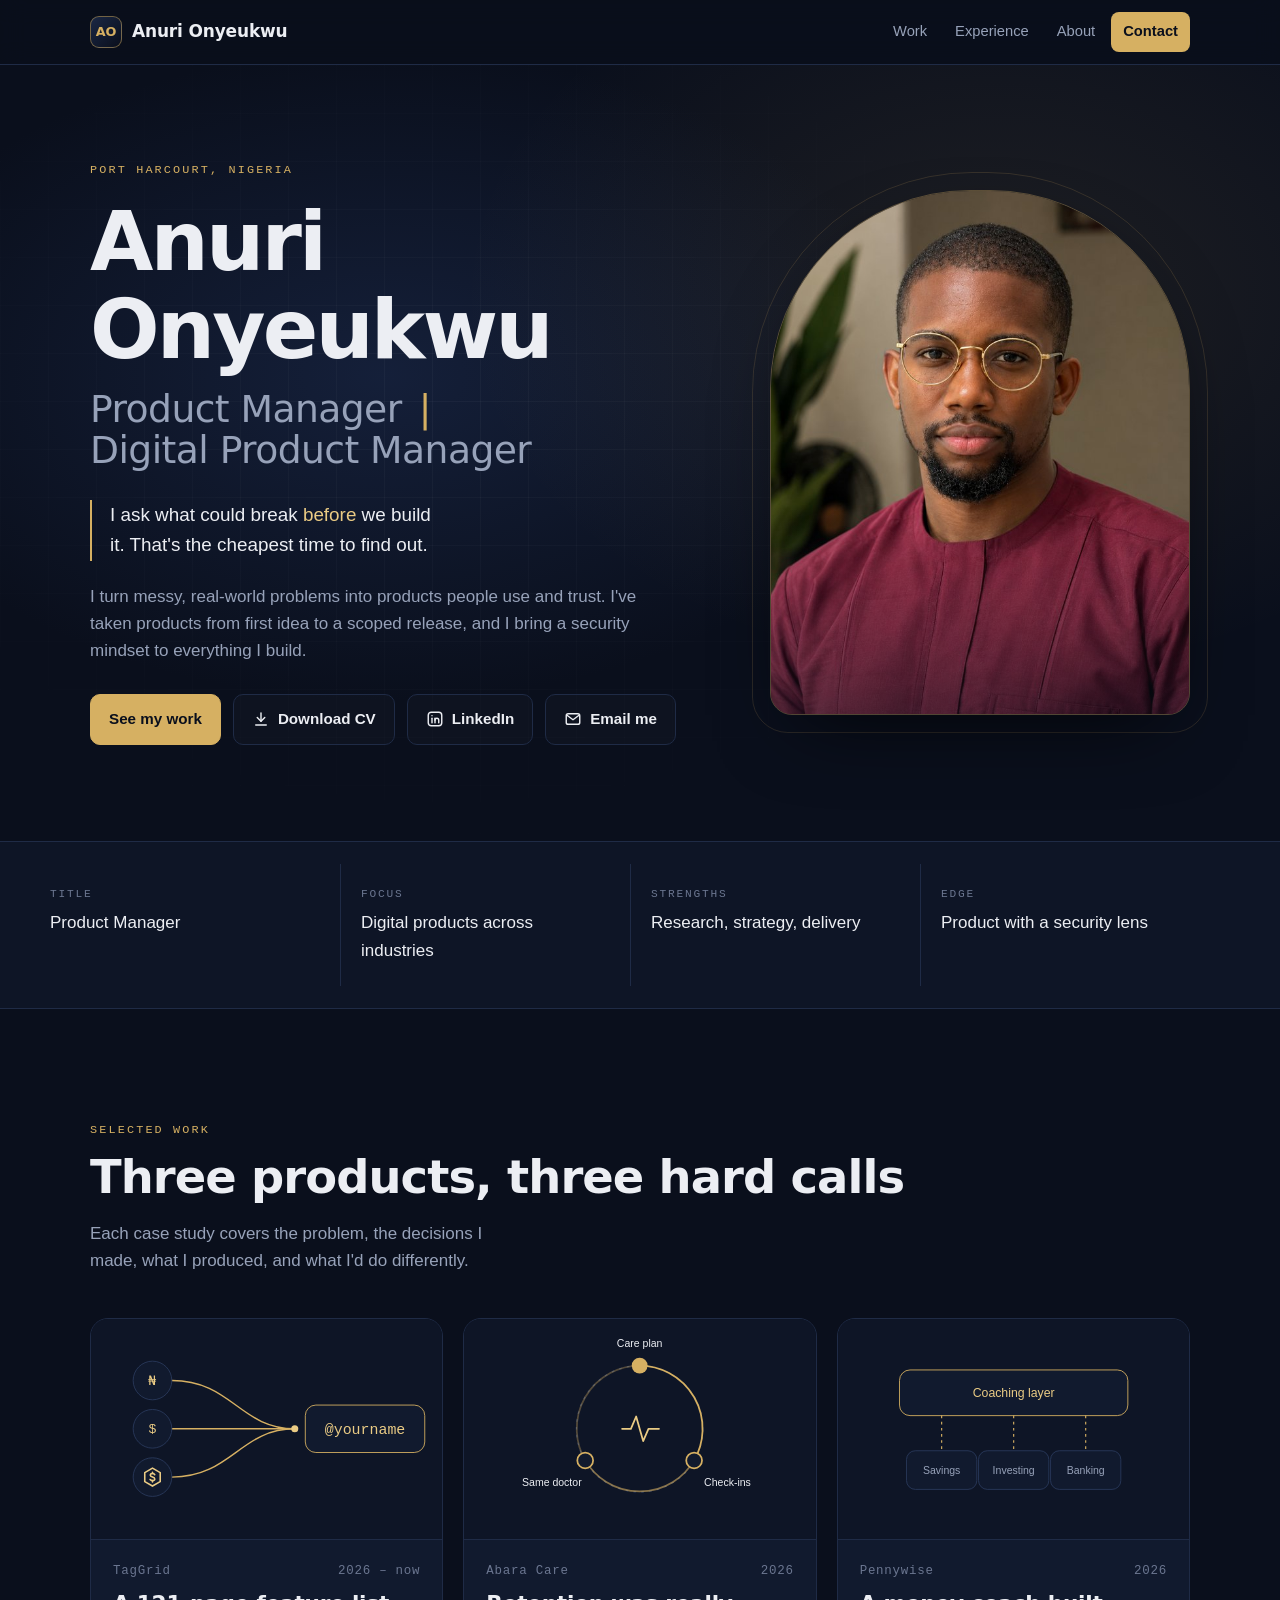
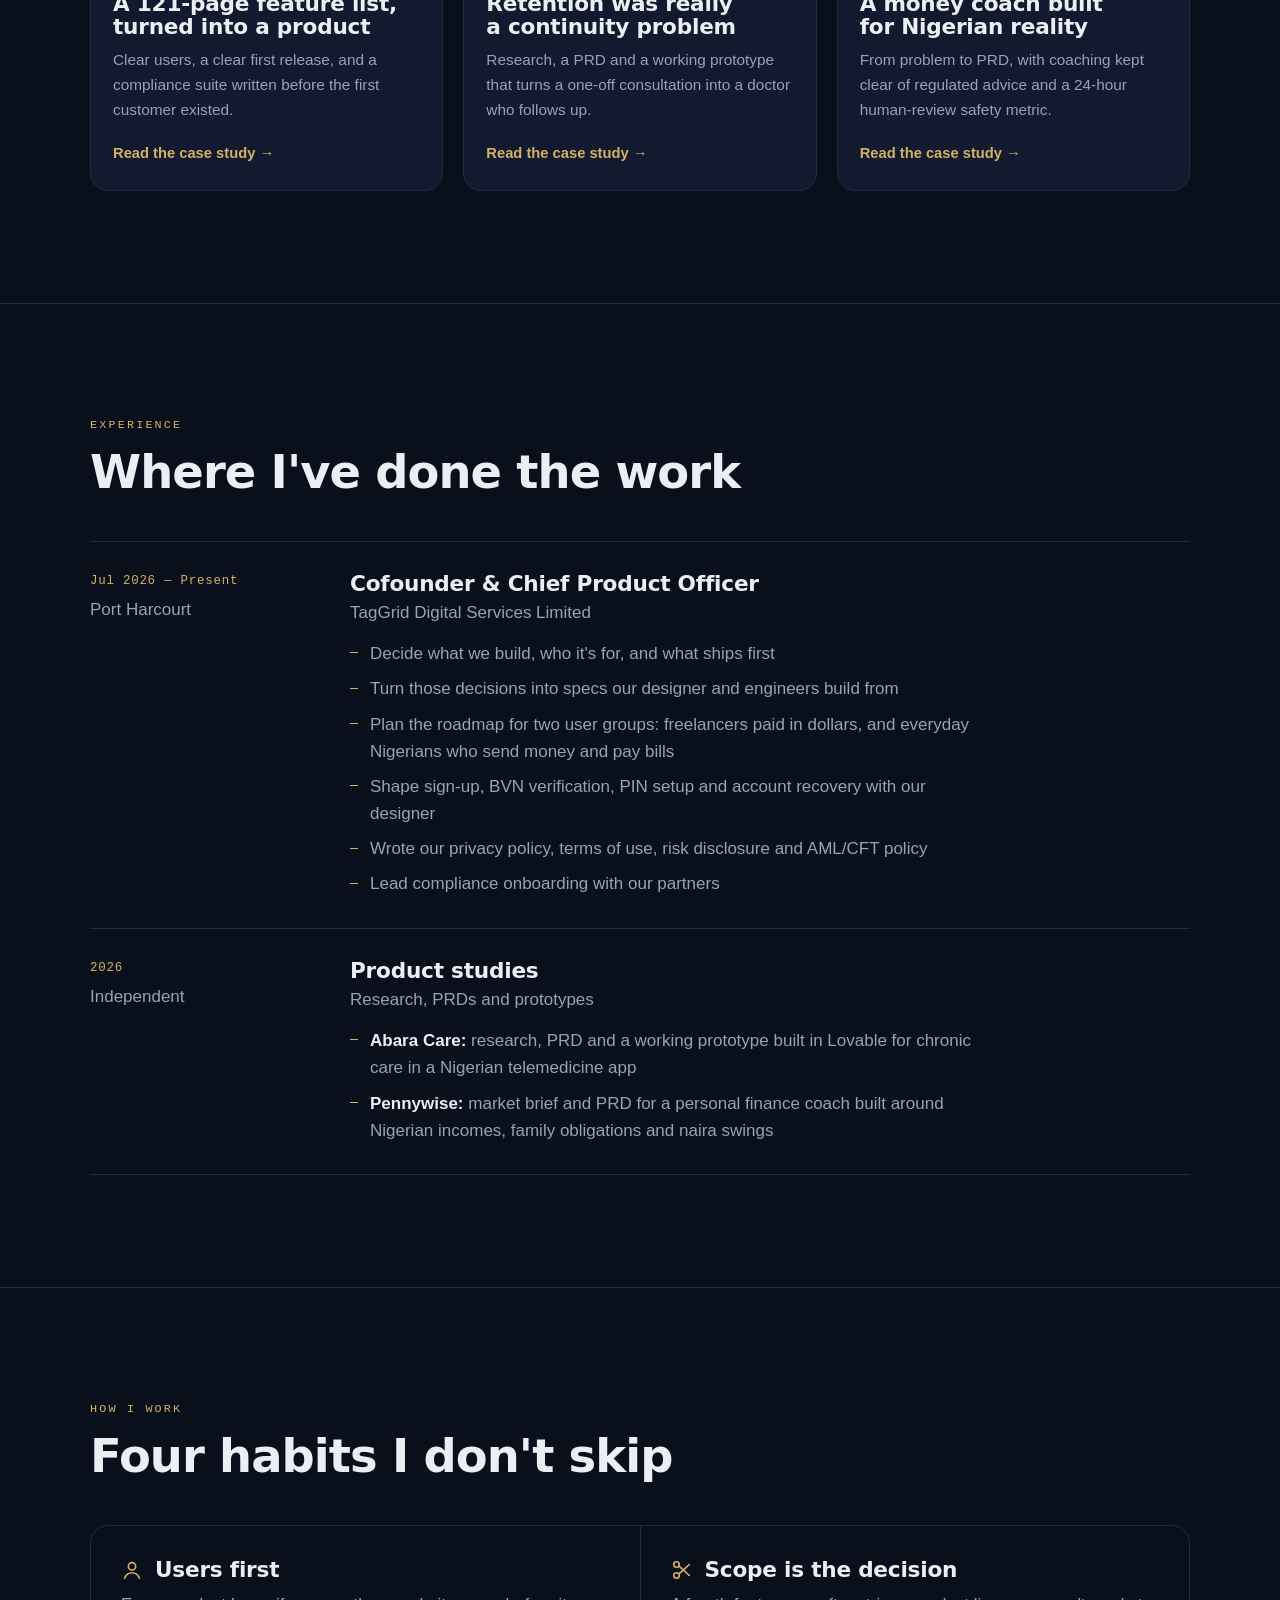
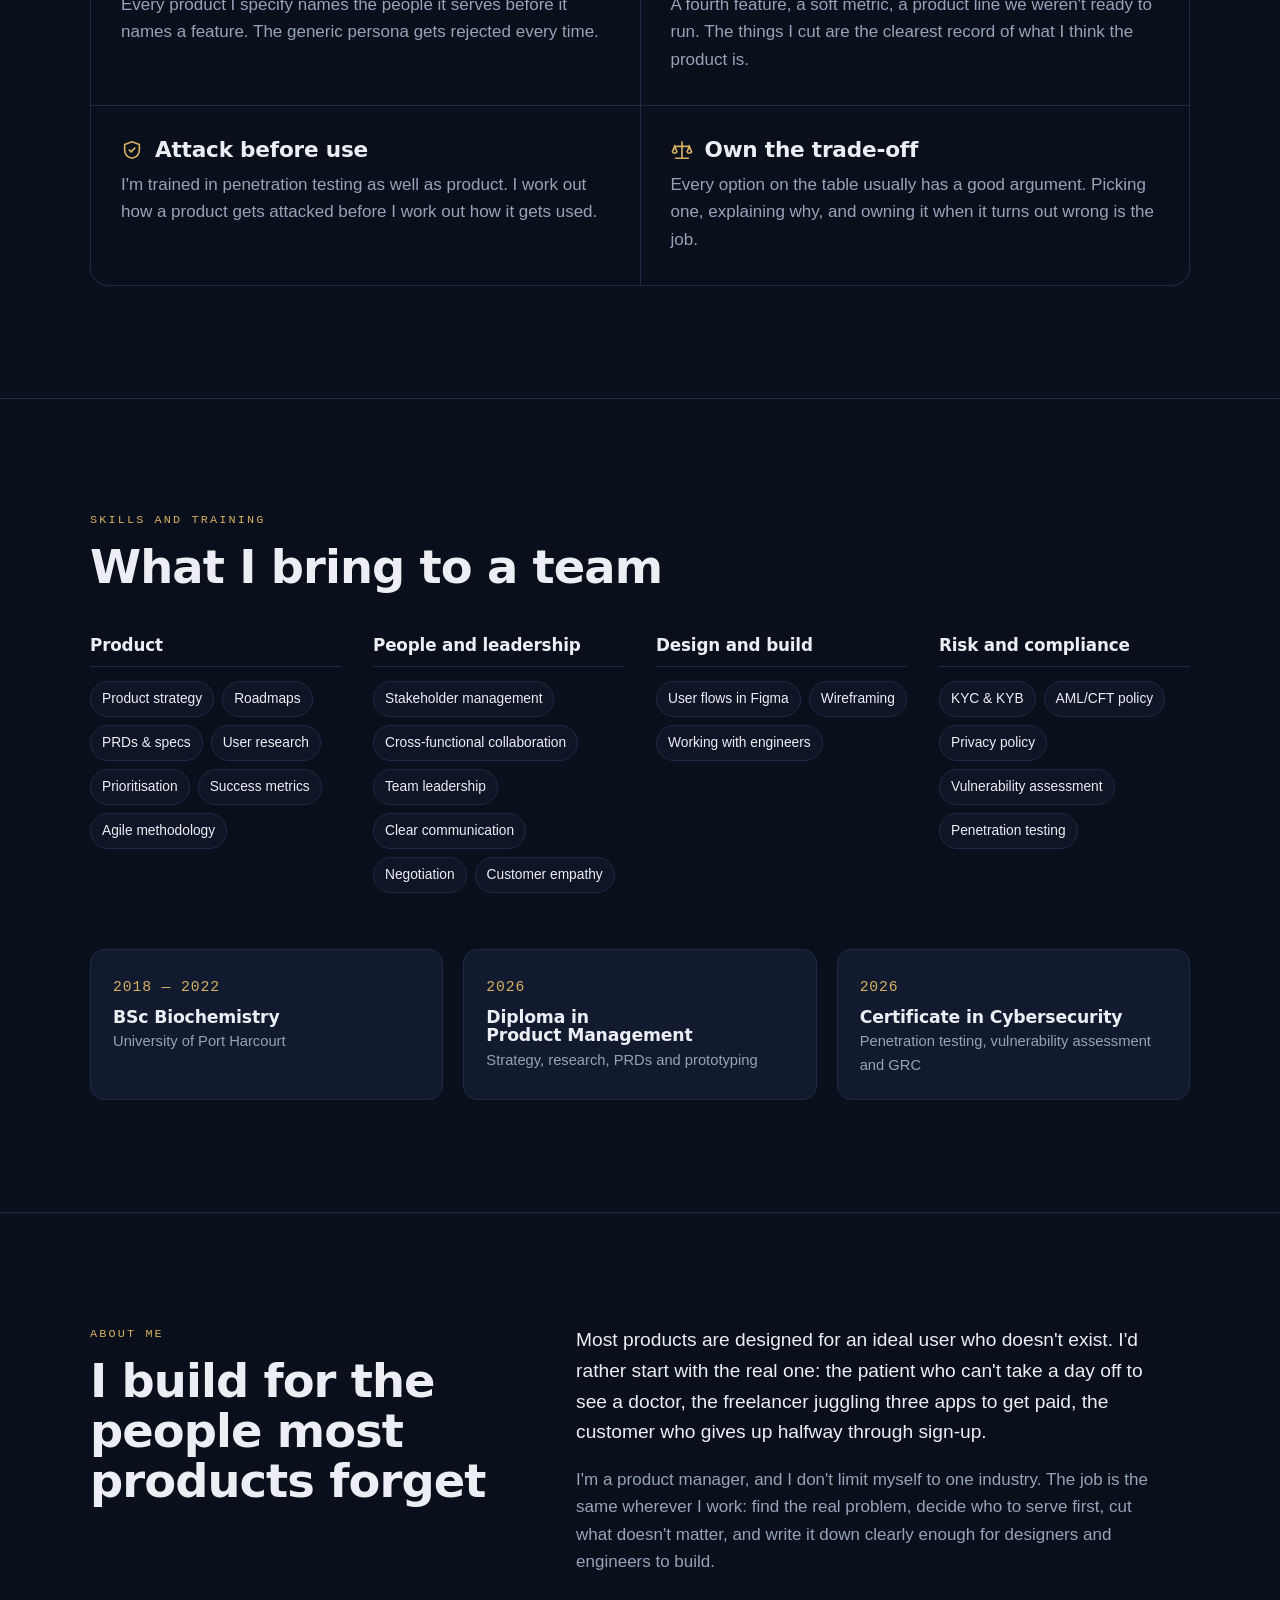
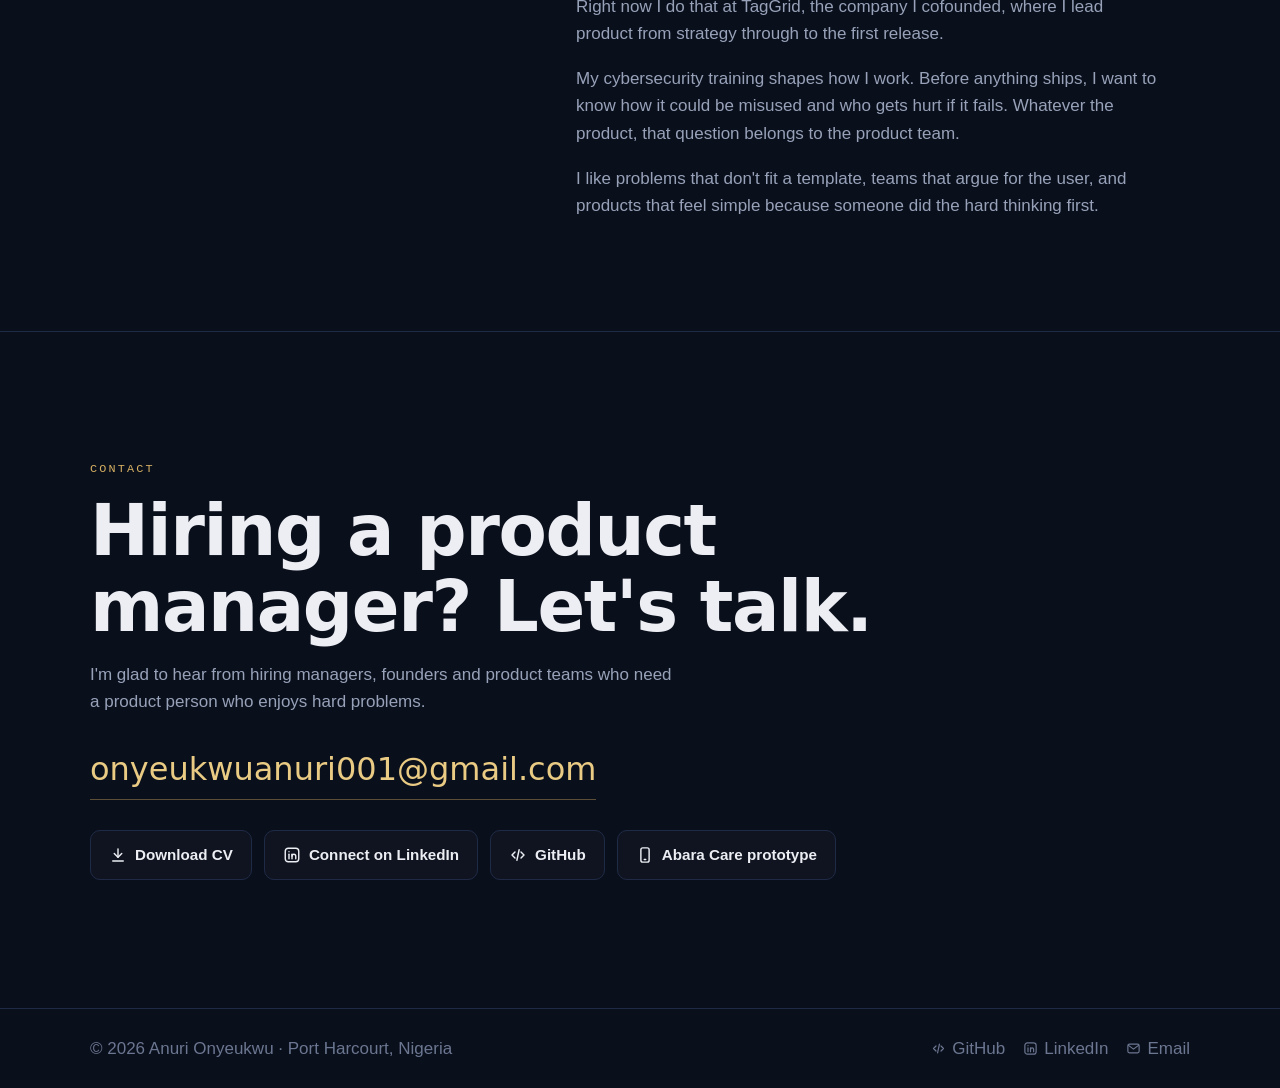
==== index.html @ d225d50c "Add files via upload Add icons, link preview, favicon, sitemap; update case studies" ====
<!doctype html>
<html lang="en">
<head>
  <meta charset="utf-8">
  <meta http-equiv="Content-Security-Policy" content="default-src 'self'; script-src 'self'; style-src 'self' 'unsafe-inline' https://fonts.googleapis.com; font-src https://fonts.gstatic.com; img-src 'self' data:; connect-src https://api.github.com; object-src 'none'; base-uri 'self'; form-action 'none'">
  <meta name="referrer" content="strict-origin-when-cross-origin">
  <meta name="viewport" content="width=device-width, initial-scale=1, viewport-fit=cover">
  <title>Anuri Onyeukwu | Product Manager</title>
  <meta name="description" content="Anuri Onyeukwu is a product manager in Port Harcourt, Nigeria, and cofounder and Chief Product Officer of TagGrid. Case studies, experience and contact details.">
  <meta property="og:title" content="Anuri Onyeukwu | Product Manager">
  <meta property="og:description" content="Product manager and cofounder of TagGrid. Case studies in identity, payments, personal finance and health.">
  <link rel="canonical" href="https://onyeukwu-a.github.io/">
  <meta property="og:type" content="website">
  <meta property="og:url" content="https://onyeukwu-a.github.io/">
  <meta property="og:site_name" content="Anuri Onyeukwu">
  <meta property="og:image" content="https://onyeukwu-a.github.io/og-image.png">
  <meta property="og:image:width" content="1200">
  <meta property="og:image:height" content="630">
  <meta property="og:image:alt" content="Anuri Onyeukwu, Product Manager">
  <meta name="twitter:card" content="summary_large_image">
  <meta name="twitter:title" content="Anuri Onyeukwu | Product Manager">
  <meta name="twitter:description" content="Product manager in Port Harcourt, Nigeria. Case studies, experience and contact details.">
  <meta name="twitter:image" content="https://onyeukwu-a.github.io/og-image.png">
  <meta name="theme-color" content="#0A0F1C">
  <link rel="icon" href="favicon.svg" type="image/svg+xml">
  <link rel="icon" href="favicon-32.png" type="image/png" sizes="32x32">
  <link rel="apple-touch-icon" href="apple-touch-icon.png">
  <script type="application/ld+json">
  {
    "@context": "https://schema.org",
    "@type": "Person",
    "name": "Anuri Onyeukwu",
    "jobTitle": "Product Manager",
    "url": "https://onyeukwu-a.github.io/",
    "image": "https://onyeukwu-a.github.io/assets/profile.jpg",
    "email": "mailto:onyeukwuanuri001@gmail.com",
    "address": {"@type": "PostalAddress", "addressLocality": "Port Harcourt", "addressCountry": "NG"},
    "worksFor": {"@type": "Organization", "name": "TagGrid"},
    "sameAs": ["https://www.linkedin.com/in/anuri-onyeukwu", "https://github.com/Onyeukwu-A"]
  }
  </script>
  <link rel="preconnect" href="https://fonts.googleapis.com">
  <link rel="preconnect" href="https://fonts.gstatic.com" crossorigin>
  <link rel="stylesheet" href="https://fonts.googleapis.com/css2?family=Bricolage+Grotesque:opsz,wght@12..96,500;12..96,600;12..96,700&family=Instrument+Sans:ital,wght@0,400;0,500;0,600;1,400&family=JetBrains+Mono:wght@400;500&display=swap">
  <link rel="stylesheet" href="style.css">
</head>
<body>
<nav class="nav" aria-label="Main">
  <div class="wrap">
    <a class="mark" href="#top"><i>AO</i>Anuri Onyeukwu</a>
    <ul>
      <li class="hide-sm"><a href="#work">Work</a></li>
      <li class="hide-sm"><a href="#experience">Experience</a></li>
      <li class="hide-sm"><a href="#about">About</a></li>
      <li><a class="cta" href="#contact">Contact</a></li>
    </ul>
  </div>
</nav>

<!-- ============ HOME ============ -->
<main data-view="home" id="top">
  <header class="hero">
    <div class="wrap">
      <div>
        <p class="eyebrow rise">Port Harcourt, Nigeria</p>
        <h1 class="rise d2">Anuri Onyeukwu<span class="role"><span class="nw">Product Manager</span> <i>|</i> <span class="nw">Digital Product Manager</span></span></h1>
        <p class="thesis rise d3">I ask what could break <em>before</em> we build it. That's the cheapest time to find out.</p>
        <p class="bio rise d3">I turn messy, real-world problems into products people use and trust. I've taken products from first idea to a scoped release, and I bring a security mindset to everything I build.</p>
        <div class="actions rise d4">
          <a class="btn primary" href="#work">See my work</a>
          <a class="btn ghost" href="assets/Anuri-Onyeukwu-CV.pdf" download="Anuri-Onyeukwu-CV.pdf"><svg class="ico" viewBox="0 0 24 24" aria-hidden="true" fill="none" stroke="currentColor" stroke-width="1.9" stroke-linecap="round" stroke-linejoin="round"><path d="M12 4v11"/><path d="m7 10 5 5 5-5"/><path d="M5 20h14"/></svg>Download CV</a>
          <a class="btn ghost" href="https://www.linkedin.com/in/anuri-onyeukwu" target="_blank" rel="noopener"><svg class="ico" viewBox="0 0 24 24" aria-hidden="true" fill="none" stroke="currentColor" stroke-width="1.9" stroke-linecap="round" stroke-linejoin="round"><rect x="3" y="3" width="18" height="18" rx="4"/><path d="M8 11v6"/><path d="M8 7.5v.01"/><path d="M12 17v-6"/><path d="M12 13.5a2.5 2.5 0 0 1 5 0V17"/></svg>LinkedIn</a>
          <a class="btn ghost" href="mailto:onyeukwuanuri001@gmail.com"><svg class="ico" viewBox="0 0 24 24" aria-hidden="true" fill="none" stroke="currentColor" stroke-width="1.9" stroke-linecap="round" stroke-linejoin="round"><rect x="3" y="5" width="18" height="14" rx="2.5"/><path d="m4 7 8 6 8-6"/></svg>Email me</a>
        </div>
      </div>
      <div class="portrait rise d2">
        <div class="ring"></div>
        <div class="frame"><img src="assets/profile.jpg" alt="Portrait of Anuri Onyeukwu in a burgundy kaftan and gold-rimmed glasses" width="760" height="950"></div>
      </div>
    </div>
  </header>

  <div class="facts">
    <div class="wrap">
      <dl>
        <div><dt>Title</dt><dd>Product Manager</dd></div>
        <div><dt>Focus</dt><dd>Digital products across industries</dd></div>
        <div><dt>Strengths</dt><dd>Research, strategy, delivery</dd></div>
        <div><dt>Edge</dt><dd>Product with a security lens</dd></div>
      </dl>
    </div>
  </div>

  <section class="block" id="work">
    <div class="wrap">
      <div class="head">
        <div><p class="eyebrow">Selected work</p><h2 style="margin-top:12px">Three products, three hard calls</h2></div>
        <p class="lede">Each case study covers the problem, the decisions I made, what I produced, and what I'd do differently.</p>
      </div>
      <div class="work">
        <a class="case" href="#/taggrid">
          <div class="art">
            <svg viewBox="0 0 400 250" role="img" aria-label="Naira, dollar and stablecoin rails joining at one Tag">
              <rect width="400" height="250" fill="#0E1526"/>
              <g fill="none" stroke="#D6B062" stroke-width="1.6" stroke-linecap="round">
                <path d="M92 70 C160 70 170 125 232 125"/><path d="M92 125 H232"/><path d="M92 180 C160 180 170 125 232 125"/>
              </g>
              <g font-family="JetBrains Mono, monospace" font-size="15" text-anchor="middle">
                <circle cx="70" cy="70" r="22" fill="#111a2e" stroke="#2a3a5c"/><text x="70" y="75" fill="#EACB84">₦</text>
                <circle cx="70" cy="125" r="22" fill="#111a2e" stroke="#2a3a5c"/><text x="70" y="130" fill="#EACB84">$</text>
                <circle cx="70" cy="180" r="22" fill="#111a2e" stroke="#2a3a5c"/><g transform="translate(58 168)" fill="none" stroke="#EACB84" stroke-width="1.8" stroke-linecap="round"><path d="M12 1.8 20.8 6.9v10.2L12 22.2 3.2 17.1V6.9Z"/><path d="M14.6 9.3c-.6-.8-1.5-1.3-2.6-1.3-1.4 0-2.5.8-2.5 1.9 0 2.6 5.1 1.5 5.1 4.2 0 1.1-1.1 1.9-2.6 1.9-1.1 0-2.1-.5-2.7-1.3"/><path d="M12 6.4V8M12 16v1.6"/></g>
              </g>
              <circle cx="232" cy="125" r="4" fill="#EACB84"/>
              <rect x="244" y="98" width="136" height="54" rx="12" fill="#111a2e" stroke="#D6B062"/>
              <text x="312" y="131" text-anchor="middle" font-family="JetBrains Mono, monospace" font-size="17" fill="#EACB84">@yourname</text>
            </svg>
          </div>
          <div class="txt">
            <div class="meta mono"><span>TagGrid</span><span>2026 – now</span></div>
            <h3>A 121-page feature list, turned into a product</h3>
            <p>Clear users, a clear first release, and a compliance suite written before the first customer existed.</p>
            <span class="go">Read the case study <span>→</span></span>
          </div>
        </a>
        <a class="case" href="#/abara">
          <div class="art">
            <svg viewBox="0 0 400 250" role="img" aria-label="A care loop: care plan, check-ins, same doctor">
              <rect width="400" height="250" fill="#0E1526"/>
              <circle cx="200" cy="125" r="72" fill="none" stroke="#2a3a5c" stroke-width="1.5" stroke-dasharray="3 6"/>
              <path d="M200 53 A72 72 0 0 1 262 161" fill="none" stroke="#D6B062" stroke-width="2" stroke-linecap="round"/>
              <path d="M262 161 A72 72 0 0 1 138 161" fill="none" stroke="#D6B062" stroke-width="2" stroke-linecap="round" opacity=".6"/>
              <path d="M138 161 A72 72 0 0 1 200 53" fill="none" stroke="#D6B062" stroke-width="2" stroke-linecap="round" opacity=".35"/>
              <g font-family="Instrument Sans, Arial, sans-serif" font-size="12" fill="#ECEEF3" text-anchor="middle">
                <circle cx="200" cy="53" r="9" fill="#D6B062"/><text x="200" y="32">Care plan</text>
                <circle cx="262" cy="161" r="9" fill="#111a2e" stroke="#D6B062" stroke-width="2"/><text x="300" y="190">Check-ins</text>
                <circle cx="138" cy="161" r="9" fill="#111a2e" stroke="#D6B062" stroke-width="2"/><text x="100" y="190">Same doctor</text>
              </g>
              <path d="M180 125 h10 l6-14 l8 28 l6-14 h12" fill="none" stroke="#EACB84" stroke-width="2" stroke-linejoin="round" stroke-linecap="round"/>
            </svg>
          </div>
          <div class="txt">
            <div class="meta mono"><span>Abara Care</span><span>2026</span></div>
            <h3>Retention was really a continuity problem</h3>
            <p>Research, a PRD and a working prototype that turns a one-off consultation into a doctor who follows up.</p>
            <span class="go">Read the case study <span>→</span></span>
          </div>
        </a>
        <a class="case" href="#/pennywise">
          <div class="art">
            <svg viewBox="0 0 400 250" role="img" aria-label="A coaching layer sitting above three savings and banking apps">
              <rect width="400" height="250" fill="#0E1526"/>
              <rect x="70" y="58" width="260" height="52" rx="12" fill="#111a2e" stroke="#D6B062"/>
              <text x="200" y="89" text-anchor="middle" font-family="Instrument Sans, Arial, sans-serif" font-size="14" fill="#EACB84">Coaching layer</text>
              <g stroke="#D6B062" stroke-width="1.3" stroke-dasharray="3 4"><path d="M118 110 V150"/><path d="M200 110 V150"/><path d="M282 110 V150"/></g>
              <g font-family="Instrument Sans, Arial, sans-serif" font-size="12" fill="#97A2B9" text-anchor="middle">
                <rect x="78" y="150" width="80" height="44" rx="10" fill="#111a2e" stroke="#2a3a5c"/><text x="118" y="177">Savings</text>
                <rect x="160" y="150" width="80" height="44" rx="10" fill="#111a2e" stroke="#2a3a5c"/><text x="200" y="177">Investing</text>
                <rect x="242" y="150" width="80" height="44" rx="10" fill="#111a2e" stroke="#2a3a5c"/><text x="282" y="177">Banking</text>
              </g>
            </svg>
          </div>
          <div class="txt">
            <div class="meta mono"><span>Pennywise</span><span>2026</span></div>
            <h3>A money coach built for Nigerian reality</h3>
            <p>From problem to PRD, with coaching kept clear of regulated advice and a 24-hour human-review safety metric.</p>
            <span class="go">Read the case study <span>→</span></span>
          </div>
        </a>
      </div>
    </div>
  </section>

  <section class="block" id="experience">
    <div class="wrap">
      <div class="head">
        <div><p class="eyebrow">Experience</p><h2 style="margin-top:12px">Where I've done the work</h2></div>
      </div>
      <div class="roles">
        <div class="roleitem">
          <div><p class="mono when">Jul 2026 — Present</p><p class="org">Port Harcourt</p></div>
          <div>
            <h3>Cofounder &amp; Chief Product Officer</h3>
            <p class="org">TagGrid Digital Services Limited</p>
            <ul>
              <li>Decide what we build, who it's for, and what ships first</li>
              <li>Turn those decisions into specs our designer and engineers build from</li>
              <li>Plan the roadmap for two user groups: freelancers paid in dollars, and everyday Nigerians who send money and pay bills</li>
              <li>Shape sign-up, BVN verification, PIN setup and account recovery with our designer</li>
              <li>Wrote our privacy policy, terms of use, risk disclosure and AML/CFT policy</li>
              <li>Lead compliance onboarding with our partners</li>
            </ul>
          </div>
        </div>
        <div class="roleitem">
          <div><p class="mono when">2026</p><p class="org">Independent</p></div>
          <div>
            <h3>Product studies</h3>
            <p class="org">Research, PRDs and prototypes</p>
            <ul>
              <li><b>Abara Care:</b> research, PRD and a working prototype built in Lovable for chronic care in a Nigerian telemedicine app</li>
              <li><b>Pennywise:</b> market brief and PRD for a personal finance coach built around Nigerian incomes, family obligations and naira swings</li>
            </ul>
          </div>
        </div>
      </div>
    </div>
  </section>

  <section class="block" id="principles">
    <div class="wrap">
      <div class="head">
        <div><p class="eyebrow">How I work</p><h2 style="margin-top:12px">Four habits I don't skip</h2></div>
      </div>
      <div class="principles">
        <article>
          <h3><svg viewBox="0 0 24 24" fill="none" stroke="currentColor" stroke-width="1.8" stroke-linecap="round"><circle cx="12" cy="8" r="4"/><path d="M4 21c1.5-4 4.5-6 8-6s6.5 2 8 6"/></svg>Users first</h3>
          <p>Every product I specify names the people it serves before it names a feature. The generic persona gets rejected every time.</p>
        </article>
        <article>
          <h3><svg viewBox="0 0 24 24" fill="none" stroke="currentColor" stroke-width="1.8" stroke-linecap="round"><circle cx="6" cy="6" r="3"/><circle cx="6" cy="18" r="3"/><path d="M8.5 7.5 20 18M8.5 16.5 20 6"/></svg>Scope is the decision</h3>
          <p>A fourth feature, a soft metric, a product line we weren't ready to run. The things I cut are the clearest record of what I think the product is.</p>
        </article>
        <article>
          <h3><svg viewBox="0 0 24 24" fill="none" stroke="currentColor" stroke-width="1.8" stroke-linejoin="round"><path d="M12 3 4 6v6c0 5 3.5 8 8 9 4.5-1 8-4 8-9V6z"/><path d="m9 12 2 2 4-4" stroke-linecap="round"/></svg>Attack before use</h3>
          <p>I'm trained in penetration testing as well as product. I work out how a product gets attacked before I work out how it gets used.</p>
        </article>
        <article>
          <h3><svg viewBox="0 0 24 24" fill="none" stroke="currentColor" stroke-width="1.8" stroke-linecap="round"><path d="M12 3v18M5 21h14M4 8h16"/><path d="M4 8l-2.5 6a3 3 0 0 0 5 0zM20 8l-2.5 6a3 3 0 0 0 5 0z"/></svg>Own the trade-off</h3>
          <p>Every option on the table usually has a good argument. Picking one, explaining why, and owning it when it turns out wrong is the job.</p>
        </article>
      </div>
    </div>
  </section>

  <section class="block" id="skills">
    <div class="wrap">
      <div class="head">
        <div><p class="eyebrow">Skills and training</p><h2 style="margin-top:12px">What I bring to a team</h2></div>
      </div>
      <div class="skills">
        <div><h3>Product</h3><div class="chips"><span class="chip">Product strategy</span><span class="chip">Roadmaps</span><span class="chip">PRDs &amp; specs</span><span class="chip">User research</span><span class="chip">Prioritisation</span><span class="chip">Success metrics</span><span class="chip">Agile methodology</span></div></div>
        <div><h3>People and leadership</h3><div class="chips"><span class="chip">Stakeholder management</span><span class="chip">Cross-functional collaboration</span><span class="chip">Team leadership</span><span class="chip">Clear communication</span><span class="chip">Negotiation</span><span class="chip">Customer empathy</span></div></div>
        <div><h3>Design and build</h3><div class="chips"><span class="chip">User flows in Figma</span><span class="chip">Wireframing</span><span class="chip">Working with engineers</span></div></div>
        <div><h3>Risk and compliance</h3><div class="chips"><span class="chip">KYC &amp; KYB</span><span class="chip">AML/CFT policy</span><span class="chip">Privacy policy</span><span class="chip">Vulnerability assessment</span><span class="chip">Penetration testing</span></div></div>
      </div>
      <div class="creds">
        <div class="cred"><p class="mono">2018 — 2022</p><h3>BSc Biochemistry</h3><p>University of Port Harcourt</p></div>
        <div class="cred"><p class="mono">2026</p><h3>Diploma in Product Management</h3><p>Strategy, research, PRDs and prototyping</p></div>
        <div class="cred"><p class="mono">2026</p><h3>Certificate in Cybersecurity</h3><p>Penetration testing, vulnerability assessment and GRC</p></div>
      </div>
    </div>
  </section>

  <section class="block" id="about">
    <div class="wrap about">
      <div><p class="eyebrow">About me</p><h2 style="margin-top:12px">I build for the people most products forget</h2></div>
      <div class="copy">
        <p>Most products are designed for an ideal user who doesn't exist. I'd rather start with the real one: the patient who can't take a day off to see a doctor, the freelancer juggling three apps to get paid, the customer who gives up halfway through sign-up.</p>
        <p>I'm a product manager, and I don't limit myself to one industry. The job is the same wherever I work: find the real problem, decide who to serve first, cut what doesn't matter, and write it down clearly enough for designers and engineers to build.</p>
        <p>Right now I do that at TagGrid, the company I cofounded, where I lead product from strategy through to the first release.</p>
        <p>My cybersecurity training shapes how I work. Before anything ships, I want to know how it could be misused and who gets hurt if it fails. Whatever the product, that question belongs to the product team.</p>
        <p>I like problems that don't fit a template, teams that argue for the user, and products that feel simple because someone did the hard thinking first.</p>
      </div>
    </div>
  </section>

  <!-- GitHub section: hidden for now. Delete the word "hidden" below to show it again. -->
  <section class="block" id="github" hidden>
    <div class="wrap github">
      <div>
        <p class="eyebrow">GitHub</p>
        <h2 style="margin-top:12px">Documents, prototypes and experiments</h2>
        <p class="lede" style="margin-top:14px">Product specs, research and case study documents from my work.</p>
        <div class="actions">
          <a class="btn primary js-github-link" href="https://github.com/Onyeukwu-A" target="_blank" rel="noopener"><svg class="ico" viewBox="0 0 24 24" aria-hidden="true" fill="none" stroke="currentColor" stroke-width="1.9" stroke-linecap="round" stroke-linejoin="round"><path d="m8 8-4 4 4 4"/><path d="m16 8 4 4-4 4"/><path d="m13.5 5-3 14"/></svg>View my GitHub</a>
        </div>
        <p class="mono" style="margin-top:14px;color:var(--faint)">@<span class="js-github-user">Onyeukwu-A</span></p>
      </div>
      <div class="gh-live" id="gh-live" hidden>
        <div class="gh-stats" id="gh-stats"></div>
        <ul class="gh-repos" id="gh-repos"></ul>
      </div>
    </div>
  </section>

  <section class="contact" id="contact">
    <div class="wrap">
      <p class="eyebrow">Contact</p>
      <h2 style="margin-top:14px">Hiring a product manager? Let's talk.</h2>
      <p class="lede" style="margin-top:16px">I'm glad to hear from hiring managers, founders and product teams who need a product person who enjoys hard problems.</p>
      <a class="mail" href="mailto:onyeukwuanuri001@gmail.com">onyeukwuanuri001@gmail.com</a>
      <div class="actions"><a class="btn ghost" href="assets/Anuri-Onyeukwu-CV.pdf" download="Anuri-Onyeukwu-CV.pdf"><svg class="ico" viewBox="0 0 24 24" aria-hidden="true" fill="none" stroke="currentColor" stroke-width="1.9" stroke-linecap="round" stroke-linejoin="round"><path d="M12 4v11"/><path d="m7 10 5 5 5-5"/><path d="M5 20h14"/></svg>Download CV</a><a class="btn ghost" href="https://www.linkedin.com/in/anuri-onyeukwu" target="_blank" rel="noopener"><svg class="ico" viewBox="0 0 24 24" aria-hidden="true" fill="none" stroke="currentColor" stroke-width="1.9" stroke-linecap="round" stroke-linejoin="round"><rect x="3" y="3" width="18" height="18" rx="4"/><path d="M8 11v6"/><path d="M8 7.5v.01"/><path d="M12 17v-6"/><path d="M12 13.5a2.5 2.5 0 0 1 5 0V17"/></svg>Connect on LinkedIn</a><a class="btn ghost js-github-link" href="https://github.com/Onyeukwu-A" target="_blank" rel="noopener"><svg class="ico" viewBox="0 0 24 24" aria-hidden="true" fill="none" stroke="currentColor" stroke-width="1.9" stroke-linecap="round" stroke-linejoin="round"><path d="m8 8-4 4 4 4"/><path d="m16 8 4 4-4 4"/><path d="m13.5 5-3 14"/></svg>GitHub</a><a class="btn ghost" href="https://abara-health-flow.lovable.app" target="_blank" rel="noopener"><svg class="ico" viewBox="0 0 24 24" aria-hidden="true" fill="none" stroke="currentColor" stroke-width="1.9" stroke-linecap="round" stroke-linejoin="round"><rect x="6.5" y="2.5" width="11" height="19" rx="2.5"/><path d="M11 18h2"/></svg>Abara Care prototype</a></div>
    </div>
  </section>
</main>

<!-- ============ TAGGRID ============ -->
<main data-view="taggrid" hidden>
  <header class="cs-hero">
    <div class="wrap">
      <a class="back" href="#work">← All work</a>
      <h1>TagGrid</h1>
      <p class="lede">A digital identity platform for Nigeria. Claim @yourname, and people can find you, verify you and pay you with it, in naira, dollars or crypto.</p>
      <dl class="cs-meta">
        <div><dt>Role</dt><dd>Cofounder &amp; CPO</dd></div>
        <div><dt>Timeframe</dt><dd>2026 – present</dd></div>
        <div><dt>Status</dt><dd>Pre-launch</dd></div>
        <div><dt>I owned</dt><dd>Strategy, scope, compliance, partners</dd></div>
      </dl>
      <div class="cs-art">
        <svg viewBox="0 0 1200 380" role="img" aria-label="Naira, dollars and stablecoins all reach one @Tag">
          <rect width="1200" height="380" fill="#0E1526"/>
          <text x="56" y="56" fill="#D6B062" font-family="JetBrains Mono, monospace" font-size="14" letter-spacing="4">THREE RAILS, ONE ADDRESS</text>
          <g font-family="Instrument Sans, Arial, sans-serif">
            <rect x="56" y="88" width="320" height="66" rx="14" fill="#111a2e" stroke="#1f2b46"/><text x="92" y="128" fill="#EACB84" font-family="JetBrains Mono, monospace" font-size="20">₦</text><text x="124" y="118" fill="#ECEEF3" font-size="19" font-weight="600">Naira</text><text x="124" y="140" fill="#97A2B9" font-size="13">Bank transfer from home</text>
            <rect x="56" y="170" width="320" height="66" rx="14" fill="#111a2e" stroke="#1f2b46"/><text x="92" y="210" fill="#EACB84" font-family="JetBrains Mono, monospace" font-size="20">$</text><text x="124" y="200" fill="#ECEEF3" font-size="19" font-weight="600">Dollars</text><text x="124" y="222" fill="#97A2B9" font-size="13">Payment from a client abroad</text>
            <rect x="56" y="252" width="320" height="66" rx="14" fill="#111a2e" stroke="#1f2b46"/><g transform="translate(85 273)" fill="none" stroke="#EACB84" stroke-width="1.8" stroke-linecap="round"><path d="M12 1.8 20.8 6.9v10.2L12 22.2 3.2 17.1V6.9Z"/><path d="M14.6 9.3c-.6-.8-1.5-1.3-2.6-1.3-1.4 0-2.5.8-2.5 1.9 0 2.6 5.1 1.5 5.1 4.2 0 1.1-1.1 1.9-2.6 1.9-1.1 0-2.1-.5-2.7-1.3"/><path d="M12 6.4V8M12 16v1.6"/></g><text x="124" y="282" fill="#ECEEF3" font-size="19" font-weight="600">Stablecoins</text><text x="124" y="304" fill="#97A2B9" font-size="13">When it clears faster than a wire</text>
          </g>
          <g fill="none" stroke="#D6B062" stroke-width="2.2" stroke-linecap="round"><path d="M378 121 C 510 121, 540 203, 680 203"/><path d="M378 203 H 680"/><path d="M378 285 C 510 285, 540 203, 680 203"/></g>
          <circle cx="680" cy="203" r="5" fill="#EACB84"/>
          <rect x="694" y="124" width="450" height="158" rx="22" fill="#111a2e" stroke="#D6B062" stroke-width="1.6"/>
          <text x="732" y="196" fill="#EACB84" font-family="JetBrains Mono, monospace" font-size="42">@yourname</text>
          <text x="732" y="236" fill="#ECEEF3" font-family="Instrument Sans, Arial, sans-serif" font-size="18">One name. Any rail.</text>
          <text x="732" y="262" fill="#97A2B9" font-family="Instrument Sans, Arial, sans-serif" font-size="14">Find, verify and pay, with one handle.</text>
        </svg>
      </div>
    </div>
  </header>
  <div class="wrap cs-body">
    <aside class="cs-side">
      <div class="decisions">
        <p class="eyebrow">Decisions that mattered</p>
        <ul>
          <li>Identity is the product; payments are the way in.</li>
          <li>Lead with one user, launch for two: freelancers paid in dollars, and everyday Nigerians.</li>
          <li>Ship all three wallets together, or the address claim isn't real.</li>
          <li>Build on licensed partners, and design so any of them can be swapped.</li>
          <li>Write the compliance suite before the first user exists.</li>
        </ul>
      </div>
    </aside>
    <article class="prose">
      <h2>Context</h2>
      <p>TagGrid started as a 121-page document: every feature the product could ever have. Wallets, cards, bills, savings, investments, crypto, a merchant layer, an identity layer. All of it was reasonable. None of it was a product yet.</p>
      <p>I came in as the product cofounder with one job: turn that into something we could build, launch and defend.</p>
      <h2>The problem</h2>
      <p>Nigeria has more wallet apps than anyone can name, and they compete on the same thing: moving naira between banks slightly faster or slightly cheaper than the next one. Entering that fight with less money than the incumbents was not a strategy.</p>
      <p>But underneath the feature list was an idea nobody in the market owned. Nigerian money has no address. You receive money by reading a ten-digit account number aloud on WhatsApp. If you earn from abroad, you juggle a bank app, a dollar account and a crypto exchange, and move money between them by hand.</p>
      <blockquote>Account numbers move money. <b>Addresses build networks.</b></blockquote>
      <h2>What I decided</h2>
      <p><strong>Identity is the product.</strong> I sorted every feature into three layers and deferred anything that didn't make the Tag more useful to know.</p>
      <div class="layers">
        <div class="layer"><b>Intelligence</b><span>Verified income history, insight, merchant identity. What becomes possible once the first two layers have run for a while.</span></div>
        <div class="layer"><b>Value exchange</b><span>Naira, dollar and crypto wallets, conversion, cards, bills, the ledger. The providers underneath are replaceable by design.</span></div>
        <div class="layer core"><b>Identity</b><span>The Tag, KYC and KYB, the directory that maps a name to an account. Never outsourced. This is the company.</span></div>
      </div>
      <p><strong>Lead with one user, launch for two.</strong> The first user we design around is the Nigerian freelancer or remote worker earning in dollars and living in naira. They feel the pain most sharply, and every foreign client who pays them sees the product work. Everyday Nigerians who send money and pay bills come in from launch too.</p>
      <p><strong>Ship the wallets together.</strong> The obvious lean move was one wallet first. I argued the opposite. If a Tag only receives naira, it's just another account number with a nickname. The claim only holds if the same address takes naira, dollars and crypto.</p>
      <p><strong>Build on partners, and design to switch.</strong> Custody, transfers and cards run through licensed financial institutions. I compared providers on their fees rather than their feature lists, and kept the Tag-to-account directory in our own database, so a provider can change without moving a single user.</p>
      <p><strong>Compliance before launch.</strong> I wrote the AML/CFT policy, privacy policy, terms of use and risk disclosure before a single user existed, and built KYC and KYB into onboarding. A payments product is an attack surface, and I'd rather specify fraud controls up front than retrofit them after the first incident.</p>
      <h2>What I produced</h2>
      <ul>
        <li>Product strategy and positioning</li>
        <li>Vision and roadmap with gated milestones and a KPI framework</li>
        <li>First-release scope</li>
        <li>Sign-up, KYC and account recovery flows in Figma</li>
        <li>Legal and compliance suite: AML/CFT, privacy, terms of use, risk disclosure, acceptable use</li>
        <li>Financial and accounting system specification</li>
        <li>Partner evaluation and due diligence framework</li>
      </ul>
      <h2>Where it stands</h2>
      <p>Pre-launch. The company is incorporated and the first release is scoped. The first metric that matters, how many users receive money to a Tag more than once, doesn't exist yet, and I haven't invented targets before we have a baseline.</p>
      <h2>What I'd do differently</h2>
      <p>I spent too long on breadth before forcing the first-user decision. The three-layer model was useful, but it was also a way of keeping every feature alive under a tidier heading. Choosing who to build for first is what moved the product, and I should have made that call sooner.</p>
      <div class="nextcase"><a class="back" href="#work">← All work</a><a href="#/abara"><span class="mono" style="color:var(--faint)">Next case study</span><br><span class="big">Abara Care →</span></a></div>
    </article>
  </div>
</main>

<!-- ============ ABARA ============ -->
<main data-view="abara" hidden>
  <header class="cs-hero">
    <div class="wrap">
      <a class="back" href="#work">← All work</a>
      <h1>Abara Care</h1>
      <p class="lede">The chronic-care feature of a Nigerian telemedicine app: research, a PRD and a working prototype, built to turn a one-off consultation into a doctor who follows up.</p>
      <dl class="cs-meta">
        <div><dt>Type</dt><dd>Product study + prototype</dd></div>
        <div><dt>Year</dt><dd>2026</dd></div>
        <div><dt>Output</dt><dd>Research, PRD, prototype, build log</dd></div>
        <div><dt>Prototype</dt><dd><a href="https://abara-health-flow.lovable.app" target="_blank" rel="noopener">Try it ↗</a></dd></div>
      </dl>
    </div>
  </header>
  <div class="wrap cs-body">
    <aside class="cs-side">
      <div class="decisions">
        <p class="eyebrow">Decisions that mattered</p>
        <ul>
          <li>Re-diagnose it: retention was a continuity problem.</li>
          <li>Build for Mama Chidinma, 52, a market trader in Enugu with high blood pressure.</li>
          <li>Three features as one loop, and cut the fourth.</li>
          <li>Smart features support the relationship; a licensed doctor makes every clinical decision.</li>
          <li>Measure whether people come back, with a guardrail against spammy nudges.</li>
        </ul>
      </div>
    </aside>
    <article class="prose">
      <h2>Context</h2>
      <p>The brief described Abara, a Nigerian telemedicine app whose founder wanted it to feel like "a family doctor, not an emergency room," and whose 30-day retention sat at 14 percent. I researched the problem, wrote the PRD and built a working prototype.</p>
      <h2>The problem</h2>
      <p>Fourteen percent sounds like a broken product. It isn't. Health apps lose around seventy percent of their users within the first weeks, and general health apps keep about six percent at day thirty. Abara was above the benchmark, and people were leaving because the app stopped feeling relevant, not because of bugs.</p>
      <p>The Nigerian layer sharpened it. Out-of-pocket payments make up 70 to 77 percent of health spending, so people pay per crisis and seek care per crisis. And around 30 percent of Nigerian adults have hypertension. Fewer than 40 percent know it, and fewer than 20 percent have it under control.</p>
      <blockquote>Abara's retention problem was <b>a continuity problem.</b></blockquote>
      <h2>What I decided</h2>
      <p><strong>Fix continuity.</strong> Every competitor optimises the single consultation. Nobody owns what happens after. Abara already had verified doctors, a patient-owned record and a family plan, and was using them one visit at a time.</p>
      <p><strong>Build for Mama Chidinma.</strong> The obvious persona was a 35-year-old urban professional. The research pointed elsewhere: a 52-year-old who sells provisions at Ogbete Main Market in Enugu, pays cash, and can't close her stall for half a day to queue at a hospital. She doesn't need another way to reach a doctor in an emergency. She needs a doctor who keeps an eye on her between them.</p>
      <div class="layers">
        <div class="layer core"><b>My care plan</b><span>The reason to return: what to track, how often, the target, the medication.</span></div>
        <div class="layer"><b>Check-ins and nudges</b><span>Paced reminders that escalate to her doctor when readings drift.</span></div>
        <div class="layer"><b>Same doctor</b><span>She never starts from zero. Every conversation opens with her history summarised.</span></div>
      </div>
      <p><strong>Three features, one loop.</strong> A fourth, a health-tips feed, was on the table. I cut it. Content doesn't fix a relevance problem.</p>
      <p><strong>A licensed doctor decides.</strong> The app's smart features only summarise readings, time the nudges, flag values outside the doctor's range and draft a summary. A licensed Nigerian doctor makes every clinical decision, and every screen says so.</p>
      <p><strong>Measure whether people come back.</strong> I replaced daily active users with 30-day retention (14 to 30-plus percent in two quarters), care-plan return rate and repeat-doctor rate, plus a guardrail: nudge mute rate under 10 percent.</p>
      <h2>Building it</h2>
      <p>I built the prototype in Lovable. It only became reliable once I specified the behaviour and data exactly: six seeded readings from 156/96 down to 132/82, the thresholds for each status colour, and one shared data set so logging a reading updates every screen at once. The patient is fictional, and nothing is stored or sent.</p>
      <h2>What I'd do differently</h2>
      <p>I added the privacy constraints after the first build instead of writing them in from the start. On a health product, safety belongs in the first spec. And the weakest point in the loop is manual entry. A cheap cuff that syncs a reading in one tap is the first thing I'd build next.</p>
      <div class="nextcase"><a class="back" href="#/taggrid">← TagGrid</a><a href="#/pennywise"><span class="mono" style="color:var(--faint)">Next case study</span><br><span class="big">Pennywise →</span></a></div>
    </article>
  </div>
</main>

<!-- ============ PENNYWISE ============ -->
<main data-view="pennywise" hidden>
  <header class="cs-hero">
    <div class="wrap">
      <a class="back" href="#work">← All work</a>
      <h1>Pennywise</h1>
      <p class="lede">A personal finance coach for young Nigerian professionals, taken from problem to PRD.</p>
      <dl class="cs-meta">
        <div><dt>Type</dt><dd>Product study</dd></div>
        <div><dt>Year</dt><dd>2026</dd></div>
        <div><dt>Output</dt><dd>Market brief, PRD</dd></div>
        <div><dt>Market</dt><dd>Nigeria</dd></div>
      </dl>
    </div>
  </header>
  <div class="wrap cs-body">
    <aside class="cs-side">
      <div class="decisions">
        <p class="eyebrow">Decisions that mattered</p>
        <ul>
          <li>Rebuild the brief for Nigeria instead of localising a US one.</li>
          <li>Sit above the savings and banking apps rather than compete with them.</li>
          <li>Draw the line between coaching and regulated advice, and write it down.</li>
          <li>Scope the MVP to two things: where the money went, then one insight.</li>
          <li>Drop the soft metric and add a safety metric.</li>
        </ul>
      </div>
    </aside>
    <article class="prose">
      <h2>Context</h2>
      <p>A product study in two parts: a market brief, then a PRD built on top of it. I picked personal finance because it's where a Western template fails a Nigerian user most completely.</p>
      <h2>The problem</h2>
      <p>Nigeria's inflation hit 34.8 percent at the end of 2024, and the naira lost more than half its value in two years. According to EFInA, 84 percent of Nigerian adults ran out of money in the previous twelve months.</p>
      <p>The apps young Nigerians already use, PiggyVest, Cowrywise, Kuda, are good at holding money. None of them coach. None of them ask why you keep hitting zero on the 22nd.</p>
      <blockquote>Nothing had looked at her actual situation and told her <b>what to do, in order.</b></blockquote>
      <h2>What I decided</h2>
      <p><strong>Rebuild the brief for Nigeria.</strong> The first pass leaned on American statistics. Accurate, and useless. I rebuilt it from EFInA survey data, CBN inflation figures, and the apps Nigerians actually have on their phones.</p>
      <div class="layers">
        <div class="layer core"><b>Pennywise</b><span>The coaching layer. Reads across every account and tells you what to do next, in English or Pidgin, on WhatsApp if that's where you live.</span></div>
        <div class="layer"><b>PiggyVest</b><span>Holds savings</span></div>
        <div class="layer"><b>Cowrywise</b><span>Holds investments</span></div>
        <div class="layer"><b>Kuda</b><span>Holds the account</span></div>
      </div>
      <p><strong>Sit above, don't compete.</strong> Pennywise connects to the apps people already use and reads across them. It doesn't need to win a fight it can't win.</p>
      <p><strong>Coaching, not advice.</strong> SEC Nigeria regulates who can advise on securities. A coach that drifts into "buy this" is a licensing problem before it's a product problem, so the brief draws the line explicitly.</p>
      <p><strong>A persona built from real numbers.</strong> Amaka earns ₦195,000 a month at a Lagos agency, sends ₦20,000 to her mother in Enugu, pays ₦55,000 rent and ₦15,000 a month on a loan. Her problem isn't discipline. Every user story had to work for her.</p>
      <p><strong>Scope the MVP to two things.</strong> Show where the money went, with categories that reflect Nigerian life (rent, family transfers, loan repayments), then surface the one change that matters most this month. Irregular-income budgeting moved out of the MVP because it needs ninety days of data.</p>
      <p><strong>Drop the soft metric, add the safety one.</strong> Self-reported financial confidence was on the list. I replaced it with behaviour change tracked in real transactions, then added a safety metric: any conversation flagged for human review gets a response within 24 hours, every time.</p>
      <div class="nextcase"><a class="back" href="#/abara">← Abara Care</a><a href="#/taggrid"><span class="mono" style="color:var(--faint)">Next case study</span><br><span class="big">TagGrid →</span></a></div>
    </article>
  </div>
</main>

<footer>
  <div class="wrap"><span>© <span id="year">2026</span> Anuri Onyeukwu · Port Harcourt, Nigeria</span>
    <span class="footer-links"><a class="js-github-link" href="https://github.com/Onyeukwu-A" target="_blank" rel="noopener"><svg class="ico" viewBox="0 0 24 24" aria-hidden="true" fill="none" stroke="currentColor" stroke-width="1.9" stroke-linecap="round" stroke-linejoin="round"><path d="m8 8-4 4 4 4"/><path d="m16 8 4 4-4 4"/><path d="m13.5 5-3 14"/></svg>GitHub</a><a href="https://www.linkedin.com/in/anuri-onyeukwu" target="_blank" rel="noopener"><svg class="ico" viewBox="0 0 24 24" aria-hidden="true" fill="none" stroke="currentColor" stroke-width="1.9" stroke-linecap="round" stroke-linejoin="round"><rect x="3" y="3" width="18" height="18" rx="4"/><path d="M8 11v6"/><path d="M8 7.5v.01"/><path d="M12 17v-6"/><path d="M12 13.5a2.5 2.5 0 0 1 5 0V17"/></svg>LinkedIn</a><a href="mailto:onyeukwuanuri001@gmail.com"><svg class="ico" viewBox="0 0 24 24" aria-hidden="true" fill="none" stroke="currentColor" stroke-width="1.9" stroke-linecap="round" stroke-linejoin="round"><rect x="3" y="5" width="18" height="14" rx="2.5"/><path d="m4 7 8 6 8-6"/></svg>Email</a></span></div>
</footer>

<script src="script.js"></script>
</body>
</html>
---- style.css ----
/* Anuri Onyeukwu — portfolio styles. Colours are the variables in :root. */
:root{
  --ink:#0A0F1C; --ink-2:#0E1526; --panel:#111a2e; --panel-2:#16213a;
  --line:#1f2b46; --line-soft:rgba(214,176,98,.16);
  --text:#ECEEF3; --muted:#97A2B9; --faint:#6B7690;
  --gold:#D6B062; --gold-hi:#EACB84; --gold-lo:#A9832F; --wine:#8C2446;
  --display:"Bricolage Grotesque", "Avenir Next", "Segoe UI", system-ui, sans-serif;
  --body:"Instrument Sans", "Helvetica Neue", Arial, system-ui, sans-serif;
  --mono:"JetBrains Mono", ui-monospace, "SFMono-Regular", Menlo, Consolas, monospace;
  --wrap:1180px;
  color-scheme:dark;
}
*{box-sizing:border-box}
html{scroll-behavior:smooth}
body{margin:0;background:var(--ink);color:var(--text);font-family:var(--body);font-size:17px;line-height:1.6;-webkit-font-smoothing:antialiased}
img,svg{max-width:100%;display:block}
a{color:inherit}
:focus-visible{outline:2px solid var(--gold);outline-offset:3px;border-radius:4px}
.wrap{max-width:var(--wrap);margin:0 auto;padding-inline:clamp(18px,4vw,40px)}
.mono{font-family:var(--mono);font-size:.78rem;letter-spacing:.06em}
.eyebrow{font-family:var(--mono);font-size:.74rem;letter-spacing:.18em;text-transform:uppercase;color:var(--gold)}
h1,h2,h3{font-family:var(--display);font-weight:600;line-height:1.08;letter-spacing:-.02em;text-wrap:balance;margin:0}
h2{font-size:clamp(2rem,4vw,2.9rem)}
h3{font-size:1.35rem;letter-spacing:-.01em}
p{margin:0}
.lede{color:var(--muted);max-width:62ch}

/* nav */
.nav{position:sticky;top:env(safe-area-inset-top,0px);z-index:20;background:rgba(10,15,28,.82);backdrop-filter:blur(12px);-webkit-backdrop-filter:blur(12px);border-bottom:1px solid var(--line)}
.nav .wrap{display:flex;align-items:center;justify-content:space-between;gap:16px;height:64px}
.mark{display:flex;align-items:center;gap:10px;text-decoration:none;font-family:var(--display);font-weight:600;letter-spacing:-.01em}
.mark i{font-style:normal;display:grid;place-items:center;width:32px;height:32px;border-radius:9px;background:linear-gradient(135deg,#1a2744,#0a0f1c);border:1px solid rgba(214,176,98,.5);color:var(--gold);font-size:.8rem;font-weight:700}
.nav ul{display:flex;gap:4px;list-style:none;margin:0;padding:0}
.nav ul a{display:block;padding:8px 12px;border-radius:8px;text-decoration:none;color:var(--muted);font-size:.92rem}
.nav ul a:hover{color:var(--text);background:var(--panel)}
.nav .cta{color:var(--ink);background:var(--gold);font-weight:600}
.nav .cta:hover{background:var(--gold-hi);color:var(--ink)}
@media (max-width:720px){.nav ul li.hide-sm{display:none}}

/* hero */
.hero{position:relative;overflow:hidden;border-bottom:1px solid var(--line)}
.hero::before{content:"";position:absolute;inset:0;background:
  radial-gradient(ellipse 60% 70% at 78% 30%,rgba(214,176,98,.10),transparent 70%),
  radial-gradient(ellipse 60% 60% at 30% 40%,rgba(40,62,112,.35),transparent 70%);pointer-events:none}
.hero::after{content:"";position:absolute;inset:0;background-image:linear-gradient(rgba(255,255,255,.035) 1px,transparent 1px),linear-gradient(90deg,rgba(255,255,255,.035) 1px,transparent 1px);background-size:48px 48px;-webkit-mask-image:radial-gradient(ellipse 70% 80% at 35% 45%,#000,transparent 75%);mask-image:radial-gradient(ellipse 70% 80% at 35% 45%,#000,transparent 75%);pointer-events:none}
.hero .wrap{position:relative;z-index:1;display:grid;grid-template-columns:1.15fr .85fr;gap:clamp(28px,5vw,72px);align-items:center;padding-block:clamp(48px,8vw,96px)}
.hero h1{font-size:clamp(2.7rem,6.4vw,5.2rem);font-weight:700;letter-spacing:-.035em;margin-top:18px}
.hero h1 .role{display:block;color:var(--muted);font-weight:500;font-size:.46em;letter-spacing:-.015em;margin-top:14px}
.thesis{margin-top:30px;padding-left:18px;border-left:2px solid var(--gold);font-size:1.18rem;max-width:34ch}
.thesis em{font-style:normal;color:var(--gold-hi)}
.hero .bio{margin-top:22px;color:var(--muted);max-width:58ch}
.actions{display:flex;flex-wrap:wrap;gap:12px;margin-top:30px}
.btn{display:inline-flex;align-items:center;gap:8px;padding:12px 18px;border-radius:10px;text-decoration:none;font-weight:600;font-size:.95rem;border:1px solid var(--line);transition:transform .2s ease,background .2s ease,border-color .2s ease}
.btn:hover{transform:translateY(-1px)}
.btn.primary{background:var(--gold);color:var(--ink);border-color:var(--gold)}
.btn.primary:hover{background:var(--gold-hi)}
.btn.ghost{color:var(--text);background:rgba(255,255,255,.02)}
.btn.ghost:hover{border-color:var(--gold-lo)}
.portrait{position:relative;justify-self:end;width:min(100%,420px)}
.portrait .frame{position:relative;border-radius:200px 200px 22px 22px;overflow:hidden;aspect-ratio:4/5;border:1px solid rgba(214,176,98,.35);box-shadow:0 30px 80px -30px rgba(0,0,0,.8)}
.portrait .frame img{width:100%;height:100%;object-fit:cover}
.portrait .frame::after{content:"";position:absolute;inset:0;background:linear-gradient(180deg,transparent 60%,rgba(10,15,28,.55))}
.portrait .ring{position:absolute;inset:-18px;border-radius:220px 220px 36px 36px;border:1px solid var(--line-soft);pointer-events:none}
.tagcard{position:absolute;left:-44px;bottom:38px;display:flex;align-items:center;gap:12px;padding:12px 16px 12px 12px;border-radius:14px;background:rgba(14,21,38,.92);border:1px solid rgba(214,176,98,.45);box-shadow:0 18px 40px -18px rgba(0,0,0,.9);backdrop-filter:blur(6px)}
.tagcard b{display:block;font-family:var(--mono);font-weight:500;color:var(--gold-hi);font-size:1rem;letter-spacing:0}
.tagcard small{display:block;color:var(--muted);font-size:.75rem}
.tagcard .dot{width:34px;height:34px;border-radius:50%;display:grid;place-items:center;background:var(--gold);color:var(--ink)}
@media (max-width:880px){
  .hero .wrap{grid-template-columns:1fr}
  .portrait{justify-self:start;width:min(100%,360px);margin-top:8px}
  .tagcard{left:auto;right:-8px}
}
@media (prefers-reduced-motion:no-preference){
  .rise{animation:rise .8s cubic-bezier(.2,.7,.2,1) both}
  .rise.d2{animation-delay:.08s}.rise.d3{animation-delay:.16s}.rise.d4{animation-delay:.24s}
  @keyframes rise{from{transform:translateY(10px)}to{transform:none}}
  .tagcard{animation:float 6s ease-in-out infinite}
  @keyframes float{50%{transform:translateY(-6px)}}
}

/* facts strip */
.facts{border-bottom:1px solid var(--line);background:var(--ink-2)}
.facts dl{display:grid;grid-template-columns:repeat(4,1fr);margin:0}
.facts div{padding:22px 20px;border-left:1px solid var(--line)}
.facts div:first-child{border-left:0;padding-left:0}
.facts dt{font-family:var(--mono);font-size:.7rem;letter-spacing:.16em;text-transform:uppercase;color:var(--faint)}
.facts dd{margin:6px 0 0;font-weight:500}
@media (max-width:760px){.facts dl{grid-template-columns:1fr 1fr}.facts div{border-left:0;padding-left:0;border-top:1px solid var(--line)}.facts div:nth-child(-n+2){border-top:0}}

/* sections */
section.block,.contact{scroll-margin-top:64px}
section.block{padding-block:clamp(64px,9vw,112px);border-bottom:1px solid var(--line)}
.head{display:flex;flex-wrap:wrap;align-items:end;justify-content:space-between;gap:18px 40px;margin-bottom:44px}
.head .lede{max-width:46ch}

/* work cards */
.work{display:grid;grid-template-columns:repeat(3,1fr);gap:20px}
.case{display:flex;flex-direction:column;text-decoration:none;background:var(--panel);border:1px solid var(--line);border-radius:18px;overflow:hidden;transition:border-color .25s ease,transform .25s ease}
.case:hover{border-color:rgba(214,176,98,.55);transform:translateY(-3px)}
.case .art{aspect-ratio:16/10;background:var(--ink-2);border-bottom:1px solid var(--line)}
.case .art svg{width:100%;height:100%}
.case .txt{display:flex;flex-direction:column;gap:10px;padding:22px 22px 24px;flex:1}
.case .meta{display:flex;justify-content:space-between;gap:10px;color:var(--faint)}
.case p{color:var(--muted);font-size:.96rem}
.case .go{margin-top:auto;padding-top:10px;color:var(--gold);font-weight:600;font-size:.92rem}
.case:hover .go span{transform:translateX(3px)}
.case .go span{display:inline-block;transition:transform .2s ease}
@media (max-width:960px){.work{grid-template-columns:1fr 1fr}}
@media (max-width:640px){.work{grid-template-columns:1fr}}

/* experience */
.roles{display:grid;gap:0;border-top:1px solid var(--line)}
.roleitem{display:grid;grid-template-columns:220px 1fr;gap:12px 40px;padding-block:30px;border-bottom:1px solid var(--line)}
.roleitem .when{color:var(--gold)}
.roleitem .org{color:var(--muted);margin-top:4px}
.roleitem ul{margin:14px 0 0;padding:0;list-style:none;display:grid;gap:8px;color:var(--muted);max-width:68ch}
.roleitem li{position:relative;padding-left:20px}
.roleitem li::before{content:"";position:absolute;left:0;top:.72em;width:8px;height:1px;background:var(--gold)}
.roleitem li b{color:var(--text);font-weight:600}
@media (max-width:700px){.roleitem{grid-template-columns:1fr}}

/* principles */
.principles{display:grid;grid-template-columns:1fr 1fr;gap:1px;background:var(--line);border:1px solid var(--line);border-radius:18px;overflow:hidden}
.principles article{background:var(--ink);padding:32px 30px}
.principles h3{display:flex;align-items:center;gap:12px}
.principles h3 svg{width:22px;height:22px;flex:none;color:var(--gold)}
.principles p{margin-top:10px;color:var(--muted)}
@media (max-width:700px){.principles{grid-template-columns:1fr}}

/* skills */
.skills{display:grid;grid-template-columns:repeat(4,1fr);gap:32px}
.skills h3{font-size:1.05rem;padding-bottom:12px;border-bottom:1px solid var(--line);margin-bottom:14px}
.chips{display:flex;flex-wrap:wrap;gap:8px}
.chip{padding:6px 11px;border-radius:999px;border:1px solid var(--line);background:var(--ink-2);font-size:.86rem;color:var(--text)}
@media (max-width:1040px){.skills{grid-template-columns:repeat(2,1fr);gap:36px}}
@media (max-width:560px){.skills{grid-template-columns:1fr}}
.creds{display:grid;grid-template-columns:repeat(3,1fr);gap:20px;margin-top:56px}
.cred{padding:22px;border-radius:14px;background:var(--panel);border:1px solid var(--line)}
.cred .mono{color:var(--gold)}
.cred h3{font-size:1.08rem;margin-top:8px}
.cred p{color:var(--muted);font-size:.92rem;margin-top:4px}
@media (max-width:820px){.creds{grid-template-columns:1fr}}

/* about */
.about{display:grid;grid-template-columns:.8fr 1.2fr;gap:clamp(28px,6vw,80px);align-items:start}
.about .copy{display:grid;gap:18px;color:var(--muted);max-width:62ch}
.about .copy p:first-child{color:var(--text);font-size:1.2rem}
@media (max-width:820px){.about{grid-template-columns:1fr}}

/* contact */
.contact{padding-block:clamp(72px,10vw,128px);text-align:left}
.contact h2{font-size:clamp(2.4rem,6vw,4.4rem);max-width:16ch}
.contact .mail{display:inline-block;margin-top:28px;font-family:var(--display);font-size:clamp(1.25rem,3.2vw,2rem);color:var(--gold-hi);text-decoration:none;border-bottom:1px solid rgba(214,176,98,.4);padding-bottom:4px;word-break:break-all}
.contact .mail:hover{border-color:var(--gold-hi)}
footer{border-top:1px solid var(--line);padding-block:26px;color:var(--faint)}
footer .wrap{display:flex;flex-wrap:wrap;justify-content:space-between;gap:10px}

/* case study pages */
[data-view][hidden],section[hidden]{display:none!important}
.cs-hero{border-bottom:1px solid var(--line);background:radial-gradient(ellipse 70% 90% at 80% 0%,rgba(214,176,98,.08),transparent 70%),var(--ink)}
.cs-hero .wrap{padding-block:clamp(40px,7vw,80px)}
.back{display:inline-flex;gap:8px;align-items:center;color:var(--muted);text-decoration:none;font-size:.92rem}
.back:hover{color:var(--gold)}
.cs-hero h1{font-size:clamp(2.6rem,6vw,4.6rem);margin-top:22px;font-weight:700;letter-spacing:-.035em}
.cs-hero .lede{margin-top:16px;font-size:1.2rem}
.cs-meta{display:grid;grid-template-columns:repeat(4,1fr);gap:0;margin-top:36px;border-top:1px solid var(--line)}
.cs-meta div{padding:16px 16px 0 0}
.cs-meta dt{font-family:var(--mono);font-size:.68rem;letter-spacing:.16em;text-transform:uppercase;color:var(--faint)}
.cs-meta dd{margin:6px 0 0;font-size:.95rem}
.cs-meta a{color:var(--gold-hi)}
@media (max-width:760px){.cs-meta{grid-template-columns:1fr 1fr}}
.cs-art{margin-top:40px;border:1px solid var(--line);border-radius:18px;overflow:hidden;background:var(--ink-2)}
.cs-art svg{width:100%;height:auto}
.cs-body{display:grid;grid-template-columns:260px 1fr;gap:clamp(28px,6vw,80px);padding-block:clamp(48px,7vw,88px)}
.cs-side{position:sticky;top:calc(84px + env(safe-area-inset-top,0px));align-self:start}
.decisions{padding:22px;border-radius:14px;background:var(--panel);border:1px solid var(--line)}
.decisions ul{list-style:none;margin:14px 0 0;padding:0;display:grid;gap:12px}
.decisions li{position:relative;padding-left:22px;font-size:.92rem;line-height:1.45}
.decisions li::before{content:"";position:absolute;left:0;top:.42em;width:10px;height:10px;border:1.5px solid var(--gold);border-radius:3px;transform:rotate(45deg)}
.prose{max-width:66ch}
.prose h2{font-size:1.7rem;margin:52px 0 14px}
.prose h2:first-child{margin-top:0}
.prose p{color:#C3CADA;margin-bottom:16px}
.prose p strong{color:var(--text)}
.prose ul{color:#C3CADA;padding-left:20px;display:grid;gap:6px}
.prose blockquote{margin:36px 0;padding:6px 0 6px 22px;border-left:2px solid var(--gold);font-family:var(--display);font-size:1.5rem;line-height:1.25;color:var(--text)}
.prose blockquote b{color:var(--gold-hi);font-weight:600}
.layers{display:grid;gap:10px;margin:22px 0 28px}
.layer{display:grid;grid-template-columns:150px 1fr;gap:16px;padding:16px 18px;border-radius:12px;border:1px solid var(--line);background:var(--panel)}
.layer b{font-family:var(--display);font-weight:600}
.layer span{color:var(--muted);font-size:.93rem}
.layer.core{border-color:rgba(214,176,98,.5)}
@media (max-width:600px){.layer{grid-template-columns:1fr;gap:4px}}
.nextcase{display:flex;flex-wrap:wrap;justify-content:space-between;gap:16px;padding-block:28px;border-top:1px solid var(--line)}
.nextcase a{text-decoration:none}
.nextcase .big{font-family:var(--display);font-size:1.5rem;color:var(--gold-hi)}
@media (max-width:860px){.cs-body{grid-template-columns:1fr}.cs-side{position:static}}

/* placeholders you still need to replace */
.placeholder{background:rgba(214,176,98,.12);color:var(--gold-hi);border:1px dashed var(--gold);border-radius:6px;padding:0 6px;font-size:.9em}
/* github */
.github{display:grid;grid-template-columns:1fr 1fr;gap:clamp(28px,6vw,72px);align-items:start}
.gh-stats{display:flex;flex-wrap:wrap;gap:12px;margin-bottom:14px}
.gh-stat{padding:12px 16px;border-radius:12px;background:var(--panel);border:1px solid var(--line);min-width:120px}
.gh-stat b{display:block;font-family:var(--display);font-size:1.5rem;font-variant-numeric:tabular-nums}
.gh-stat span{color:var(--muted);font-size:.8rem}
.gh-repos{list-style:none;margin:0;padding:0;display:grid;gap:10px}
.gh-repos a{display:block;padding:14px 16px;border-radius:12px;background:var(--panel);border:1px solid var(--line);text-decoration:none}
.gh-repos a:hover{border-color:rgba(214,176,98,.55)}
.gh-repos small{display:block;color:var(--muted)}
@media (max-width:820px){.github{grid-template-columns:1fr}}
footer .footer-links{display:flex;gap:18px}
footer .footer-links a{color:var(--faint);text-decoration:none}
footer .footer-links a:hover{color:var(--gold)}

/* hero title line */
.hero h1 .role .nw{white-space:nowrap}
.hero h1 .role i{font-style:normal;color:var(--gold);padding:0 .15em}

/* icons in buttons and footer links */
.ico{width:18px;height:18px;flex:none}
footer .footer-links a{display:inline-flex;align-items:center;gap:6px}
footer .footer-links .ico{width:15px;height:15px}
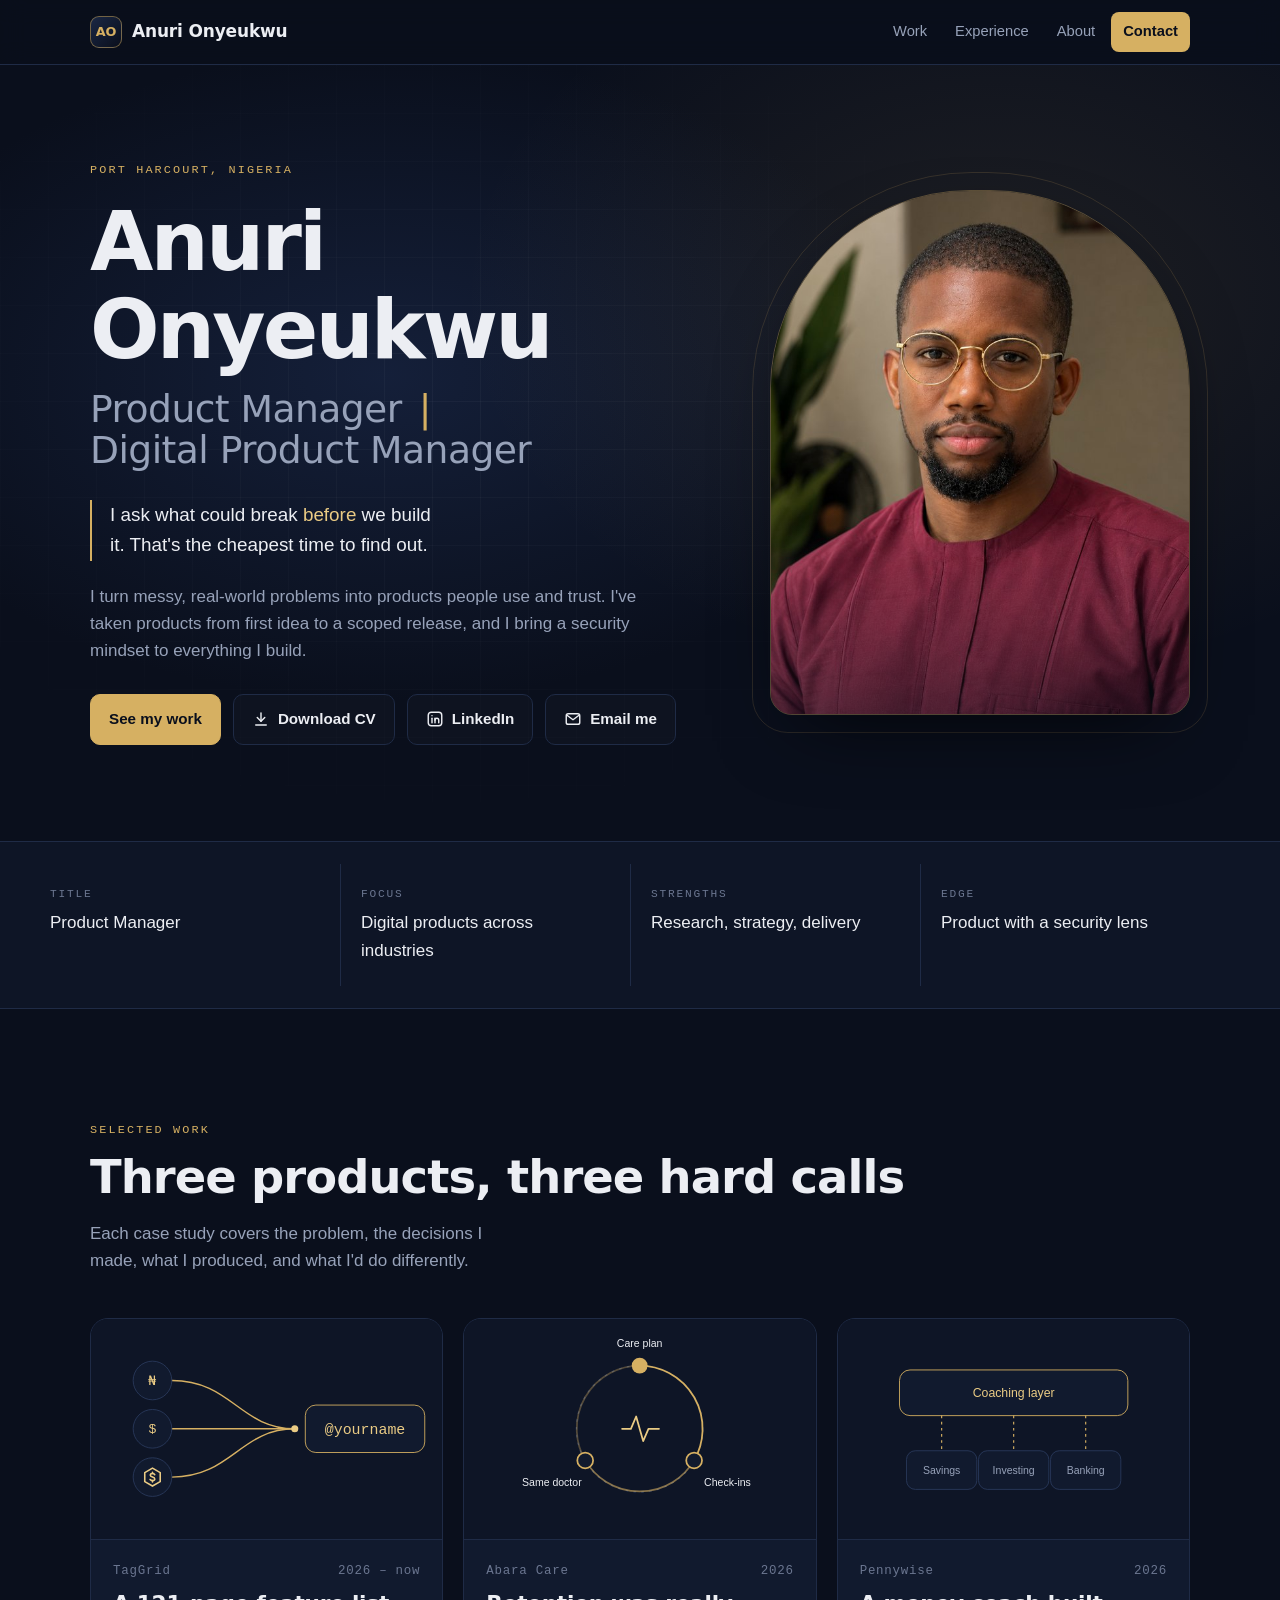
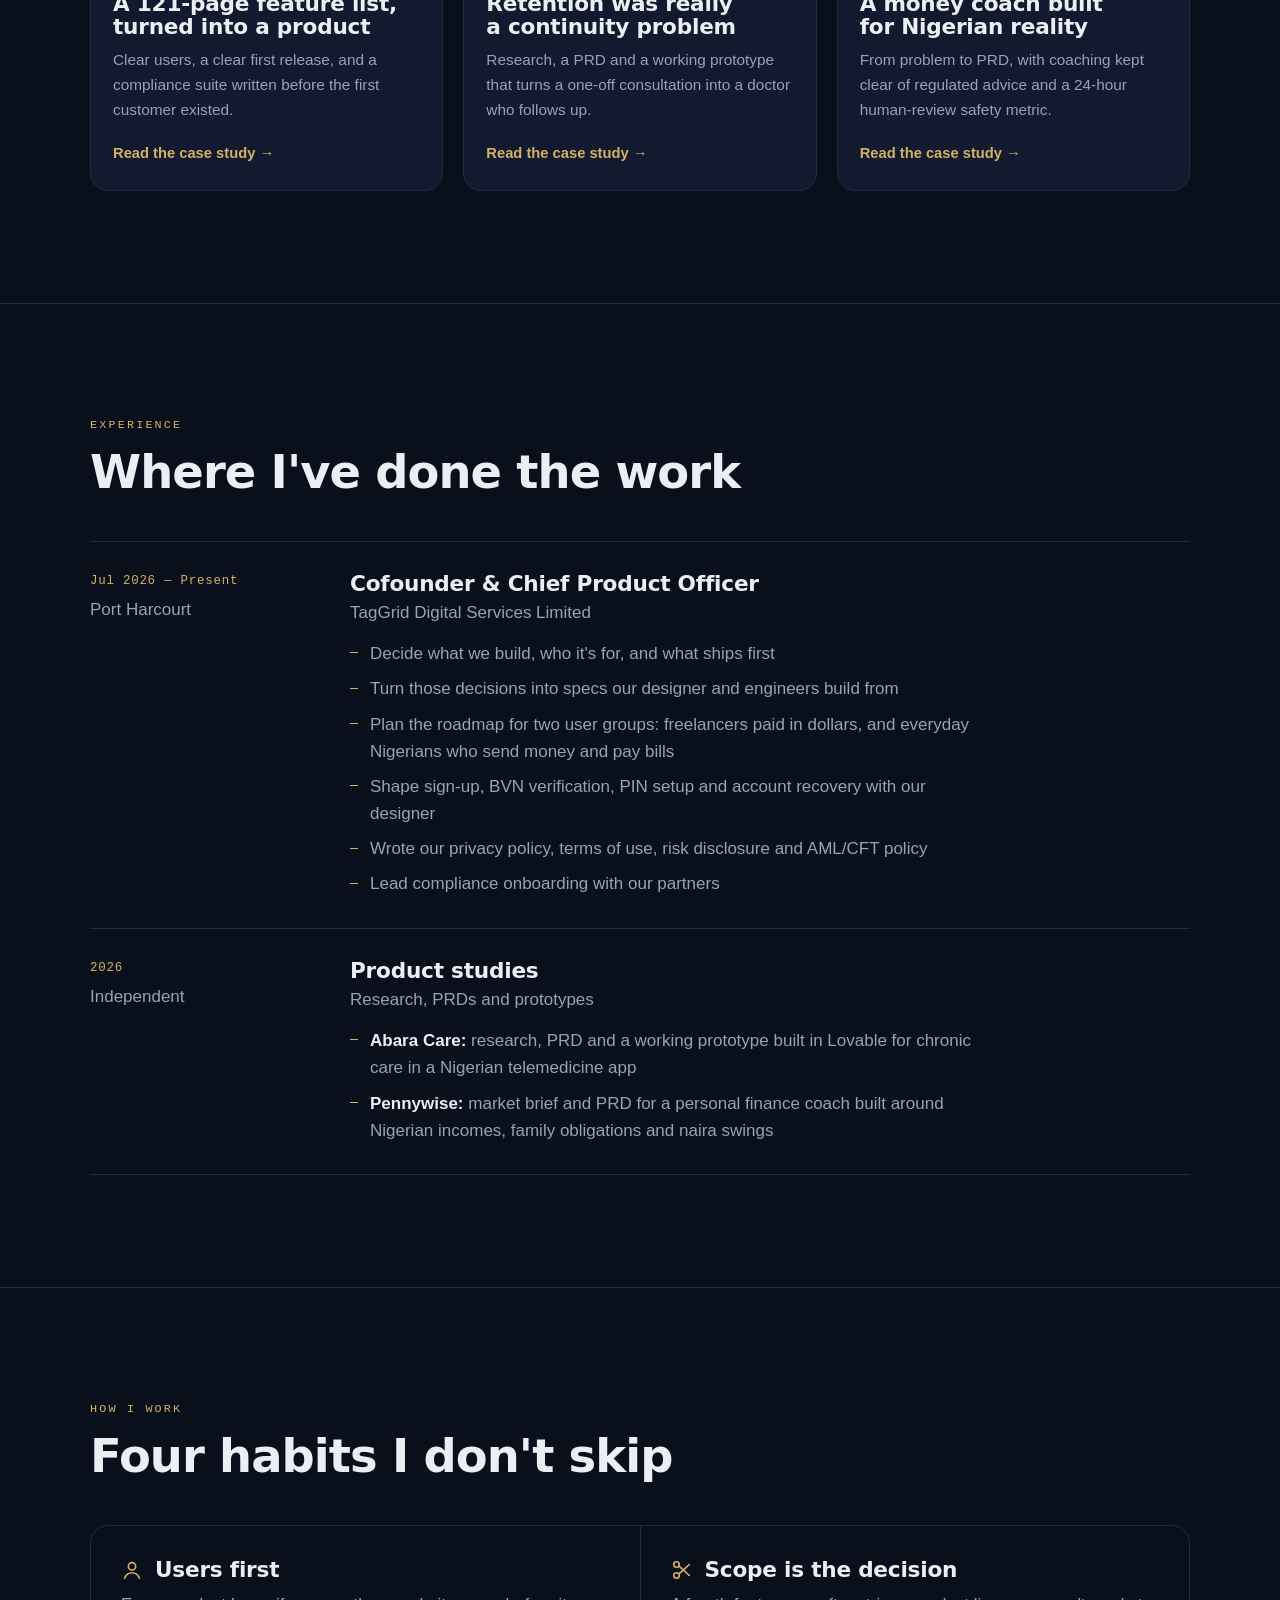
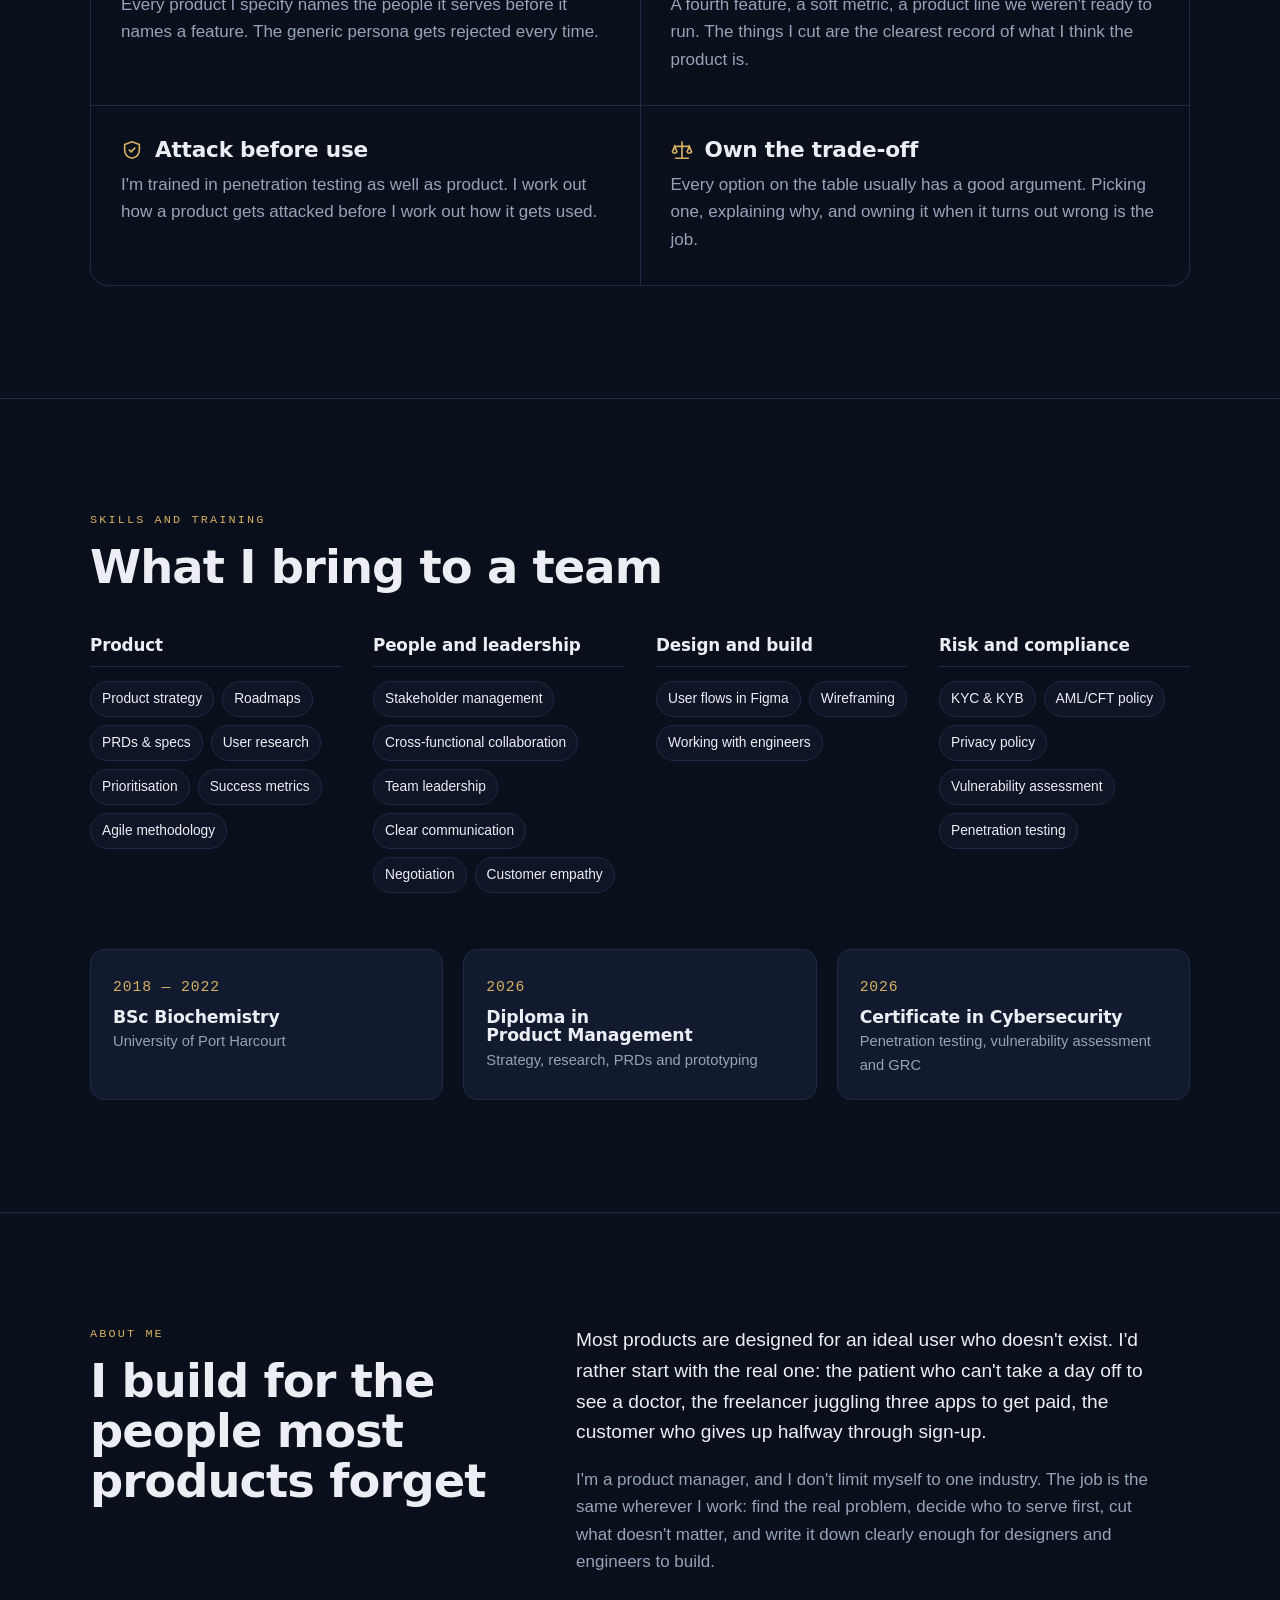
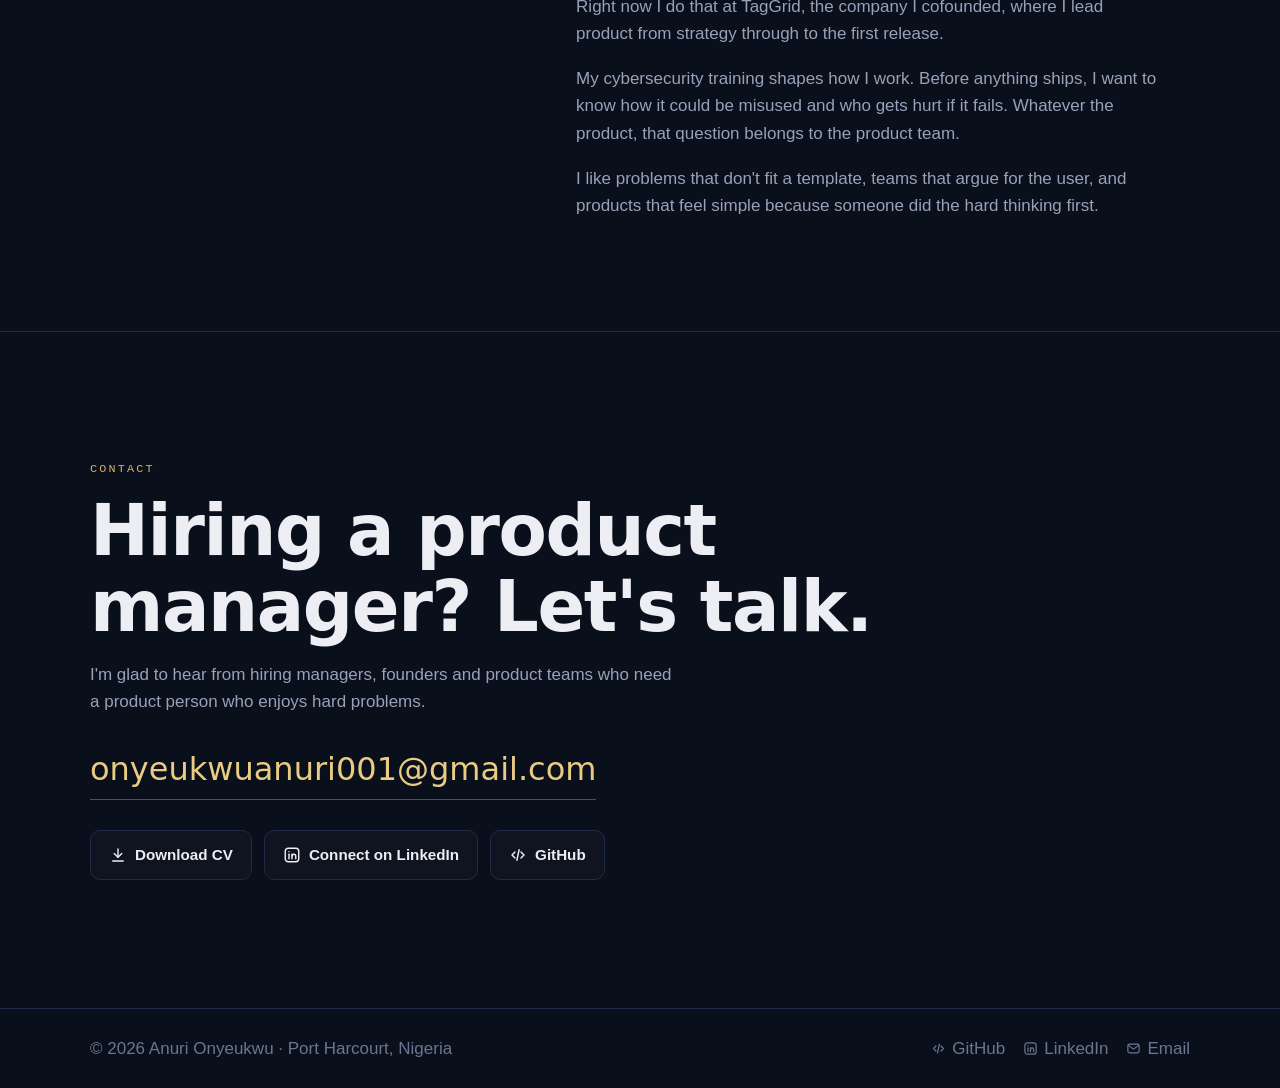
==== commit d3f27678: "Remove Abara button from contact" ====
--- a/index.html
+++ b/index.html
@@ -289,7 +289,7 @@
       <h2 style="margin-top:14px">Hiring a product manager? Let's talk.</h2>
       <p class="lede" style="margin-top:16px">I'm glad to hear from hiring managers, founders and product teams who need a product person who enjoys hard problems.</p>
       <a class="mail" href="mailto:onyeukwuanuri001@gmail.com">onyeukwuanuri001@gmail.com</a>
-      <div class="actions"><a class="btn ghost" href="assets/Anuri-Onyeukwu-CV.pdf" download="Anuri-Onyeukwu-CV.pdf"><svg class="ico" viewBox="0 0 24 24" aria-hidden="true" fill="none" stroke="currentColor" stroke-width="1.9" stroke-linecap="round" stroke-linejoin="round"><path d="M12 4v11"/><path d="m7 10 5 5 5-5"/><path d="M5 20h14"/></svg>Download CV</a><a class="btn ghost" href="https://www.linkedin.com/in/anuri-onyeukwu" target="_blank" rel="noopener"><svg class="ico" viewBox="0 0 24 24" aria-hidden="true" fill="none" stroke="currentColor" stroke-width="1.9" stroke-linecap="round" stroke-linejoin="round"><rect x="3" y="3" width="18" height="18" rx="4"/><path d="M8 11v6"/><path d="M8 7.5v.01"/><path d="M12 17v-6"/><path d="M12 13.5a2.5 2.5 0 0 1 5 0V17"/></svg>Connect on LinkedIn</a><a class="btn ghost js-github-link" href="https://github.com/Onyeukwu-A" target="_blank" rel="noopener"><svg class="ico" viewBox="0 0 24 24" aria-hidden="true" fill="none" stroke="currentColor" stroke-width="1.9" stroke-linecap="round" stroke-linejoin="round"><path d="m8 8-4 4 4 4"/><path d="m16 8 4 4-4 4"/><path d="m13.5 5-3 14"/></svg>GitHub</a><a class="btn ghost" href="https://abara-health-flow.lovable.app" target="_blank" rel="noopener"><svg class="ico" viewBox="0 0 24 24" aria-hidden="true" fill="none" stroke="currentColor" stroke-width="1.9" stroke-linecap="round" stroke-linejoin="round"><rect x="6.5" y="2.5" width="11" height="19" rx="2.5"/><path d="M11 18h2"/></svg>Abara Care prototype</a></div>
+      <div class="actions"><a class="btn ghost" href="assets/Anuri-Onyeukwu-CV.pdf" download="Anuri-Onyeukwu-CV.pdf"><svg class="ico" viewBox="0 0 24 24" aria-hidden="true" fill="none" stroke="currentColor" stroke-width="1.9" stroke-linecap="round" stroke-linejoin="round"><path d="M12 4v11"/><path d="m7 10 5 5 5-5"/><path d="M5 20h14"/></svg>Download CV</a><a class="btn ghost" href="https://www.linkedin.com/in/anuri-onyeukwu" target="_blank" rel="noopener"><svg class="ico" viewBox="0 0 24 24" aria-hidden="true" fill="none" stroke="currentColor" stroke-width="1.9" stroke-linecap="round" stroke-linejoin="round"><rect x="3" y="3" width="18" height="18" rx="4"/><path d="M8 11v6"/><path d="M8 7.5v.01"/><path d="M12 17v-6"/><path d="M12 13.5a2.5 2.5 0 0 1 5 0V17"/></svg>Connect on LinkedIn</a><a class="btn ghost js-github-link" href="https://github.com/Onyeukwu-A" target="_blank" rel="noopener"><svg class="ico" viewBox="0 0 24 24" aria-hidden="true" fill="none" stroke="currentColor" stroke-width="1.9" stroke-linecap="round" stroke-linejoin="round"><path d="m8 8-4 4 4 4"/><path d="m16 8 4 4-4 4"/><path d="m13.5 5-3 14"/></svg>GitHub</a></div>
     </div>
   </section>
 </main>
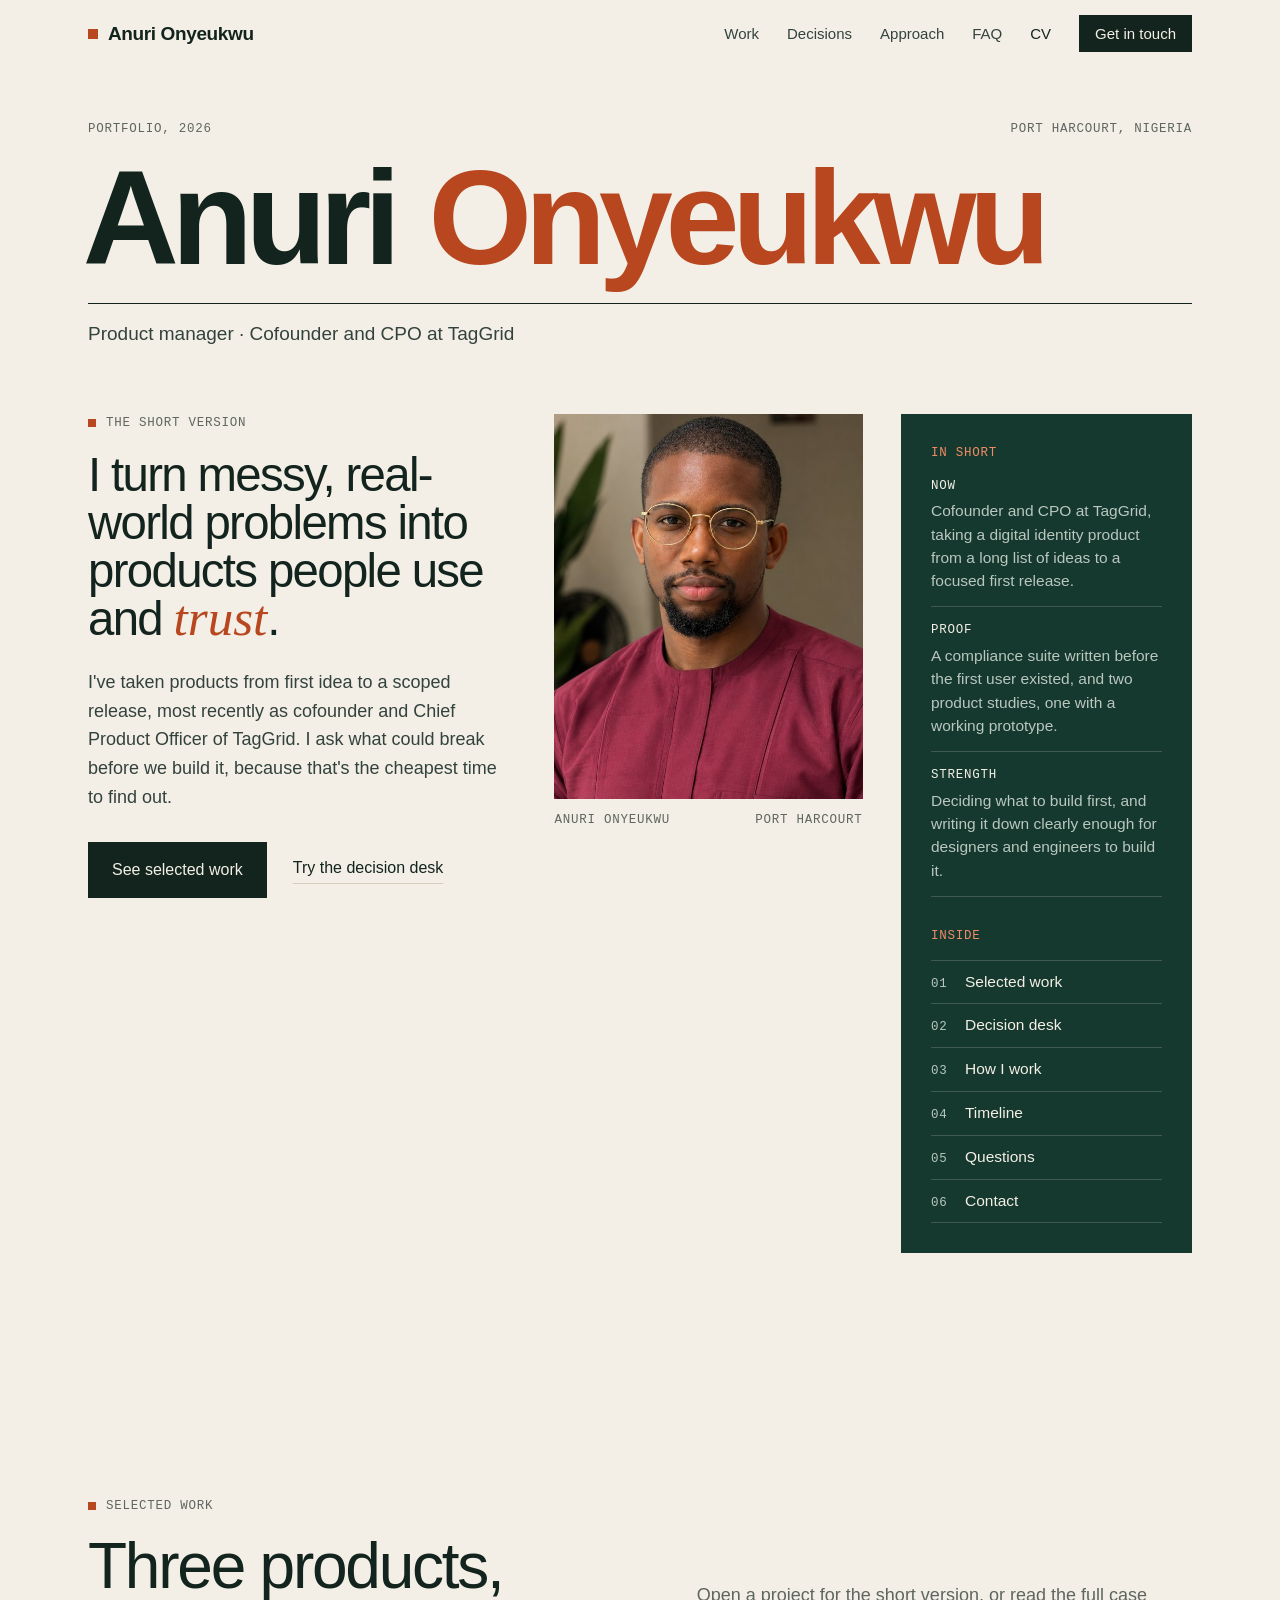
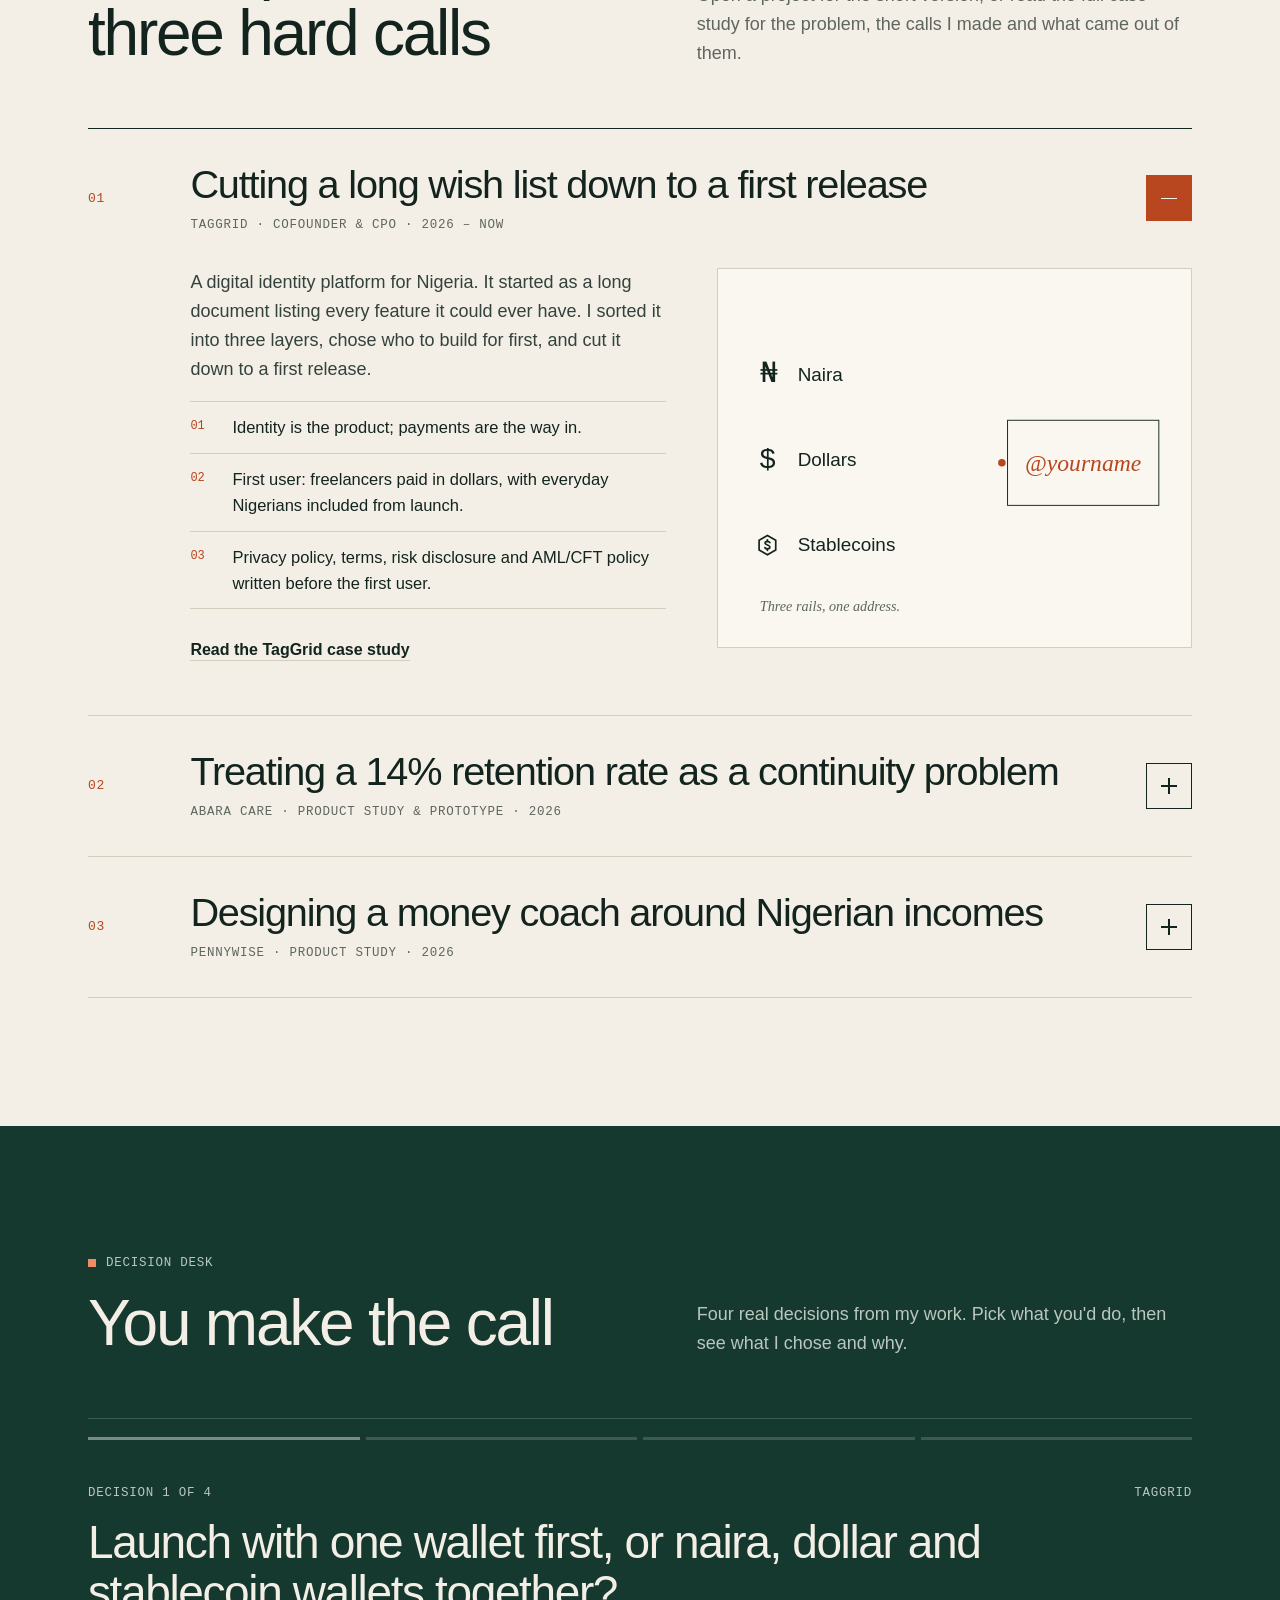
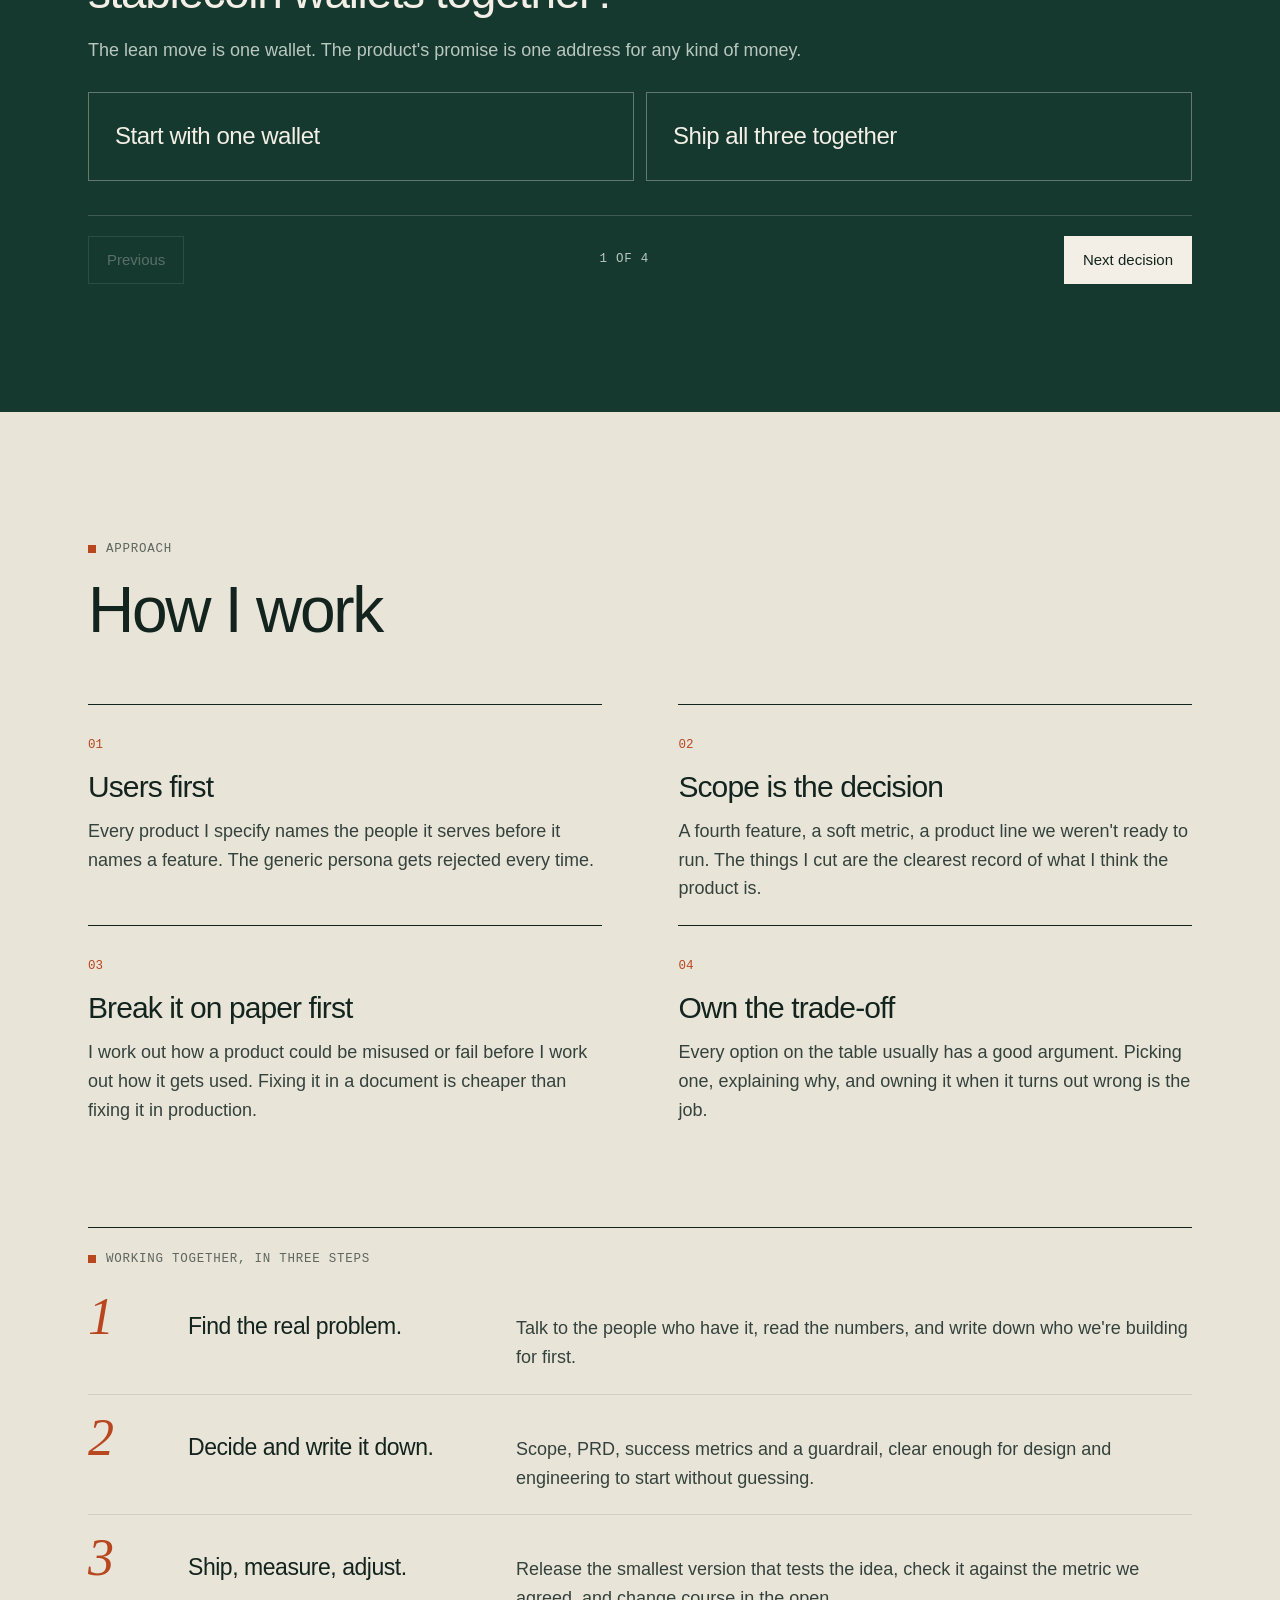
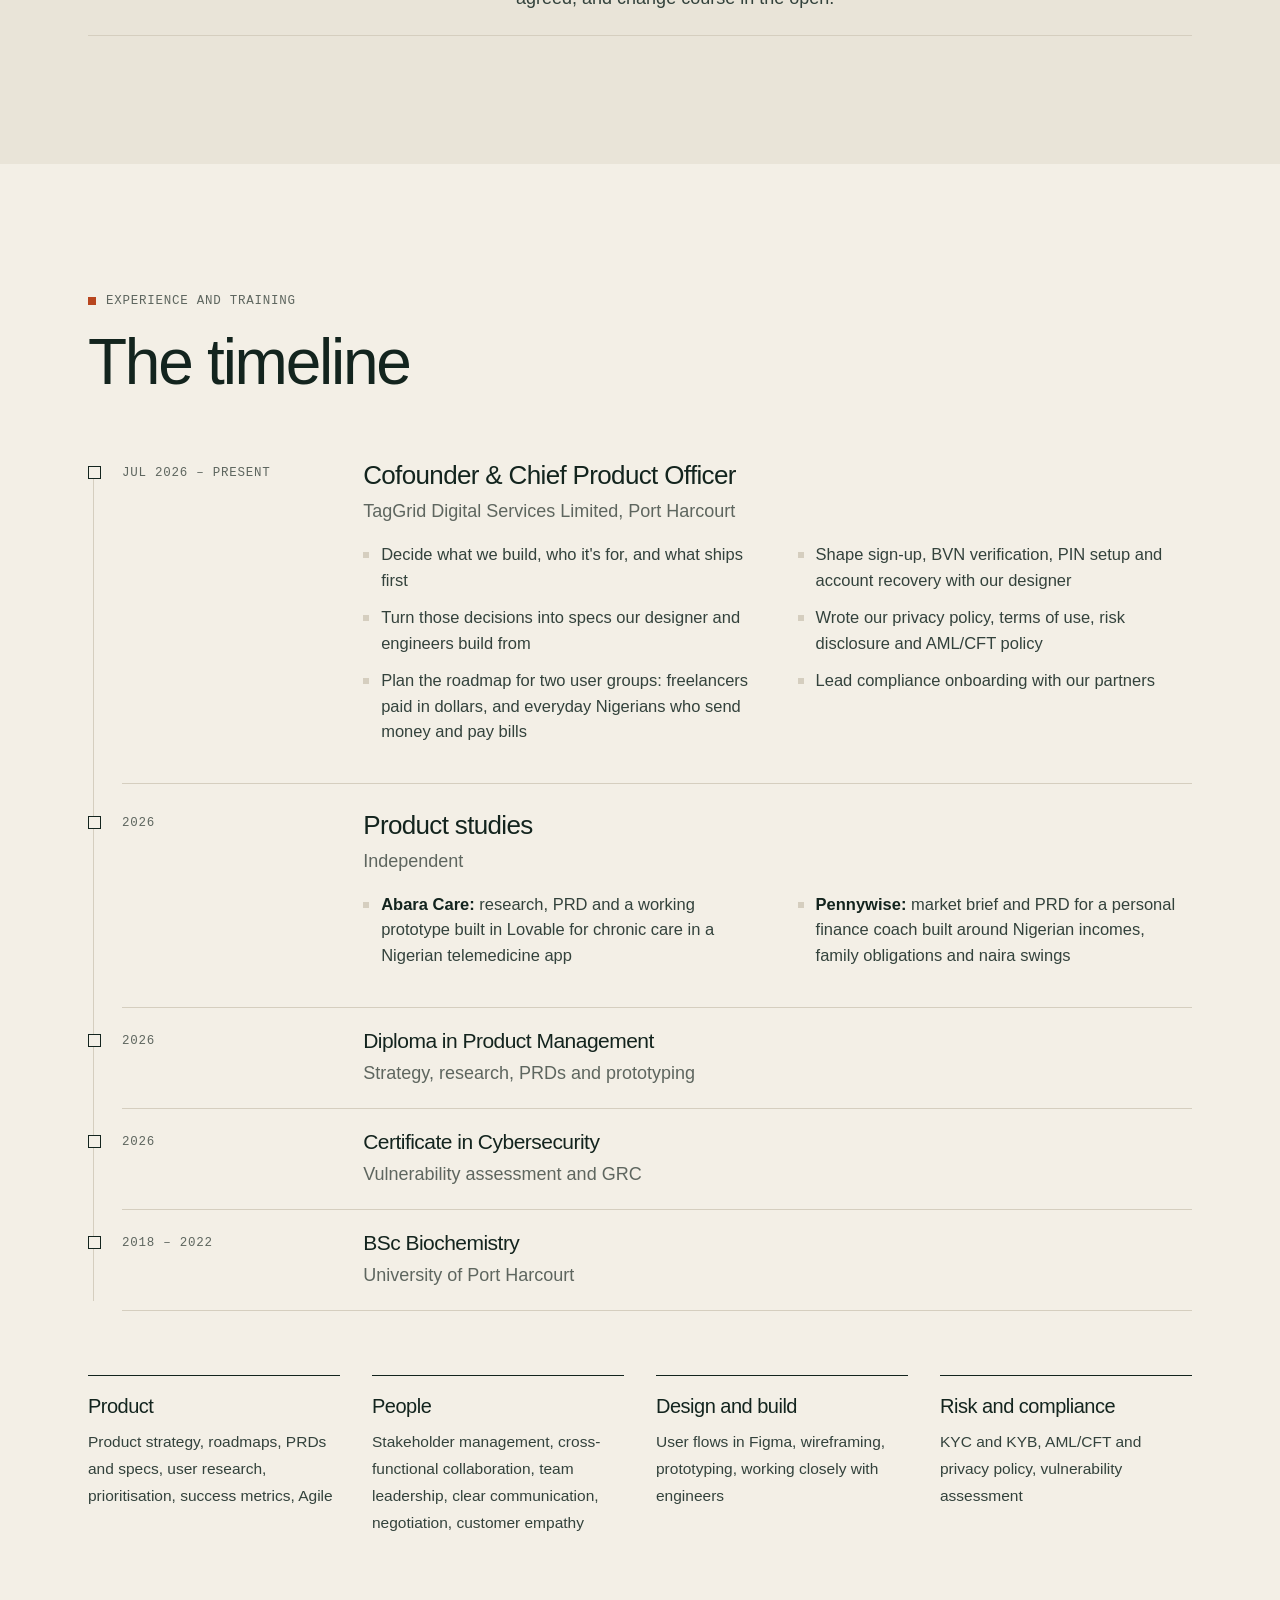
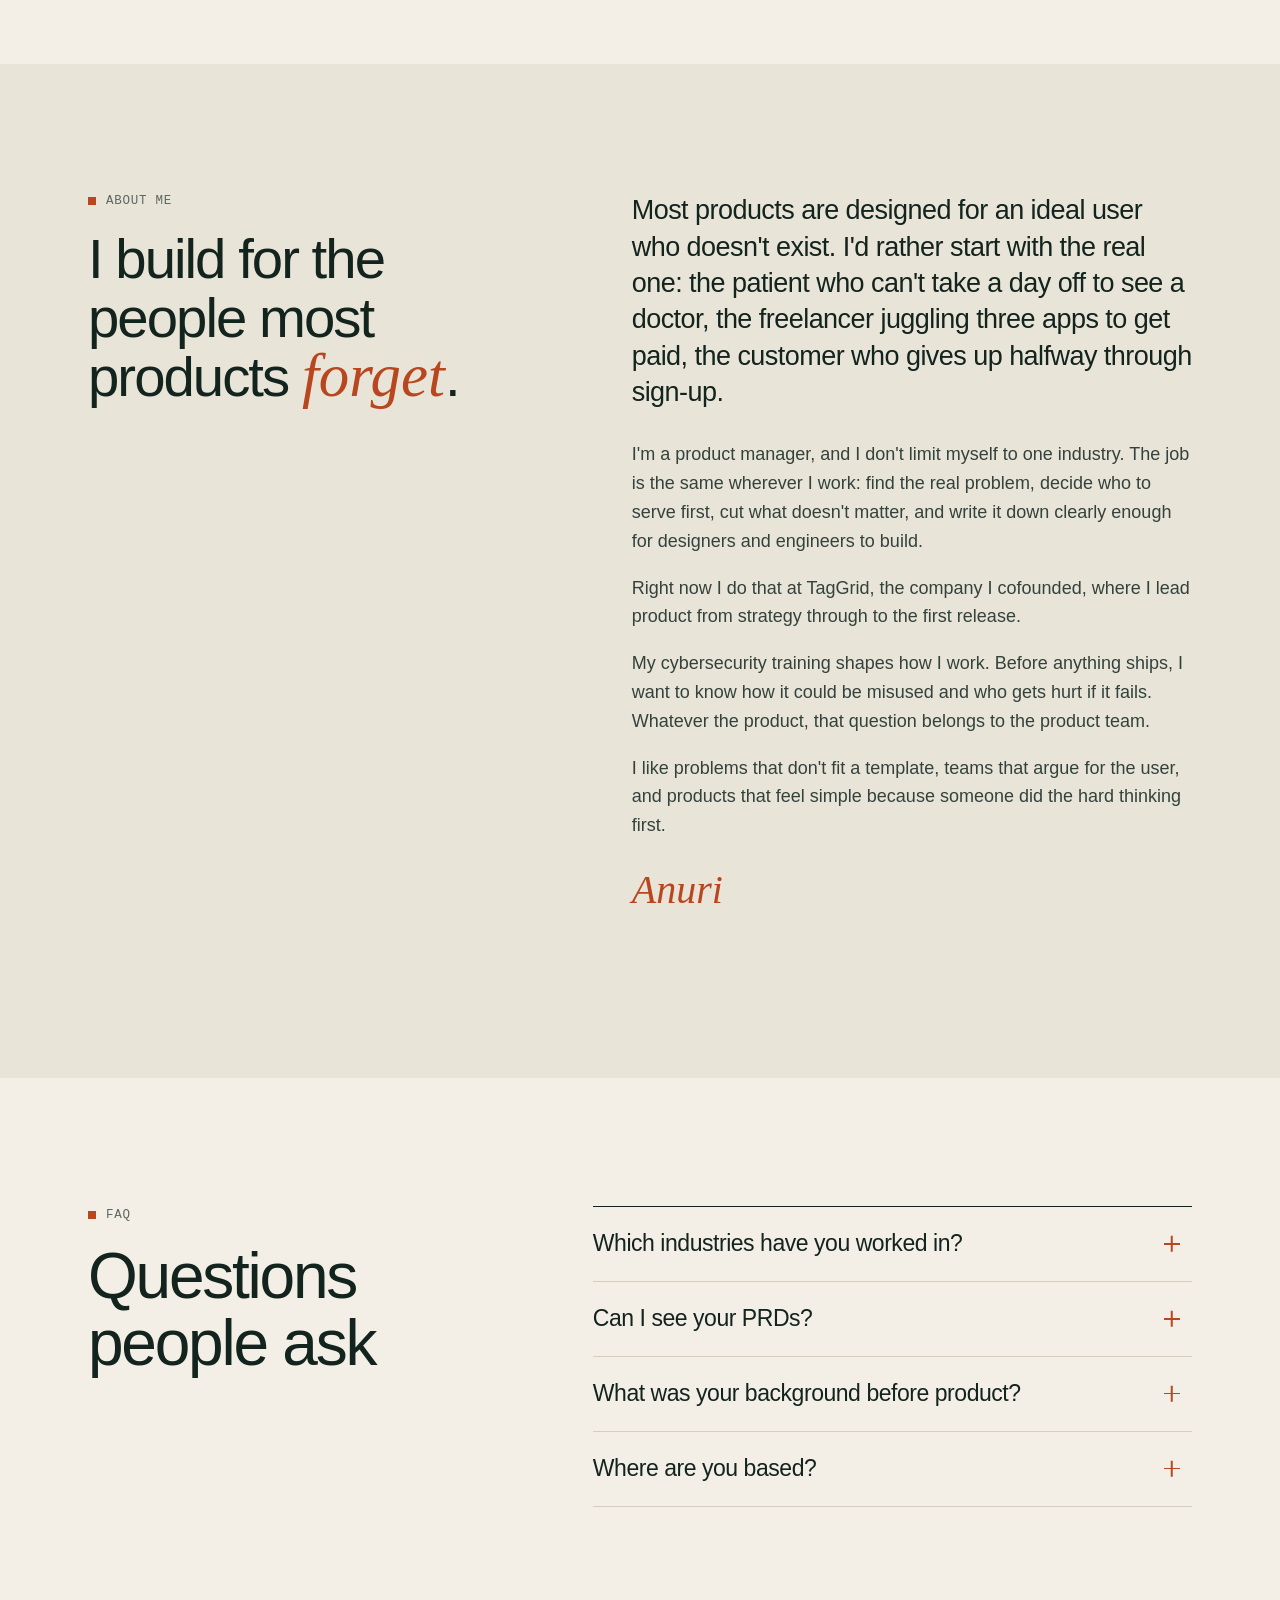
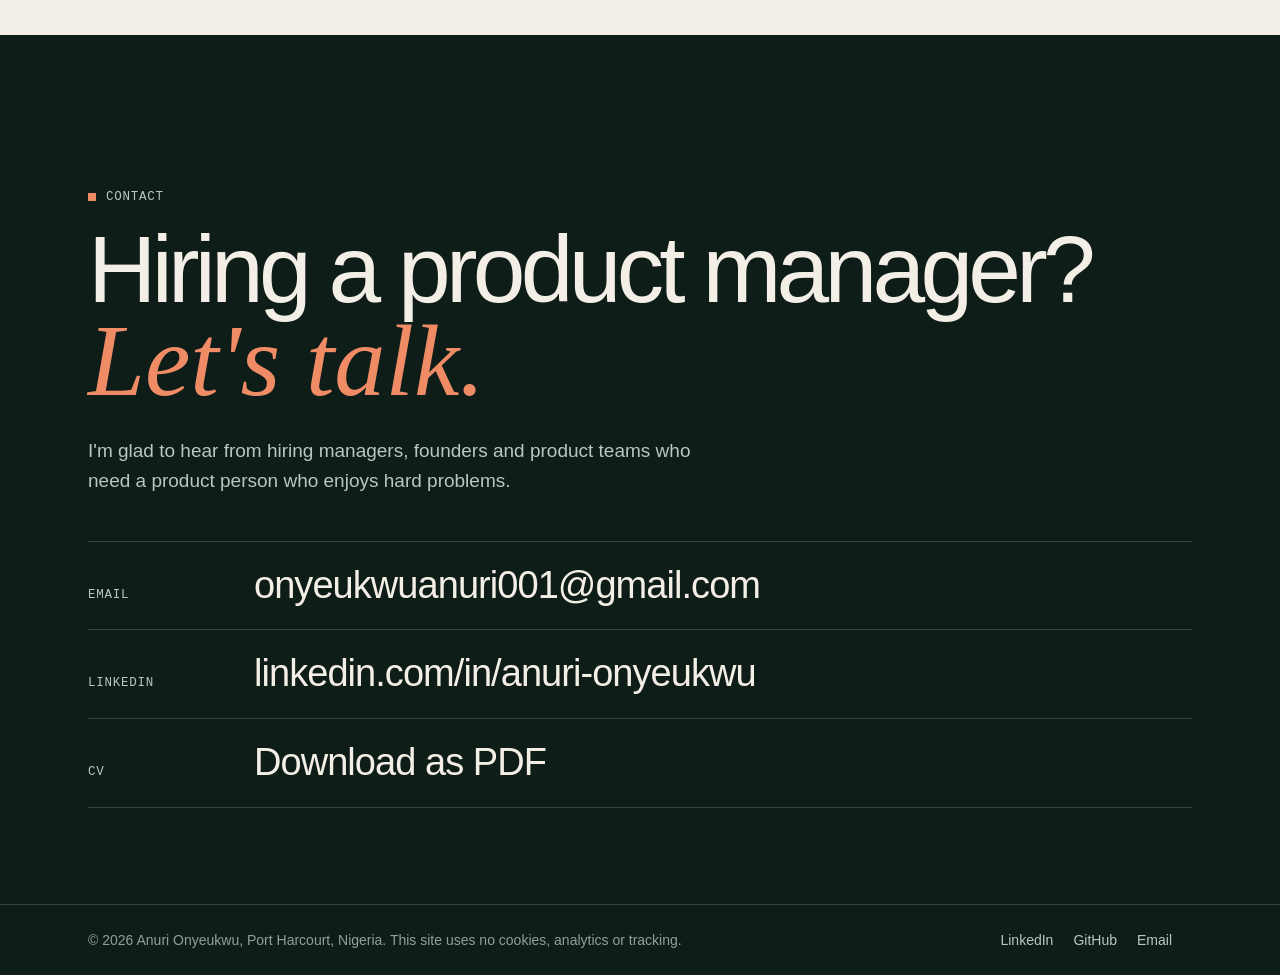
==== commit 584a812e: "New Design" ====
--- a/index.html
+++ b/index.html
@@ -13,15 +13,17 @@
   <meta property="og:type" content="website">
   <meta property="og:url" content="https://onyeukwu-a.github.io/">
   <meta property="og:site_name" content="Anuri Onyeukwu">
-  <meta property="og:image" content="https://onyeukwu-a.github.io/og-image.png">
+  <meta property="og:image" content="https://onyeukwu-a.github.io/og-image-v4.jpg">
+  <meta property="og:image:secure_url" content="https://onyeukwu-a.github.io/og-image-v4.jpg">
+  <meta property="og:image:type" content="image/jpeg">
   <meta property="og:image:width" content="1200">
   <meta property="og:image:height" content="630">
   <meta property="og:image:alt" content="Anuri Onyeukwu, Product Manager">
   <meta name="twitter:card" content="summary_large_image">
   <meta name="twitter:title" content="Anuri Onyeukwu | Product Manager">
   <meta name="twitter:description" content="Product manager in Port Harcourt, Nigeria. Case studies, experience and contact details.">
-  <meta name="twitter:image" content="https://onyeukwu-a.github.io/og-image.png">
-  <meta name="theme-color" content="#0A0F1C">
+  <meta name="twitter:image" content="https://onyeukwu-a.github.io/og-image-v4.jpg">
+  <meta name="theme-color" content="#F3EFE6">
   <link rel="icon" href="favicon.svg" type="image/svg+xml">
   <link rel="icon" href="favicon-32.png" type="image/png" sizes="32x32">
   <link rel="apple-touch-icon" href="apple-touch-icon.png">
@@ -41,146 +43,293 @@
   </script>
   <link rel="preconnect" href="https://fonts.googleapis.com">
   <link rel="preconnect" href="https://fonts.gstatic.com" crossorigin>
-  <link rel="stylesheet" href="https://fonts.googleapis.com/css2?family=Bricolage+Grotesque:opsz,wght@12..96,500;12..96,600;12..96,700&family=Instrument+Sans:ital,wght@0,400;0,500;0,600;1,400&family=JetBrains+Mono:wght@400;500&display=swap">
+  <link rel="stylesheet" href="https://fonts.googleapis.com/css2?family=Bricolage+Grotesque:opsz,wght@12..96,400;12..96,500;12..96,600&family=Instrument+Sans:ital,wght@0,400;0,500;0,600;1,400&family=Instrument+Serif:ital@0;1&family=JetBrains+Mono:wght@400&display=swap">
   <link rel="stylesheet" href="style.css">
 </head>
 <body>
 <nav class="nav" aria-label="Main">
   <div class="wrap">
-    <a class="mark" href="#top"><i>AO</i>Anuri Onyeukwu</a>
+    <a class="name" href="#top">Anuri Onyeukwu</a>
     <ul>
-      <li class="hide-sm"><a href="#work">Work</a></li>
-      <li class="hide-sm"><a href="#experience">Experience</a></li>
-      <li class="hide-sm"><a href="#about">About</a></li>
-      <li><a class="cta" href="#contact">Contact</a></li>
+      <li><a href="#work">Work</a></li>
+      <li class="hide-sm"><a href="#decisions">Decisions</a></li>
+      <li class="hide-sm"><a href="#approach">Approach</a></li>
+      <li class="hide-sm"><a href="#faq">FAQ</a></li>
+      <li class="hide-sm"><a class="cv" href="assets/Anuri-Onyeukwu-CV.pdf" download="Anuri-Onyeukwu-CV.pdf">CV</a></li>
+      <li><a class="nav-cta" href="#contact">Get in touch</a></li>
     </ul>
   </div>
 </nav>
 
 <!-- ============ HOME ============ -->
 <main data-view="home" id="top">
-  <header class="hero">
-    <div class="wrap">
-      <div>
-        <p class="eyebrow rise">Port Harcourt, Nigeria</p>
-        <h1 class="rise d2">Anuri Onyeukwu<span class="role"><span class="nw">Product Manager</span> <i>|</i> <span class="nw">Digital Product Manager</span></span></h1>
-        <p class="thesis rise d3">I ask what could break <em>before</em> we build it. That's the cheapest time to find out.</p>
-        <p class="bio rise d3">I turn messy, real-world problems into products people use and trust. I've taken products from first idea to a scoped release, and I bring a security mindset to everything I build.</p>
-        <div class="actions rise d4">
-          <a class="btn primary" href="#work">See my work</a>
-          <a class="btn ghost" href="assets/Anuri-Onyeukwu-CV.pdf" download="Anuri-Onyeukwu-CV.pdf"><svg class="ico" viewBox="0 0 24 24" aria-hidden="true" fill="none" stroke="currentColor" stroke-width="1.9" stroke-linecap="round" stroke-linejoin="round"><path d="M12 4v11"/><path d="m7 10 5 5 5-5"/><path d="M5 20h14"/></svg>Download CV</a>
-          <a class="btn ghost" href="https://www.linkedin.com/in/anuri-onyeukwu" target="_blank" rel="noopener"><svg class="ico" viewBox="0 0 24 24" aria-hidden="true" fill="none" stroke="currentColor" stroke-width="1.9" stroke-linecap="round" stroke-linejoin="round"><rect x="3" y="3" width="18" height="18" rx="4"/><path d="M8 11v6"/><path d="M8 7.5v.01"/><path d="M12 17v-6"/><path d="M12 13.5a2.5 2.5 0 0 1 5 0V17"/></svg>LinkedIn</a>
-          <a class="btn ghost" href="mailto:onyeukwuanuri001@gmail.com"><svg class="ico" viewBox="0 0 24 24" aria-hidden="true" fill="none" stroke="currentColor" stroke-width="1.9" stroke-linecap="round" stroke-linejoin="round"><rect x="3" y="5" width="18" height="14" rx="2.5"/><path d="m4 7 8 6 8-6"/></svg>Email me</a>
+  <header class="front">
+    <div class="wrap">
+      <div class="masthead">
+        <p class="mh-side">Portfolio, 2026</p>
+        <p class="mh-name"><span class="w"><span>Anuri</span></span> <span class="w"><span>Onyeukwu</span></span></p>
+        <p class="mh-side right">Port Harcourt, Nigeria</p>
+      </div>
+      <p class="mh-sub">Product manager · Cofounder and CPO at TagGrid</p>
+
+      <div class="broadsheet">
+        <div class="col lead">
+          <p class="kicker">The short version</p>
+          <h1>I turn messy, real-world problems into products people use and <em>trust</em>.</h1>
+          <p class="intro">I've taken products from first idea to a scoped release, most recently as cofounder and Chief Product Officer of TagGrid. I ask what could break before we build it, because that's the cheapest time to find out.</p>
+          <div class="actions">
+            <a class="btn" href="#work">See selected work</a>
+            <a class="link" href="#decisions">Try the decision desk</a>
+          </div>
         </div>
-      </div>
-      <div class="portrait rise d2">
-        <div class="ring"></div>
-        <div class="frame"><img src="assets/profile.jpg" alt="Portrait of Anuri Onyeukwu in a burgundy kaftan and gold-rimmed glasses" width="760" height="950"></div>
+
+        <figure class="col portrait">
+          <div class="frame"><img src="assets/profile.jpg" alt="Anuri Onyeukwu in a burgundy kaftan and gold-rimmed glasses" width="640" height="800"></div>
+          <figcaption><span>Anuri Onyeukwu</span><span>Port Harcourt</span></figcaption>
+        </figure>
+
+        <aside class="col side">
+          <h2 class="side-h">In short</h2>
+          <dl class="shortlist">
+            <div><dt>Now</dt><dd>Cofounder and CPO at TagGrid, taking a digital identity product from a long list of ideas to a focused first release.</dd></div>
+            <div><dt>Proof</dt><dd>A compliance suite written before the first user existed, and two product studies, one with a working prototype.</dd></div>
+            <div><dt>Strength</dt><dd>Deciding what to build first, and writing it down clearly enough for designers and engineers to build it.</dd></div>
+          </dl>
+          <h2 class="side-h">Inside</h2>
+          <ol class="toc">
+            <li><a href="#work"><span>Selected work</span><i></i><b>01</b></a></li>
+            <li><a href="#decisions"><span>Decision desk</span><i></i><b>02</b></a></li>
+            <li><a href="#approach"><span>How I work</span><i></i><b>03</b></a></li>
+            <li><a href="#experience"><span>Timeline</span><i></i><b>04</b></a></li>
+            <li><a href="#faq"><span>Questions</span><i></i><b>05</b></a></li>
+            <li><a href="#contact"><span>Contact</span><i></i><b>06</b></a></li>
+          </ol>
+        </aside>
       </div>
     </div>
   </header>
 
-  <div class="facts">
-    <div class="wrap">
-      <dl>
-        <div><dt>Title</dt><dd>Product Manager</dd></div>
-        <div><dt>Focus</dt><dd>Digital products across industries</dd></div>
-        <div><dt>Strengths</dt><dd>Research, strategy, delivery</dd></div>
-        <div><dt>Edge</dt><dd>Product with a security lens</dd></div>
-      </dl>
-    </div>
-  </div>
-
-  <section class="block" id="work">
-    <div class="wrap">
-      <div class="head">
-        <div><p class="eyebrow">Selected work</p><h2 style="margin-top:12px">Three products, three hard calls</h2></div>
-        <p class="lede">Each case study covers the problem, the decisions I made, what I produced, and what I'd do differently.</p>
-      </div>
-      <div class="work">
-        <a class="case" href="#/taggrid">
-          <div class="art">
-            <svg viewBox="0 0 400 250" role="img" aria-label="Naira, dollar and stablecoin rails joining at one Tag">
-              <rect width="400" height="250" fill="#0E1526"/>
-              <g fill="none" stroke="#D6B062" stroke-width="1.6" stroke-linecap="round">
-                <path d="M92 70 C160 70 170 125 232 125"/><path d="M92 125 H232"/><path d="M92 180 C160 180 170 125 232 125"/>
+  <section id="work">
+    <div class="wrap">
+      <div class="sec-head split">
+        <div><span class="count">Selected work</span><h2>Three products, three hard calls</h2></div>
+        <p>Open a project for the short version, or read the full case study for the problem, the calls I made and what came out of them.</p>
+      </div>
+      <div class="index">
+
+        <details class="entry" open>
+          <summary>
+            <span class="num">01</span>
+            <span class="t"><span class="title">Cutting a long wish list down to a first release</span><span class="meta">TagGrid · Cofounder &amp; CPO · 2026 – now</span></span>
+            <span class="pm" aria-hidden="true"></span>
+          </summary>
+          <div class="entry-body">
+            <div>
+              <p>A digital identity platform for Nigeria. It started as a long document listing every feature it could ever have. I sorted it into three layers, chose who to build for first, and cut it down to a first release.</p>
+              <ul class="takeaways">
+                <li>Identity is the product; payments are the way in.</li>
+                <li>First user: freelancers paid in dollars, with everyday Nigerians included from launch.</li>
+                <li>Privacy policy, terms, risk disclosure and AML/CFT policy written before the first user.</li>
+              </ul>
+              <a class="more" href="#/taggrid">Read the TagGrid case study</a>
+            </div>
+            <div class="visual">
+            <svg viewBox="0 0 500 400" role="img" aria-label="Naira, dollars and stablecoins all arriving at one @yourname handle">
+              <g font-family="Bricolage Grotesque, Arial, sans-serif" fill="#13241E">
+                <text x="44" y="120" font-size="30">₦</text><text x="84" y="118" font-size="20">Naira</text>
+                <text x="44" y="210" font-size="30">$</text><text x="84" y="208" font-size="20">Dollars</text>
+                <g transform="translate(40 280)" fill="none" stroke="#13241E" stroke-width="1.8" stroke-linecap="round"><path d="M12 1.8 20.8 6.9v10.2L12 22.2 3.2 17.1V6.9Z"/><path d="M14.6 9.3c-.6-.8-1.5-1.3-2.6-1.3-1.4 0-2.5.8-2.5 1.9 0 2.6 5.1 1.5 5.1 4.2 0 1.1-1.1 1.9-2.6 1.9-1.1 0-2.1-.5-2.7-1.3"/><path d="M12 6.4V8M12 16v1.6"/></g>
+                <text x="84" y="298" font-size="20">Stablecoins</text>
               </g>
-              <g font-family="JetBrains Mono, monospace" font-size="15" text-anchor="middle">
-                <circle cx="70" cy="70" r="22" fill="#111a2e" stroke="#2a3a5c"/><text x="70" y="75" fill="#EACB84">₦</text>
-                <circle cx="70" cy="125" r="22" fill="#111a2e" stroke="#2a3a5c"/><text x="70" y="130" fill="#EACB84">$</text>
-                <circle cx="70" cy="180" r="22" fill="#111a2e" stroke="#2a3a5c"/><g transform="translate(58 168)" fill="none" stroke="#EACB84" stroke-width="1.8" stroke-linecap="round"><path d="M12 1.8 20.8 6.9v10.2L12 22.2 3.2 17.1V6.9Z"/><path d="M14.6 9.3c-.6-.8-1.5-1.3-2.6-1.3-1.4 0-2.5.8-2.5 1.9 0 2.6 5.1 1.5 5.1 4.2 0 1.1-1.1 1.9-2.6 1.9-1.1 0-2.1-.5-2.7-1.3"/><path d="M12 6.4V8M12 16v1.6"/></g>
+              <g class="draw" fill="none" stroke="#13241E" stroke-width="1.2"><path d="M200 112 C 260 112, 260 205, 300 205"/><path d="M200 202 H 300"/><path d="M220 292 C 260 292, 260 205, 300 205"/></g>
+              <circle cx="300" cy="205" r="4" fill="#B8461F"/>
+              <rect x="306" y="160" width="160" height="90" fill="#FAF7F1" stroke="#13241E"/>
+              <text x="386" y="214" text-anchor="middle" font-family="Instrument Serif, Georgia, serif" font-style="italic" font-size="25" fill="#B8461F">@yourname</text>
+              <text x="44" y="362" font-family="Instrument Serif, Georgia, serif" font-style="italic" font-size="15" fill="#5E665F">Three rails, one address.</text>
+            </svg>
+          </div>
+          </div>
+        </details>
+
+        <details class="entry">
+          <summary>
+            <span class="num">02</span>
+            <span class="t"><span class="title">Treating a 14% retention rate as a continuity problem</span><span class="meta">Abara Care · Product study &amp; prototype · 2026</span></span>
+            <span class="pm" aria-hidden="true"></span>
+          </summary>
+          <div class="entry-body">
+            <div>
+              <p>A telemedicine app kept 14% of users after 30 days. I traced it to one-off consultations, wrote the PRD and built a working prototype around a doctor who follows up.</p>
+              <ul class="takeaways">
+                <li>Built for Mama Chidinma, 52, a market trader in Enugu with high blood pressure.</li>
+                <li>Three features as one loop: care plan, check-ins, same doctor. The health-tips feed was cut.</li>
+                <li>Target: 30-day retention from 14% to 30% or more, with a guardrail on muted reminders.</li>
+              </ul>
+              <a class="more" href="#/abara">Read the Abara Care case study</a>
+            </div>
+            <div class="visual peek">
+            <div class="phone" role="img" aria-label="The prototype's home screen for Mama Chidinma, showing her latest blood pressure reading and medication">
+              <div><div class="hi">Good morning,</div><div class="who">Mama Chidinma</div></div>
+              <div class="card">Your latest reading<div class="bp">132/82 <small>mmHg</small></div><span class="tag">A bit high, keep logging</span><div style="margin-top:4px">Target: below 130/80</div></div>
+              <div class="card"><span class="strong">Time to check in</span><br>You haven't logged your BP in 3 days.<span class="cta">Log a reading</span></div>
+              <div class="card"><span class="strong">Amlodipine 5mg</span><br>Take 1 tablet today</div>
+              <div class="nav4"><b>Home</b><span>Care Plan</span><span>Log</span><span>Doctor</span></div>
+            </div>
+          </div>
+          </div>
+        </details>
+
+        <details class="entry">
+          <summary>
+            <span class="num">03</span>
+            <span class="t"><span class="title">Designing a money coach around Nigerian incomes</span><span class="meta">Pennywise · Product study · 2026</span></span>
+            <span class="pm" aria-hidden="true"></span>
+          </summary>
+          <div class="entry-body">
+            <div>
+              <p>A market brief and PRD for young professionals who keep running out of money before month-end, built on Nigerian survey and inflation data.</p>
+              <ul class="takeaways">
+                <li>Sits on top of the savings and banking apps people already use.</li>
+                <li>Keeps coaching clear of regulated investment advice.</li>
+                <li>Safety metric: every flagged conversation answered within 24 hours.</li>
+              </ul>
+              <a class="more" href="#/pennywise">Read the Pennywise case study</a>
+            </div>
+            <div class="visual">
+            <svg viewBox="0 0 500 400" role="img" aria-label="Amaka's month: ₦195,000 income, with rent, family support and a loan repayment taken out first">
+              <g font-family="Bricolage Grotesque, Arial, sans-serif">
+                <text x="44" y="78" font-size="15" font-style="italic" fill="#5E665F">From the PRD: the persona's month</text>
+                <text x="44" y="126" font-size="40" fill="#13241E">₦195,000</text>
+                <text x="44" y="152" font-size="16" fill="#33423C" font-family="Instrument Sans, Arial, sans-serif">Amaka's take-home pay, Lagos</text>
               </g>
-              <circle cx="232" cy="125" r="4" fill="#EACB84"/>
-              <rect x="244" y="98" width="136" height="54" rx="12" fill="#111a2e" stroke="#D6B062"/>
-              <text x="312" y="131" text-anchor="middle" font-family="JetBrains Mono, monospace" font-size="17" fill="#EACB84">@yourname</text>
-            </svg>
-          </div>
-          <div class="txt">
-            <div class="meta mono"><span>TagGrid</span><span>2026 – now</span></div>
-            <h3>A 121-page feature list, turned into a product</h3>
-            <p>Clear users, a clear first release, and a compliance suite written before the first customer existed.</p>
-            <span class="go">Read the case study <span>→</span></span>
-          </div>
-        </a>
-        <a class="case" href="#/abara">
-          <div class="art">
-            <svg viewBox="0 0 400 250" role="img" aria-label="A care loop: care plan, check-ins, same doctor">
-              <rect width="400" height="250" fill="#0E1526"/>
-              <circle cx="200" cy="125" r="72" fill="none" stroke="#2a3a5c" stroke-width="1.5" stroke-dasharray="3 6"/>
-              <path d="M200 53 A72 72 0 0 1 262 161" fill="none" stroke="#D6B062" stroke-width="2" stroke-linecap="round"/>
-              <path d="M262 161 A72 72 0 0 1 138 161" fill="none" stroke="#D6B062" stroke-width="2" stroke-linecap="round" opacity=".6"/>
-              <path d="M138 161 A72 72 0 0 1 200 53" fill="none" stroke="#D6B062" stroke-width="2" stroke-linecap="round" opacity=".35"/>
-              <g font-family="Instrument Sans, Arial, sans-serif" font-size="12" fill="#ECEEF3" text-anchor="middle">
-                <circle cx="200" cy="53" r="9" fill="#D6B062"/><text x="200" y="32">Care plan</text>
-                <circle cx="262" cy="161" r="9" fill="#111a2e" stroke="#D6B062" stroke-width="2"/><text x="300" y="190">Check-ins</text>
-                <circle cx="138" cy="161" r="9" fill="#111a2e" stroke="#D6B062" stroke-width="2"/><text x="100" y="190">Same doctor</text>
+              <g class="grow">
+                <rect x="44" y="190" width="116" height="34" fill="#B8461F"/>
+                <rect x="160" y="190" width="42" height="34" fill="#13241E"/>
+                <rect x="202" y="190" width="32" height="34" fill="#8A918B"/>
+                <rect x="234" y="190" width="222" height="34" fill="none" stroke="#13241E"/>
               </g>
-              <path d="M180 125 h10 l6-14 l8 28 l6-14 h12" fill="none" stroke="#EACB84" stroke-width="2" stroke-linejoin="round" stroke-linecap="round"/>
-            </svg>
-          </div>
-          <div class="txt">
-            <div class="meta mono"><span>Abara Care</span><span>2026</span></div>
-            <h3>Retention was really a continuity problem</h3>
-            <p>Research, a PRD and a working prototype that turns a one-off consultation into a doctor who follows up.</p>
-            <span class="go">Read the case study <span>→</span></span>
-          </div>
-        </a>
-        <a class="case" href="#/pennywise">
-          <div class="art">
-            <svg viewBox="0 0 400 250" role="img" aria-label="A coaching layer sitting above three savings and banking apps">
-              <rect width="400" height="250" fill="#0E1526"/>
-              <rect x="70" y="58" width="260" height="52" rx="12" fill="#111a2e" stroke="#D6B062"/>
-              <text x="200" y="89" text-anchor="middle" font-family="Instrument Sans, Arial, sans-serif" font-size="14" fill="#EACB84">Coaching layer</text>
-              <g stroke="#D6B062" stroke-width="1.3" stroke-dasharray="3 4"><path d="M118 110 V150"/><path d="M200 110 V150"/><path d="M282 110 V150"/></g>
-              <g font-family="Instrument Sans, Arial, sans-serif" font-size="12" fill="#97A2B9" text-anchor="middle">
-                <rect x="78" y="150" width="80" height="44" rx="10" fill="#111a2e" stroke="#2a3a5c"/><text x="118" y="177">Savings</text>
-                <rect x="160" y="150" width="80" height="44" rx="10" fill="#111a2e" stroke="#2a3a5c"/><text x="200" y="177">Investing</text>
-                <rect x="242" y="150" width="80" height="44" rx="10" fill="#111a2e" stroke="#2a3a5c"/><text x="282" y="177">Banking</text>
+              <g font-family="Instrument Sans, Arial, sans-serif" font-size="14" fill="#33423C">
+                <rect x="44" y="258" width="12" height="12" fill="#B8461F"/><text x="64" y="269">Rent</text><text x="456" y="269" text-anchor="end">₦55,000</text>
+                <rect x="44" y="286" width="12" height="12" fill="#13241E"/><text x="64" y="297">Sent to her mother</text><text x="456" y="297" text-anchor="end">₦20,000</text>
+                <rect x="44" y="314" width="12" height="12" fill="#8A918B"/><text x="64" y="325">Loan repayment</text><text x="456" y="325" text-anchor="end">₦15,000</text>
+                <rect x="44" y="342" width="12" height="12" fill="none" stroke="#13241E"/><text x="64" y="353">Everything else</text><text x="456" y="353" text-anchor="end">₦105,000</text>
               </g>
             </svg>
           </div>
-          <div class="txt">
-            <div class="meta mono"><span>Pennywise</span><span>2026</span></div>
-            <h3>A money coach built for Nigerian reality</h3>
-            <p>From problem to PRD, with coaching kept clear of regulated advice and a 24-hour human-review safety metric.</p>
-            <span class="go">Read the case study <span>→</span></span>
-          </div>
-        </a>
+          </div>
+        </details>
+
       </div>
     </div>
   </section>
 
-  <section class="block" id="experience">
-    <div class="wrap">
-      <div class="head">
-        <div><p class="eyebrow">Experience</p><h2 style="margin-top:12px">Where I've done the work</h2></div>
-      </div>
-      <div class="roles">
-        <div class="roleitem">
-          <div><p class="mono when">Jul 2026 — Present</p><p class="org">Port Harcourt</p></div>
+  <section id="decisions" class="desk">
+    <div class="wrap">
+      <div class="sec-head split">
+        <div><span class="count">Decision desk</span><h2>You make the call</h2></div>
+        <p>Four real decisions from my work. Pick what you'd do, then see what I chose and why.</p>
+      </div>
+
+      <div class="desk-board" data-desk>
+        <article class="dq">
+          <p class="dq-meta"><span>Decision 1 of 4</span><span>TagGrid</span></p>
+          <h3>Launch with one wallet first, or naira, dollar and stablecoin wallets together?</h3>
+          <p class="dq-ctx">The lean move is one wallet. The product's promise is one address for any kind of money.</p>
+          <div class="opts">
+            <button type="button" data-pick="a">Start with one wallet</button>
+            <button type="button" data-pick="b">Ship all three together</button>
+          </div>
+          <div class="reveal" data-answer="b">
+            <p class="verdict"><span class="match"></span>My call: ship all three together.</p>
+            <p>If a Tag only receives naira, it's just another account number with a nickname. The address claim only holds if the same Tag takes naira, dollars and stablecoins.</p>
+          </div>
+        </article>
+
+        <article class="dq">
+          <p class="dq-meta"><span>Decision 2 of 4</span><span>TagGrid</span></p>
+          <h3>Build the payments infrastructure ourselves, or run it on licensed partners?</h3>
+          <p class="dq-ctx">A young company, a regulated industry, and a small team.</p>
+          <div class="opts">
+            <button type="button" data-pick="a">Build our own</button>
+            <button type="button" data-pick="b">Use licensed partners</button>
+          </div>
+          <div class="reveal" data-answer="b">
+            <p class="verdict"><span class="match"></span>My call: licensed partners, with one condition.</p>
+            <p>Custody, transfers and cards run through licensed institutions. The directory that maps each Tag to an account stays in our own database, so a provider can change without moving a single user.</p>
+          </div>
+        </article>
+
+        <article class="dq">
+          <p class="dq-meta"><span>Decision 3 of 4</span><span>Abara Care</span></p>
+          <h3>Retention is at 14%. Add a health-tips feed to bring people back?</h3>
+          <p class="dq-ctx">A tips feed was on the table, and it's cheap to build.</p>
+          <div class="opts">
+            <button type="button" data-pick="a">Add the feed</button>
+            <button type="button" data-pick="b">Cut it</button>
+          </div>
+          <div class="reveal" data-answer="b">
+            <p class="verdict"><span class="match"></span>My call: cut it.</p>
+            <p>People were leaving because the app stopped feeling relevant to them, and content doesn't fix that. A care plan, regular check-ins and the same doctor every time give them a reason to come back.</p>
+          </div>
+        </article>
+
+        <article class="dq">
+          <p class="dq-meta"><span>Decision 4 of 4</span><span>Pennywise</span></p>
+          <h3>Measure success by how confident users say they feel about money?</h3>
+          <p class="dq-ctx">Self-reported financial confidence was already on the metrics list.</p>
+          <div class="opts">
+            <button type="button" data-pick="a">Keep the survey metric</button>
+            <button type="button" data-pick="b">Track real behaviour</button>
+          </div>
+          <div class="reveal" data-answer="b">
+            <p class="verdict"><span class="match"></span>My call: track real behaviour, and add a safety metric.</p>
+            <p>I replaced the survey with behaviour change measured in real transactions. Then I added a promise: any conversation flagged for human review gets a response within 24 hours, every time.</p>
+          </div>
+        </article>
+
+        <div class="desk-nav">
+          <button type="button" data-step="-1">Previous</button>
+          <span class="desk-count" aria-live="polite"></span>
+          <button type="button" data-step="1">Next decision</button>
+        </div>
+      </div>
+    </div>
+  </section>
+
+  <section class="alt" id="approach">
+    <div class="wrap">
+      <div class="sec-head">
+        <span class="count">Approach</span><h2>How I work</h2>
+      </div>
+      <div class="principles">
+        <article><h3>Users first</h3><p>Every product I specify names the people it serves before it names a feature. The generic persona gets rejected every time.</p></article>
+        <article><h3>Scope is the decision</h3><p>A fourth feature, a soft metric, a product line we weren't ready to run. The things I cut are the clearest record of what I think the product is.</p></article>
+        <article><h3>Break it on paper first</h3><p>I work out how a product could be misused or fail before I work out how it gets used. Fixing it in a document is cheaper than fixing it in production.</p></article>
+        <article><h3>Own the trade-off</h3><p>Every option on the table usually has a good argument. Picking one, explaining why, and owning it when it turns out wrong is the job.</p></article>
+      </div>
+
+      <div class="together">
+        <h3 class="kicker">Working together, in three steps</h3>
+        <ol>
+          <li><b>Find the real problem.</b><span>Talk to the people who have it, read the numbers, and write down who we're building for first.</span></li>
+          <li><b>Decide and write it down.</b><span>Scope, PRD, success metrics and a guardrail, clear enough for design and engineering to start without guessing.</span></li>
+          <li><b>Ship, measure, adjust.</b><span>Release the smallest version that tests the idea, check it against the metric we agreed, and change course in the open.</span></li>
+        </ol>
+      </div>
+    </div>
+  </section>
+
+  <section id="experience">
+    <div class="wrap">
+      <div class="sec-head">
+        <span class="count">Experience and training</span><h2>The timeline</h2>
+      </div>
+      <ol class="timeline">
+        <li>
+          <p class="when">Jul 2026 – present</p>
           <div>
             <h3>Cofounder &amp; Chief Product Officer</h3>
-            <p class="org">TagGrid Digital Services Limited</p>
+            <p class="org">TagGrid Digital Services Limited, Port Harcourt</p>
             <ul>
               <li>Decide what we build, who it's for, and what ships first</li>
               <li>Turn those decisions into specs our designer and engineers build from</li>
@@ -190,106 +339,89 @@
               <li>Lead compliance onboarding with our partners</li>
             </ul>
           </div>
-        </div>
-        <div class="roleitem">
-          <div><p class="mono when">2026</p><p class="org">Independent</p></div>
+        </li>
+        <li>
+          <p class="when">2026</p>
           <div>
             <h3>Product studies</h3>
-            <p class="org">Research, PRDs and prototypes</p>
+            <p class="org">Independent</p>
             <ul>
               <li><b>Abara Care:</b> research, PRD and a working prototype built in Lovable for chronic care in a Nigerian telemedicine app</li>
               <li><b>Pennywise:</b> market brief and PRD for a personal finance coach built around Nigerian incomes, family obligations and naira swings</li>
             </ul>
           </div>
-        </div>
+        </li>
+        <li class="edu-item">
+          <p class="when">2026</p>
+          <div><h3>Diploma in Product Management</h3><p class="org">Strategy, research, PRDs and prototyping</p></div>
+        </li>
+        <li class="edu-item">
+          <p class="when">2026</p>
+          <div><h3>Certificate in Cybersecurity</h3><p class="org">Vulnerability assessment and GRC</p></div>
+        </li>
+        <li class="edu-item">
+          <p class="when">2018 – 2022</p>
+          <div><h3>BSc Biochemistry</h3><p class="org">University of Port Harcourt</p></div>
+        </li>
+      </ol>
+
+      <div class="skills">
+        <div><h3>Product</h3><p>Product strategy, roadmaps, PRDs and specs, user research, prioritisation, success metrics, Agile</p></div>
+        <div><h3>People</h3><p>Stakeholder management, cross-functional collaboration, team leadership, clear communication, negotiation, customer empathy</p></div>
+        <div><h3>Design and build</h3><p>User flows in Figma, wireframing, prototyping, working closely with engineers</p></div>
+        <div><h3>Risk and compliance</h3><p>KYC and KYB, AML/CFT and privacy policy, vulnerability assessment</p></div>
       </div>
     </div>
   </section>
 
-  <section class="block" id="principles">
-    <div class="wrap">
-      <div class="head">
-        <div><p class="eyebrow">How I work</p><h2 style="margin-top:12px">Four habits I don't skip</h2></div>
-      </div>
-      <div class="principles">
-        <article>
-          <h3><svg viewBox="0 0 24 24" fill="none" stroke="currentColor" stroke-width="1.8" stroke-linecap="round"><circle cx="12" cy="8" r="4"/><path d="M4 21c1.5-4 4.5-6 8-6s6.5 2 8 6"/></svg>Users first</h3>
-          <p>Every product I specify names the people it serves before it names a feature. The generic persona gets rejected every time.</p>
-        </article>
-        <article>
-          <h3><svg viewBox="0 0 24 24" fill="none" stroke="currentColor" stroke-width="1.8" stroke-linecap="round"><circle cx="6" cy="6" r="3"/><circle cx="6" cy="18" r="3"/><path d="M8.5 7.5 20 18M8.5 16.5 20 6"/></svg>Scope is the decision</h3>
-          <p>A fourth feature, a soft metric, a product line we weren't ready to run. The things I cut are the clearest record of what I think the product is.</p>
-        </article>
-        <article>
-          <h3><svg viewBox="0 0 24 24" fill="none" stroke="currentColor" stroke-width="1.8" stroke-linejoin="round"><path d="M12 3 4 6v6c0 5 3.5 8 8 9 4.5-1 8-4 8-9V6z"/><path d="m9 12 2 2 4-4" stroke-linecap="round"/></svg>Attack before use</h3>
-          <p>I'm trained in penetration testing as well as product. I work out how a product gets attacked before I work out how it gets used.</p>
-        </article>
-        <article>
-          <h3><svg viewBox="0 0 24 24" fill="none" stroke="currentColor" stroke-width="1.8" stroke-linecap="round"><path d="M12 3v18M5 21h14M4 8h16"/><path d="M4 8l-2.5 6a3 3 0 0 0 5 0zM20 8l-2.5 6a3 3 0 0 0 5 0z"/></svg>Own the trade-off</h3>
-          <p>Every option on the table usually has a good argument. Picking one, explaining why, and owning it when it turns out wrong is the job.</p>
-        </article>
-      </div>
-    </div>
-  </section>
-
-  <section class="block" id="skills">
-    <div class="wrap">
-      <div class="head">
-        <div><p class="eyebrow">Skills and training</p><h2 style="margin-top:12px">What I bring to a team</h2></div>
-      </div>
-      <div class="skills">
-        <div><h3>Product</h3><div class="chips"><span class="chip">Product strategy</span><span class="chip">Roadmaps</span><span class="chip">PRDs &amp; specs</span><span class="chip">User research</span><span class="chip">Prioritisation</span><span class="chip">Success metrics</span><span class="chip">Agile methodology</span></div></div>
-        <div><h3>People and leadership</h3><div class="chips"><span class="chip">Stakeholder management</span><span class="chip">Cross-functional collaboration</span><span class="chip">Team leadership</span><span class="chip">Clear communication</span><span class="chip">Negotiation</span><span class="chip">Customer empathy</span></div></div>
-        <div><h3>Design and build</h3><div class="chips"><span class="chip">User flows in Figma</span><span class="chip">Wireframing</span><span class="chip">Working with engineers</span></div></div>
-        <div><h3>Risk and compliance</h3><div class="chips"><span class="chip">KYC &amp; KYB</span><span class="chip">AML/CFT policy</span><span class="chip">Privacy policy</span><span class="chip">Vulnerability assessment</span><span class="chip">Penetration testing</span></div></div>
-      </div>
-      <div class="creds">
-        <div class="cred"><p class="mono">2018 — 2022</p><h3>BSc Biochemistry</h3><p>University of Port Harcourt</p></div>
-        <div class="cred"><p class="mono">2026</p><h3>Diploma in Product Management</h3><p>Strategy, research, PRDs and prototyping</p></div>
-        <div class="cred"><p class="mono">2026</p><h3>Certificate in Cybersecurity</h3><p>Penetration testing, vulnerability assessment and GRC</p></div>
-      </div>
-    </div>
-  </section>
-
-  <section class="block" id="about">
+  <section class="alt" id="about">
     <div class="wrap about">
-      <div><p class="eyebrow">About me</p><h2 style="margin-top:12px">I build for the people most products forget</h2></div>
+      <div><span class="count">About me</span><h2>I build for the people most products <em>forget</em>.</h2></div>
       <div class="copy">
         <p>Most products are designed for an ideal user who doesn't exist. I'd rather start with the real one: the patient who can't take a day off to see a doctor, the freelancer juggling three apps to get paid, the customer who gives up halfway through sign-up.</p>
         <p>I'm a product manager, and I don't limit myself to one industry. The job is the same wherever I work: find the real problem, decide who to serve first, cut what doesn't matter, and write it down clearly enough for designers and engineers to build.</p>
         <p>Right now I do that at TagGrid, the company I cofounded, where I lead product from strategy through to the first release.</p>
         <p>My cybersecurity training shapes how I work. Before anything ships, I want to know how it could be misused and who gets hurt if it fails. Whatever the product, that question belongs to the product team.</p>
         <p>I like problems that don't fit a template, teams that argue for the user, and products that feel simple because someone did the hard thinking first.</p>
+        <p class="sign">Anuri</p>
       </div>
     </div>
   </section>
 
-  <!-- GitHub section: hidden for now. Delete the word "hidden" below to show it again. -->
-  <section class="block" id="github" hidden>
-    <div class="wrap github">
-      <div>
-        <p class="eyebrow">GitHub</p>
-        <h2 style="margin-top:12px">Documents, prototypes and experiments</h2>
-        <p class="lede" style="margin-top:14px">Product specs, research and case study documents from my work.</p>
-        <div class="actions">
-          <a class="btn primary js-github-link" href="https://github.com/Onyeukwu-A" target="_blank" rel="noopener"><svg class="ico" viewBox="0 0 24 24" aria-hidden="true" fill="none" stroke="currentColor" stroke-width="1.9" stroke-linecap="round" stroke-linejoin="round"><path d="m8 8-4 4 4 4"/><path d="m16 8 4 4-4 4"/><path d="m13.5 5-3 14"/></svg>View my GitHub</a>
-        </div>
-        <p class="mono" style="margin-top:14px;color:var(--faint)">@<span class="js-github-user">Onyeukwu-A</span></p>
-      </div>
-      <div class="gh-live" id="gh-live" hidden>
-        <div class="gh-stats" id="gh-stats"></div>
-        <ul class="gh-repos" id="gh-repos"></ul>
+  <section id="faq">
+    <div class="wrap faq-wrap">
+      <div><span class="count">FAQ</span><h2>Questions people ask</h2></div>
+      <div class="faq">
+        <details>
+          <summary>Which industries have you worked in?</summary>
+          <p>Digital identity and payments at TagGrid, plus product studies in health tech (Abara Care) and personal finance (Pennywise). I don't tie myself to one industry; the work of finding the real problem and deciding what ships first is the same everywhere.</p>
+        </details>
+        <details>
+          <summary>Can I see your PRDs?</summary>
+          <p>Yes. Ask by email and I'll walk you through the Abara Care and Pennywise documents.</p>
+        </details>
+        <details>
+          <summary>What was your background before product?</summary>
+          <p>I studied biochemistry at the University of Port Harcourt, and I hold a certificate in cybersecurity alongside my product management diploma.</p>
+        </details>
+        <details>
+          <summary>Where are you based?</summary>
+          <p>Port Harcourt, Nigeria, on West Africa Time (GMT+1).</p>
+        </details>
       </div>
     </div>
   </section>
 
   <section class="contact" id="contact">
     <div class="wrap">
-      <p class="eyebrow">Contact</p>
-      <h2 style="margin-top:14px">Hiring a product manager? Let's talk.</h2>
-      <p class="lede" style="margin-top:16px">I'm glad to hear from hiring managers, founders and product teams who need a product person who enjoys hard problems.</p>
-      <a class="mail" href="mailto:onyeukwuanuri001@gmail.com">onyeukwuanuri001@gmail.com</a>
-      <div class="actions"><a class="btn ghost" href="assets/Anuri-Onyeukwu-CV.pdf" download="Anuri-Onyeukwu-CV.pdf"><svg class="ico" viewBox="0 0 24 24" aria-hidden="true" fill="none" stroke="currentColor" stroke-width="1.9" stroke-linecap="round" stroke-linejoin="round"><path d="M12 4v11"/><path d="m7 10 5 5 5-5"/><path d="M5 20h14"/></svg>Download CV</a><a class="btn ghost" href="https://www.linkedin.com/in/anuri-onyeukwu" target="_blank" rel="noopener"><svg class="ico" viewBox="0 0 24 24" aria-hidden="true" fill="none" stroke="currentColor" stroke-width="1.9" stroke-linecap="round" stroke-linejoin="round"><rect x="3" y="3" width="18" height="18" rx="4"/><path d="M8 11v6"/><path d="M8 7.5v.01"/><path d="M12 17v-6"/><path d="M12 13.5a2.5 2.5 0 0 1 5 0V17"/></svg>Connect on LinkedIn</a><a class="btn ghost js-github-link" href="https://github.com/Onyeukwu-A" target="_blank" rel="noopener"><svg class="ico" viewBox="0 0 24 24" aria-hidden="true" fill="none" stroke="currentColor" stroke-width="1.9" stroke-linecap="round" stroke-linejoin="round"><path d="m8 8-4 4 4 4"/><path d="m16 8 4 4-4 4"/><path d="m13.5 5-3 14"/></svg>GitHub</a></div>
+      <p class="kicker">Contact</p>
+      <h2>Hiring a product manager? <em>Let's talk.</em></h2>
+      <p>I'm glad to hear from hiring managers, founders and product teams who need a product person who enjoys hard problems.</p>
+      <div class="ways">
+        <a href="mailto:onyeukwuanuri001@gmail.com"><span>Email</span><b>onyeukwuanuri001@gmail.com</b></a>
+        <a href="https://www.linkedin.com/in/anuri-onyeukwu" target="_blank" rel="noopener"><span>LinkedIn</span><b>linkedin.com/in/anuri-onyeukwu</b></a>
+        <a href="assets/Anuri-Onyeukwu-CV.pdf" download="Anuri-Onyeukwu-CV.pdf"><span>CV</span><b>Download as PDF</b></a>
+      </div>
     </div>
   </section>
 </main>
@@ -298,50 +430,52 @@
 <main data-view="taggrid" hidden>
   <header class="cs-hero">
     <div class="wrap">
-      <a class="back" href="#work">← All work</a>
+      <a class="back" href="#work">Back to all work</a>
       <h1>TagGrid</h1>
-      <p class="lede">A digital identity platform for Nigeria. Claim @yourname, and people can find you, verify you and pay you with it, in naira, dollars or crypto.</p>
+      <p class="lede">A digital identity platform for Nigeria. Claim @yourname, and people can find you, verify you and pay you with it, in naira, dollars or stablecoins.</p>
       <dl class="cs-meta">
         <div><dt>Role</dt><dd>Cofounder &amp; CPO</dd></div>
         <div><dt>Timeframe</dt><dd>2026 – present</dd></div>
-        <div><dt>Status</dt><dd>Pre-launch</dd></div>
+        <div><dt>Market</dt><dd>Nigeria</dd></div>
         <div><dt>I owned</dt><dd>Strategy, scope, compliance, partners</dd></div>
       </dl>
-      <div class="cs-art">
-        <svg viewBox="0 0 1200 380" role="img" aria-label="Naira, dollars and stablecoins all reach one @Tag">
-          <rect width="1200" height="380" fill="#0E1526"/>
-          <text x="56" y="56" fill="#D6B062" font-family="JetBrains Mono, monospace" font-size="14" letter-spacing="4">THREE RAILS, ONE ADDRESS</text>
-          <g font-family="Instrument Sans, Arial, sans-serif">
-            <rect x="56" y="88" width="320" height="66" rx="14" fill="#111a2e" stroke="#1f2b46"/><text x="92" y="128" fill="#EACB84" font-family="JetBrains Mono, monospace" font-size="20">₦</text><text x="124" y="118" fill="#ECEEF3" font-size="19" font-weight="600">Naira</text><text x="124" y="140" fill="#97A2B9" font-size="13">Bank transfer from home</text>
-            <rect x="56" y="170" width="320" height="66" rx="14" fill="#111a2e" stroke="#1f2b46"/><text x="92" y="210" fill="#EACB84" font-family="JetBrains Mono, monospace" font-size="20">$</text><text x="124" y="200" fill="#ECEEF3" font-size="19" font-weight="600">Dollars</text><text x="124" y="222" fill="#97A2B9" font-size="13">Payment from a client abroad</text>
-            <rect x="56" y="252" width="320" height="66" rx="14" fill="#111a2e" stroke="#1f2b46"/><g transform="translate(85 273)" fill="none" stroke="#EACB84" stroke-width="1.8" stroke-linecap="round"><path d="M12 1.8 20.8 6.9v10.2L12 22.2 3.2 17.1V6.9Z"/><path d="M14.6 9.3c-.6-.8-1.5-1.3-2.6-1.3-1.4 0-2.5.8-2.5 1.9 0 2.6 5.1 1.5 5.1 4.2 0 1.1-1.1 1.9-2.6 1.9-1.1 0-2.1-.5-2.7-1.3"/><path d="M12 6.4V8M12 16v1.6"/></g><text x="124" y="282" fill="#ECEEF3" font-size="19" font-weight="600">Stablecoins</text><text x="124" y="304" fill="#97A2B9" font-size="13">When it clears faster than a wire</text>
+      <figure class="cs-art">
+        <svg viewBox="0 0 1200 380" role="img" aria-label="Naira, dollars and stablecoins all reach one @yourname handle">
+          <text x="60" y="64" font-family="Instrument Serif, Georgia, serif" font-style="italic" font-size="20" fill="#5E665F">Three rails, one address</text>
+          <g font-family="Bricolage Grotesque, Arial, sans-serif" fill="#13241E">
+            <text x="60" y="140" font-size="34">₦</text><text x="110" y="126" font-size="26">Naira</text><text x="110" y="150" font-size="15" font-family="Instrument Sans, Arial, sans-serif" fill="#5E665F">Bank transfer from home</text>
+            <text x="60" y="228" font-size="34">$</text><text x="110" y="214" font-size="26">Dollars</text><text x="110" y="238" font-size="15" font-family="Instrument Sans, Arial, sans-serif" fill="#5E665F">Payment from a client abroad</text>
+            <g transform="translate(58 290)" fill="none" stroke="#13241E" stroke-width="1.8" stroke-linecap="round"><path d="M12 1.8 20.8 6.9v10.2L12 22.2 3.2 17.1V6.9Z"/><path d="M14.6 9.3c-.6-.8-1.5-1.3-2.6-1.3-1.4 0-2.5.8-2.5 1.9 0 2.6 5.1 1.5 5.1 4.2 0 1.1-1.1 1.9-2.6 1.9-1.1 0-2.1-.5-2.7-1.3"/><path d="M12 6.4V8M12 16v1.6"/></g>
+            <text x="110" y="302" font-size="26">Stablecoins</text><text x="110" y="326" font-size="15" font-family="Instrument Sans, Arial, sans-serif" fill="#5E665F">When it clears faster than a wire</text>
           </g>
-          <g fill="none" stroke="#D6B062" stroke-width="2.2" stroke-linecap="round"><path d="M378 121 C 510 121, 540 203, 680 203"/><path d="M378 203 H 680"/><path d="M378 285 C 510 285, 540 203, 680 203"/></g>
-          <circle cx="680" cy="203" r="5" fill="#EACB84"/>
-          <rect x="694" y="124" width="450" height="158" rx="22" fill="#111a2e" stroke="#D6B062" stroke-width="1.6"/>
-          <text x="732" y="196" fill="#EACB84" font-family="JetBrains Mono, monospace" font-size="42">@yourname</text>
-          <text x="732" y="236" fill="#ECEEF3" font-family="Instrument Sans, Arial, sans-serif" font-size="18">One name. Any rail.</text>
-          <text x="732" y="262" fill="#97A2B9" font-family="Instrument Sans, Arial, sans-serif" font-size="14">Find, verify and pay, with one handle.</text>
+          <g class="draw" fill="none" stroke="#13241E" stroke-width="1.3"><path d="M390 132 C 520 132, 540 220, 680 220"/><path d="M390 220 H 680"/><path d="M390 308 C 520 308, 540 220, 680 220"/></g>
+          <circle cx="680" cy="220" r="5" fill="#B8461F"/>
+          <rect x="700" y="130" width="440" height="180" fill="#F3EFE6" stroke="#13241E"/>
+          <text x="740" y="220" font-family="Instrument Serif, Georgia, serif" font-style="italic" font-size="50" fill="#B8461F">@yourname</text>
+          <text x="740" y="262" font-family="Bricolage Grotesque, Arial, sans-serif" font-size="21" fill="#13241E">One name. Any rail.</text>
+          <text x="740" y="288" font-family="Instrument Sans, Arial, sans-serif" font-size="15" fill="#5E665F">Find, verify and pay, with one handle.</text>
         </svg>
-      </div>
+      </figure>
     </div>
   </header>
   <div class="wrap cs-body">
     <aside class="cs-side">
       <div class="decisions">
-        <p class="eyebrow">Decisions that mattered</p>
-        <ul>
+        <h2>Decisions that mattered</h2>
+        <ol>
           <li>Identity is the product; payments are the way in.</li>
           <li>Lead with one user, launch for two: freelancers paid in dollars, and everyday Nigerians.</li>
           <li>Ship all three wallets together, or the address claim isn't real.</li>
           <li>Build on licensed partners, and design so any of them can be swapped.</li>
           <li>Write the compliance suite before the first user exists.</li>
-        </ul>
+        </ol>
       </div>
     </aside>
     <article class="prose">
+      <aside class="brief" aria-label="In brief"><p class="kicker">In brief</p><dl><div><dt>Problem</dt><dd>A long list of feature ideas, and a wallet market already crowded with better-funded apps.</dd></div><div><dt>My role</dt><dd>Cofounder and CPO: strategy, scope, compliance and partners.</dd></div><div><dt>What I did</dt><dd>Made identity the product, chose the first user, scoped the first release and wrote the compliance suite.</dd></div></dl></aside>
+      <p class="opener">It started with a document that listed every feature TagGrid could ever have.</p>
       <h2>Context</h2>
-      <p>TagGrid started as a 121-page document: every feature the product could ever have. Wallets, cards, bills, savings, investments, crypto, a merchant layer, an identity layer. All of it was reasonable. None of it was a product yet.</p>
+      <p>TagGrid started as a long document listing every feature the product could ever have: wallets, cards, bills, savings, investments, crypto, a merchant layer, an identity layer. All of it was reasonable, and together it was far more than one team could build.</p>
       <p>I came in as the product cofounder with one job: turn that into something we could build, launch and defend.</p>
       <h2>The problem</h2>
       <p>Nigeria has more wallet apps than anyone can name, and they compete on the same thing: moving naira between banks slightly faster or slightly cheaper than the next one. Entering that fight with less money than the incumbents was not a strategy.</p>
@@ -351,11 +485,22 @@
       <p><strong>Identity is the product.</strong> I sorted every feature into three layers and deferred anything that didn't make the Tag more useful to know.</p>
       <div class="layers">
         <div class="layer"><b>Intelligence</b><span>Verified income history, insight, merchant identity. What becomes possible once the first two layers have run for a while.</span></div>
-        <div class="layer"><b>Value exchange</b><span>Naira, dollar and crypto wallets, conversion, cards, bills, the ledger. The providers underneath are replaceable by design.</span></div>
+        <div class="layer"><b>Value exchange</b><span>Naira, dollar and stablecoin wallets, conversion, cards, bills, the ledger. The providers underneath are replaceable by design.</span></div>
         <div class="layer core"><b>Identity</b><span>The Tag, KYC and KYB, the directory that maps a name to an account. Never outsourced. This is the company.</span></div>
       </div>
+      <figure class="scope" data-scope>
+        <figcaption>
+          <span class="kicker">From the working docs: the wish list, sorted</span>
+          <button type="button" class="scope-btn" data-scope-toggle aria-pressed="false">Show only the first release</button>
+        </figcaption>
+        <div class="scope-grid">
+          <div><h3>Identity</h3><p class="note">Never outsourced</p><ul><li>@Tag handle</li><li>KYC and KYB</li><li>Name-to-account directory</li></ul></div>
+          <div><h3>Value exchange</h3><p class="note">Built on licensed partners</p><ul><li>Naira wallet</li><li>Dollar wallet</li><li>Stablecoin wallet</li><li>Conversion</li><li>Cards</li><li>Bills</li></ul></div>
+          <div><h3>Later</h3><p class="note">Waits until the first two layers have run</p><ul><li class="later">Verified income history</li><li class="later">Insights</li><li class="later">Merchant identity</li><li class="later">Savings</li><li class="later">Investments</li></ul></div>
+        </div>
+      </figure>
       <p><strong>Lead with one user, launch for two.</strong> The first user we design around is the Nigerian freelancer or remote worker earning in dollars and living in naira. They feel the pain most sharply, and every foreign client who pays them sees the product work. Everyday Nigerians who send money and pay bills come in from launch too.</p>
-      <p><strong>Ship the wallets together.</strong> The obvious lean move was one wallet first. I argued the opposite. If a Tag only receives naira, it's just another account number with a nickname. The claim only holds if the same address takes naira, dollars and crypto.</p>
+      <p><strong>Ship the wallets together.</strong> The obvious lean move was one wallet first. I argued the opposite. If a Tag only receives naira, it's just another account number with a nickname. The claim only holds if the same address takes naira, dollars and stablecoins.</p>
       <p><strong>Build on partners, and design to switch.</strong> Custody, transfers and cards run through licensed financial institutions. I compared providers on their fees rather than their feature lists, and kept the Tag-to-account directory in our own database, so a provider can change without moving a single user.</p>
       <p><strong>Compliance before launch.</strong> I wrote the AML/CFT policy, privacy policy, terms of use and risk disclosure before a single user existed, and built KYC and KYB into onboarding. A payments product is an attack surface, and I'd rather specify fraud controls up front than retrofit them after the first incident.</p>
       <h2>What I produced</h2>
@@ -368,11 +513,9 @@
         <li>Financial and accounting system specification</li>
         <li>Partner evaluation and due diligence framework</li>
       </ul>
-      <h2>Where it stands</h2>
-      <p>Pre-launch. The company is incorporated and the first release is scoped. The first metric that matters, how many users receive money to a Tag more than once, doesn't exist yet, and I haven't invented targets before we have a baseline.</p>
       <h2>What I'd do differently</h2>
       <p>I spent too long on breadth before forcing the first-user decision. The three-layer model was useful, but it was also a way of keeping every feature alive under a tidier heading. Choosing who to build for first is what moved the product, and I should have made that call sooner.</p>
-      <div class="nextcase"><a class="back" href="#work">← All work</a><a href="#/abara"><span class="mono" style="color:var(--faint)">Next case study</span><br><span class="big">Abara Care →</span></a></div>
+      <div class="nextcase"><a class="back" href="#work">Back to all work</a><a href="#/abara"><small>Next case study</small><span class="big">Abara Care</span></a></div>
     </article>
   </div>
 </main>
@@ -381,35 +524,37 @@
 <main data-view="abara" hidden>
   <header class="cs-hero">
     <div class="wrap">
-      <a class="back" href="#work">← All work</a>
+      <a class="back" href="#work">Back to all work</a>
       <h1>Abara Care</h1>
       <p class="lede">The chronic-care feature of a Nigerian telemedicine app: research, a PRD and a working prototype, built to turn a one-off consultation into a doctor who follows up.</p>
       <dl class="cs-meta">
         <div><dt>Type</dt><dd>Product study + prototype</dd></div>
         <div><dt>Year</dt><dd>2026</dd></div>
         <div><dt>Output</dt><dd>Research, PRD, prototype, build log</dd></div>
-        <div><dt>Prototype</dt><dd><a href="https://abara-health-flow.lovable.app" target="_blank" rel="noopener">Try it ↗</a></dd></div>
+        <div><dt>Prototype</dt><dd><a class="link" href="https://abara-health-flow.lovable.app" target="_blank" rel="noopener">Try it</a></dd></div>
       </dl>
     </div>
   </header>
   <div class="wrap cs-body">
     <aside class="cs-side">
       <div class="decisions">
-        <p class="eyebrow">Decisions that mattered</p>
-        <ul>
+        <h2>Decisions that mattered</h2>
+        <ol>
           <li>Re-diagnose it: retention was a continuity problem.</li>
           <li>Build for Mama Chidinma, 52, a market trader in Enugu with high blood pressure.</li>
           <li>Three features as one loop, and cut the fourth.</li>
           <li>Smart features support the relationship; a licensed doctor makes every clinical decision.</li>
           <li>Measure whether people come back, with a guardrail against spammy nudges.</li>
-        </ul>
+        </ol>
       </div>
     </aside>
     <article class="prose">
+      <aside class="brief" aria-label="In brief"><p class="kicker">In brief</p><dl><div><dt>Problem</dt><dd>30-day retention stuck at 14% in a Nigerian telemedicine app.</dd></div><div><dt>My role</dt><dd>Product study: research, PRD and a working prototype.</dd></div><div><dt>What I did</dt><dd>Reframed it as a continuity problem and designed a three-part care loop around one doctor.</dd></div><div><dt>Target</dt><dd>30-day retention from 14% to 30% or more within two quarters.</dd></div></dl></aside>
+      <p class="opener">It started with one number: 14% of users were still around after 30 days.</p>
       <h2>Context</h2>
       <p>The brief described Abara, a Nigerian telemedicine app whose founder wanted it to feel like "a family doctor, not an emergency room," and whose 30-day retention sat at 14 percent. I researched the problem, wrote the PRD and built a working prototype.</p>
       <h2>The problem</h2>
-      <p>Fourteen percent sounds like a broken product. It isn't. Health apps lose around seventy percent of their users within the first weeks, and general health apps keep about six percent at day thirty. Abara was above the benchmark, and people were leaving because the app stopped feeling relevant, not because of bugs.</p>
+      <p>Fourteen percent looks alarming until you compare it. Health apps lose around seventy percent of their users within the first weeks, and general health apps keep about six percent at day thirty. Abara was above the benchmark, and people were leaving because the app stopped feeling relevant to them.</p>
       <p>The Nigerian layer sharpened it. Out-of-pocket payments make up 70 to 77 percent of health spending, so people pay per crisis and seek care per crisis. And around 30 percent of Nigerian adults have hypertension. Fewer than 40 percent know it, and fewer than 20 percent have it under control.</p>
       <blockquote>Abara's retention problem was <b>a continuity problem.</b></blockquote>
       <h2>What I decided</h2>
@@ -423,11 +568,38 @@
       <p><strong>Three features, one loop.</strong> A fourth, a health-tips feed, was on the table. I cut it. Content doesn't fix a relevance problem.</p>
       <p><strong>A licensed doctor decides.</strong> The app's smart features only summarise readings, time the nudges, flag values outside the doctor's range and draft a summary. A licensed Nigerian doctor makes every clinical decision, and every screen says so.</p>
       <p><strong>Measure whether people come back.</strong> I replaced daily active users with 30-day retention (14 to 30-plus percent in two quarters), care-plan return rate and repeat-doctor rate, plus a guardrail: nudge mute rate under 10 percent.</p>
+      <figure class="artifact">
+        <p class="kicker">From the PRD: how success is measured</p>
+        <svg viewBox="0 0 700 300" role="img" aria-label="Metric tree: 30-day retention from 14% to 30% or more, supported by care-plan return rate and repeat-doctor rate, with a guardrail of nudge mute rate under 10%">
+          <g font-family="Instrument Sans, Arial, sans-serif" fill="#13241E">
+            <rect x="170" y="16" width="340" height="74" fill="#FAF7F1" stroke="#13241E"/>
+            <text x="340" y="46" text-anchor="middle" font-family="Bricolage Grotesque, Arial, sans-serif" font-size="21">30-day retention</text>
+            <text x="340" y="72" text-anchor="middle" font-size="16" fill="#B8461F">14% → 30%+ in two quarters</text>
+            <path class="draw" d="M340 90 V120 M150 120 H530 M150 120 V150 M530 120 V150" fill="none" stroke="#13241E"/>
+            <rect x="40" y="150" width="220" height="60" fill="#FAF7F1" stroke="#13241E"/>
+            <text x="150" y="186" text-anchor="middle" font-size="17">Care-plan return rate</text>
+            <rect x="420" y="150" width="220" height="60" fill="#FAF7F1" stroke="#13241E"/>
+            <text x="530" y="186" text-anchor="middle" font-size="17">Repeat-doctor rate</text>
+            <line x1="40" y1="240" x2="640" y2="240" stroke="#D5CEBF"/>
+            <text x="40" y="274" font-size="15" font-style="italic" fill="#5E665F">Guardrail</text>
+            <text x="120" y="274" font-size="16.5">Nudge mute rate stays under 10%, so reminders don't become spam.</text>
+          </g>
+        </svg>
+      </figure>
       <h2>Building it</h2>
       <p>I built the prototype in Lovable. It only became reliable once I specified the behaviour and data exactly: six seeded readings from 156/96 down to 132/82, the thresholds for each status colour, and one shared data set so logging a reading updates every screen at once. The patient is fictional, and nothing is stored or sent.</p>
+      <figure class="cs-art" style="display:grid;place-items:center;padding:40px 0;background:var(--paper-2)">
+        <div class="phone" style="height:370px" role="img" aria-label="The prototype's home screen for Mama Chidinma">
+          <div><div class="hi">Good morning,</div><div class="who">Mama Chidinma</div></div>
+          <div class="card">Your latest reading<div class="bp">132/82 <small>mmHg</small></div><span class="tag">A bit high, keep logging</span><div style="margin-top:4px">Target: below 130/80</div></div>
+          <div class="card"><span class="strong">Time to check in</span><br>You haven't logged your BP in 3 days.<span class="cta">Log a reading</span></div>
+          <div class="card"><span class="strong">Amlodipine 5mg</span><br>Take 1 tablet today</div>
+          <div class="nav4"><b>Home</b><span>Care Plan</span><span>Log</span><span>Doctor</span></div>
+        </div>
+      </figure>
       <h2>What I'd do differently</h2>
       <p>I added the privacy constraints after the first build instead of writing them in from the start. On a health product, safety belongs in the first spec. And the weakest point in the loop is manual entry. A cheap cuff that syncs a reading in one tap is the first thing I'd build next.</p>
-      <div class="nextcase"><a class="back" href="#/taggrid">← TagGrid</a><a href="#/pennywise"><span class="mono" style="color:var(--faint)">Next case study</span><br><span class="big">Pennywise →</span></a></div>
+      <div class="nextcase"><a class="back" href="#/taggrid">Previous: TagGrid</a><a href="#/pennywise"><small>Next case study</small><span class="big">Pennywise</span></a></div>
     </article>
   </div>
 </main>
@@ -436,7 +608,7 @@
 <main data-view="pennywise" hidden>
   <header class="cs-hero">
     <div class="wrap">
-      <a class="back" href="#work">← All work</a>
+      <a class="back" href="#work">Back to all work</a>
       <h1>Pennywise</h1>
       <p class="lede">A personal finance coach for young Nigerian professionals, taken from problem to PRD.</p>
       <dl class="cs-meta">
@@ -450,17 +622,19 @@
   <div class="wrap cs-body">
     <aside class="cs-side">
       <div class="decisions">
-        <p class="eyebrow">Decisions that mattered</p>
-        <ul>
-          <li>Rebuild the brief for Nigeria instead of localising a US one.</li>
-          <li>Sit above the savings and banking apps rather than compete with them.</li>
+        <h2>Decisions that mattered</h2>
+        <ol>
+          <li>Rebuild the brief from Nigerian data.</li>
+          <li>Sit on top of the savings and banking apps people already use.</li>
           <li>Draw the line between coaching and regulated advice, and write it down.</li>
           <li>Scope the MVP to two things: where the money went, then one insight.</li>
           <li>Drop the soft metric and add a safety metric.</li>
-        </ul>
+        </ol>
       </div>
     </aside>
     <article class="prose">
+      <aside class="brief" aria-label="In brief"><p class="kicker">In brief</p><dl><div><dt>Problem</dt><dd>84% of Nigerian adults ran out of money in the past year (EFInA), and no app they use coaches them.</dd></div><div><dt>My role</dt><dd>Product study: market brief and PRD.</dd></div><div><dt>What I did</dt><dd>Rebuilt the brief on Nigerian data, drew the line between coaching and advice, and scoped a two-part MVP.</dd></div><div><dt>Safety metric</dt><dd>Every conversation flagged for human review answered within 24 hours.</dd></div></dl></aside>
+      <p class="opener">It started with a question no money app in Nigeria was asking: why do you keep hitting zero on the 22nd?</p>
       <h2>Context</h2>
       <p>A product study in two parts: a market brief, then a PRD built on top of it. I picked personal finance because it's where a Western template fails a Nigerian user most completely.</p>
       <h2>The problem</h2>
@@ -475,19 +649,31 @@
         <div class="layer"><b>Cowrywise</b><span>Holds investments</span></div>
         <div class="layer"><b>Kuda</b><span>Holds the account</span></div>
       </div>
-      <p><strong>Sit above, don't compete.</strong> Pennywise connects to the apps people already use and reads across them. It doesn't need to win a fight it can't win.</p>
-      <p><strong>Coaching, not advice.</strong> SEC Nigeria regulates who can advise on securities. A coach that drifts into "buy this" is a licensing problem before it's a product problem, so the brief draws the line explicitly.</p>
-      <p><strong>A persona built from real numbers.</strong> Amaka earns ₦195,000 a month at a Lagos agency, sends ₦20,000 to her mother in Enugu, pays ₦55,000 rent and ₦15,000 a month on a loan. Her problem isn't discipline. Every user story had to work for her.</p>
+      <p><strong>Sit on top of what people already use.</strong> Pennywise connects to the apps people already use and reads across them. It doesn't need to win a fight it can't win.</p>
+      <p><strong>Keep coaching clear of advice.</strong> SEC Nigeria regulates who can advise on securities. A coach that drifts into "buy this" is a licensing problem before it's a product problem, so the brief draws the line explicitly.</p>
+      <p><strong>A persona built from real numbers.</strong> Amaka earns ₦195,000 a month at a Lagos agency, sends ₦20,000 to her mother in Enugu, pays ₦55,000 rent and ₦15,000 a month on a loan. Once those are paid, the month is already tight. Every user story had to work for her.</p>
       <p><strong>Scope the MVP to two things.</strong> Show where the money went, with categories that reflect Nigerian life (rent, family transfers, loan repayments), then surface the one change that matters most this month. Irregular-income budgeting moved out of the MVP because it needs ninety days of data.</p>
+      <figure class="artifact">
+        <p class="kicker">From the PRD: MVP scope</p>
+        <table class="inout">
+          <thead><tr><th scope="col">In the MVP</th><th scope="col">Moved out</th></tr></thead>
+          <tbody>
+            <tr><td>Where the money went, in Nigerian categories: rent, family transfers, loan repayments</td><td>Irregular-income budgeting, because it needs ninety days of data first</td></tr>
+            <tr><td>The one change that matters most this month</td><td>Self-reported financial confidence as a success metric</td></tr>
+          </tbody>
+        </table>
+      </figure>
       <p><strong>Drop the soft metric, add the safety one.</strong> Self-reported financial confidence was on the list. I replaced it with behaviour change tracked in real transactions, then added a safety metric: any conversation flagged for human review gets a response within 24 hours, every time.</p>
-      <div class="nextcase"><a class="back" href="#/abara">← Abara Care</a><a href="#/taggrid"><span class="mono" style="color:var(--faint)">Next case study</span><br><span class="big">TagGrid →</span></a></div>
+      <div class="nextcase"><a class="back" href="#/abara">Previous: Abara Care</a><a href="#/taggrid"><small>Next case study</small><span class="big">TagGrid</span></a></div>
     </article>
   </div>
 </main>
 
 <footer>
-  <div class="wrap"><span>© <span id="year">2026</span> Anuri Onyeukwu · Port Harcourt, Nigeria</span>
-    <span class="footer-links"><a class="js-github-link" href="https://github.com/Onyeukwu-A" target="_blank" rel="noopener"><svg class="ico" viewBox="0 0 24 24" aria-hidden="true" fill="none" stroke="currentColor" stroke-width="1.9" stroke-linecap="round" stroke-linejoin="round"><path d="m8 8-4 4 4 4"/><path d="m16 8 4 4-4 4"/><path d="m13.5 5-3 14"/></svg>GitHub</a><a href="https://www.linkedin.com/in/anuri-onyeukwu" target="_blank" rel="noopener"><svg class="ico" viewBox="0 0 24 24" aria-hidden="true" fill="none" stroke="currentColor" stroke-width="1.9" stroke-linecap="round" stroke-linejoin="round"><rect x="3" y="3" width="18" height="18" rx="4"/><path d="M8 11v6"/><path d="M8 7.5v.01"/><path d="M12 17v-6"/><path d="M12 13.5a2.5 2.5 0 0 1 5 0V17"/></svg>LinkedIn</a><a href="mailto:onyeukwuanuri001@gmail.com"><svg class="ico" viewBox="0 0 24 24" aria-hidden="true" fill="none" stroke="currentColor" stroke-width="1.9" stroke-linecap="round" stroke-linejoin="round"><rect x="3" y="5" width="18" height="14" rx="2.5"/><path d="m4 7 8 6 8-6"/></svg>Email</a></span></div>
+  <div class="wrap">
+    <span>© <span id="year">2026</span> Anuri Onyeukwu, Port Harcourt, Nigeria. This site uses no cookies, analytics or tracking.</span>
+    <nav aria-label="Elsewhere"><a href="https://www.linkedin.com/in/anuri-onyeukwu" target="_blank" rel="noopener">LinkedIn</a><a class="js-github-link" href="https://github.com/Onyeukwu-A" target="_blank" rel="noopener">GitHub</a><a href="mailto:onyeukwuanuri001@gmail.com">Email</a></nav>
+  </div>
 </footer>
 
 <script src="script.js"></script>
--- a/style.css
+++ b/style.css
@@ -1,223 +1,458 @@
-/* Anuri Onyeukwu — portfolio styles. Colours are the variables in :root. */
+/* =========================================================
+   Anuri Onyeukwu, portfolio
+   Studio style: warm bone paper, deep forest ink, one clay accent.
+   Type: Bricolage Grotesque (display), Instrument Sans (text),
+   Instrument Serif italic (emphasis), JetBrains Mono (labels).
+   Change the colours in :root below.
+   ========================================================= */
 :root{
-  --ink:#0A0F1C; --ink-2:#0E1526; --panel:#111a2e; --panel-2:#16213a;
-  --line:#1f2b46; --line-soft:rgba(214,176,98,.16);
-  --text:#ECEEF3; --muted:#97A2B9; --faint:#6B7690;
-  --gold:#D6B062; --gold-hi:#EACB84; --gold-lo:#A9832F; --wine:#8C2446;
-  --display:"Bricolage Grotesque", "Avenir Next", "Segoe UI", system-ui, sans-serif;
-  --body:"Instrument Sans", "Helvetica Neue", Arial, system-ui, sans-serif;
-  --mono:"JetBrains Mono", ui-monospace, "SFMono-Regular", Menlo, Consolas, monospace;
-  --wrap:1180px;
-  color-scheme:dark;
+  --paper:#F3EFE6;
+  --paper-2:#E9E4D8;
+  --card:#FAF7F1;
+  --ink:#13241E;        /* deep forest ink */
+  --ink-2:#33423C;
+  --muted:#5E665F;
+  --rule:#D5CEBF;
+  --accent:#B8461F;     /* clay */
+  --accent-lt:#EF8C66;  /* clay on dark */
+  --deep:#16392F;       /* forest band */
+  --night:#0F1D18;      /* contact + footer */
+  --on-dark:#F3EFE6;
+  --on-dark-2:#B9C7BF;
+  --line-dark:rgba(243,239,230,.18);
+  --display:"Bricolage Grotesque", "Helvetica Neue", Arial, sans-serif;
+  --sans:"Instrument Sans", "Helvetica Neue", Arial, sans-serif;
+  --serif:"Instrument Serif", Georgia, "Times New Roman", serif;
+  --mono:"JetBrains Mono", ui-monospace, Menlo, Consolas, monospace;
+  --ease:cubic-bezier(.2,.7,.1,1);
+  --wrap:1200px;
 }
 *{box-sizing:border-box}
-html{scroll-behavior:smooth}
-body{margin:0;background:var(--ink);color:var(--text);font-family:var(--body);font-size:17px;line-height:1.6;-webkit-font-smoothing:antialiased}
-img,svg{max-width:100%;display:block}
+html{scroll-behavior:smooth;-webkit-text-size-adjust:100%;scroll-padding-top:80px}
+body{margin:0;background:var(--paper);color:var(--ink);font-family:var(--sans);font-size:18px;line-height:1.6;-webkit-font-smoothing:antialiased;text-rendering:optimizeLegibility;overflow-x:hidden}
+img{max-width:100%;display:block}
 a{color:inherit}
-:focus-visible{outline:2px solid var(--gold);outline-offset:3px;border-radius:4px}
-.wrap{max-width:var(--wrap);margin:0 auto;padding-inline:clamp(18px,4vw,40px)}
-.mono{font-family:var(--mono);font-size:.78rem;letter-spacing:.06em}
-.eyebrow{font-family:var(--mono);font-size:.74rem;letter-spacing:.18em;text-transform:uppercase;color:var(--gold)}
-h1,h2,h3{font-family:var(--display);font-weight:600;line-height:1.08;letter-spacing:-.02em;text-wrap:balance;margin:0}
-h2{font-size:clamp(2rem,4vw,2.9rem)}
-h3{font-size:1.35rem;letter-spacing:-.01em}
-p{margin:0}
-.lede{color:var(--muted);max-width:62ch}
-
-/* nav */
-.nav{position:sticky;top:env(safe-area-inset-top,0px);z-index:20;background:rgba(10,15,28,.82);backdrop-filter:blur(12px);-webkit-backdrop-filter:blur(12px);border-bottom:1px solid var(--line)}
-.nav .wrap{display:flex;align-items:center;justify-content:space-between;gap:16px;height:64px}
-.mark{display:flex;align-items:center;gap:10px;text-decoration:none;font-family:var(--display);font-weight:600;letter-spacing:-.01em}
-.mark i{font-style:normal;display:grid;place-items:center;width:32px;height:32px;border-radius:9px;background:linear-gradient(135deg,#1a2744,#0a0f1c);border:1px solid rgba(214,176,98,.5);color:var(--gold);font-size:.8rem;font-weight:700}
-.nav ul{display:flex;gap:4px;list-style:none;margin:0;padding:0}
-.nav ul a{display:block;padding:8px 12px;border-radius:8px;text-decoration:none;color:var(--muted);font-size:.92rem}
-.nav ul a:hover{color:var(--text);background:var(--panel)}
-.nav .cta{color:var(--ink);background:var(--gold);font-weight:600}
-.nav .cta:hover{background:var(--gold-hi);color:var(--ink)}
-@media (max-width:720px){.nav ul li.hide-sm{display:none}}
-
-/* hero */
-.hero{position:relative;overflow:hidden;border-bottom:1px solid var(--line)}
-.hero::before{content:"";position:absolute;inset:0;background:
-  radial-gradient(ellipse 60% 70% at 78% 30%,rgba(214,176,98,.10),transparent 70%),
-  radial-gradient(ellipse 60% 60% at 30% 40%,rgba(40,62,112,.35),transparent 70%);pointer-events:none}
-.hero::after{content:"";position:absolute;inset:0;background-image:linear-gradient(rgba(255,255,255,.035) 1px,transparent 1px),linear-gradient(90deg,rgba(255,255,255,.035) 1px,transparent 1px);background-size:48px 48px;-webkit-mask-image:radial-gradient(ellipse 70% 80% at 35% 45%,#000,transparent 75%);mask-image:radial-gradient(ellipse 70% 80% at 35% 45%,#000,transparent 75%);pointer-events:none}
-.hero .wrap{position:relative;z-index:1;display:grid;grid-template-columns:1.15fr .85fr;gap:clamp(28px,5vw,72px);align-items:center;padding-block:clamp(48px,8vw,96px)}
-.hero h1{font-size:clamp(2.7rem,6.4vw,5.2rem);font-weight:700;letter-spacing:-.035em;margin-top:18px}
-.hero h1 .role{display:block;color:var(--muted);font-weight:500;font-size:.46em;letter-spacing:-.015em;margin-top:14px}
-.thesis{margin-top:30px;padding-left:18px;border-left:2px solid var(--gold);font-size:1.18rem;max-width:34ch}
-.thesis em{font-style:normal;color:var(--gold-hi)}
-.hero .bio{margin-top:22px;color:var(--muted);max-width:58ch}
-.actions{display:flex;flex-wrap:wrap;gap:12px;margin-top:30px}
-.btn{display:inline-flex;align-items:center;gap:8px;padding:12px 18px;border-radius:10px;text-decoration:none;font-weight:600;font-size:.95rem;border:1px solid var(--line);transition:transform .2s ease,background .2s ease,border-color .2s ease}
-.btn:hover{transform:translateY(-1px)}
-.btn.primary{background:var(--gold);color:var(--ink);border-color:var(--gold)}
-.btn.primary:hover{background:var(--gold-hi)}
-.btn.ghost{color:var(--text);background:rgba(255,255,255,.02)}
-.btn.ghost:hover{border-color:var(--gold-lo)}
-.portrait{position:relative;justify-self:end;width:min(100%,420px)}
-.portrait .frame{position:relative;border-radius:200px 200px 22px 22px;overflow:hidden;aspect-ratio:4/5;border:1px solid rgba(214,176,98,.35);box-shadow:0 30px 80px -30px rgba(0,0,0,.8)}
-.portrait .frame img{width:100%;height:100%;object-fit:cover}
-.portrait .frame::after{content:"";position:absolute;inset:0;background:linear-gradient(180deg,transparent 60%,rgba(10,15,28,.55))}
-.portrait .ring{position:absolute;inset:-18px;border-radius:220px 220px 36px 36px;border:1px solid var(--line-soft);pointer-events:none}
-.tagcard{position:absolute;left:-44px;bottom:38px;display:flex;align-items:center;gap:12px;padding:12px 16px 12px 12px;border-radius:14px;background:rgba(14,21,38,.92);border:1px solid rgba(214,176,98,.45);box-shadow:0 18px 40px -18px rgba(0,0,0,.9);backdrop-filter:blur(6px)}
-.tagcard b{display:block;font-family:var(--mono);font-weight:500;color:var(--gold-hi);font-size:1rem;letter-spacing:0}
-.tagcard small{display:block;color:var(--muted);font-size:.75rem}
-.tagcard .dot{width:34px;height:34px;border-radius:50%;display:grid;place-items:center;background:var(--gold);color:var(--ink)}
-@media (max-width:880px){
-  .hero .wrap{grid-template-columns:1fr}
-  .portrait{justify-self:start;width:min(100%,360px);margin-top:8px}
-  .tagcard{left:auto;right:-8px}
-}
+figure{margin:0}
+::selection{background:var(--accent);color:var(--paper)}
+:focus-visible{outline:2px solid var(--accent);outline-offset:3px}
+.wrap{max-width:var(--wrap);margin:0 auto;padding-inline:clamp(20px,5vw,48px)}
+h1,h2,h3{font-family:var(--display);font-weight:500;letter-spacing:-.025em;line-height:1.05;margin:0}
+h2{font-size:clamp(36px,5vw,64px);letter-spacing:-.035em}
+h3{font-size:clamp(21px,2.1vw,26px);line-height:1.2}
+h1 em,h2 em,h3 em{font-family:var(--serif);font-style:italic;font-weight:400;letter-spacing:0;color:var(--accent);font-size:1.08em;line-height:.9}
+p{margin:0 0 1em}
+
+/* small labels */
+.kicker,.count,.side-h,.mh-side,.dq-meta,.desk-count,.when,.meta,.num,
+.cs-meta dt,.brief dt,.back,.nextcase small,.ways span,.inout th,
+.portrait figcaption,.shortlist dt,.toc b,.edu .yr{font-family:var(--mono);font-style:normal;font-weight:400;text-transform:uppercase;letter-spacing:.06em;font-size:12.5px;line-height:1.5}
+.kicker,.count{display:flex;align-items:center;gap:10px;color:var(--muted);margin:0 0 18px}
+.kicker::before,.count::before{content:"";width:8px;height:8px;background:var(--accent);flex:none}
+
+/* links and buttons: colour and a drawn underline, nothing jumps */
+.link,.more,.nav ul a:not(.nav-cta),footer nav a,.back{
+  text-decoration:none;
+  background-image:linear-gradient(var(--accent),var(--accent)),linear-gradient(var(--rule),var(--rule));
+  background-size:0 1px,100% 1px;background-position:0 100%,0 100%;background-repeat:no-repeat;
+  padding-bottom:3px;transition:background-size .45s var(--ease),color .25s}
+.link:hover,.more:hover,.nav ul a:not(.nav-cta):hover,footer nav a:hover,.back:hover{background-size:100% 1px,100% 1px;color:var(--accent)}
+.nav ul a:not(.nav-cta){background-size:0 1px,0 1px}
+.link{color:var(--ink);font-weight:500}
+.btn{display:inline-block;background:var(--ink);color:var(--paper);text-decoration:none;font-weight:500;font-size:16px;padding:15px 24px;border:0;transition:background-color .3s}
+.btn:hover{background:var(--accent)}
+
+/* ---------- nav ---------- */
+.nav{position:sticky;top:0;z-index:20;background:var(--paper);border-bottom:1px solid transparent;transition:transform .45s var(--ease),border-color .3s}
+.nav.scrolled{border-bottom-color:var(--rule)}
+.nav.tuck{transform:translateY(-101%)}
+.nav .wrap{display:flex;align-items:center;justify-content:space-between;height:68px;gap:16px}
+.name{font-family:var(--display);font-weight:600;font-size:19px;letter-spacing:-.02em;text-decoration:none;white-space:nowrap;display:flex;align-items:center;gap:10px}
+.name::before{content:"";width:10px;height:10px;background:var(--accent);flex:none}
+.nav ul{list-style:none;margin:0;padding:0;display:flex;gap:28px;align-items:center;font-size:15px}
+.nav ul a{color:var(--ink-2)}
+.nav .cv{color:var(--ink)}
+.nav-cta{background:var(--ink);color:var(--paper)!important;padding:10px 16px;text-decoration:none;white-space:nowrap;font-weight:500;transition:background-color .3s}
+.nav-cta:hover{background:var(--accent)}
+.progress{position:absolute;left:0;bottom:-1px;height:2px;width:100%;background:var(--accent);transform-origin:0 50%;transform:scaleX(0);pointer-events:none}
+@media (max-width:720px){.nav .hide-sm{display:none}.nav ul{gap:18px}}
+@media (max-width:420px){.name{font-size:17px;gap:8px}.nav-cta{padding:8px 11px;font-size:14px}.nav ul{gap:14px}}
+
+/* ---------- front page ---------- */
+.front{padding:clamp(28px,4vw,56px) 0 clamp(64px,9vw,120px)}
+.masthead{display:grid;grid-template-columns:1fr 1fr;align-items:end;gap:0 20px}
+.mh-side{grid-row:1;color:var(--muted);margin:0 0 clamp(10px,2vw,22px)}
+.mh-side.right{text-align:right}
+@media (max-width:520px){.mh-side{font-size:11px;letter-spacing:.04em}}
+.mh-name{grid-column:1 / -1;grid-row:2;font-family:var(--display);font-weight:600;font-size:clamp(54px,10.4vw,140px);line-height:.86;letter-spacing:-.055em;margin:0 0 0 -.04em;white-space:nowrap}
+.mh-name .w{display:inline-block;overflow:hidden;vertical-align:top;padding:0 .04em .14em 0;margin-bottom:-.14em}
+.mh-name .w>span{display:inline-block}
+.mh-name .w+.w>span{color:var(--accent)}
+.mh-sub{position:relative;font-size:clamp(16px,1.5vw,19px);color:var(--ink-2);margin:clamp(18px,2.4vw,28px) 0 0;padding-top:16px}
+.mh-sub::before{content:"";position:absolute;left:0;right:0;top:0;height:1px;background:var(--ink);transform-origin:0 50%}
+.broadsheet{display:grid;grid-template-columns:5fr 3.6fr 3.4fr;gap:clamp(24px,3vw,44px);margin-top:clamp(36px,5vw,64px);align-items:start}
+.lead h1{font-size:clamp(34px,3.7vw,52px);line-height:1.02;letter-spacing:-.035em;margin:0 0 24px}
+.lead .intro{color:var(--ink-2);font-size:18px;max-width:30em}
+.lead .actions{display:flex;flex-wrap:wrap;align-items:center;gap:16px 26px;margin-top:30px;font-size:16px}
+.front .portrait .frame{overflow:hidden}
+.front .portrait .frame{width:100%;aspect-ratio:4/5}
+.front .portrait img{width:100%;height:100%;object-fit:cover;object-position:50% 30%}
+.front .portrait img{scale:1.08}
+.portrait figcaption{display:flex;justify-content:space-between;gap:12px;color:var(--muted);padding-top:12px}
+.side{background:var(--deep);color:var(--on-dark);padding:clamp(22px,2.4vw,30px)}
+.side-h{color:var(--accent-lt);margin:0 0 14px}
+.shortlist{margin:0 0 30px}
+.shortlist div{padding:0 0 14px;margin-bottom:14px;border-bottom:1px solid var(--line-dark)}
+.shortlist div:last-child{margin-bottom:0}
+.shortlist dt{color:var(--on-dark);margin-bottom:4px}
+.shortlist dd{margin:0;color:var(--on-dark-2);font-size:15.5px;line-height:1.5}
+.toc{list-style:none;margin:0;padding:0;border-top:1px solid var(--line-dark)}
+.toc a{display:flex;align-items:baseline;gap:12px;text-decoration:none;padding:9px 0;font-size:15.5px;border-bottom:1px solid var(--line-dark);transition:color .25s}
+.toc span{white-space:nowrap}
+.toc i{flex:1}
+.toc b{color:var(--on-dark-2);order:-1;min-width:22px}
+.toc a:hover{color:var(--accent-lt)}
+@media (max-width:1040px){
+  .broadsheet{grid-template-columns:1.2fr 1fr}
+  .broadsheet .side{grid-column:1 / -1;display:grid;grid-template-columns:1fr 1fr;gap:0 40px}
+  .broadsheet .side .side-h:nth-of-type(2){grid-column:2;grid-row:1}
+  .broadsheet .side .toc{grid-column:2;grid-row:2;align-self:start}
+}
+@media (max-width:720px){
+  .mh-name{white-space:normal;font-size:clamp(58px,19vw,120px);line-height:.9}
+  .mh-name .w{display:block;width:max-content}
+  .broadsheet{grid-template-columns:1fr}
+  .broadsheet .portrait{max-width:440px}
+  .broadsheet .side{display:block}
+}
+
+/* ---------- section scaffold ---------- */
+section{padding:clamp(72px,10vw,128px) 0}
+.alt{background:var(--paper-2)}
+.sec-head{margin-bottom:clamp(36px,5vw,60px)}
+.sec-head h2{max-width:16em}
+.sec-head.split{display:grid;grid-template-columns:1.1fr 1fr;gap:clamp(20px,5vw,64px);align-items:end}
+.sec-head p{color:var(--muted);max-width:30em;margin:0}
+@media (max-width:760px){.sec-head.split{grid-template-columns:1fr}}
+
+/* ---------- work index ---------- */
+.index{border-top:1px solid var(--ink)}
+.entry{border-bottom:1px solid var(--rule)}
+.entry summary{list-style:none;display:grid;grid-template-columns:64px 1fr 46px;gap:clamp(12px,3vw,40px);align-items:center;padding:clamp(24px,3vw,34px) 0;cursor:pointer}
+.entry summary::-webkit-details-marker{display:none}
+.entry .num{color:var(--accent);font-size:13px}
+.entry .t{display:flex;flex-direction:column;gap:10px}
+.entry .title{font-family:var(--display);font-weight:500;font-size:clamp(24px,3.1vw,40px);line-height:1.08;letter-spacing:-.03em;transition:color .3s}
+.entry .meta{color:var(--muted)}
+.entry summary:hover .title{color:var(--accent)}
+.pm{width:46px;height:46px;border:1px solid var(--ink);position:relative;justify-self:end;transition:background-color .35s,border-color .35s}
+.pm::before,.pm::after{content:"";position:absolute;left:50%;top:50%;background:var(--ink);transition:transform .45s var(--ease),background-color .35s}
+.pm::before{width:16px;height:1.5px;margin:-.75px 0 0 -8px}
+.pm::after{width:1.5px;height:16px;margin:-8px 0 0 -.75px}
+.entry summary:hover .pm{border-color:var(--accent)}
+.entry[open] .pm{background:var(--accent);border-color:var(--accent)}
+.entry[open] .pm::before{background:var(--paper)}
+.entry[open] .pm::after{background:var(--paper);transform:rotate(90deg) scaleY(0)}
+.entry-body{display:grid;grid-template-columns:1fr 1fr;gap:clamp(24px,4vw,56px);padding:0 0 clamp(36px,4vw,52px) calc(64px + clamp(12px,3vw,40px))}
+.entry-body p{color:var(--ink-2);max-width:32em}
+.takeaways{list-style:none;margin:0 0 26px;padding:0;border-top:1px solid var(--rule);counter-reset:tk}
+.takeaways li{counter-increment:tk;padding:12px 0 12px 42px;border-bottom:1px solid var(--rule);position:relative;font-size:16.5px;color:var(--ink)}
+.takeaways li::before{content:counter(tk, decimal-leading-zero);position:absolute;left:0;top:15px;font-family:var(--mono);font-size:12px;color:var(--accent)}
+.more{font-weight:600;font-size:16px}
+.visual{background:var(--card);border:1px solid var(--rule);aspect-ratio:5/4;display:grid;place-items:center;overflow:hidden}
+.visual svg{width:100%;height:100%;display:block}
+@media (max-width:900px){
+  .entry summary{grid-template-columns:34px 1fr 38px}
+  .pm{width:38px;height:38px}
+  .entry-body{grid-template-columns:1fr;padding-left:0}
+  .entry-body .visual{order:-1}
+}
+
+/* phone mockup (Abara) */
+.visual.peek{place-items:end center;aspect-ratio:auto;padding-top:36px;background:var(--paper-2)}
+.visual .phone{width:min(58%,250px);aspect-ratio:auto;border-bottom:0;border-radius:26px 26px 0 0;padding-bottom:16px}
+.visual .phone .nav4{display:none}
+@media (min-width:901px){.visual.peek{aspect-ratio:5/4;padding-top:0}.visual .phone{width:min(56%,260px)}}
+.phone{aspect-ratio:9/18.5;overflow:hidden;background:#fff;border:7px solid var(--ink);border-radius:26px;padding:16px 12px 10px;font-family:system-ui,-apple-system,"Segoe UI",Roboto,sans-serif;display:flex;flex-direction:column;gap:7px}
+.phone .hi{font-size:10px;color:#6b6b6b;line-height:1.2}
+.phone .who{font-size:15px;font-weight:600;line-height:1.1;margin-bottom:2px;color:#1c1a17}
+.phone .card{border:1px solid #e6e1d8;border-radius:6px;padding:8px 9px;font-size:9px;line-height:1.35;color:#555}
+.phone .bp{font-family:var(--display);font-weight:500;font-size:24px;color:#1c1a17;line-height:1.05;letter-spacing:-.02em}
+.phone .bp small{font-family:inherit;font-size:9px;color:#777}
+.phone .tag{display:block;color:#8a5a00;font-size:9px;margin-top:3px}
+.phone .strong{color:#1c1a17;font-weight:600;font-size:10px}
+.phone .cta{display:block;background:#0f6e5c;color:#fff;border-radius:4px;text-align:center;padding:5px;margin-top:6px;font-size:9px;font-weight:600}
+.phone .nav4{margin-top:auto;display:flex;justify-content:space-between;border-top:1px solid #eee;padding-top:6px;font-size:8px;color:#999}
+.phone .nav4 b{color:#0f6e5c;font-weight:600}
+
+/* ---------- decision desk ---------- */
+.desk{background:var(--deep);color:var(--on-dark)}
+.desk .count{color:var(--on-dark-2)}
+.desk .count::before{background:var(--accent-lt)}
+.desk h2 em{color:var(--accent-lt)}
+.desk .sec-head p{color:var(--on-dark-2)}
+.desk-board{border-top:1px solid var(--line-dark)}
+.desk-steps{display:grid;grid-template-columns:repeat(4,1fr);gap:6px;margin:0 0 4px;padding-top:18px}
+.desk-steps i{height:3px;background:var(--line-dark);position:relative;overflow:hidden}
+.desk-steps i::after{content:"";position:absolute;inset:0;background:var(--accent-lt);transform:scaleX(0);transform-origin:0 50%;transition:transform .6s var(--ease)}
+.desk-steps i.done::after{transform:scaleX(1)}
+.desk-steps i.here{background:rgba(243,239,230,.45)}
+.dq{padding:clamp(24px,4vw,40px) 0 8px}
+.dq-meta{display:flex;justify-content:space-between;color:var(--on-dark-2);margin:0 0 16px}
+.dq h3{font-size:clamp(28px,3.6vw,46px);line-height:1.08;letter-spacing:-.03em;max-width:22em}
+.dq-ctx{color:var(--on-dark-2);margin:18px 0 28px;max-width:40em}
+.opts{display:grid;grid-template-columns:1fr 1fr;gap:12px}
+.opts button{font:inherit;font-family:var(--display);font-weight:500;font-size:clamp(19px,2vw,24px);letter-spacing:-.02em;text-align:left;padding:24px 26px;background:transparent;color:var(--on-dark);border:1px solid rgba(243,239,230,.35);cursor:pointer;transition:background-color .3s,color .3s,border-color .3s}
+.opts button:hover{border-color:var(--on-dark);background:rgba(243,239,230,.06)}
+.opts button[aria-pressed="true"]{background:var(--on-dark);color:var(--ink);border-color:var(--on-dark)}
+.opts button.correct::after{content:"My call";display:block;margin-top:8px;font-family:var(--mono);font-size:11.5px;letter-spacing:.08em;text-transform:uppercase;color:var(--accent-lt)}
+.opts button[aria-pressed="true"].correct::after{color:var(--accent)}
+.reveal{margin-top:26px;padding:22px 0 8px;border-top:1px solid var(--line-dark);max-width:46em}
+.reveal p{color:#DCE3DF}
+.verdict{font-family:var(--display);font-weight:500;letter-spacing:-.02em;font-size:clamp(22px,2.4vw,28px);line-height:1.2;color:var(--on-dark)!important;margin-bottom:12px}
+.match{display:block;font-family:var(--mono);font-size:12px;letter-spacing:.06em;text-transform:uppercase;color:var(--accent-lt);margin-bottom:10px}
+.match:empty{display:none}
+.desk-nav{display:none}
+.js-desk .dq{display:none}
+.js-desk .dq.on{display:block}
+.js-desk .reveal{display:none}
+.js-desk .dq.answered .reveal{display:block}
+.js-desk .desk-nav{display:flex;justify-content:space-between;align-items:center;gap:12px;border-top:1px solid var(--line-dark);margin-top:26px;padding-top:20px}
+.desk-nav button{font:inherit;font-size:15px;font-weight:500;background:transparent;color:var(--on-dark);border:1px solid rgba(243,239,230,.35);padding:11px 18px;cursor:pointer;transition:background-color .3s,color .3s,border-color .3s}
+.desk-nav button[data-step="1"]{background:var(--on-dark);color:var(--ink);border-color:var(--on-dark)}
+.desk-nav button:hover{border-color:var(--accent-lt);background:var(--accent-lt);color:var(--ink)}
+.desk-nav button:disabled{opacity:.3;cursor:default;background:transparent;color:var(--on-dark);border-color:rgba(243,239,230,.35)}
+.desk-count{color:var(--on-dark-2)}
+@media (max-width:560px){.opts{grid-template-columns:1fr}}
+
+/* ---------- principles + working together ---------- */
+.principles{display:grid;grid-template-columns:1fr 1fr;gap:0 clamp(32px,6vw,80px);counter-reset:p}
+.principles article{padding:30px 0 22px;border-top:1px solid var(--ink);counter-increment:p}
+.principles article::before{content:counter(p, decimal-leading-zero);display:block;font-family:var(--mono);font-size:12.5px;color:var(--accent);margin-bottom:14px}
+.principles h3{font-size:clamp(24px,2.4vw,30px);letter-spacing:-.03em}
+.principles p{color:var(--ink-2);margin:12px 0 0}
+@media (max-width:760px){.principles{grid-template-columns:1fr}}
+.together{margin-top:clamp(48px,7vw,80px);border-top:1px solid var(--ink);padding-top:22px}
+.together h3.kicker{font-size:12.5px;font-weight:400;letter-spacing:.06em;margin-bottom:6px}
+.together ol{list-style:none;margin:0;padding:0;counter-reset:s}
+.together li{counter-increment:s;display:grid;grid-template-columns:72px minmax(200px,300px) 1fr;gap:16px 28px;padding:22px 0;border-bottom:1px solid var(--rule);align-items:baseline}
+.together li::before{content:counter(s);font-family:var(--serif);font-style:italic;font-size:52px;line-height:.8;color:var(--accent)}
+.together b{font-family:var(--display);font-weight:500;font-size:23px;letter-spacing:-.02em;line-height:1.2}
+.together span{color:var(--ink-2)}
+@media (max-width:760px){.together li{grid-template-columns:48px 1fr;gap:6px 14px}.together li::before{font-size:42px;grid-row:span 2}.together span{grid-column:2}}
+
+/* ---------- timeline ---------- */
+.timeline{list-style:none;margin:0 0 64px;padding:0 0 0 34px;position:relative;--p:0}
+.timeline::before,.timeline::after{content:"";position:absolute;left:5px;top:10px;bottom:10px;width:1px;background:var(--rule)}
+.timeline::after{background:var(--accent);width:2px;left:4.5px;transform-origin:50% 0;transform:scaleY(var(--p))}
+.timeline>li{display:grid;grid-template-columns:190px 1fr;gap:clamp(16px,4vw,56px);padding:26px 0;border-bottom:1px solid var(--rule);position:relative}
+.timeline>li:first-child{padding-top:4px}
+.timeline>li::before{content:"";position:absolute;left:-34px;top:32px;width:11px;height:11px;background:var(--paper);border:1px solid var(--ink);transition:background-color .4s,border-color .4s}
+.timeline>li:first-child::before{top:10px}
+.timeline>li.lit::before{background:var(--accent);border-color:var(--accent)}
+.timeline .when{color:var(--muted);margin:4px 0 0}
+.timeline h3{margin-bottom:6px;letter-spacing:-.025em}
+.timeline .org{color:var(--muted);margin:0 0 16px}
+.timeline .edu-item{padding:20px 0}
+.timeline .edu-item::before{top:26px}
+.timeline .edu-item h3{font-size:21px}
+.timeline .edu-item .org{margin:0}
+.timeline ul{margin:0;padding:0;list-style:none;columns:2;column-gap:40px}
+.timeline ul li{break-inside:avoid;padding:0 0 12px 18px;position:relative;color:var(--ink-2);font-size:16.5px;line-height:1.55}
+.timeline ul li::before{content:"";position:absolute;left:0;top:.62em;width:6px;height:6px;background:var(--rule)}
+.timeline ul li b{color:var(--ink);font-weight:600}
+@media (max-width:860px){.timeline>li{grid-template-columns:1fr;gap:4px}.timeline ul{columns:1}}
+@media (max-width:480px){.timeline{padding-left:26px}.timeline>li::before{left:-26px}}
+
+/* ---------- skills ---------- */
+.skills{display:grid;grid-template-columns:repeat(4,1fr);gap:32px}
+.skills>div{border-top:1px solid var(--ink);padding-top:18px}
+.skills h3{font-size:20px;margin-bottom:10px}
+.skills p{color:var(--ink-2);font-size:15.5px;line-height:1.75;margin:0}
+@media (max-width:900px){.skills{grid-template-columns:1fr 1fr}}
+@media (max-width:560px){.skills{grid-template-columns:1fr;gap:24px}}
+
+/* ---------- about ---------- */
+.about{display:grid;grid-template-columns:1fr 1.2fr;gap:clamp(32px,6vw,96px);align-items:start}
+.about>div:first-child{position:sticky;top:100px}
+.about h2{font-size:clamp(36px,4.4vw,58px)}
+.about .copy p{color:var(--ink-2)}
+.about .copy p:first-child{font-family:var(--display);font-size:clamp(22px,2.2vw,27px);line-height:1.35;letter-spacing:-.02em;color:var(--ink);margin-bottom:1.1em}
+.sign{font-family:var(--serif);font-style:italic;font-size:40px;line-height:1;color:var(--accent)!important;margin-top:30px}
+@media (max-width:860px){.about{grid-template-columns:1fr}.about>div:first-child{position:static}}
+
+/* ---------- faq ---------- */
+.faq-wrap{display:grid;grid-template-columns:1fr 1.4fr;gap:clamp(24px,6vw,96px);align-items:start}
+.faq{border-top:1px solid var(--ink)}
+.faq details{border-bottom:1px solid var(--rule)}
+.faq summary{list-style:none;cursor:pointer;padding:22px 56px 22px 0;font-family:var(--display);font-weight:500;letter-spacing:-.02em;font-size:clamp(19px,2vw,23px);line-height:1.3;position:relative;transition:color .3s}
+.faq summary::-webkit-details-marker{display:none}
+.faq summary::before,.faq summary::after{content:"";position:absolute;right:12px;top:50%;width:16px;height:1.5px;margin-top:-.75px;background:var(--accent);transition:transform .45s var(--ease)}
+.faq summary::after{transform:rotate(90deg)}
+.faq details[open] summary::after{transform:rotate(0)}
+.faq details[open] summary::before{transform:rotate(180deg)}
+.faq summary:hover{color:var(--accent)}
+.faq details p{color:var(--ink-2);margin:0 0 24px;max-width:36em}
+@media (max-width:860px){.faq-wrap{grid-template-columns:1fr}}
+
+/* ---------- contact + footer ---------- */
+.contact{background:var(--night);color:var(--on-dark);padding:clamp(88px,12vw,160px) 0 clamp(64px,8vw,96px)}
+.contact .kicker{color:var(--on-dark-2)}
+.contact .kicker::before{background:var(--accent-lt)}
+.contact h2{font-size:clamp(44px,7.4vw,104px);line-height:.95;letter-spacing:-.05em;margin:0 0 28px;max-width:11em}
+.contact h2 em{color:var(--accent-lt);display:inline-block}
+.contact p:not(.kicker){color:var(--on-dark-2);max-width:33em;font-size:19px}
+.ways{margin-top:44px;border-top:1px solid var(--line-dark)}
+.ways a{display:grid;grid-template-columns:150px 1fr;gap:16px;padding:22px 0;border-bottom:1px solid var(--line-dark);text-decoration:none;color:var(--on-dark);align-items:baseline;transition:color .3s}
+.ways span{color:var(--on-dark-2)}
+.ways b{font-family:var(--display);font-weight:500;letter-spacing:-.025em;font-size:clamp(20px,3vw,38px);line-height:1.15;overflow-wrap:anywhere}
+.ways a:hover{color:var(--accent-lt)}
+@media (max-width:560px){.ways a{grid-template-columns:1fr;gap:4px}}
+footer{background:var(--night);color:#8FA197;border-top:1px solid var(--line-dark);font-size:14px}
+footer .wrap{display:flex;flex-wrap:wrap;justify-content:space-between;gap:10px;padding-block:24px}
+footer nav a{color:#B9C7BF;margin-right:20px;background-image:linear-gradient(var(--accent-lt),var(--accent-lt)),none}
+footer nav a:hover{color:var(--on-dark)}
+
+/* ---------- case study pages ---------- */
+[data-view][hidden],section[hidden]{display:none!important}
+.cs-hero{padding:clamp(36px,6vw,72px) 0 0}
+.back{color:var(--muted)}
+.cs-hero h1{font-size:clamp(64px,11vw,156px);font-weight:600;line-height:.88;letter-spacing:-.06em;margin:28px 0 22px}
+.cs-hero .lede{font-size:clamp(20px,2.1vw,25px);line-height:1.4;letter-spacing:-.01em;color:var(--ink-2);max-width:32em}
+.cs-meta{display:grid;grid-template-columns:repeat(4,1fr);gap:0 20px;border-top:1px solid var(--ink);margin:44px 0 0}
+.cs-meta div{padding:16px 0}
+.cs-meta dt{color:var(--muted)}
+.cs-meta dd{margin:4px 0 0;font-family:var(--display);font-weight:500;letter-spacing:-.015em;font-size:17px}
+@media (max-width:720px){.cs-meta{grid-template-columns:1fr 1fr}}
+.cs-art{margin:36px 0 0;background:var(--card);border:1px solid var(--rule)}
+.cs-art svg{width:100%;height:auto;display:block}
+.cs-body{display:grid;grid-template-columns:260px 1fr;gap:clamp(32px,6vw,96px);padding-block:clamp(56px,8vw,104px)}
+.cs-side .decisions{position:sticky;top:96px;background:var(--deep);color:var(--on-dark);padding:22px 22px 10px}
+.cs-side h2{font-size:22px;letter-spacing:-.02em;margin-bottom:16px}
+.cs-side ol{margin:0;padding:0;list-style:none;counter-reset:d;font-size:15px;line-height:1.5;color:var(--on-dark-2)}
+.cs-side li{counter-increment:d;margin-bottom:14px;padding-left:32px;position:relative}
+.cs-side li::before{content:counter(d, decimal-leading-zero);position:absolute;left:0;top:2px;font-family:var(--mono);font-size:11.5px;color:var(--accent-lt)}
+@media (max-width:900px){.cs-body{grid-template-columns:1fr}.cs-side .decisions{position:static}}
+.prose{max-width:700px}
+.prose h2{font-size:clamp(28px,3.2vw,40px);margin:56px 0 18px}
+.prose h2:first-child{margin-top:0}
+.prose p,.prose li{color:var(--ink-2)}
+.prose strong{color:var(--ink);font-weight:600}
+.prose ul{padding-left:20px}
+.prose li{margin-bottom:8px}
+.prose li::marker{color:var(--accent)}
+.prose blockquote{margin:44px 0;padding:26px 0;border-top:1px solid var(--ink);border-bottom:1px solid var(--ink);font-family:var(--display);font-weight:500;letter-spacing:-.025em;font-size:clamp(24px,2.8vw,34px);line-height:1.2;color:var(--ink)}
+.prose blockquote b{font-family:var(--serif);font-style:italic;font-weight:400;letter-spacing:0;color:var(--accent)}
+.layers{margin:30px 0;border-top:1px solid var(--ink)}
+.layer{display:grid;grid-template-columns:180px 1fr;gap:20px;padding:16px 0;border-bottom:1px solid var(--rule);font-size:16px}
+.layer b{font-family:var(--display);font-weight:500;letter-spacing:-.02em;font-size:19px;line-height:1.3}
+.layer span{color:var(--ink-2)}
+.layer.core b{color:var(--accent)}
+@media (max-width:560px){.layer{grid-template-columns:1fr;gap:2px}}
+.nextcase{display:flex;justify-content:space-between;align-items:end;gap:20px;margin-top:72px;padding-top:24px;border-top:1px solid var(--ink)}
+.nextcase a{text-decoration:none}
+.nextcase a:not(.back){text-align:right}
+.nextcase .big{font-family:var(--display);font-weight:600;letter-spacing:-.04em;font-size:clamp(30px,4vw,52px);line-height:1;display:block;margin-top:6px;transition:color .3s}
+.nextcase a:hover .big{color:var(--accent)}
+.nextcase small{display:block;color:var(--muted)}
+
+/* in brief + opener */
+.brief{background:var(--card);border:1px solid var(--rule);padding:18px 22px 8px;margin:0 0 48px}
+.brief dl{margin:10px 0 0}
+.brief dl div{display:grid;grid-template-columns:140px 1fr;gap:16px;padding:10px 0;border-top:1px solid var(--rule)}
+.brief dt{color:var(--muted);padding-top:3px}
+.brief dd{margin:0;color:var(--ink)}
+@media (max-width:560px){.brief dl div{grid-template-columns:1fr;gap:2px}}
+.opener{font-family:var(--serif);font-style:italic;font-size:clamp(24px,2.6vw,32px);line-height:1.3;color:var(--ink);margin:0 0 30px}
+
+/* artifacts */
+.artifact{margin:40px 0;padding:22px 24px;background:var(--card);border:1px solid var(--rule)}
+.artifact svg{width:100%;height:auto;display:block;margin-top:12px}
+.inout{width:100%;border-collapse:collapse;margin-top:12px;font-size:16px}
+.inout th{text-align:left;color:var(--muted);padding:0 12px 10px 0;border-bottom:1px solid var(--ink)}
+.inout td{vertical-align:top;padding:14px 12px 14px 0;border-bottom:1px solid var(--rule);color:var(--ink);width:50%}
+.inout td:last-child{color:var(--muted)}
+
+/* TagGrid scope board */
+.scope{margin:40px 0;padding:22px 24px;background:var(--card);border:1px solid var(--rule)}
+.scope figcaption{display:flex;flex-wrap:wrap;justify-content:space-between;align-items:center;gap:12px;margin-bottom:20px}
+.scope figcaption .kicker{margin:0}
+.scope-btn{font:inherit;font-size:15px;font-weight:500;background:transparent;color:var(--ink);border:1px solid var(--ink);padding:9px 15px;cursor:pointer;transition:background-color .3s,color .3s}
+.scope-btn:hover{background:var(--ink);color:var(--paper)}
+.scope-btn[aria-pressed="true"]{background:var(--accent);border-color:var(--accent);color:var(--paper)}
+.scope-grid{display:grid;grid-template-columns:repeat(3,1fr);gap:20px}
+.scope-grid>div{border-top:1px solid var(--ink);padding-top:14px}
+.scope-grid h3{font-size:20px}
+.scope-grid .note{font-size:14px;color:var(--muted);margin:4px 0 10px}
+.scope-grid ul{list-style:none;margin:0;padding:0}
+.scope-grid li{position:relative;padding:7px 0;border-bottom:1px solid var(--rule);font-size:15.5px;color:var(--ink);transition:opacity .5s,color .5s}
+.scope-grid li.later{color:var(--muted)}
+.scope-grid li.later::after{content:"";position:absolute;left:0;right:0;top:calc(50% - 1px);height:2px;background:var(--accent);transform:scaleX(0);transform-origin:0 50%;transition:transform .5s var(--ease)}
+.scope.first-release li.later{opacity:.5}
+.scope.first-release li.later::after{transform:scaleX(1)}
+.scope.first-release li.later:nth-child(2)::after{transition-delay:.06s}
+.scope.first-release li.later:nth-child(3)::after{transition-delay:.12s}
+.scope.first-release li.later:nth-child(4)::after{transition-delay:.18s}
+.scope.first-release li.later:nth-child(5)::after{transition-delay:.24s}
+@media (max-width:640px){.scope-grid{grid-template-columns:1fr}}
+
+/* =========================================================
+   Motion. Everything below switches off for people who
+   ask their device for reduced motion.
+   ========================================================= */
+@keyframes rise{from{transform:translateY(105%)}to{transform:none}}
+@keyframes fadeUp{from{opacity:0;transform:translateY(22px)}to{opacity:1;transform:none}}
+@keyframes fadeIn{from{opacity:0}to{opacity:1}}
+@keyframes drawX{from{transform:scaleX(0)}to{transform:scaleX(1)}}
+@keyframes unveil{from{clip-path:inset(100% 0 0 0)}to{clip-path:inset(0 0 0 0)}}
+@keyframes settle{from{scale:1.25}to{scale:1.08}}
+@keyframes slideIn{from{opacity:0;transform:translateX(28px)}to{opacity:1;transform:none}}
+
 @media (prefers-reduced-motion:no-preference){
-  .rise{animation:rise .8s cubic-bezier(.2,.7,.2,1) both}
-  .rise.d2{animation-delay:.08s}.rise.d3{animation-delay:.16s}.rise.d4{animation-delay:.24s}
-  @keyframes rise{from{transform:translateY(10px)}to{transform:none}}
-  .tagcard{animation:float 6s ease-in-out infinite}
-  @keyframes float{50%{transform:translateY(-6px)}}
-}
-
-/* facts strip */
-.facts{border-bottom:1px solid var(--line);background:var(--ink-2)}
-.facts dl{display:grid;grid-template-columns:repeat(4,1fr);margin:0}
-.facts div{padding:22px 20px;border-left:1px solid var(--line)}
-.facts div:first-child{border-left:0;padding-left:0}
-.facts dt{font-family:var(--mono);font-size:.7rem;letter-spacing:.16em;text-transform:uppercase;color:var(--faint)}
-.facts dd{margin:6px 0 0;font-weight:500}
-@media (max-width:760px){.facts dl{grid-template-columns:1fr 1fr}.facts div{border-left:0;padding-left:0;border-top:1px solid var(--line)}.facts div:nth-child(-n+2){border-top:0}}
-
-/* sections */
-section.block,.contact{scroll-margin-top:64px}
-section.block{padding-block:clamp(64px,9vw,112px);border-bottom:1px solid var(--line)}
-.head{display:flex;flex-wrap:wrap;align-items:end;justify-content:space-between;gap:18px 40px;margin-bottom:44px}
-.head .lede{max-width:46ch}
-
-/* work cards */
-.work{display:grid;grid-template-columns:repeat(3,1fr);gap:20px}
-.case{display:flex;flex-direction:column;text-decoration:none;background:var(--panel);border:1px solid var(--line);border-radius:18px;overflow:hidden;transition:border-color .25s ease,transform .25s ease}
-.case:hover{border-color:rgba(214,176,98,.55);transform:translateY(-3px)}
-.case .art{aspect-ratio:16/10;background:var(--ink-2);border-bottom:1px solid var(--line)}
-.case .art svg{width:100%;height:100%}
-.case .txt{display:flex;flex-direction:column;gap:10px;padding:22px 22px 24px;flex:1}
-.case .meta{display:flex;justify-content:space-between;gap:10px;color:var(--faint)}
-.case p{color:var(--muted);font-size:.96rem}
-.case .go{margin-top:auto;padding-top:10px;color:var(--gold);font-weight:600;font-size:.92rem}
-.case:hover .go span{transform:translateX(3px)}
-.case .go span{display:inline-block;transition:transform .2s ease}
-@media (max-width:960px){.work{grid-template-columns:1fr 1fr}}
-@media (max-width:640px){.work{grid-template-columns:1fr}}
-
-/* experience */
-.roles{display:grid;gap:0;border-top:1px solid var(--line)}
-.roleitem{display:grid;grid-template-columns:220px 1fr;gap:12px 40px;padding-block:30px;border-bottom:1px solid var(--line)}
-.roleitem .when{color:var(--gold)}
-.roleitem .org{color:var(--muted);margin-top:4px}
-.roleitem ul{margin:14px 0 0;padding:0;list-style:none;display:grid;gap:8px;color:var(--muted);max-width:68ch}
-.roleitem li{position:relative;padding-left:20px}
-.roleitem li::before{content:"";position:absolute;left:0;top:.72em;width:8px;height:1px;background:var(--gold)}
-.roleitem li b{color:var(--text);font-weight:600}
-@media (max-width:700px){.roleitem{grid-template-columns:1fr}}
-
-/* principles */
-.principles{display:grid;grid-template-columns:1fr 1fr;gap:1px;background:var(--line);border:1px solid var(--line);border-radius:18px;overflow:hidden}
-.principles article{background:var(--ink);padding:32px 30px}
-.principles h3{display:flex;align-items:center;gap:12px}
-.principles h3 svg{width:22px;height:22px;flex:none;color:var(--gold)}
-.principles p{margin-top:10px;color:var(--muted)}
-@media (max-width:700px){.principles{grid-template-columns:1fr}}
-
-/* skills */
-.skills{display:grid;grid-template-columns:repeat(4,1fr);gap:32px}
-.skills h3{font-size:1.05rem;padding-bottom:12px;border-bottom:1px solid var(--line);margin-bottom:14px}
-.chips{display:flex;flex-wrap:wrap;gap:8px}
-.chip{padding:6px 11px;border-radius:999px;border:1px solid var(--line);background:var(--ink-2);font-size:.86rem;color:var(--text)}
-@media (max-width:1040px){.skills{grid-template-columns:repeat(2,1fr);gap:36px}}
-@media (max-width:560px){.skills{grid-template-columns:1fr}}
-.creds{display:grid;grid-template-columns:repeat(3,1fr);gap:20px;margin-top:56px}
-.cred{padding:22px;border-radius:14px;background:var(--panel);border:1px solid var(--line)}
-.cred .mono{color:var(--gold)}
-.cred h3{font-size:1.08rem;margin-top:8px}
-.cred p{color:var(--muted);font-size:.92rem;margin-top:4px}
-@media (max-width:820px){.creds{grid-template-columns:1fr}}
-
-/* about */
-.about{display:grid;grid-template-columns:.8fr 1.2fr;gap:clamp(28px,6vw,80px);align-items:start}
-.about .copy{display:grid;gap:18px;color:var(--muted);max-width:62ch}
-.about .copy p:first-child{color:var(--text);font-size:1.2rem}
-@media (max-width:820px){.about{grid-template-columns:1fr}}
-
-/* contact */
-.contact{padding-block:clamp(72px,10vw,128px);text-align:left}
-.contact h2{font-size:clamp(2.4rem,6vw,4.4rem);max-width:16ch}
-.contact .mail{display:inline-block;margin-top:28px;font-family:var(--display);font-size:clamp(1.25rem,3.2vw,2rem);color:var(--gold-hi);text-decoration:none;border-bottom:1px solid rgba(214,176,98,.4);padding-bottom:4px;word-break:break-all}
-.contact .mail:hover{border-color:var(--gold-hi)}
-footer{border-top:1px solid var(--line);padding-block:26px;color:var(--faint)}
-footer .wrap{display:flex;flex-wrap:wrap;justify-content:space-between;gap:10px}
-
-/* case study pages */
-[data-view][hidden],section[hidden]{display:none!important}
-.cs-hero{border-bottom:1px solid var(--line);background:radial-gradient(ellipse 70% 90% at 80% 0%,rgba(214,176,98,.08),transparent 70%),var(--ink)}
-.cs-hero .wrap{padding-block:clamp(40px,7vw,80px)}
-.back{display:inline-flex;gap:8px;align-items:center;color:var(--muted);text-decoration:none;font-size:.92rem}
-.back:hover{color:var(--gold)}
-.cs-hero h1{font-size:clamp(2.6rem,6vw,4.6rem);margin-top:22px;font-weight:700;letter-spacing:-.035em}
-.cs-hero .lede{margin-top:16px;font-size:1.2rem}
-.cs-meta{display:grid;grid-template-columns:repeat(4,1fr);gap:0;margin-top:36px;border-top:1px solid var(--line)}
-.cs-meta div{padding:16px 16px 0 0}
-.cs-meta dt{font-family:var(--mono);font-size:.68rem;letter-spacing:.16em;text-transform:uppercase;color:var(--faint)}
-.cs-meta dd{margin:6px 0 0;font-size:.95rem}
-.cs-meta a{color:var(--gold-hi)}
-@media (max-width:760px){.cs-meta{grid-template-columns:1fr 1fr}}
-.cs-art{margin-top:40px;border:1px solid var(--line);border-radius:18px;overflow:hidden;background:var(--ink-2)}
-.cs-art svg{width:100%;height:auto}
-.cs-body{display:grid;grid-template-columns:260px 1fr;gap:clamp(28px,6vw,80px);padding-block:clamp(48px,7vw,88px)}
-.cs-side{position:sticky;top:calc(84px + env(safe-area-inset-top,0px));align-self:start}
-.decisions{padding:22px;border-radius:14px;background:var(--panel);border:1px solid var(--line)}
-.decisions ul{list-style:none;margin:14px 0 0;padding:0;display:grid;gap:12px}
-.decisions li{position:relative;padding-left:22px;font-size:.92rem;line-height:1.45}
-.decisions li::before{content:"";position:absolute;left:0;top:.42em;width:10px;height:10px;border:1.5px solid var(--gold);border-radius:3px;transform:rotate(45deg)}
-.prose{max-width:66ch}
-.prose h2{font-size:1.7rem;margin:52px 0 14px}
-.prose h2:first-child{margin-top:0}
-.prose p{color:#C3CADA;margin-bottom:16px}
-.prose p strong{color:var(--text)}
-.prose ul{color:#C3CADA;padding-left:20px;display:grid;gap:6px}
-.prose blockquote{margin:36px 0;padding:6px 0 6px 22px;border-left:2px solid var(--gold);font-family:var(--display);font-size:1.5rem;line-height:1.25;color:var(--text)}
-.prose blockquote b{color:var(--gold-hi);font-weight:600}
-.layers{display:grid;gap:10px;margin:22px 0 28px}
-.layer{display:grid;grid-template-columns:150px 1fr;gap:16px;padding:16px 18px;border-radius:12px;border:1px solid var(--line);background:var(--panel)}
-.layer b{font-family:var(--display);font-weight:600}
-.layer span{color:var(--muted);font-size:.93rem}
-.layer.core{border-color:rgba(214,176,98,.5)}
-@media (max-width:600px){.layer{grid-template-columns:1fr;gap:4px}}
-.nextcase{display:flex;flex-wrap:wrap;justify-content:space-between;gap:16px;padding-block:28px;border-top:1px solid var(--line)}
-.nextcase a{text-decoration:none}
-.nextcase .big{font-family:var(--display);font-size:1.5rem;color:var(--gold-hi)}
-@media (max-width:860px){.cs-body{grid-template-columns:1fr}.cs-side{position:static}}
-
-/* placeholders you still need to replace */
-.placeholder{background:rgba(214,176,98,.12);color:var(--gold-hi);border:1px dashed var(--gold);border-radius:6px;padding:0 6px;font-size:.9em}
-/* github */
-.github{display:grid;grid-template-columns:1fr 1fr;gap:clamp(28px,6vw,72px);align-items:start}
-.gh-stats{display:flex;flex-wrap:wrap;gap:12px;margin-bottom:14px}
-.gh-stat{padding:12px 16px;border-radius:12px;background:var(--panel);border:1px solid var(--line);min-width:120px}
-.gh-stat b{display:block;font-family:var(--display);font-size:1.5rem;font-variant-numeric:tabular-nums}
-.gh-stat span{color:var(--muted);font-size:.8rem}
-.gh-repos{list-style:none;margin:0;padding:0;display:grid;gap:10px}
-.gh-repos a{display:block;padding:14px 16px;border-radius:12px;background:var(--panel);border:1px solid var(--line);text-decoration:none}
-.gh-repos a:hover{border-color:rgba(214,176,98,.55)}
-.gh-repos small{display:block;color:var(--muted)}
-@media (max-width:820px){.github{grid-template-columns:1fr}}
-footer .footer-links{display:flex;gap:18px}
-footer .footer-links a{color:var(--faint);text-decoration:none}
-footer .footer-links a:hover{color:var(--gold)}
-
-/* hero title line */
-.hero h1 .role .nw{white-space:nowrap}
-.hero h1 .role i{font-style:normal;color:var(--gold);padding:0 .15em}
-
-/* icons in buttons and footer links */
-.ico{width:18px;height:18px;flex:none}
-footer .footer-links a{display:inline-flex;align-items:center;gap:6px}
-footer .footer-links .ico{width:15px;height:15px}
+  /* front page entrance */
+  .mh-name .w>span{animation:rise 1.1s var(--ease) both}
+  .mh-name .w+.w>span{animation-delay:.09s}
+  .mh-side{animation:fadeIn .8s .3s both}
+  .mh-sub::before{animation:drawX 1.2s .2s var(--ease) both}
+  .mh-sub{animation:fadeUp .8s .25s var(--ease) both}
+  .lead>*{animation:fadeUp .9s var(--ease) both}
+  .lead>:nth-child(1){animation-delay:.3s}
+  .lead>:nth-child(2){animation-delay:.38s}
+  .lead>:nth-child(3){animation-delay:.46s}
+  .lead>:nth-child(4){animation-delay:.54s}
+  .front .portrait .frame{animation:unveil 1.3s .2s var(--ease) both}
+  .front .portrait img{animation:settle 1.8s .2s var(--ease) both}
+  .front .portrait figcaption{animation:fadeIn .8s .9s both}
+  .front .side{animation:fadeUp 1s .5s var(--ease) both}
+
+  /* case study entrance */
+  main[data-view]:not([data-view="home"]) .cs-hero .wrap>*{animation:fadeUp .9s var(--ease) both}
+  .cs-hero .wrap>:nth-child(2){animation-delay:.06s}
+  .cs-hero .wrap>:nth-child(3){animation-delay:.14s}
+  .cs-hero .wrap>:nth-child(4){animation-delay:.22s}
+  .cs-hero .wrap>:nth-child(5){animation-delay:.3s}
+
+  /* opening things */
+  .entry[open] .entry-body>*{animation:fadeUp .6s var(--ease) both}
+  .entry[open] .entry-body>:nth-child(2){animation-delay:.08s}
+  .faq details[open] p{animation:fadeUp .5s var(--ease) both}
+  .js-desk .dq.on{animation:slideIn .55s var(--ease) both}
+  .js-desk .dq.answered .reveal{animation:fadeUp .6s var(--ease) both}
+
+  /* scroll reveals (the class is added by script.js) */
+  .rv{opacity:0;transform:translateY(32px);transition:opacity .9s var(--ease),transform .9s var(--ease);transition-delay:var(--d,0ms)}
+  .rv.in{opacity:1;transform:none}
+
+  /* drawn lines and growing bars in the diagrams */
+  .draw.armed path,path.draw.armed{stroke-dasharray:1 1;stroke-dashoffset:1;transition:stroke-dashoffset 1.6s var(--ease)}
+  .draw.drawn path,path.draw.drawn{stroke-dashoffset:0}
+  .grow.armed rect{transform:scaleX(0);transform-box:fill-box;transform-origin:0 50%;transition:transform 1s var(--ease)}
+  .grow.armed rect:nth-child(2){transition-delay:.15s}
+  .grow.armed rect:nth-child(3){transition-delay:.3s}
+  .grow.armed rect:nth-child(4){transition-delay:.45s}
+  .grow.drawn rect{transform:none}
+}
+@media (prefers-reduced-motion:reduce){
+  html{scroll-behavior:auto}
+  *,*::before,*::after{transition-duration:.01ms!important;animation-duration:.01ms!important}
+  .front .portrait img{scale:1}
+}
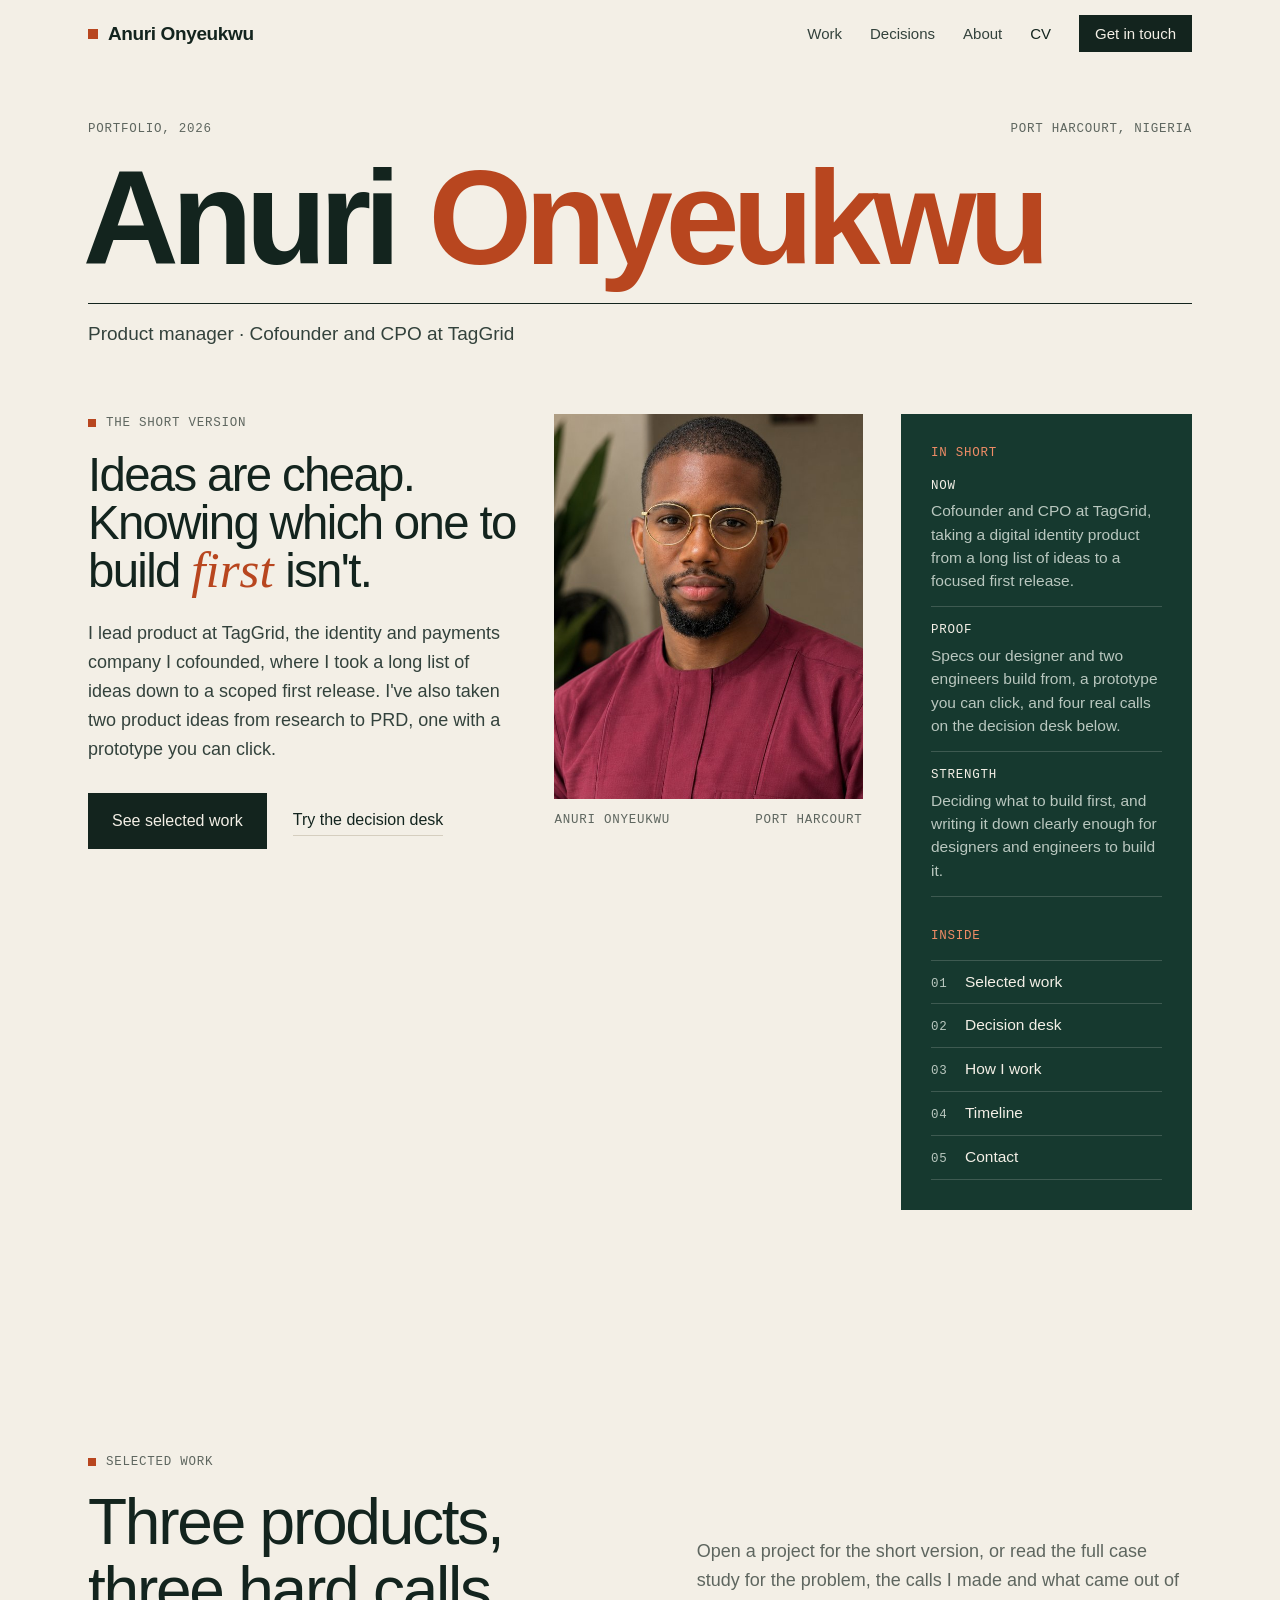
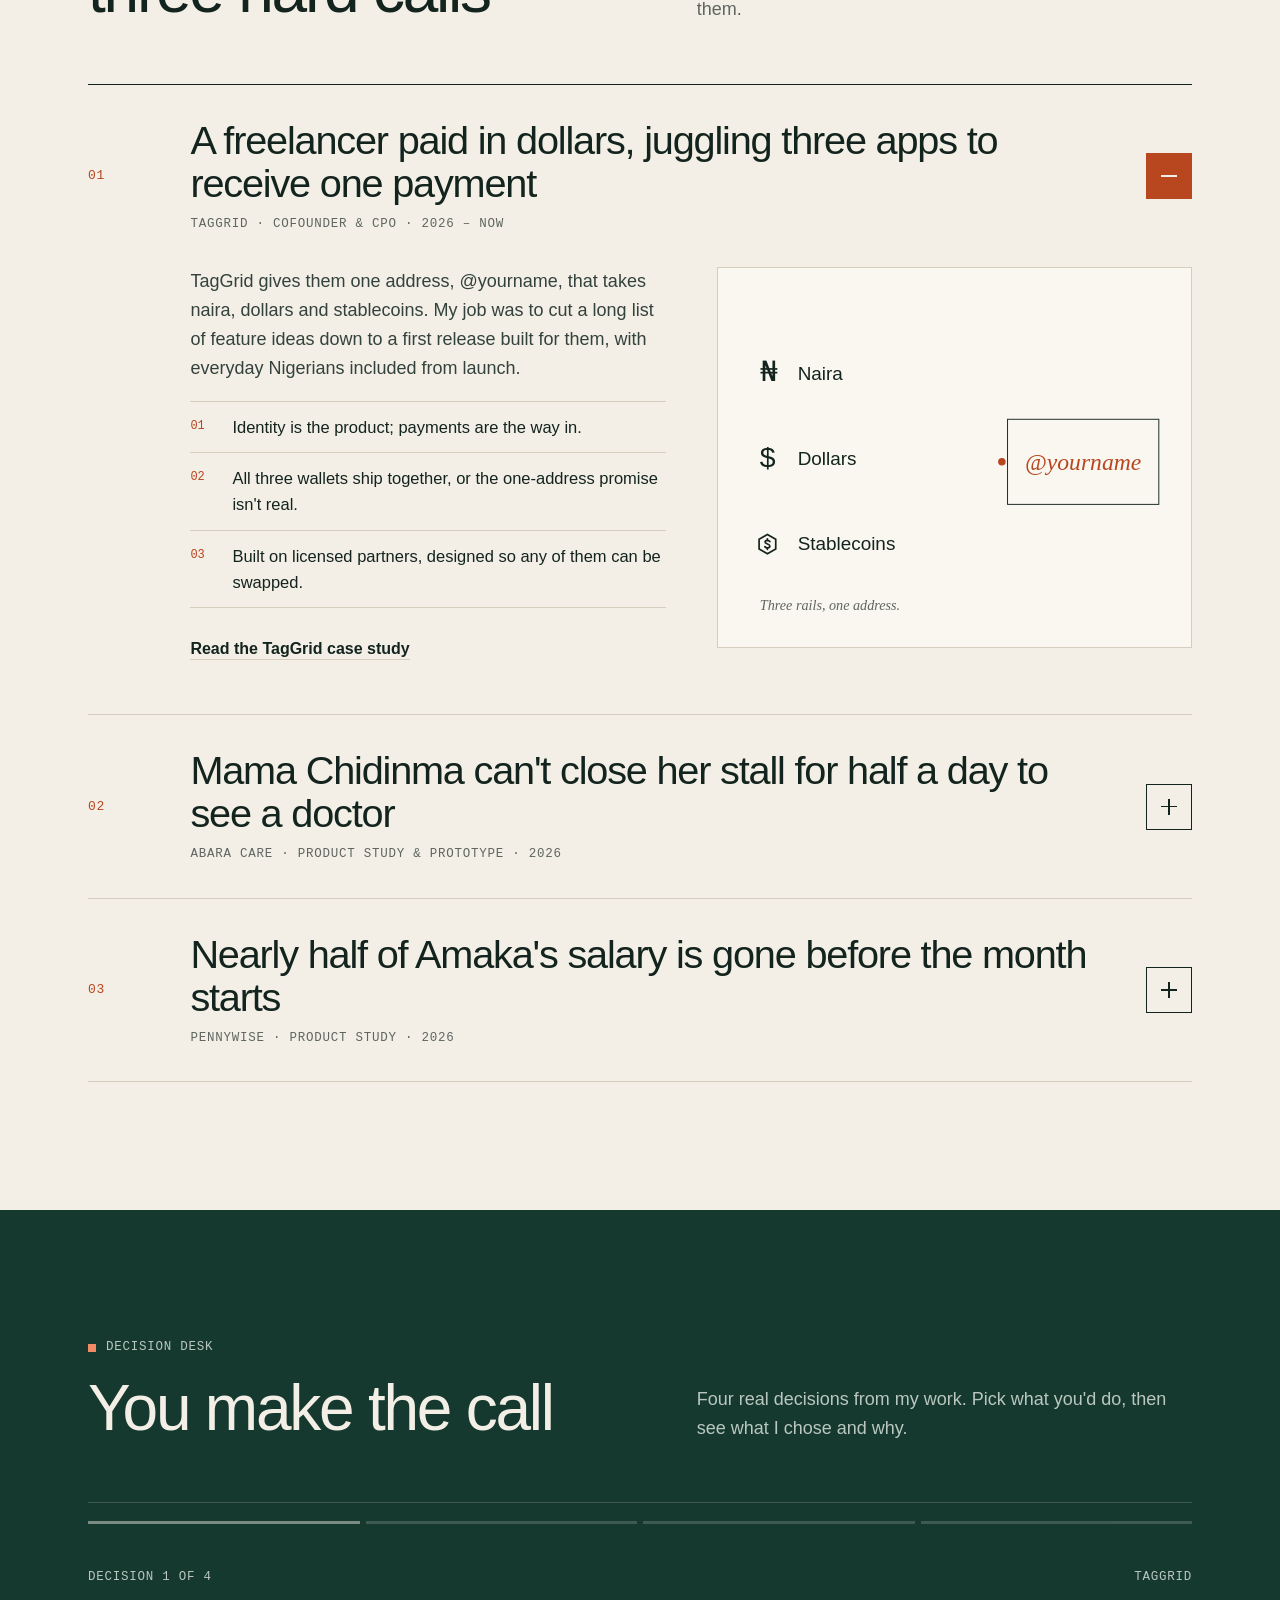
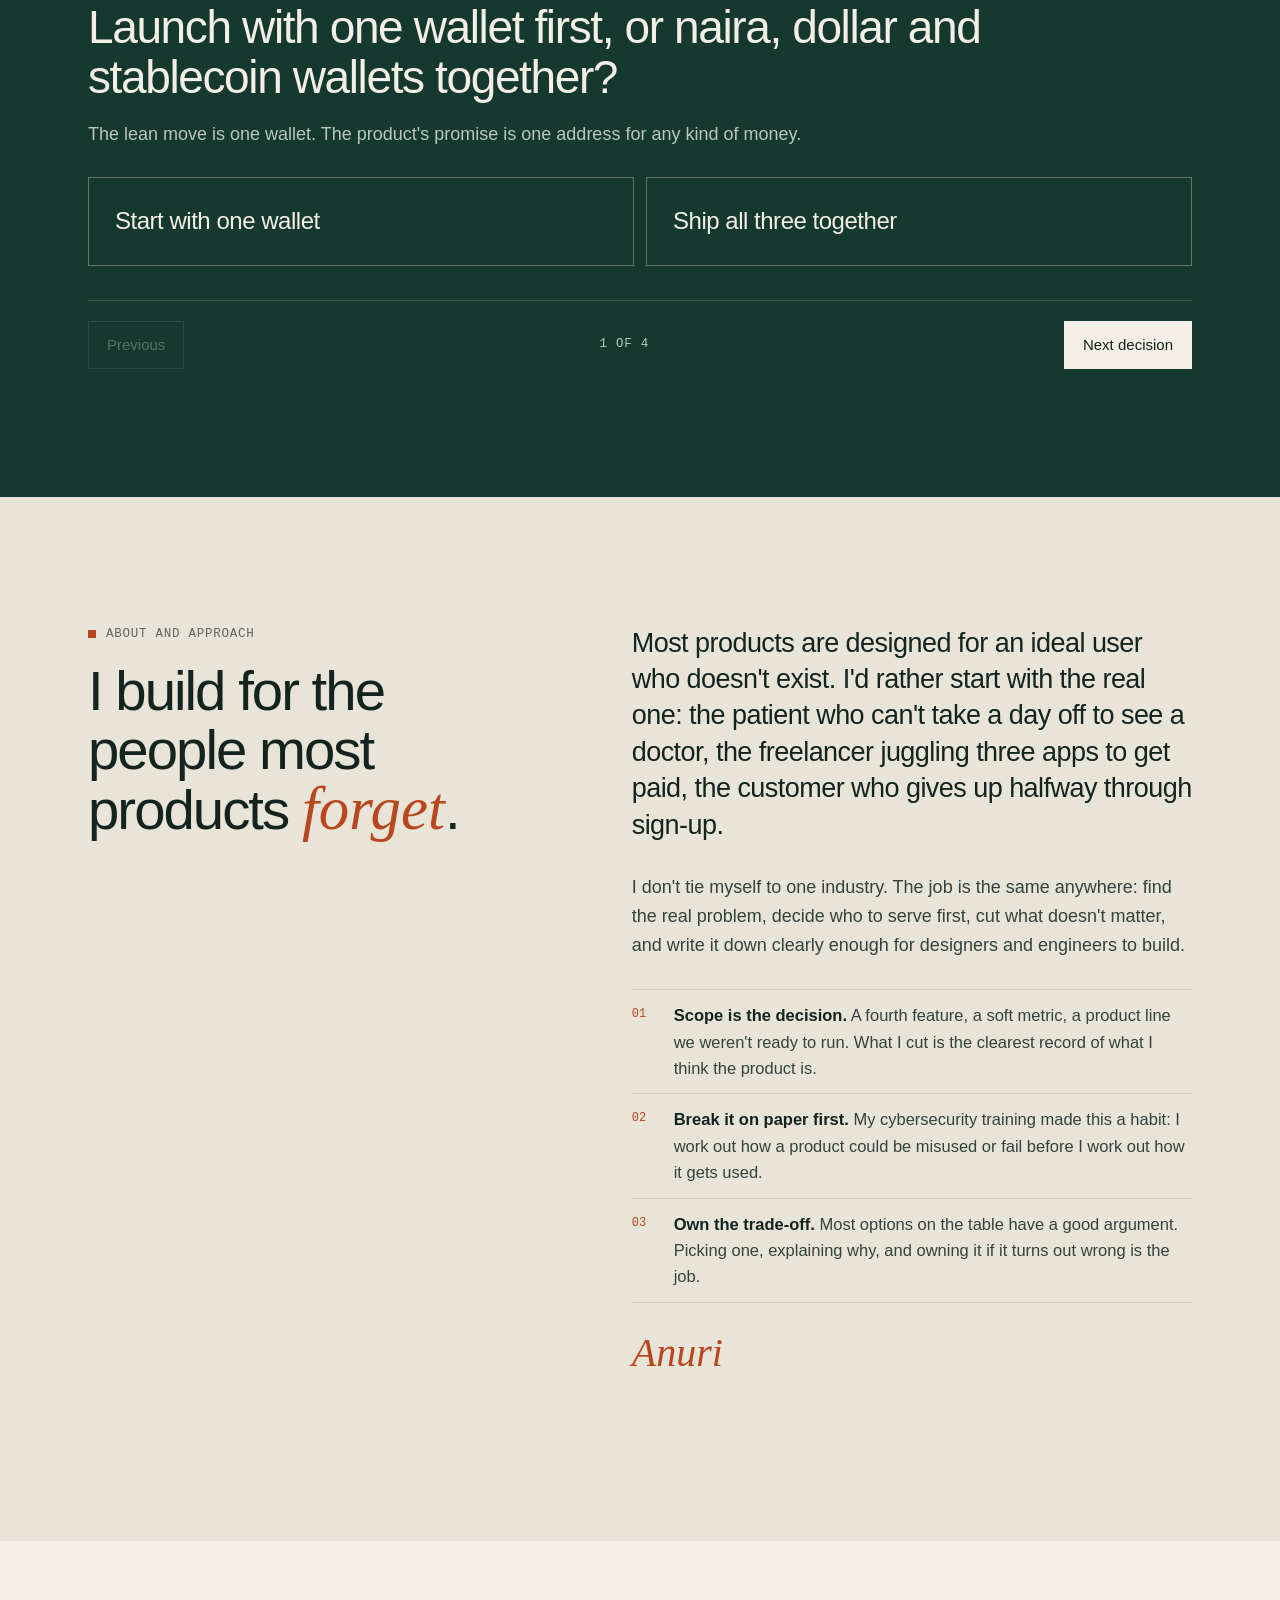
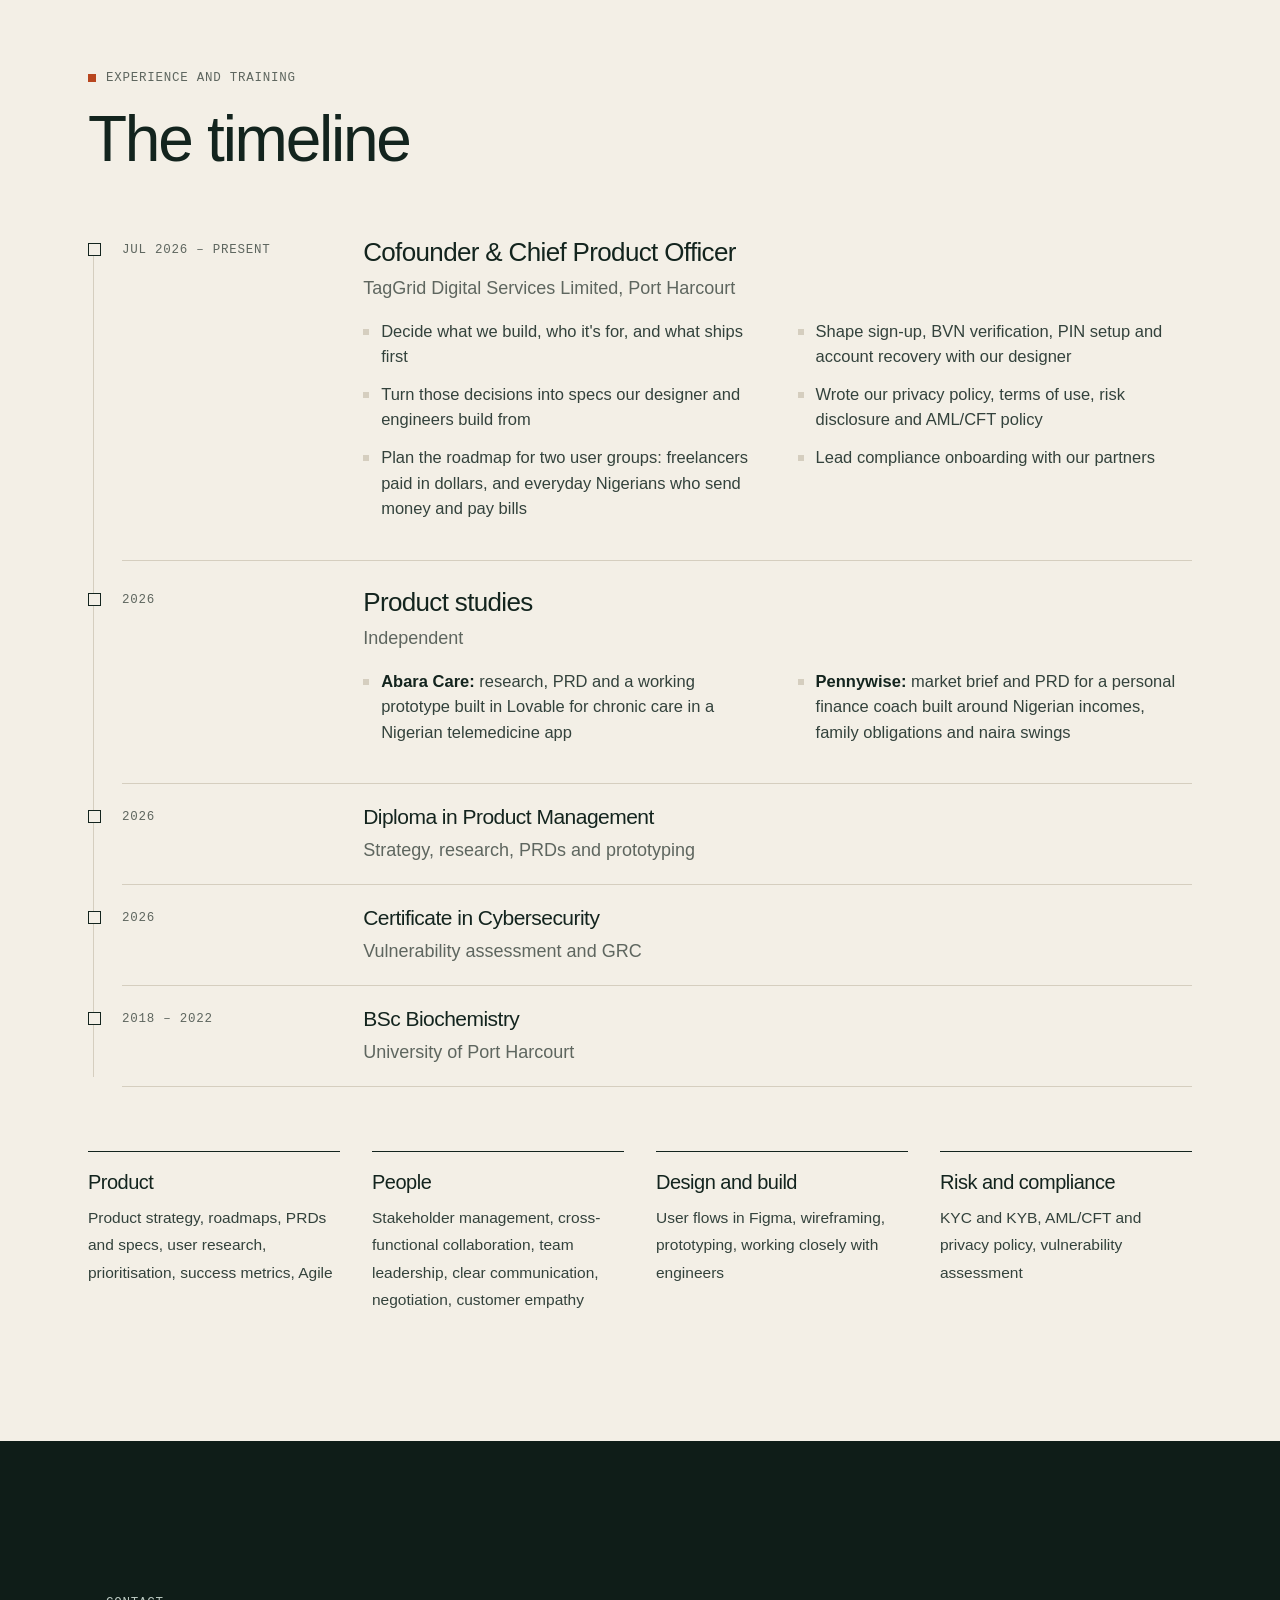
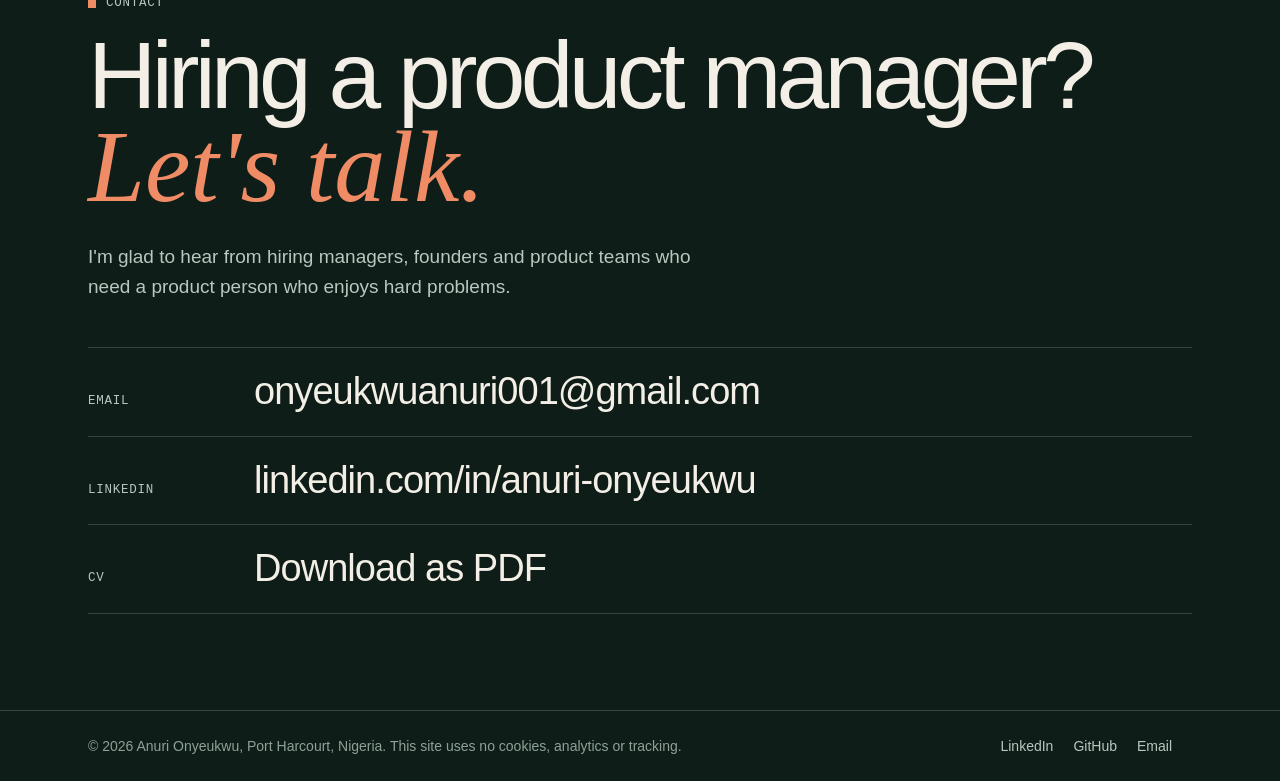
==== commit f9c26693: "People-first home page, merged About and Approach, case study copy fixes Co-Authored-By: Claude Opus" ====
--- a/index.html
+++ b/index.html
@@ -53,8 +53,7 @@
     <ul>
       <li><a href="#work">Work</a></li>
       <li class="hide-sm"><a href="#decisions">Decisions</a></li>
-      <li class="hide-sm"><a href="#approach">Approach</a></li>
-      <li class="hide-sm"><a href="#faq">FAQ</a></li>
+      <li class="hide-sm"><a href="#about">About</a></li>
       <li class="hide-sm"><a class="cv" href="assets/Anuri-Onyeukwu-CV.pdf" download="Anuri-Onyeukwu-CV.pdf">CV</a></li>
       <li><a class="nav-cta" href="#contact">Get in touch</a></li>
     </ul>
@@ -75,8 +74,8 @@
       <div class="broadsheet">
         <div class="col lead">
           <p class="kicker">The short version</p>
-          <h1>I turn messy, real-world problems into products people use and <em>trust</em>.</h1>
-          <p class="intro">I've taken products from first idea to a scoped release, most recently as cofounder and Chief Product Officer of TagGrid. I ask what could break before we build it, because that's the cheapest time to find out.</p>
+          <h1>Ideas are cheap. Knowing which one to build <em>first</em> isn't.</h1>
+          <p class="intro">I lead product at TagGrid, the identity and payments company I cofounded, where I took a long list of ideas down to a scoped first release. I've also taken two product ideas from research to PRD, one with a prototype you can click.</p>
           <div class="actions">
             <a class="btn" href="#work">See selected work</a>
             <a class="link" href="#decisions">Try the decision desk</a>
@@ -92,17 +91,16 @@
           <h2 class="side-h">In short</h2>
           <dl class="shortlist">
             <div><dt>Now</dt><dd>Cofounder and CPO at TagGrid, taking a digital identity product from a long list of ideas to a focused first release.</dd></div>
-            <div><dt>Proof</dt><dd>A compliance suite written before the first user existed, and two product studies, one with a working prototype.</dd></div>
+            <div><dt>Proof</dt><dd>Specs our designer and two engineers build from, a prototype you can click, and four real calls on the decision desk below.</dd></div>
             <div><dt>Strength</dt><dd>Deciding what to build first, and writing it down clearly enough for designers and engineers to build it.</dd></div>
           </dl>
           <h2 class="side-h">Inside</h2>
           <ol class="toc">
             <li><a href="#work"><span>Selected work</span><i></i><b>01</b></a></li>
             <li><a href="#decisions"><span>Decision desk</span><i></i><b>02</b></a></li>
-            <li><a href="#approach"><span>How I work</span><i></i><b>03</b></a></li>
+            <li><a href="#about"><span>How I work</span><i></i><b>03</b></a></li>
             <li><a href="#experience"><span>Timeline</span><i></i><b>04</b></a></li>
-            <li><a href="#faq"><span>Questions</span><i></i><b>05</b></a></li>
-            <li><a href="#contact"><span>Contact</span><i></i><b>06</b></a></li>
+            <li><a href="#contact"><span>Contact</span><i></i><b>05</b></a></li>
           </ol>
         </aside>
       </div>
@@ -120,16 +118,16 @@
         <details class="entry" open>
           <summary>
             <span class="num">01</span>
-            <span class="t"><span class="title">Cutting a long wish list down to a first release</span><span class="meta">TagGrid · Cofounder &amp; CPO · 2026 – now</span></span>
+            <span class="t"><span class="title">A freelancer paid in dollars, juggling three apps to receive one payment</span><span class="meta">TagGrid · Cofounder &amp; CPO · 2026 – now</span></span>
             <span class="pm" aria-hidden="true"></span>
           </summary>
           <div class="entry-body">
             <div>
-              <p>A digital identity platform for Nigeria. It started as a long document listing every feature it could ever have. I sorted it into three layers, chose who to build for first, and cut it down to a first release.</p>
+              <p>TagGrid gives them one address, @yourname, that takes naira, dollars and stablecoins. My job was to cut a long list of feature ideas down to a first release built for them, with everyday Nigerians included from launch.</p>
               <ul class="takeaways">
                 <li>Identity is the product; payments are the way in.</li>
-                <li>First user: freelancers paid in dollars, with everyday Nigerians included from launch.</li>
-                <li>Privacy policy, terms, risk disclosure and AML/CFT policy written before the first user.</li>
+                <li>All three wallets ship together, or the one-address promise isn't real.</li>
+                <li>Built on licensed partners, designed so any of them can be swapped.</li>
               </ul>
               <a class="more" href="#/taggrid">Read the TagGrid case study</a>
             </div>
@@ -154,18 +152,18 @@
         <details class="entry">
           <summary>
             <span class="num">02</span>
-            <span class="t"><span class="title">Treating a 14% retention rate as a continuity problem</span><span class="meta">Abara Care · Product study &amp; prototype · 2026</span></span>
+            <span class="t"><span class="title">Mama Chidinma can't close her stall for half a day to see a doctor</span><span class="meta">Abara Care · Product study &amp; prototype · 2026</span></span>
             <span class="pm" aria-hidden="true"></span>
           </summary>
           <div class="entry-body">
             <div>
-              <p>A telemedicine app kept 14% of users after 30 days. I traced it to one-off consultations, wrote the PRD and built a working prototype around a doctor who follows up.</p>
+              <p>She's 52, sells provisions in Enugu and has high blood pressure. In the brief I worked from, a telemedicine app kept only 14% of users after 30 days, because it offered one-off consultations. I wrote the PRD and built a working prototype around a doctor who follows up.</p>
               <ul class="takeaways">
-                <li>Built for Mama Chidinma, 52, a market trader in Enugu with high blood pressure.</li>
                 <li>Three features as one loop: care plan, check-ins, same doctor. The health-tips feed was cut.</li>
+                <li>A licensed doctor makes every clinical decision; the app only summarises and nudges.</li>
                 <li>Target: 30-day retention from 14% to 30% or more, with a guardrail on muted reminders.</li>
               </ul>
-              <a class="more" href="#/abara">Read the Abara Care case study</a>
+              <p class="entry-links"><a class="more" href="https://abara-health-flow.lovable.app" target="_blank" rel="noopener">Try the prototype</a><a class="more" href="#/abara">Read the Abara Care case study</a></p>
             </div>
             <div class="visual peek">
             <div class="phone" role="img" aria-label="The prototype's home screen for Mama Chidinma, showing her latest blood pressure reading and medication">
@@ -182,12 +180,12 @@
         <details class="entry">
           <summary>
             <span class="num">03</span>
-            <span class="t"><span class="title">Designing a money coach around Nigerian incomes</span><span class="meta">Pennywise · Product study · 2026</span></span>
+            <span class="t"><span class="title">Nearly half of Amaka's salary is gone before the month starts</span><span class="meta">Pennywise · Product study · 2026</span></span>
             <span class="pm" aria-hidden="true"></span>
           </summary>
           <div class="entry-body">
             <div>
-              <p>A market brief and PRD for young professionals who keep running out of money before month-end, built on Nigerian survey and inflation data.</p>
+              <p>She takes home ₦195,000 in Lagos, and rent, money for her mother and a loan repayment come out first. I wrote the market brief and PRD for a money coach built around incomes like hers, using Nigerian survey and inflation data.</p>
               <ul class="takeaways">
                 <li>Sits on top of the savings and banking apps people already use.</li>
                 <li>Keeps coaching clear of regulated investment advice.</li>
@@ -296,25 +294,18 @@
     </div>
   </section>
 
-  <section class="alt" id="approach">
-    <div class="wrap">
-      <div class="sec-head">
-        <span class="count">Approach</span><h2>How I work</h2>
-      </div>
-      <div class="principles">
-        <article><h3>Users first</h3><p>Every product I specify names the people it serves before it names a feature. The generic persona gets rejected every time.</p></article>
-        <article><h3>Scope is the decision</h3><p>A fourth feature, a soft metric, a product line we weren't ready to run. The things I cut are the clearest record of what I think the product is.</p></article>
-        <article><h3>Break it on paper first</h3><p>I work out how a product could be misused or fail before I work out how it gets used. Fixing it in a document is cheaper than fixing it in production.</p></article>
-        <article><h3>Own the trade-off</h3><p>Every option on the table usually has a good argument. Picking one, explaining why, and owning it when it turns out wrong is the job.</p></article>
-      </div>
-
-      <div class="together">
-        <h3 class="kicker">Working together, in three steps</h3>
-        <ol>
-          <li><b>Find the real problem.</b><span>Talk to the people who have it, read the numbers, and write down who we're building for first.</span></li>
-          <li><b>Decide and write it down.</b><span>Scope, PRD, success metrics and a guardrail, clear enough for design and engineering to start without guessing.</span></li>
-          <li><b>Ship, measure, adjust.</b><span>Release the smallest version that tests the idea, check it against the metric we agreed, and change course in the open.</span></li>
-        </ol>
+  <section class="alt" id="about">
+    <div class="wrap about">
+      <div><span class="count">About and approach</span><h2>I build for the people most products <em>forget</em>.</h2></div>
+      <div class="copy">
+        <p>Most products are designed for an ideal user who doesn't exist. I'd rather start with the real one: the patient who can't take a day off to see a doctor, the freelancer juggling three apps to get paid, the customer who gives up halfway through sign-up.</p>
+        <p>I don't tie myself to one industry. The job is the same anywhere: find the real problem, decide who to serve first, cut what doesn't matter, and write it down clearly enough for designers and engineers to build.</p>
+        <ul class="takeaways">
+          <li><b>Scope is the decision.</b> A fourth feature, a soft metric, a product line we weren't ready to run. What I cut is the clearest record of what I think the product is.</li>
+          <li><b>Break it on paper first.</b> My cybersecurity training made this a habit: I work out how a product could be misused or fail before I work out how it gets used.</li>
+          <li><b>Own the trade-off.</b> Most options on the table have a good argument. Picking one, explaining why, and owning it if it turns out wrong is the job.</li>
+        </ul>
+        <p class="sign">Anuri</p>
       </div>
     </div>
   </section>
@@ -370,44 +361,6 @@
         <div><h3>People</h3><p>Stakeholder management, cross-functional collaboration, team leadership, clear communication, negotiation, customer empathy</p></div>
         <div><h3>Design and build</h3><p>User flows in Figma, wireframing, prototyping, working closely with engineers</p></div>
         <div><h3>Risk and compliance</h3><p>KYC and KYB, AML/CFT and privacy policy, vulnerability assessment</p></div>
-      </div>
-    </div>
-  </section>
-
-  <section class="alt" id="about">
-    <div class="wrap about">
-      <div><span class="count">About me</span><h2>I build for the people most products <em>forget</em>.</h2></div>
-      <div class="copy">
-        <p>Most products are designed for an ideal user who doesn't exist. I'd rather start with the real one: the patient who can't take a day off to see a doctor, the freelancer juggling three apps to get paid, the customer who gives up halfway through sign-up.</p>
-        <p>I'm a product manager, and I don't limit myself to one industry. The job is the same wherever I work: find the real problem, decide who to serve first, cut what doesn't matter, and write it down clearly enough for designers and engineers to build.</p>
-        <p>Right now I do that at TagGrid, the company I cofounded, where I lead product from strategy through to the first release.</p>
-        <p>My cybersecurity training shapes how I work. Before anything ships, I want to know how it could be misused and who gets hurt if it fails. Whatever the product, that question belongs to the product team.</p>
-        <p>I like problems that don't fit a template, teams that argue for the user, and products that feel simple because someone did the hard thinking first.</p>
-        <p class="sign">Anuri</p>
-      </div>
-    </div>
-  </section>
-
-  <section id="faq">
-    <div class="wrap faq-wrap">
-      <div><span class="count">FAQ</span><h2>Questions people ask</h2></div>
-      <div class="faq">
-        <details>
-          <summary>Which industries have you worked in?</summary>
-          <p>Digital identity and payments at TagGrid, plus product studies in health tech (Abara Care) and personal finance (Pennywise). I don't tie myself to one industry; the work of finding the real problem and deciding what ships first is the same everywhere.</p>
-        </details>
-        <details>
-          <summary>Can I see your PRDs?</summary>
-          <p>Yes. Ask by email and I'll walk you through the Abara Care and Pennywise documents.</p>
-        </details>
-        <details>
-          <summary>What was your background before product?</summary>
-          <p>I studied biochemistry at the University of Port Harcourt, and I hold a certificate in cybersecurity alongside my product management diploma.</p>
-        </details>
-        <details>
-          <summary>Where are you based?</summary>
-          <p>Port Harcourt, Nigeria, on West Africa Time (GMT+1).</p>
-        </details>
       </div>
     </div>
   </section>
@@ -467,19 +420,19 @@
           <li>Lead with one user, launch for two: freelancers paid in dollars, and everyday Nigerians.</li>
           <li>Ship all three wallets together, or the address claim isn't real.</li>
           <li>Build on licensed partners, and design so any of them can be swapped.</li>
-          <li>Write the compliance suite before the first user exists.</li>
+          <li>Build compliance into the product from the start.</li>
         </ol>
       </div>
     </aside>
     <article class="prose">
       <aside class="brief" aria-label="In brief"><p class="kicker">In brief</p><dl><div><dt>Problem</dt><dd>A long list of feature ideas, and a wallet market already crowded with better-funded apps.</dd></div><div><dt>My role</dt><dd>Cofounder and CPO: strategy, scope, compliance and partners.</dd></div><div><dt>What I did</dt><dd>Made identity the product, chose the first user, scoped the first release and wrote the compliance suite.</dd></div></dl></aside>
-      <p class="opener">It started with a document that listed every feature TagGrid could ever have.</p>
+      <p class="opener">If you earn from abroad in Nigeria, getting paid means a bank app, a dollar account and a crypto exchange, and moving money between them by hand.</p>
       <h2>Context</h2>
       <p>TagGrid started as a long document listing every feature the product could ever have: wallets, cards, bills, savings, investments, crypto, a merchant layer, an identity layer. All of it was reasonable, and together it was far more than one team could build.</p>
       <p>I came in as the product cofounder with one job: turn that into something we could build, launch and defend.</p>
       <h2>The problem</h2>
       <p>Nigeria has more wallet apps than anyone can name, and they compete on the same thing: moving naira between banks slightly faster or slightly cheaper than the next one. Entering that fight with less money than the incumbents was not a strategy.</p>
-      <p>But underneath the feature list was an idea nobody in the market owned. Nigerian money has no address. You receive money by reading a ten-digit account number aloud on WhatsApp. If you earn from abroad, you juggle a bank app, a dollar account and a crypto exchange, and move money between them by hand.</p>
+      <p>But underneath the feature list was an idea nobody in the market owned. Nigerian money has no address. You receive money by reading a ten-digit account number aloud on WhatsApp. Earn in dollars, and you do that across three different apps.</p>
       <blockquote>Account numbers move money. <b>Addresses build networks.</b></blockquote>
       <h2>What I decided</h2>
       <p><strong>Identity is the product.</strong> I sorted every feature into three layers and deferred anything that didn't make the Tag more useful to know.</p>
@@ -502,7 +455,7 @@
       <p><strong>Lead with one user, launch for two.</strong> The first user we design around is the Nigerian freelancer or remote worker earning in dollars and living in naira. They feel the pain most sharply, and every foreign client who pays them sees the product work. Everyday Nigerians who send money and pay bills come in from launch too.</p>
       <p><strong>Ship the wallets together.</strong> The obvious lean move was one wallet first. I argued the opposite. If a Tag only receives naira, it's just another account number with a nickname. The claim only holds if the same address takes naira, dollars and stablecoins.</p>
       <p><strong>Build on partners, and design to switch.</strong> Custody, transfers and cards run through licensed financial institutions. I compared providers on their fees rather than their feature lists, and kept the Tag-to-account directory in our own database, so a provider can change without moving a single user.</p>
-      <p><strong>Compliance before launch.</strong> I wrote the AML/CFT policy, privacy policy, terms of use and risk disclosure before a single user existed, and built KYC and KYB into onboarding. A payments product is an attack surface, and I'd rather specify fraud controls up front than retrofit them after the first incident.</p>
+      <p><strong>Compliance from the start.</strong> I wrote the AML/CFT policy, privacy policy, terms of use and risk disclosure early, and built KYC and KYB into onboarding. A payments product is an attack surface, and I'd rather specify fraud controls up front than retrofit them after the first incident.</p>
       <h2>What I produced</h2>
       <ul>
         <li>Product strategy and positioning</li>
@@ -550,7 +503,7 @@
     </aside>
     <article class="prose">
       <aside class="brief" aria-label="In brief"><p class="kicker">In brief</p><dl><div><dt>Problem</dt><dd>30-day retention stuck at 14% in a Nigerian telemedicine app.</dd></div><div><dt>My role</dt><dd>Product study: research, PRD and a working prototype.</dd></div><div><dt>What I did</dt><dd>Reframed it as a continuity problem and designed a three-part care loop around one doctor.</dd></div><div><dt>Target</dt><dd>30-day retention from 14% to 30% or more within two quarters.</dd></div></dl></aside>
-      <p class="opener">It started with one number: 14% of users were still around after 30 days.</p>
+      <p class="opener">Mama Chidinma can't close her stall for half a day to queue at a hospital, so she waits until it's a crisis.</p>
       <h2>Context</h2>
       <p>The brief described Abara, a Nigerian telemedicine app whose founder wanted it to feel like "a family doctor, not an emergency room," and whose 30-day retention sat at 14 percent. I researched the problem, wrote the PRD and built a working prototype.</p>
       <h2>The problem</h2>
@@ -559,7 +512,7 @@
       <blockquote>Abara's retention problem was <b>a continuity problem.</b></blockquote>
       <h2>What I decided</h2>
       <p><strong>Fix continuity.</strong> Every competitor optimises the single consultation. Nobody owns what happens after. Abara already had verified doctors, a patient-owned record and a family plan, and was using them one visit at a time.</p>
-      <p><strong>Build for Mama Chidinma.</strong> The obvious persona was a 35-year-old urban professional. The research pointed elsewhere: a 52-year-old who sells provisions at Ogbete Main Market in Enugu, pays cash, and can't close her stall for half a day to queue at a hospital. She doesn't need another way to reach a doctor in an emergency. She needs a doctor who keeps an eye on her between them.</p>
+      <p><strong>Build for Mama Chidinma.</strong> The obvious persona was a 35-year-old urban professional. The research pointed elsewhere: a 52-year-old who sells provisions at Ogbete Main Market in Enugu and pays for her care in cash. She doesn't need another way to reach a doctor in an emergency. She needs a doctor who keeps an eye on her between them.</p>
       <div class="layers">
         <div class="layer core"><b>My care plan</b><span>The reason to return: what to track, how often, the target, the medication.</span></div>
         <div class="layer"><b>Check-ins and nudges</b><span>Paced reminders that escalate to her doctor when readings drift.</span></div>
@@ -639,7 +592,7 @@
       <p>A product study in two parts: a market brief, then a PRD built on top of it. I picked personal finance because it's where a Western template fails a Nigerian user most completely.</p>
       <h2>The problem</h2>
       <p>Nigeria's inflation hit 34.8 percent at the end of 2024, and the naira lost more than half its value in two years. According to EFInA, 84 percent of Nigerian adults ran out of money in the previous twelve months.</p>
-      <p>The apps young Nigerians already use, PiggyVest, Cowrywise, Kuda, are good at holding money. None of them coach. None of them ask why you keep hitting zero on the 22nd.</p>
+      <p>The apps young Nigerians already use, PiggyVest, Cowrywise, Kuda, are good at holding money. None of them coach.</p>
       <blockquote>Nothing had looked at her actual situation and told her <b>what to do, in order.</b></blockquote>
       <h2>What I decided</h2>
       <p><strong>Rebuild the brief for Nigeria.</strong> The first pass leaned on American statistics. Accurate, and useless. I rebuilt it from EFInA survey data, CBN inflation figures, and the apps Nigerians actually have on their phones.</p>
@@ -677,5 +630,6 @@
 </footer>
 
 <script src="script.js"></script>
+
 </body>
 </html>
--- a/style.css
+++ b/style.css
@@ -456,3 +456,9 @@
   *,*::before,*::after{transition-duration:.01ms!important;animation-duration:.01ms!important}
   .front .portrait img{scale:1}
 }
+
+/* Oct 2026: two links under an entry, and the approach list inside About */
+.entry-links{display:flex;flex-wrap:wrap;gap:12px 28px;margin:0}
+.about .copy .takeaways{margin:30px 0 28px}
+.about .copy .takeaways li{color:var(--ink-2)}
+.about .copy .takeaways b{color:var(--ink);font-weight:600}
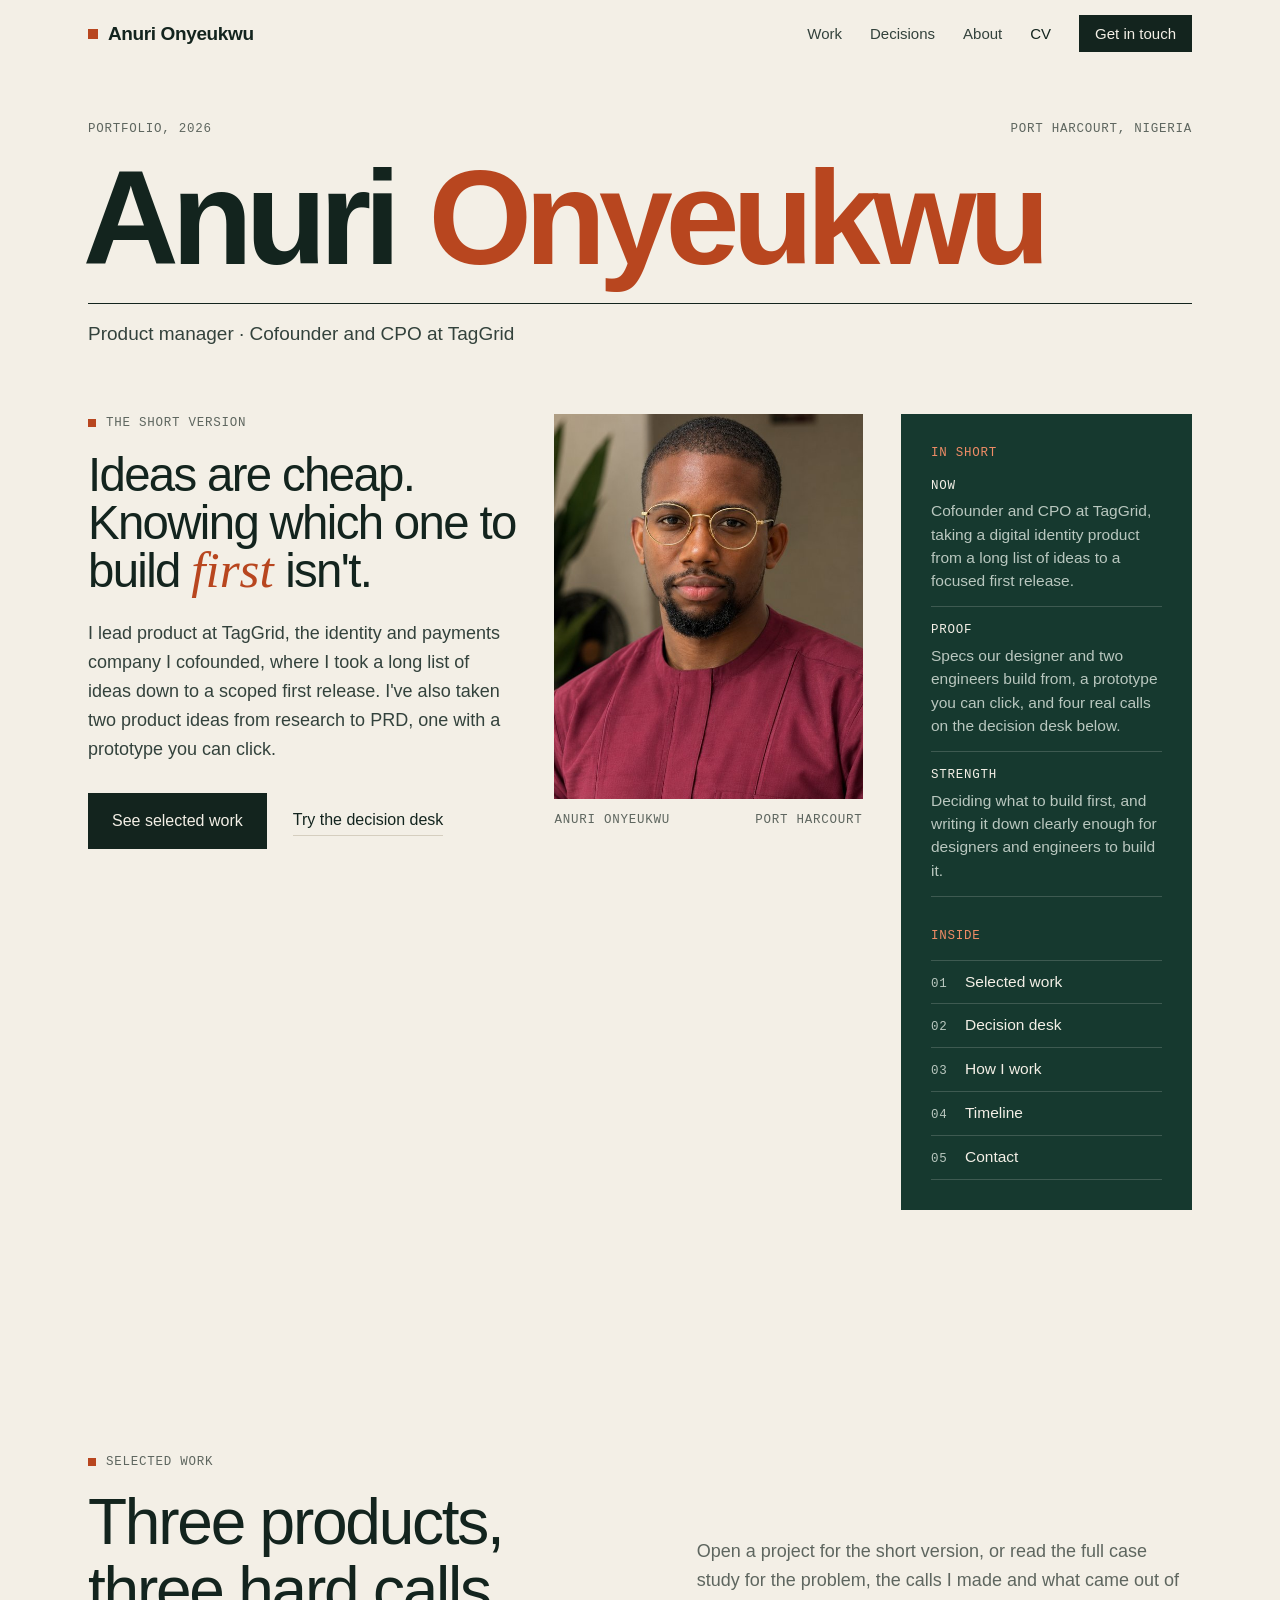
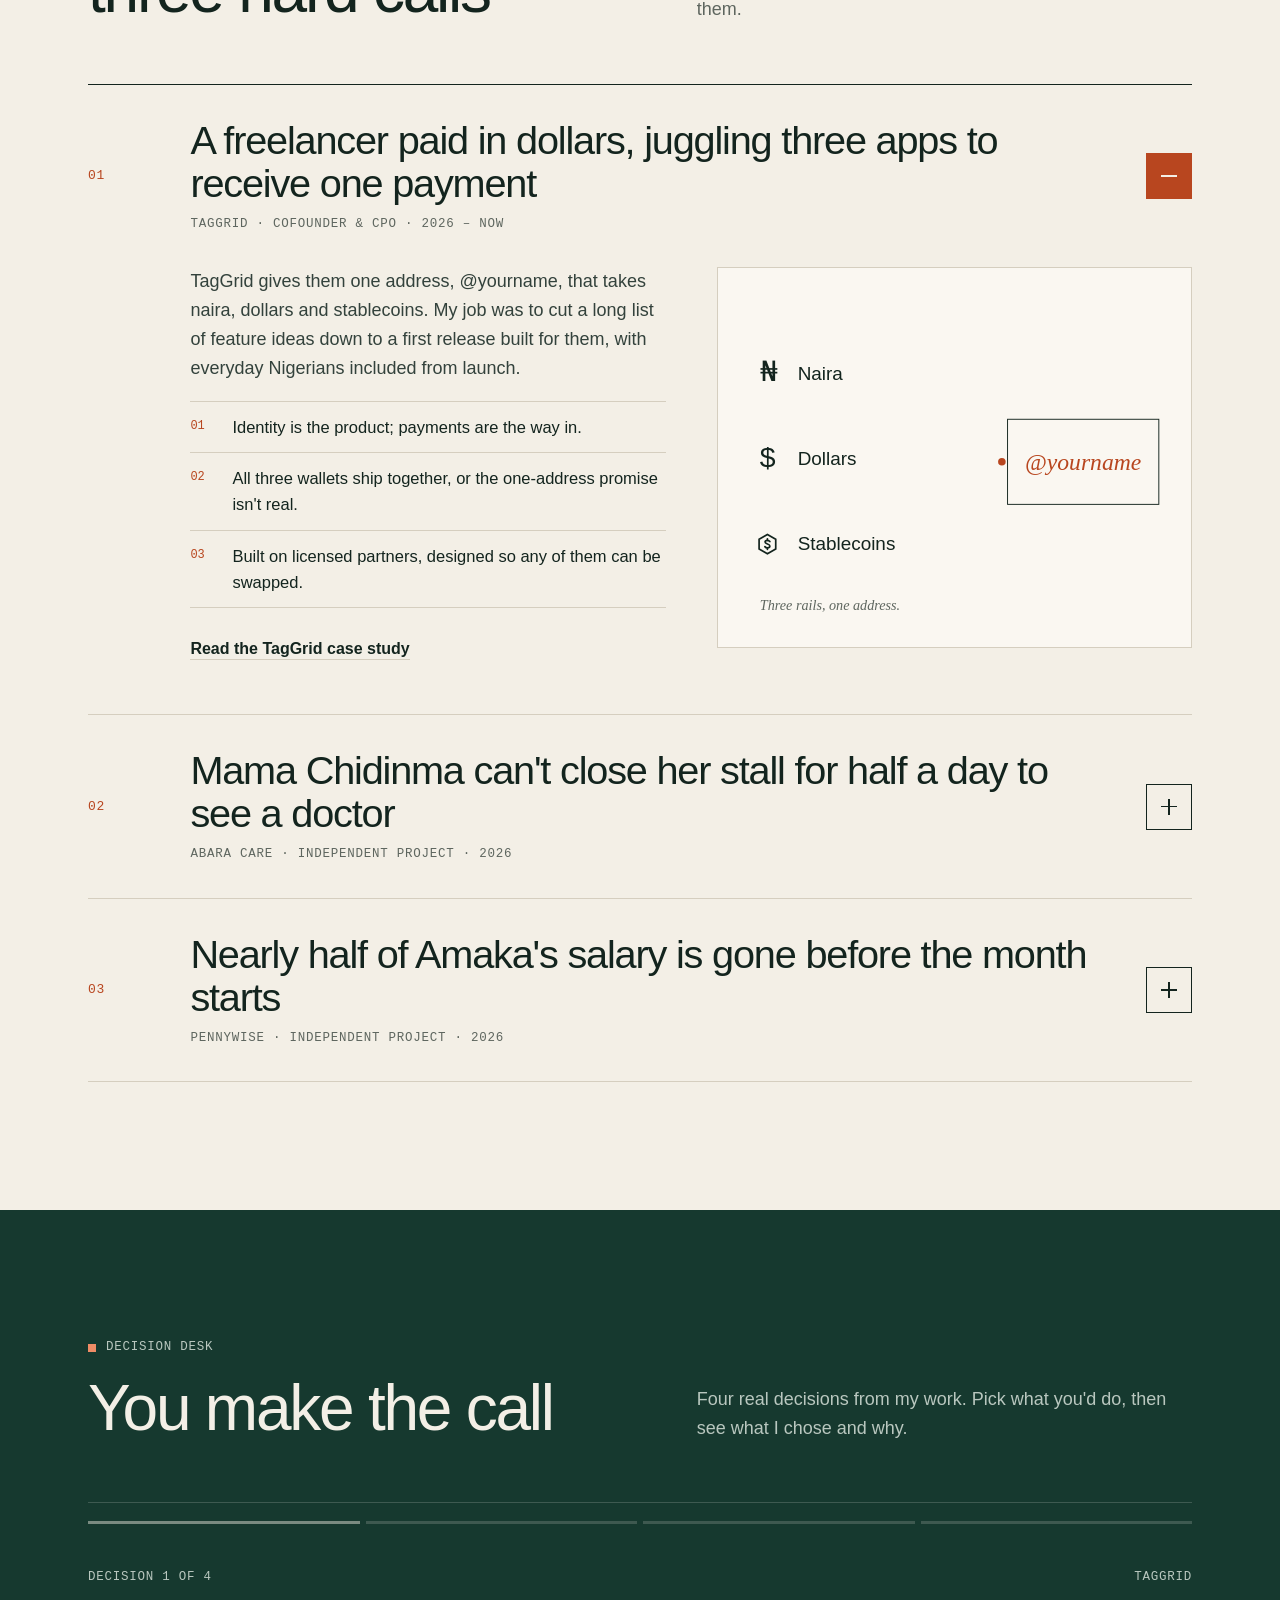
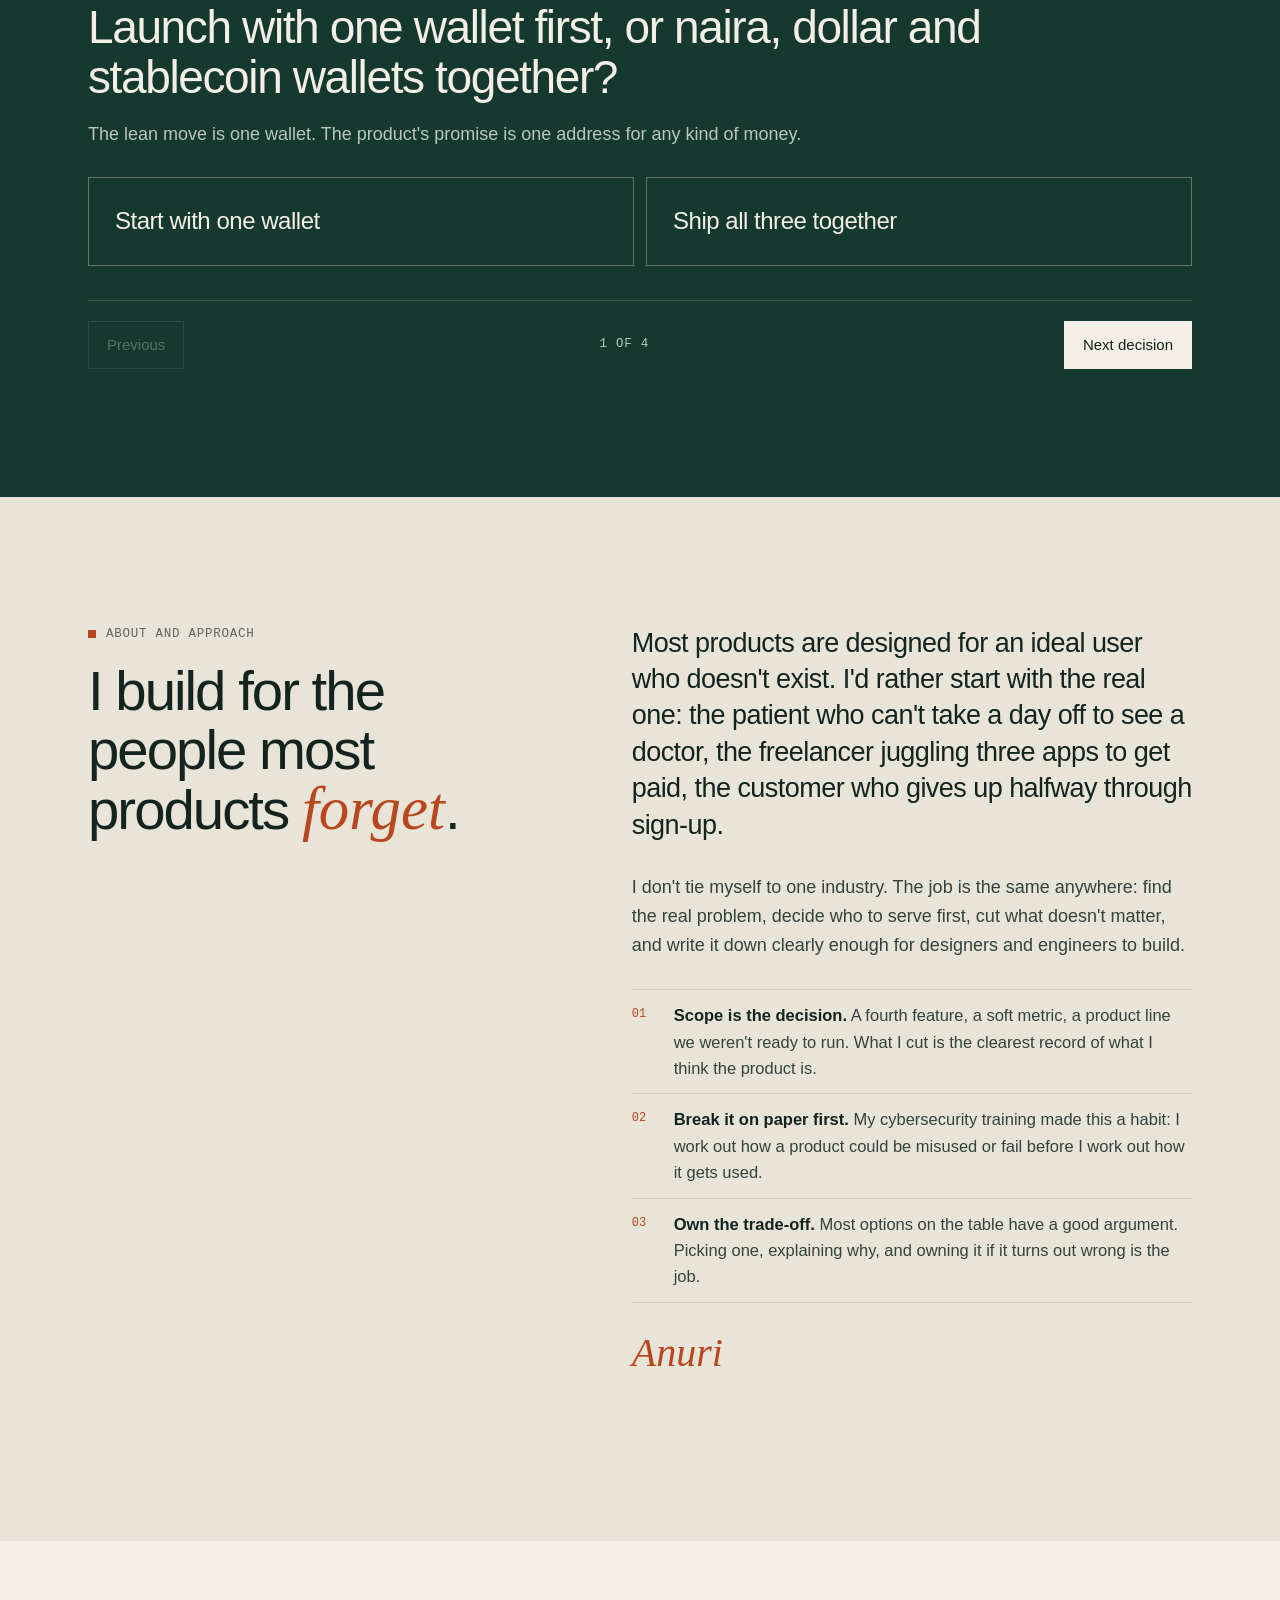
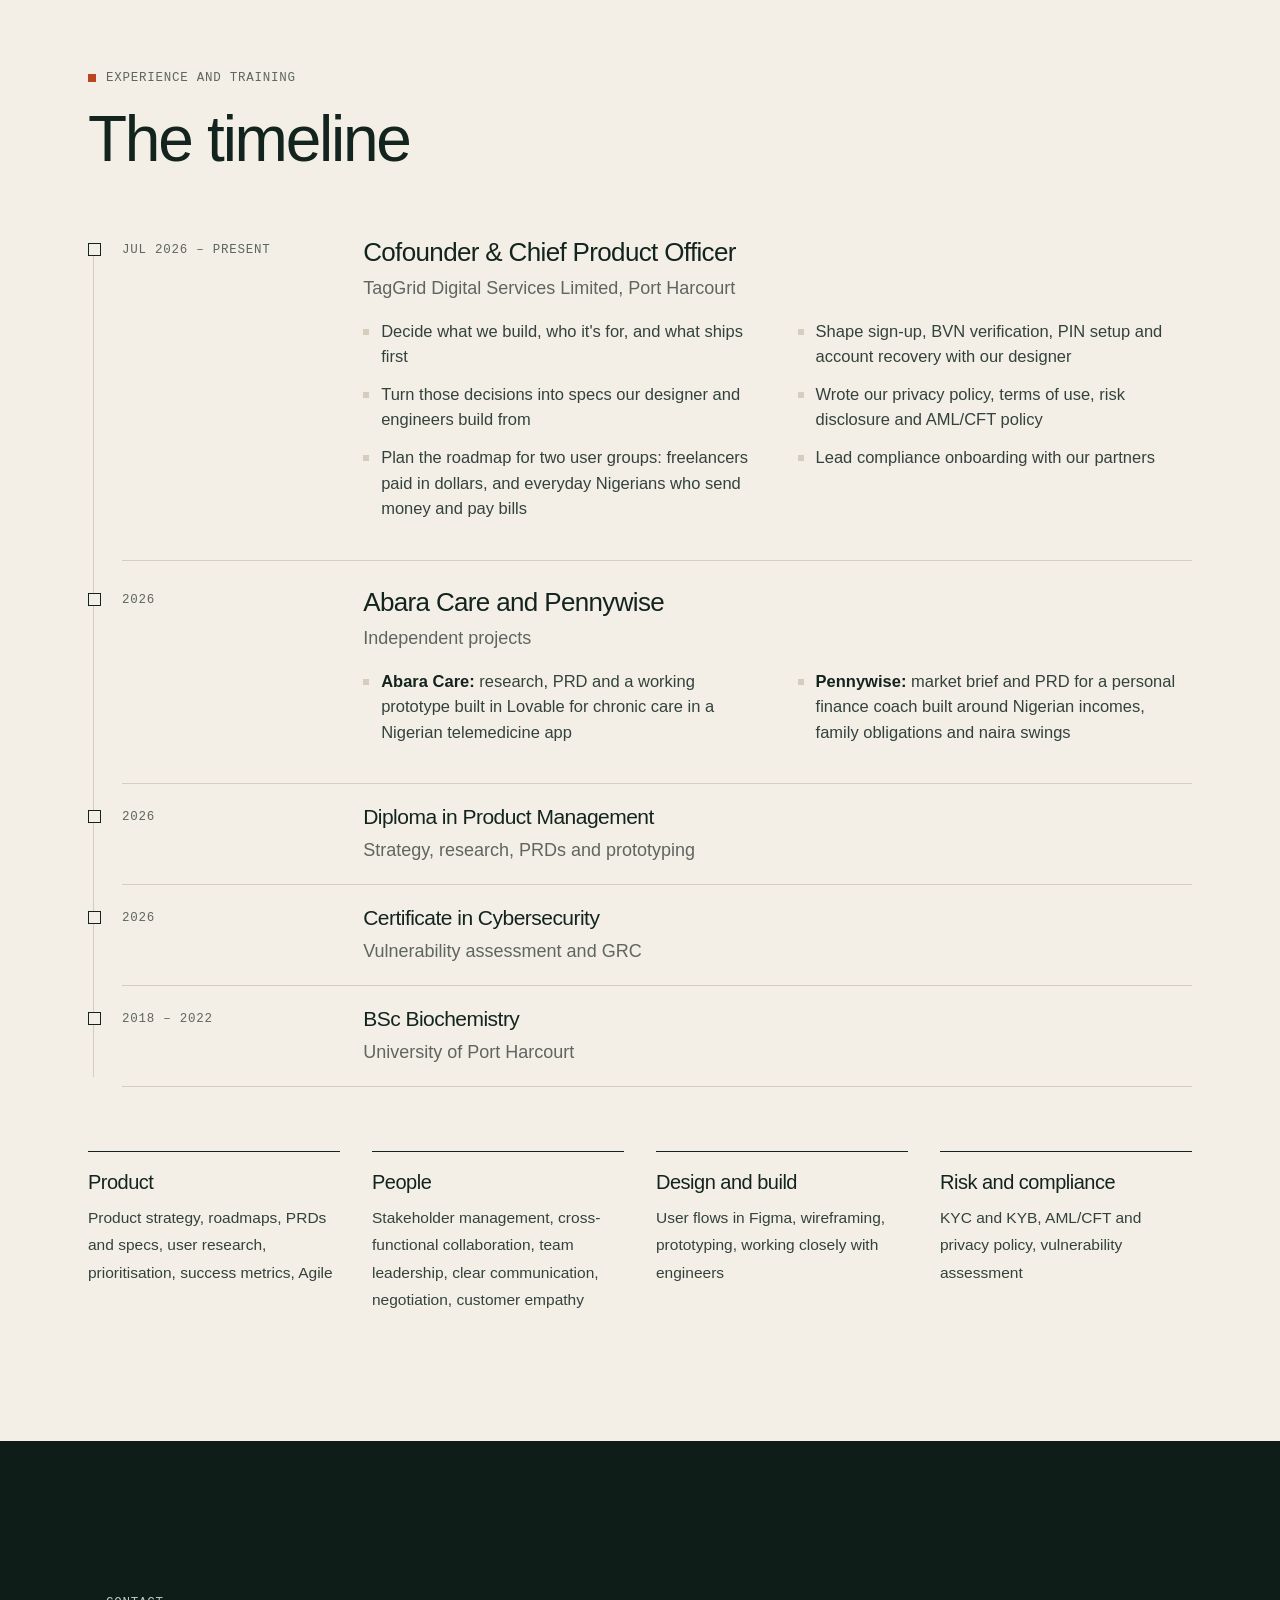
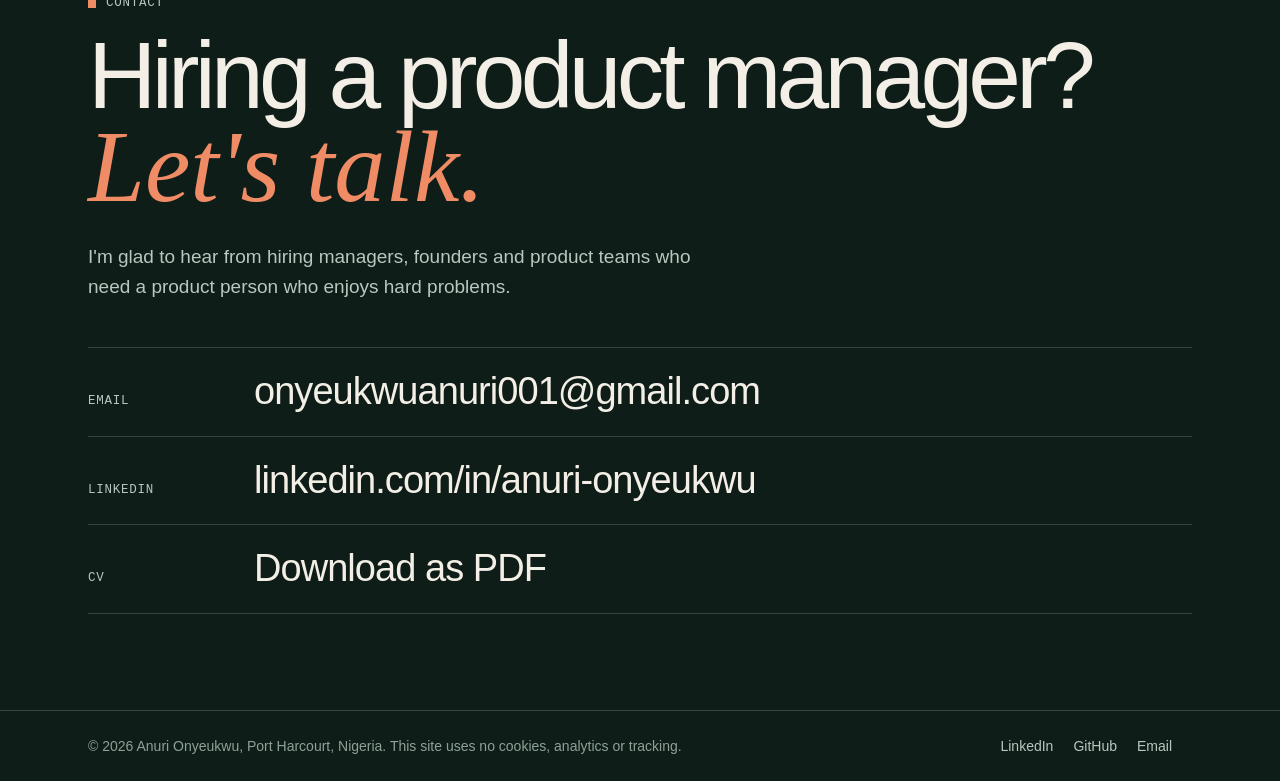
==== commit 19c10b1c: "Rename product studies to independent projects Co-Authored-By: Claude Opus 5.5 <noreply@anthropic.co" ====
--- a/index.html
+++ b/index.html
@@ -152,7 +152,7 @@
         <details class="entry">
           <summary>
             <span class="num">02</span>
-            <span class="t"><span class="title">Mama Chidinma can't close her stall for half a day to see a doctor</span><span class="meta">Abara Care · Product study &amp; prototype · 2026</span></span>
+            <span class="t"><span class="title">Mama Chidinma can't close her stall for half a day to see a doctor</span><span class="meta">Abara Care · Independent project · 2026</span></span>
             <span class="pm" aria-hidden="true"></span>
           </summary>
           <div class="entry-body">
@@ -180,7 +180,7 @@
         <details class="entry">
           <summary>
             <span class="num">03</span>
-            <span class="t"><span class="title">Nearly half of Amaka's salary is gone before the month starts</span><span class="meta">Pennywise · Product study · 2026</span></span>
+            <span class="t"><span class="title">Nearly half of Amaka's salary is gone before the month starts</span><span class="meta">Pennywise · Independent project · 2026</span></span>
             <span class="pm" aria-hidden="true"></span>
           </summary>
           <div class="entry-body">
@@ -334,8 +334,8 @@
         <li>
           <p class="when">2026</p>
           <div>
-            <h3>Product studies</h3>
-            <p class="org">Independent</p>
+            <h3>Abara Care and Pennywise</h3>
+            <p class="org">Independent projects</p>
             <ul>
               <li><b>Abara Care:</b> research, PRD and a working prototype built in Lovable for chronic care in a Nigerian telemedicine app</li>
               <li><b>Pennywise:</b> market brief and PRD for a personal finance coach built around Nigerian incomes, family obligations and naira swings</li>
@@ -481,7 +481,7 @@
       <h1>Abara Care</h1>
       <p class="lede">The chronic-care feature of a Nigerian telemedicine app: research, a PRD and a working prototype, built to turn a one-off consultation into a doctor who follows up.</p>
       <dl class="cs-meta">
-        <div><dt>Type</dt><dd>Product study + prototype</dd></div>
+        <div><dt>Type</dt><dd>Independent project</dd></div>
         <div><dt>Year</dt><dd>2026</dd></div>
         <div><dt>Output</dt><dd>Research, PRD, prototype, build log</dd></div>
         <div><dt>Prototype</dt><dd><a class="link" href="https://abara-health-flow.lovable.app" target="_blank" rel="noopener">Try it</a></dd></div>
@@ -502,7 +502,7 @@
       </div>
     </aside>
     <article class="prose">
-      <aside class="brief" aria-label="In brief"><p class="kicker">In brief</p><dl><div><dt>Problem</dt><dd>30-day retention stuck at 14% in a Nigerian telemedicine app.</dd></div><div><dt>My role</dt><dd>Product study: research, PRD and a working prototype.</dd></div><div><dt>What I did</dt><dd>Reframed it as a continuity problem and designed a three-part care loop around one doctor.</dd></div><div><dt>Target</dt><dd>30-day retention from 14% to 30% or more within two quarters.</dd></div></dl></aside>
+      <aside class="brief" aria-label="In brief"><p class="kicker">In brief</p><dl><div><dt>Problem</dt><dd>30-day retention stuck at 14% in a Nigerian telemedicine app.</dd></div><div><dt>My role</dt><dd>Ran it end to end: research, PRD and a working prototype.</dd></div><div><dt>What I did</dt><dd>Reframed it as a continuity problem and designed a three-part care loop around one doctor.</dd></div><div><dt>Target</dt><dd>30-day retention from 14% to 30% or more within two quarters.</dd></div></dl></aside>
       <p class="opener">Mama Chidinma can't close her stall for half a day to queue at a hospital, so she waits until it's a crisis.</p>
       <h2>Context</h2>
       <p>The brief described Abara, a Nigerian telemedicine app whose founder wanted it to feel like "a family doctor, not an emergency room," and whose 30-day retention sat at 14 percent. I researched the problem, wrote the PRD and built a working prototype.</p>
@@ -565,7 +565,7 @@
       <h1>Pennywise</h1>
       <p class="lede">A personal finance coach for young Nigerian professionals, taken from problem to PRD.</p>
       <dl class="cs-meta">
-        <div><dt>Type</dt><dd>Product study</dd></div>
+        <div><dt>Type</dt><dd>Independent project</dd></div>
         <div><dt>Year</dt><dd>2026</dd></div>
         <div><dt>Output</dt><dd>Market brief, PRD</dd></div>
         <div><dt>Market</dt><dd>Nigeria</dd></div>
@@ -586,10 +586,10 @@
       </div>
     </aside>
     <article class="prose">
-      <aside class="brief" aria-label="In brief"><p class="kicker">In brief</p><dl><div><dt>Problem</dt><dd>84% of Nigerian adults ran out of money in the past year (EFInA), and no app they use coaches them.</dd></div><div><dt>My role</dt><dd>Product study: market brief and PRD.</dd></div><div><dt>What I did</dt><dd>Rebuilt the brief on Nigerian data, drew the line between coaching and advice, and scoped a two-part MVP.</dd></div><div><dt>Safety metric</dt><dd>Every conversation flagged for human review answered within 24 hours.</dd></div></dl></aside>
+      <aside class="brief" aria-label="In brief"><p class="kicker">In brief</p><dl><div><dt>Problem</dt><dd>84% of Nigerian adults ran out of money in the past year (EFInA), and no app they use coaches them.</dd></div><div><dt>My role</dt><dd>Ran it end to end: market brief and PRD.</dd></div><div><dt>What I did</dt><dd>Rebuilt the brief on Nigerian data, drew the line between coaching and advice, and scoped a two-part MVP.</dd></div><div><dt>Safety metric</dt><dd>Every conversation flagged for human review answered within 24 hours.</dd></div></dl></aside>
       <p class="opener">It started with a question no money app in Nigeria was asking: why do you keep hitting zero on the 22nd?</p>
       <h2>Context</h2>
-      <p>A product study in two parts: a market brief, then a PRD built on top of it. I picked personal finance because it's where a Western template fails a Nigerian user most completely.</p>
+      <p>An independent project in two parts: a market brief, then a PRD built on top of it. I picked personal finance because it's where a Western template fails a Nigerian user most completely.</p>
       <h2>The problem</h2>
       <p>Nigeria's inflation hit 34.8 percent at the end of 2024, and the naira lost more than half its value in two years. According to EFInA, 84 percent of Nigerian adults ran out of money in the previous twelve months.</p>
       <p>The apps young Nigerians already use, PiggyVest, Cowrywise, Kuda, are good at holding money. None of them coach.</p>
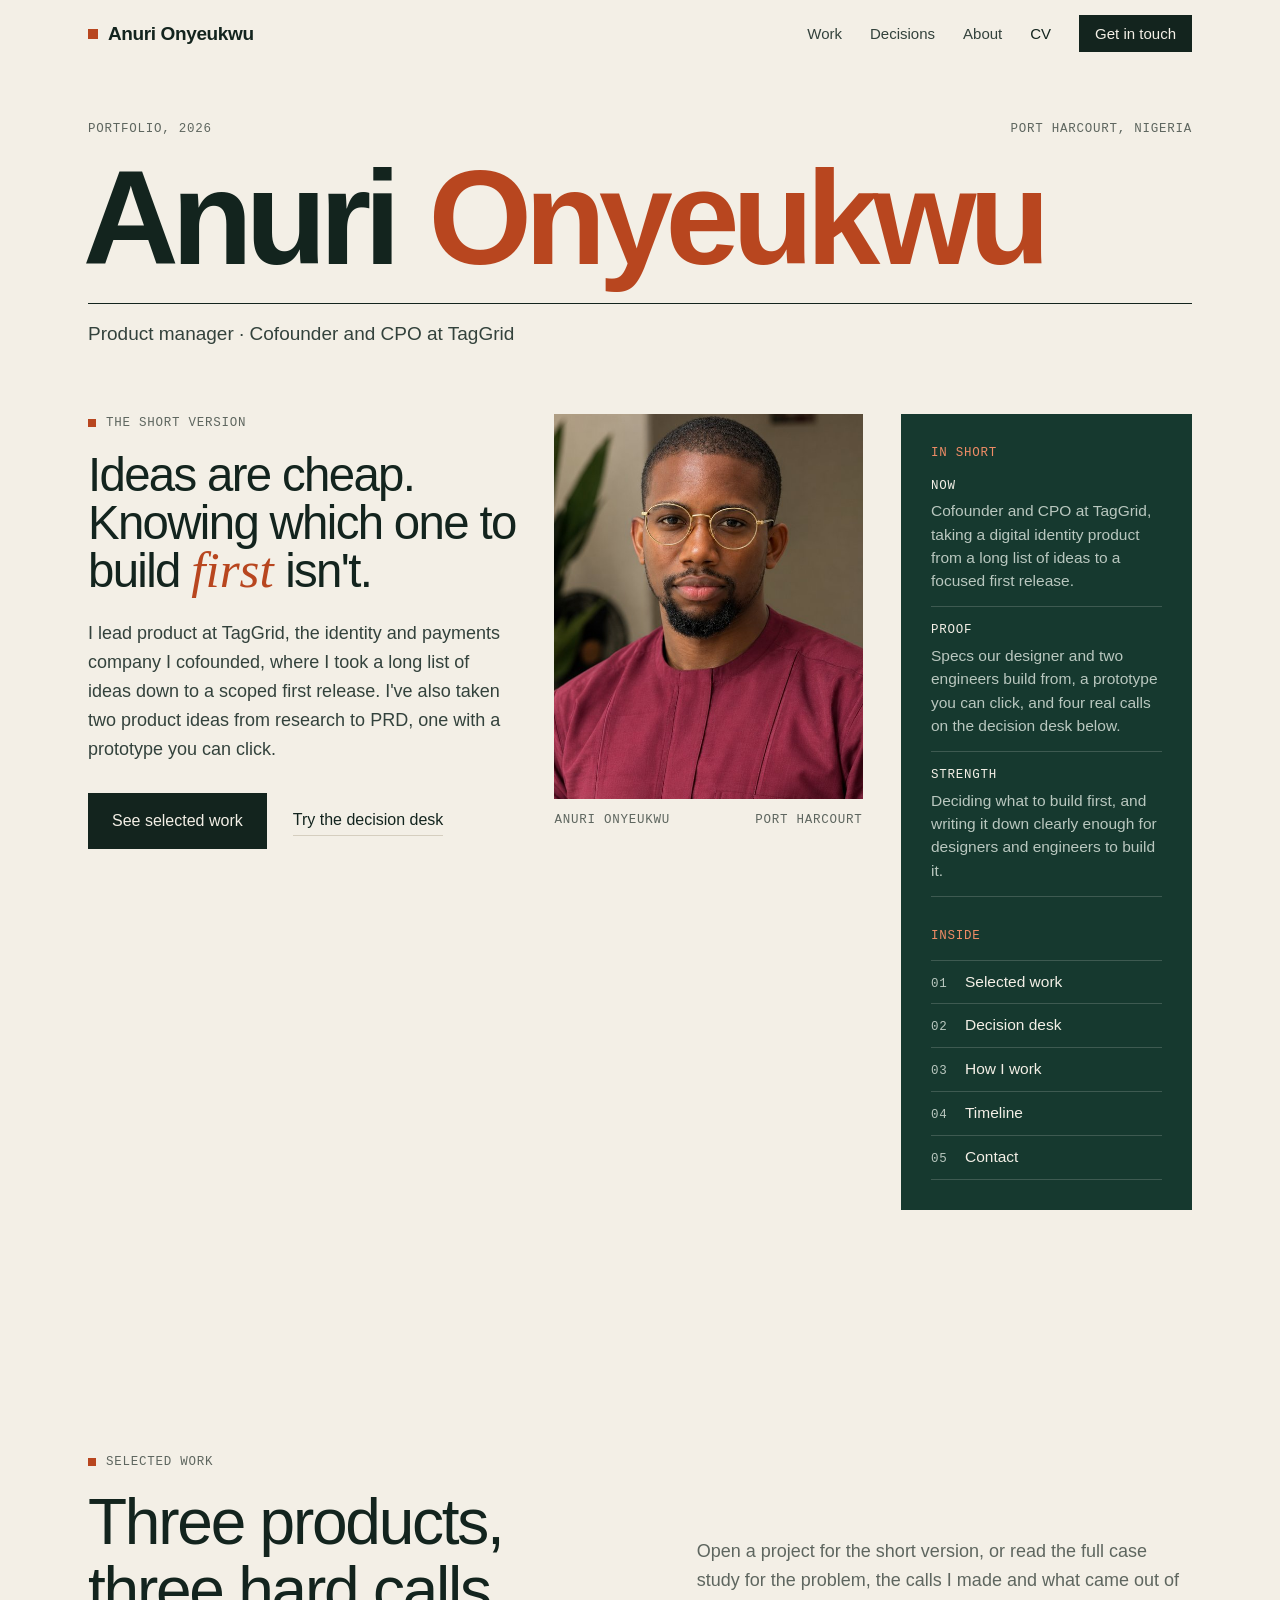
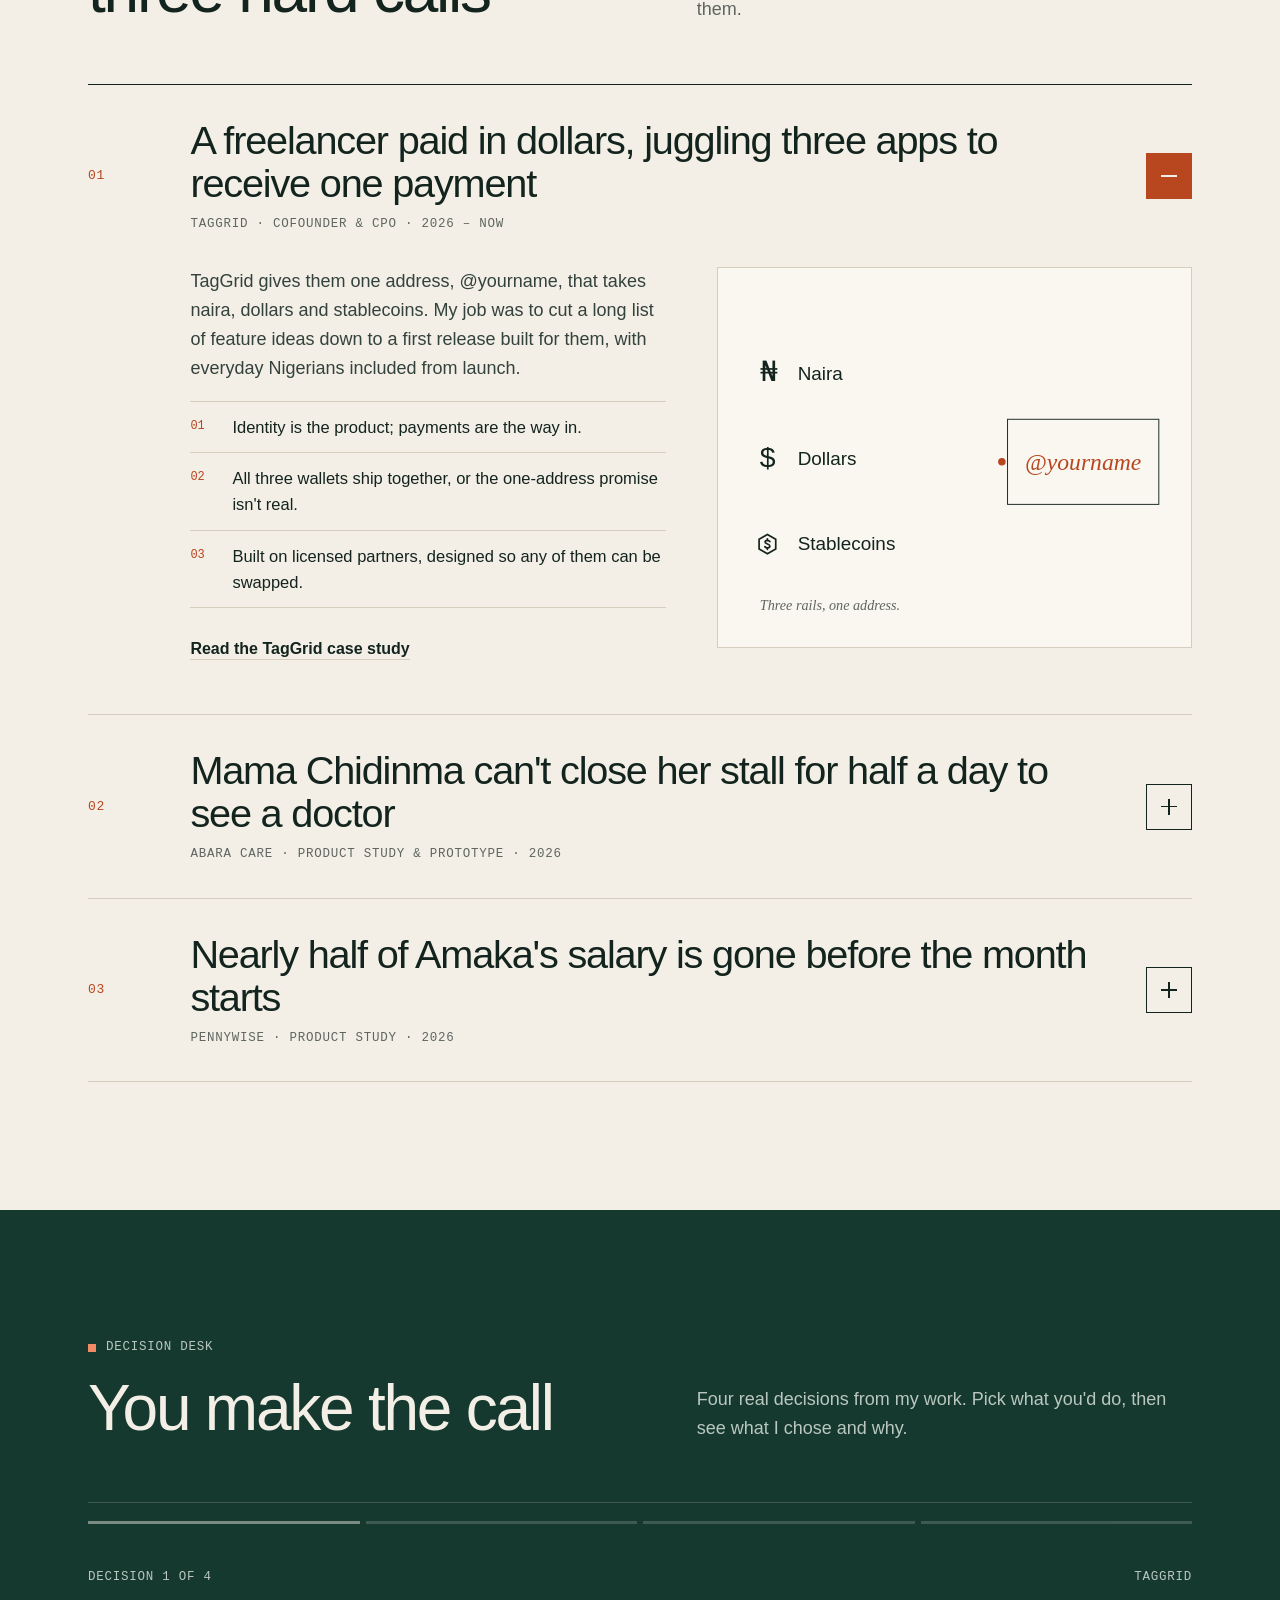
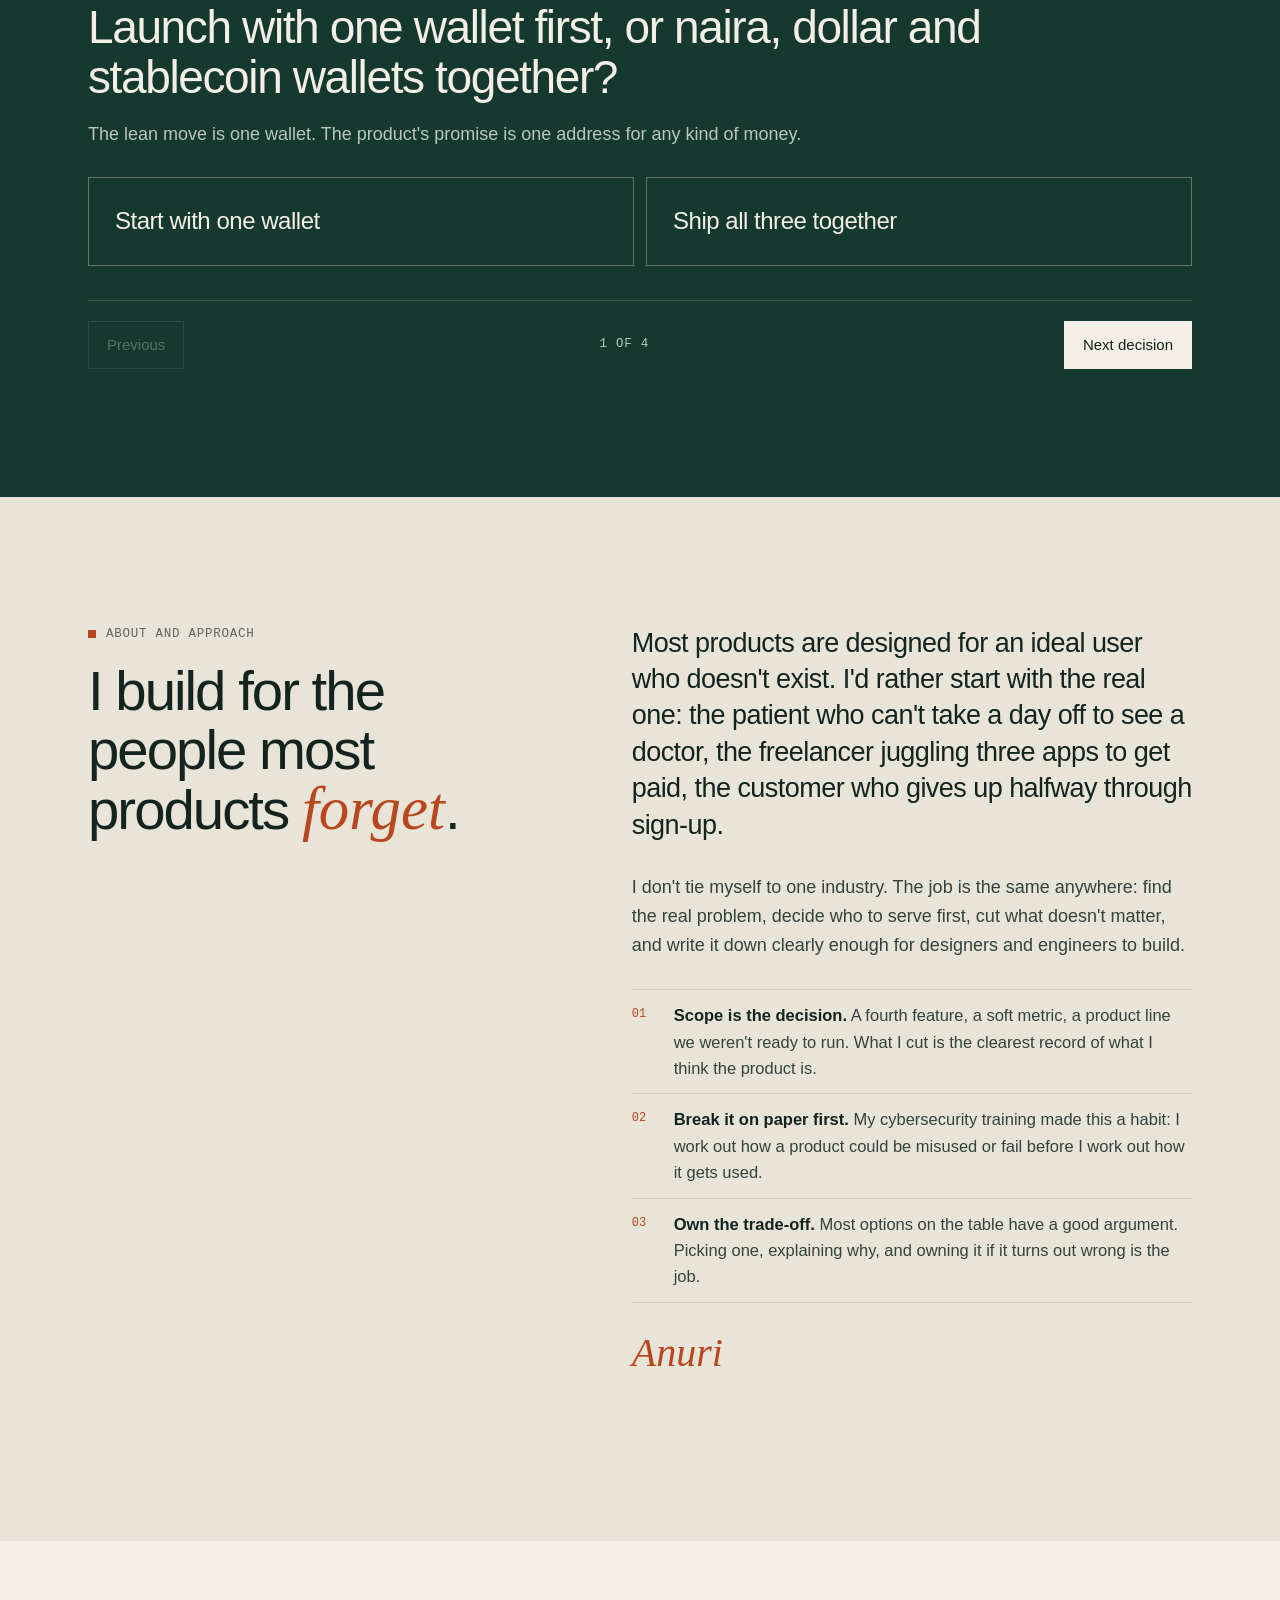
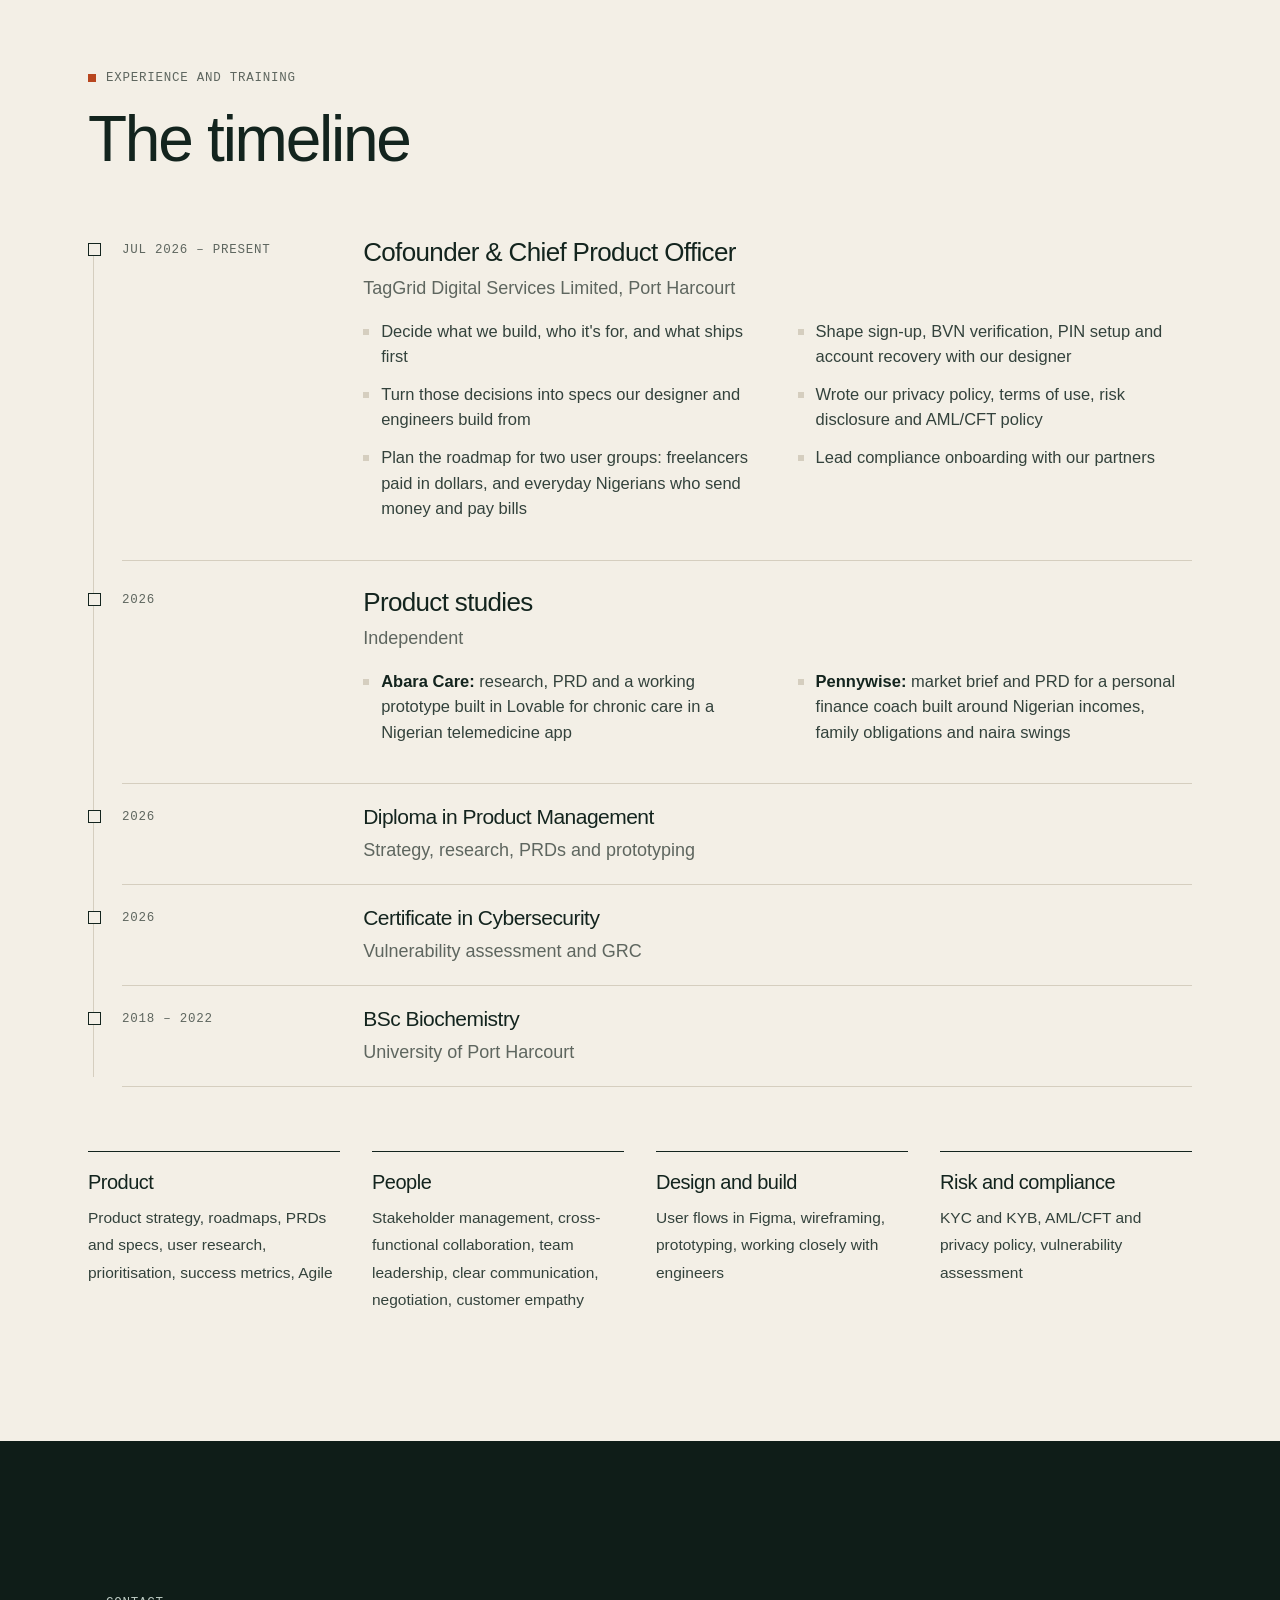
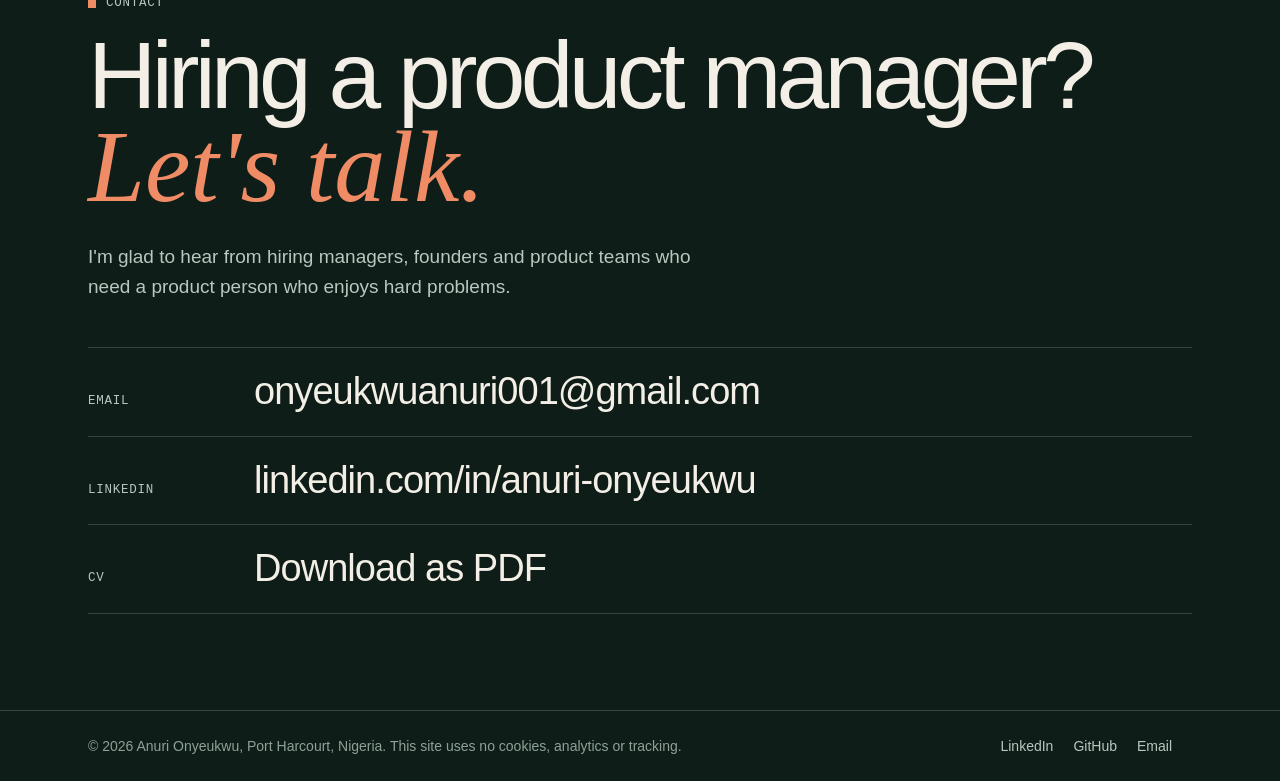
==== commit b971456c: "Revert "Rename product studies to independent projects" This reverts commit 19c10b1c105d043abefe9fb1" ====
--- a/index.html
+++ b/index.html
@@ -152,7 +152,7 @@
         <details class="entry">
           <summary>
             <span class="num">02</span>
-            <span class="t"><span class="title">Mama Chidinma can't close her stall for half a day to see a doctor</span><span class="meta">Abara Care · Independent project · 2026</span></span>
+            <span class="t"><span class="title">Mama Chidinma can't close her stall for half a day to see a doctor</span><span class="meta">Abara Care · Product study &amp; prototype · 2026</span></span>
             <span class="pm" aria-hidden="true"></span>
           </summary>
           <div class="entry-body">
@@ -180,7 +180,7 @@
         <details class="entry">
           <summary>
             <span class="num">03</span>
-            <span class="t"><span class="title">Nearly half of Amaka's salary is gone before the month starts</span><span class="meta">Pennywise · Independent project · 2026</span></span>
+            <span class="t"><span class="title">Nearly half of Amaka's salary is gone before the month starts</span><span class="meta">Pennywise · Product study · 2026</span></span>
             <span class="pm" aria-hidden="true"></span>
           </summary>
           <div class="entry-body">
@@ -334,8 +334,8 @@
         <li>
           <p class="when">2026</p>
           <div>
-            <h3>Abara Care and Pennywise</h3>
-            <p class="org">Independent projects</p>
+            <h3>Product studies</h3>
+            <p class="org">Independent</p>
             <ul>
               <li><b>Abara Care:</b> research, PRD and a working prototype built in Lovable for chronic care in a Nigerian telemedicine app</li>
               <li><b>Pennywise:</b> market brief and PRD for a personal finance coach built around Nigerian incomes, family obligations and naira swings</li>
@@ -481,7 +481,7 @@
       <h1>Abara Care</h1>
       <p class="lede">The chronic-care feature of a Nigerian telemedicine app: research, a PRD and a working prototype, built to turn a one-off consultation into a doctor who follows up.</p>
       <dl class="cs-meta">
-        <div><dt>Type</dt><dd>Independent project</dd></div>
+        <div><dt>Type</dt><dd>Product study + prototype</dd></div>
         <div><dt>Year</dt><dd>2026</dd></div>
         <div><dt>Output</dt><dd>Research, PRD, prototype, build log</dd></div>
         <div><dt>Prototype</dt><dd><a class="link" href="https://abara-health-flow.lovable.app" target="_blank" rel="noopener">Try it</a></dd></div>
@@ -502,7 +502,7 @@
       </div>
     </aside>
     <article class="prose">
-      <aside class="brief" aria-label="In brief"><p class="kicker">In brief</p><dl><div><dt>Problem</dt><dd>30-day retention stuck at 14% in a Nigerian telemedicine app.</dd></div><div><dt>My role</dt><dd>Ran it end to end: research, PRD and a working prototype.</dd></div><div><dt>What I did</dt><dd>Reframed it as a continuity problem and designed a three-part care loop around one doctor.</dd></div><div><dt>Target</dt><dd>30-day retention from 14% to 30% or more within two quarters.</dd></div></dl></aside>
+      <aside class="brief" aria-label="In brief"><p class="kicker">In brief</p><dl><div><dt>Problem</dt><dd>30-day retention stuck at 14% in a Nigerian telemedicine app.</dd></div><div><dt>My role</dt><dd>Product study: research, PRD and a working prototype.</dd></div><div><dt>What I did</dt><dd>Reframed it as a continuity problem and designed a three-part care loop around one doctor.</dd></div><div><dt>Target</dt><dd>30-day retention from 14% to 30% or more within two quarters.</dd></div></dl></aside>
       <p class="opener">Mama Chidinma can't close her stall for half a day to queue at a hospital, so she waits until it's a crisis.</p>
       <h2>Context</h2>
       <p>The brief described Abara, a Nigerian telemedicine app whose founder wanted it to feel like "a family doctor, not an emergency room," and whose 30-day retention sat at 14 percent. I researched the problem, wrote the PRD and built a working prototype.</p>
@@ -565,7 +565,7 @@
       <h1>Pennywise</h1>
       <p class="lede">A personal finance coach for young Nigerian professionals, taken from problem to PRD.</p>
       <dl class="cs-meta">
-        <div><dt>Type</dt><dd>Independent project</dd></div>
+        <div><dt>Type</dt><dd>Product study</dd></div>
         <div><dt>Year</dt><dd>2026</dd></div>
         <div><dt>Output</dt><dd>Market brief, PRD</dd></div>
         <div><dt>Market</dt><dd>Nigeria</dd></div>
@@ -586,10 +586,10 @@
       </div>
     </aside>
     <article class="prose">
-      <aside class="brief" aria-label="In brief"><p class="kicker">In brief</p><dl><div><dt>Problem</dt><dd>84% of Nigerian adults ran out of money in the past year (EFInA), and no app they use coaches them.</dd></div><div><dt>My role</dt><dd>Ran it end to end: market brief and PRD.</dd></div><div><dt>What I did</dt><dd>Rebuilt the brief on Nigerian data, drew the line between coaching and advice, and scoped a two-part MVP.</dd></div><div><dt>Safety metric</dt><dd>Every conversation flagged for human review answered within 24 hours.</dd></div></dl></aside>
+      <aside class="brief" aria-label="In brief"><p class="kicker">In brief</p><dl><div><dt>Problem</dt><dd>84% of Nigerian adults ran out of money in the past year (EFInA), and no app they use coaches them.</dd></div><div><dt>My role</dt><dd>Product study: market brief and PRD.</dd></div><div><dt>What I did</dt><dd>Rebuilt the brief on Nigerian data, drew the line between coaching and advice, and scoped a two-part MVP.</dd></div><div><dt>Safety metric</dt><dd>Every conversation flagged for human review answered within 24 hours.</dd></div></dl></aside>
       <p class="opener">It started with a question no money app in Nigeria was asking: why do you keep hitting zero on the 22nd?</p>
       <h2>Context</h2>
-      <p>An independent project in two parts: a market brief, then a PRD built on top of it. I picked personal finance because it's where a Western template fails a Nigerian user most completely.</p>
+      <p>A product study in two parts: a market brief, then a PRD built on top of it. I picked personal finance because it's where a Western template fails a Nigerian user most completely.</p>
       <h2>The problem</h2>
       <p>Nigeria's inflation hit 34.8 percent at the end of 2024, and the naira lost more than half its value in two years. According to EFInA, 84 percent of Nigerian adults ran out of money in the previous twelve months.</p>
       <p>The apps young Nigerians already use, PiggyVest, Cowrywise, Kuda, are good at holding money. None of them coach.</p>
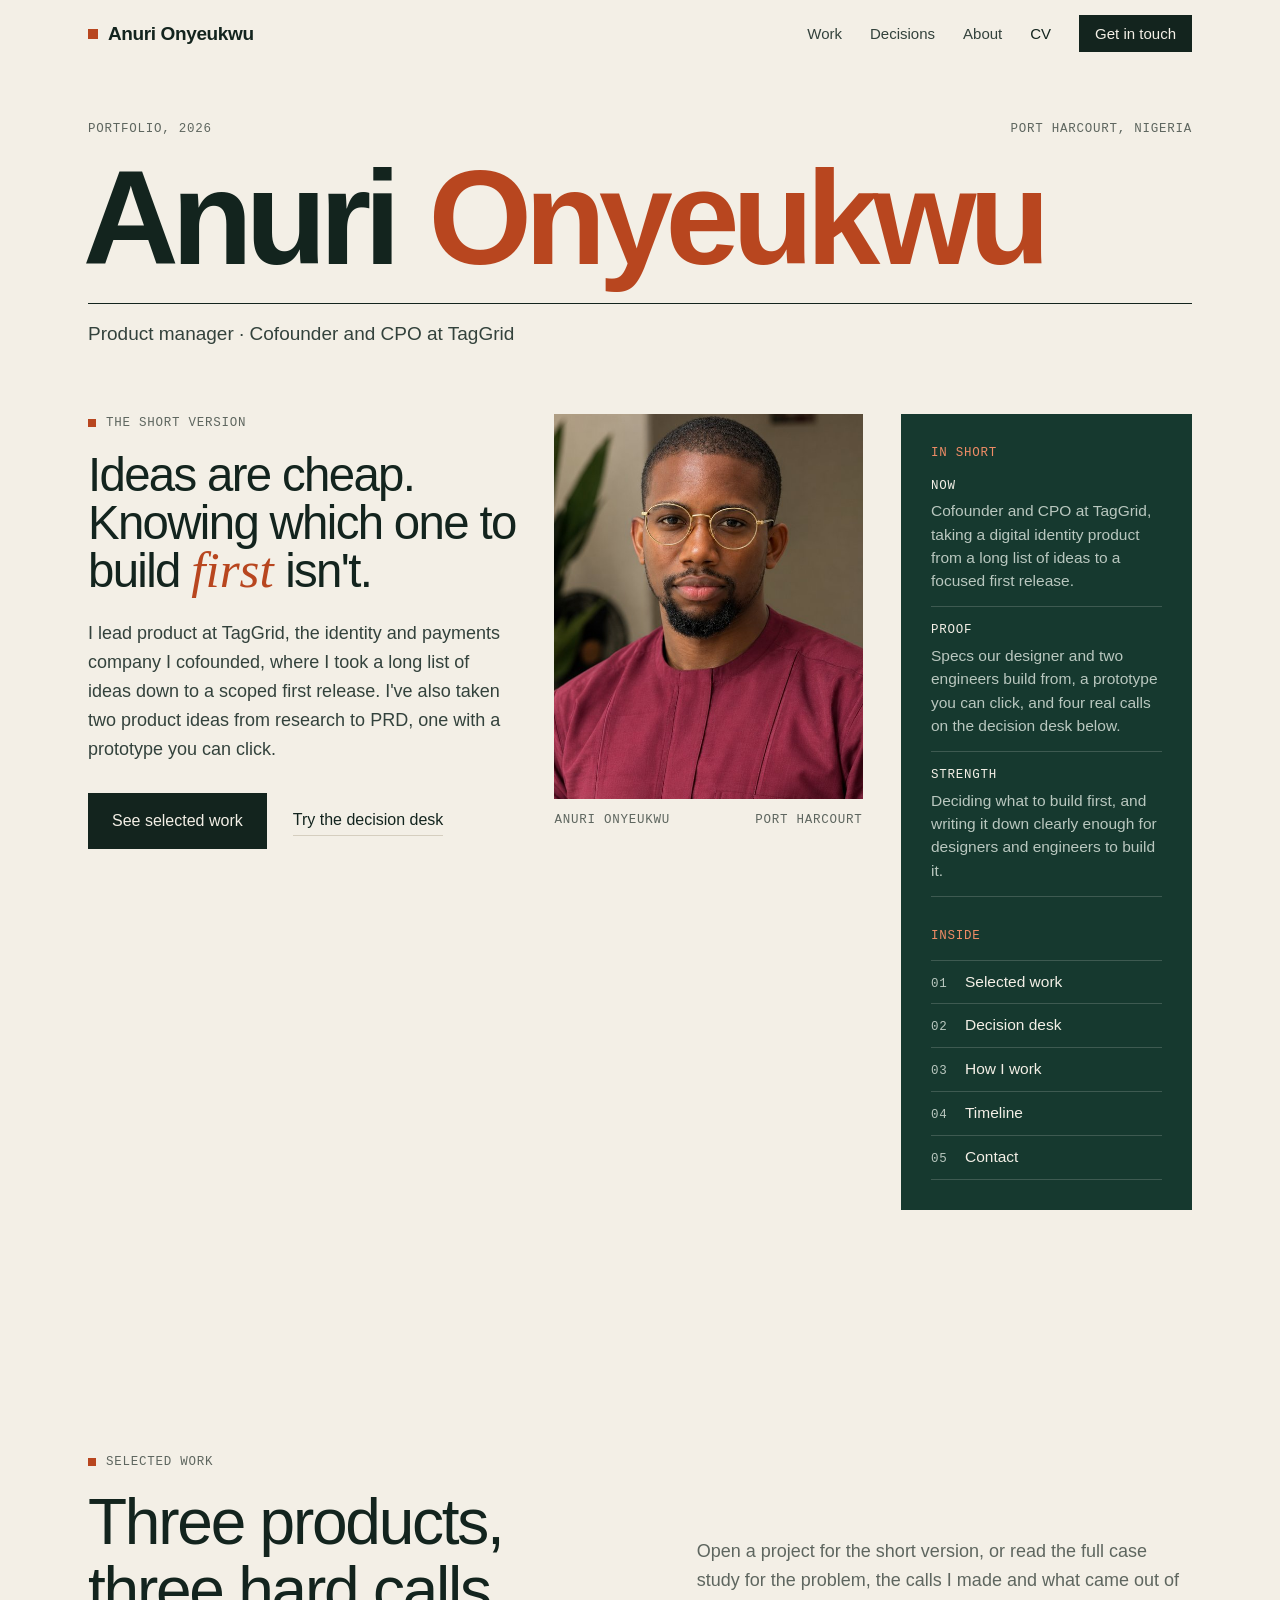
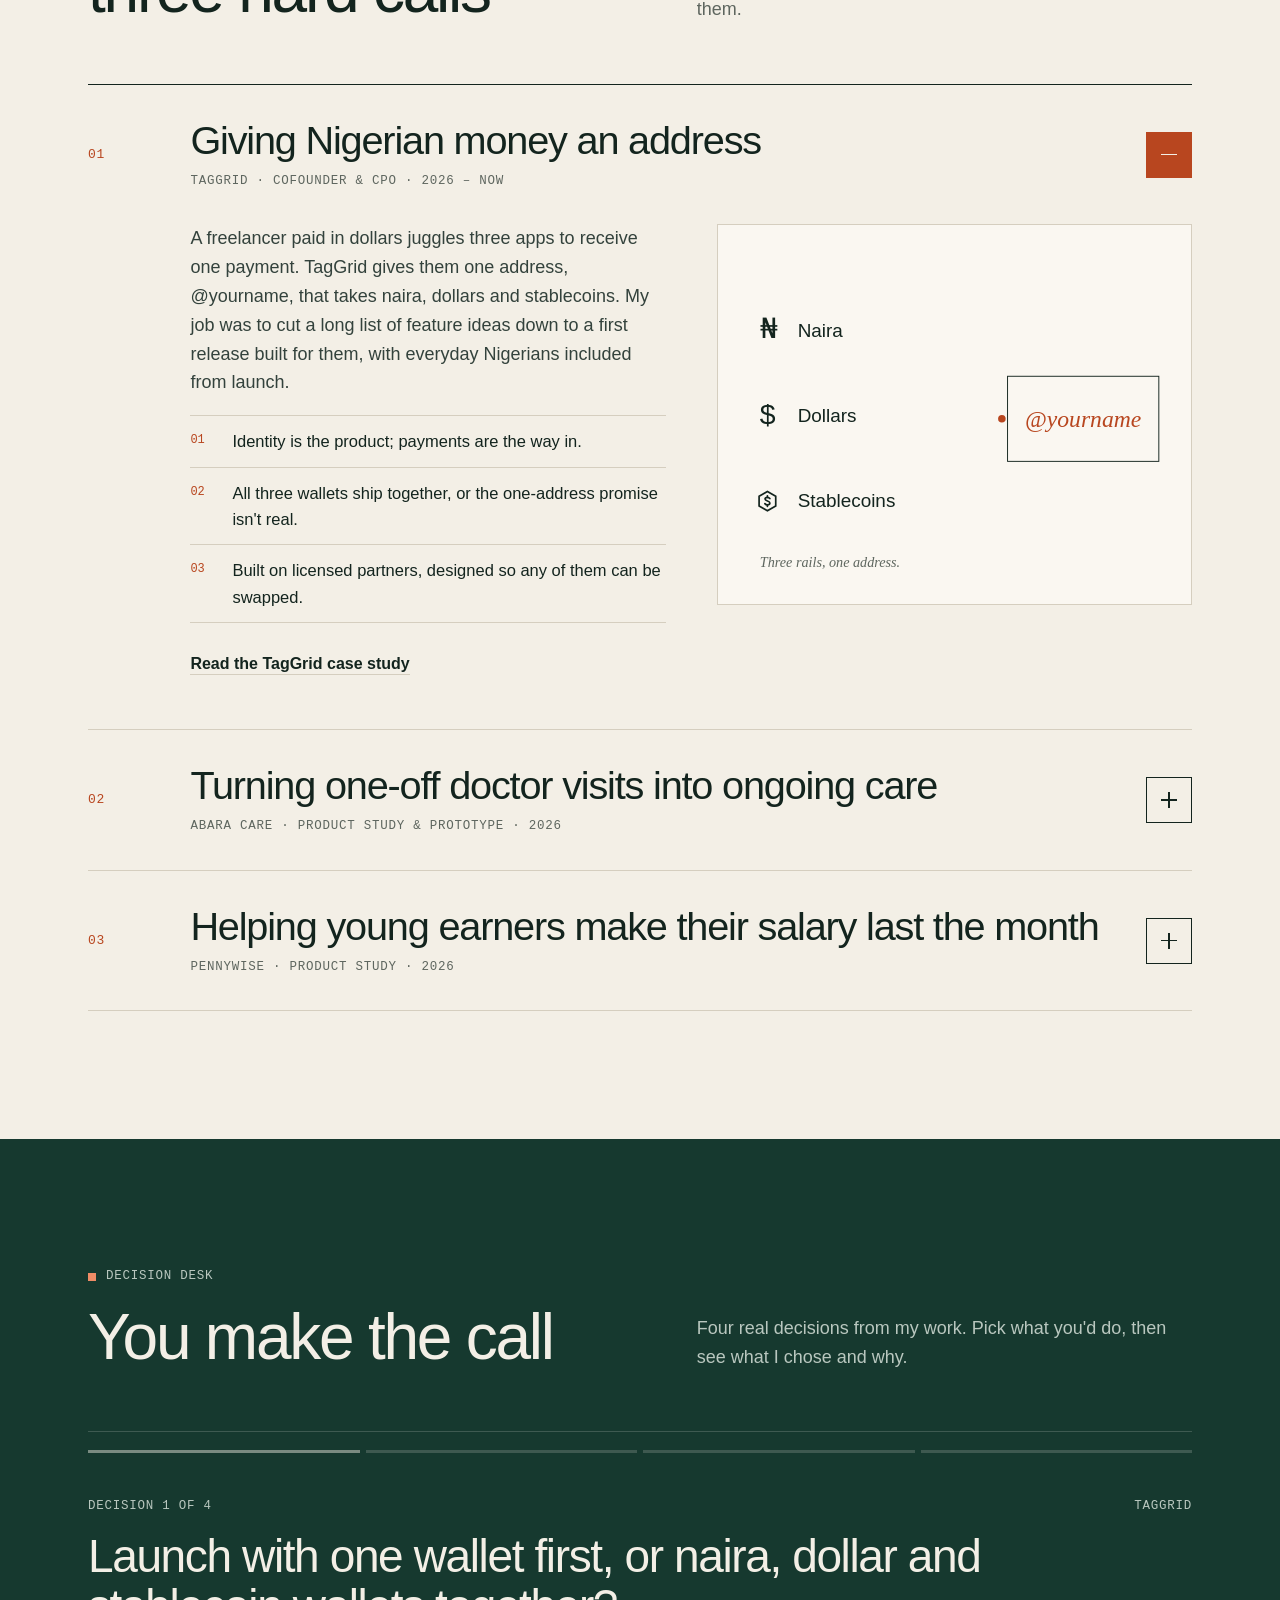
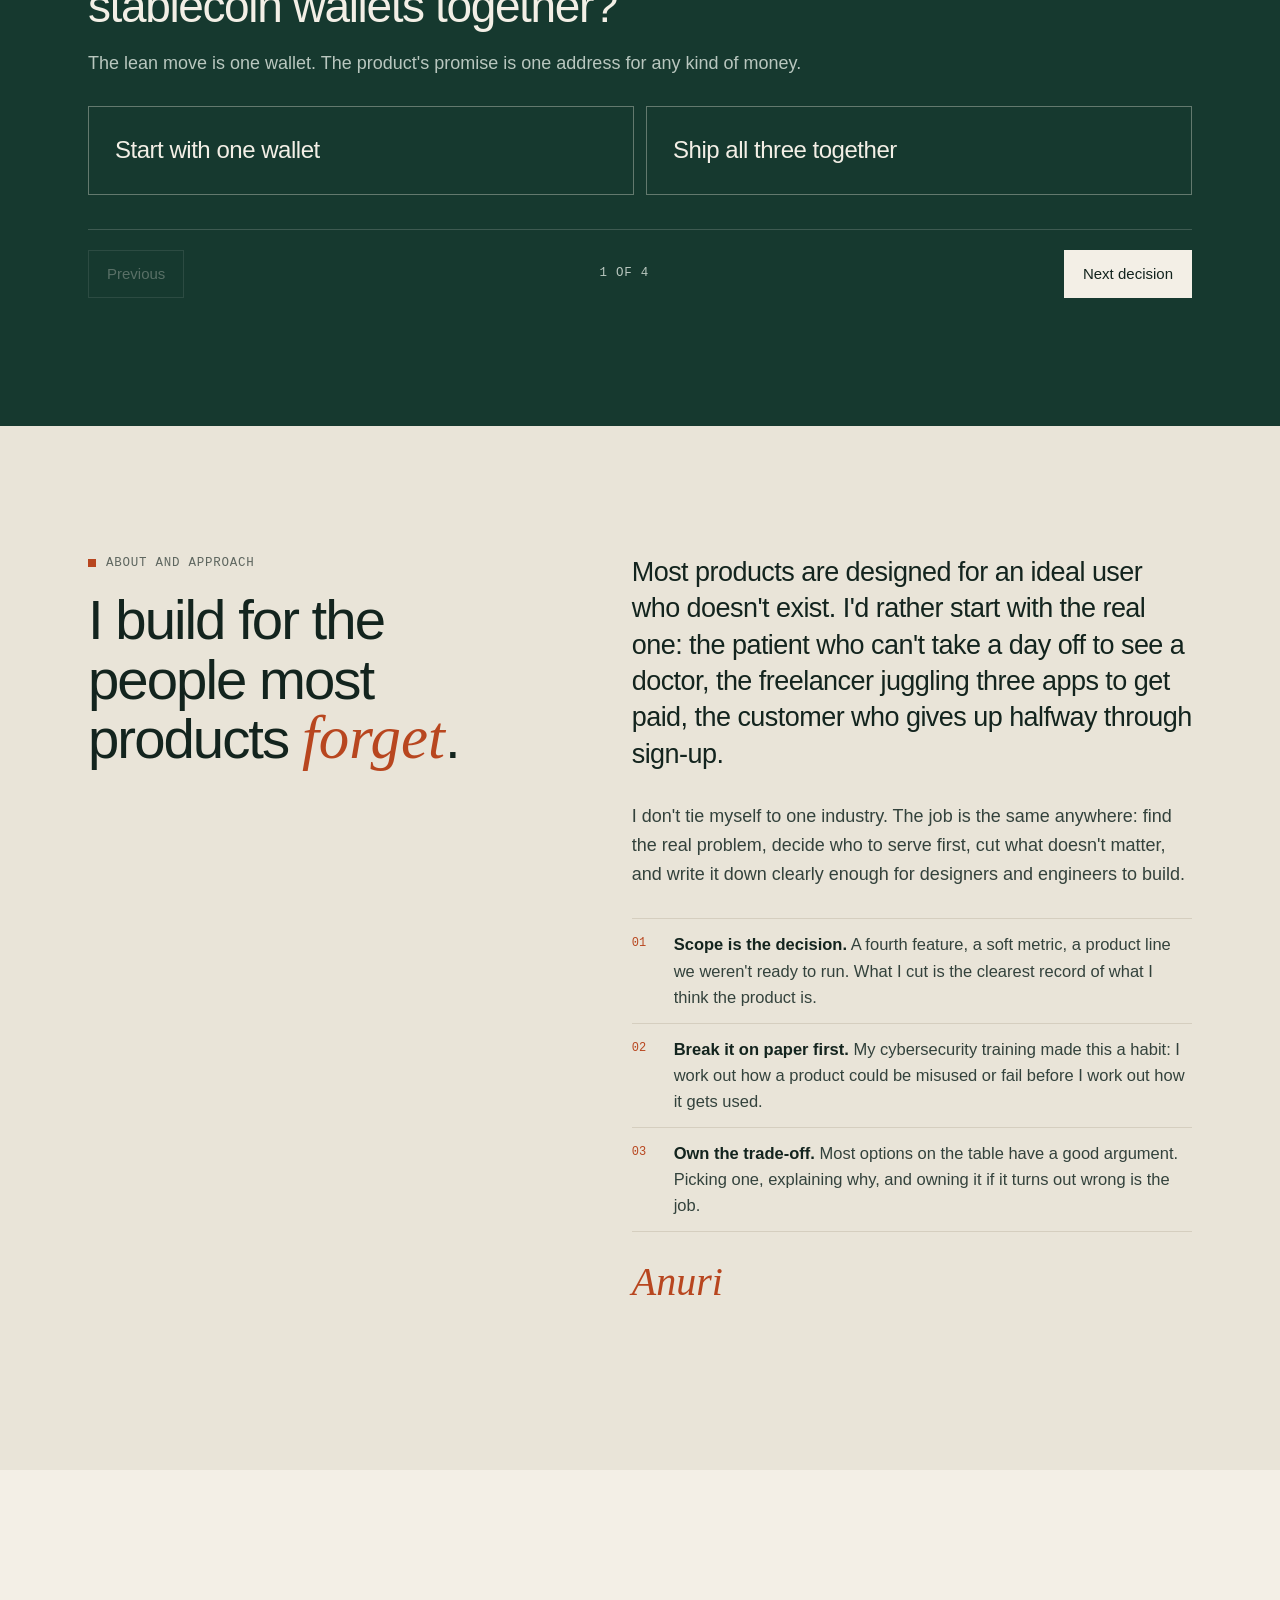
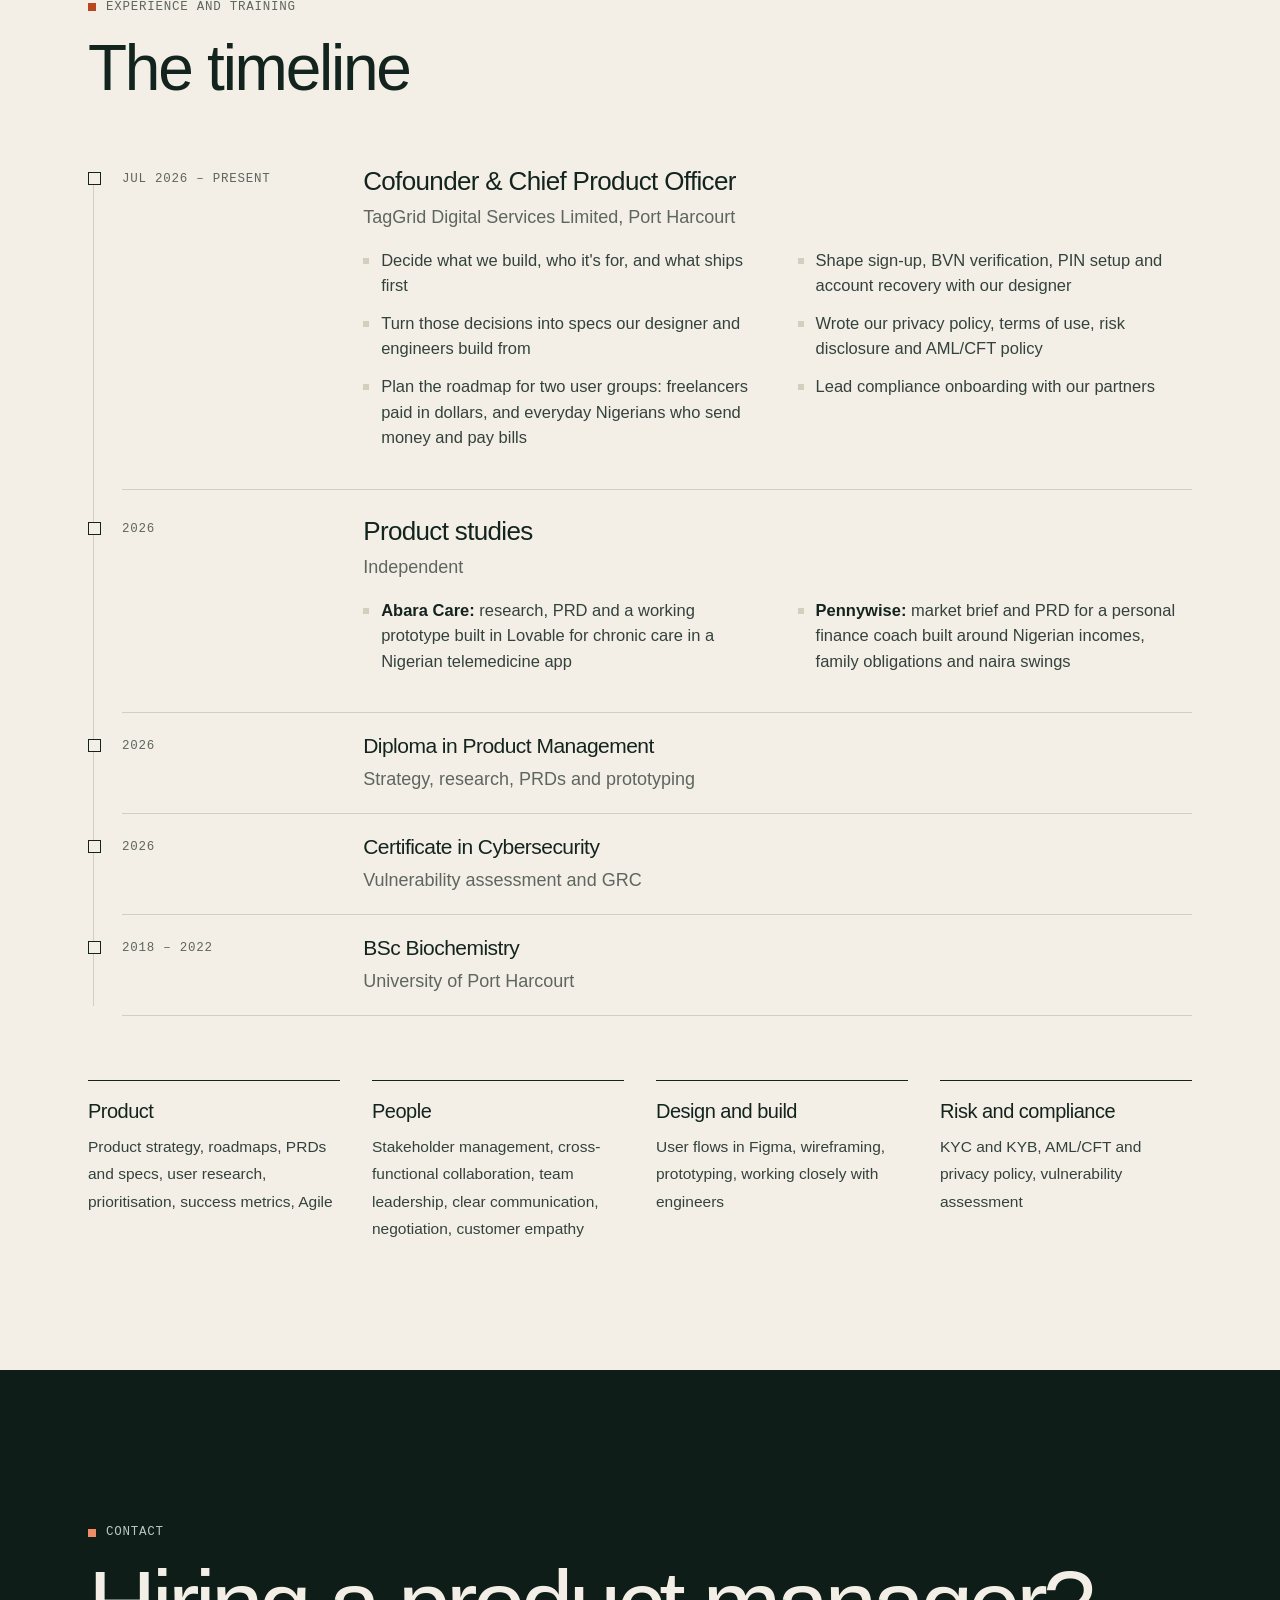
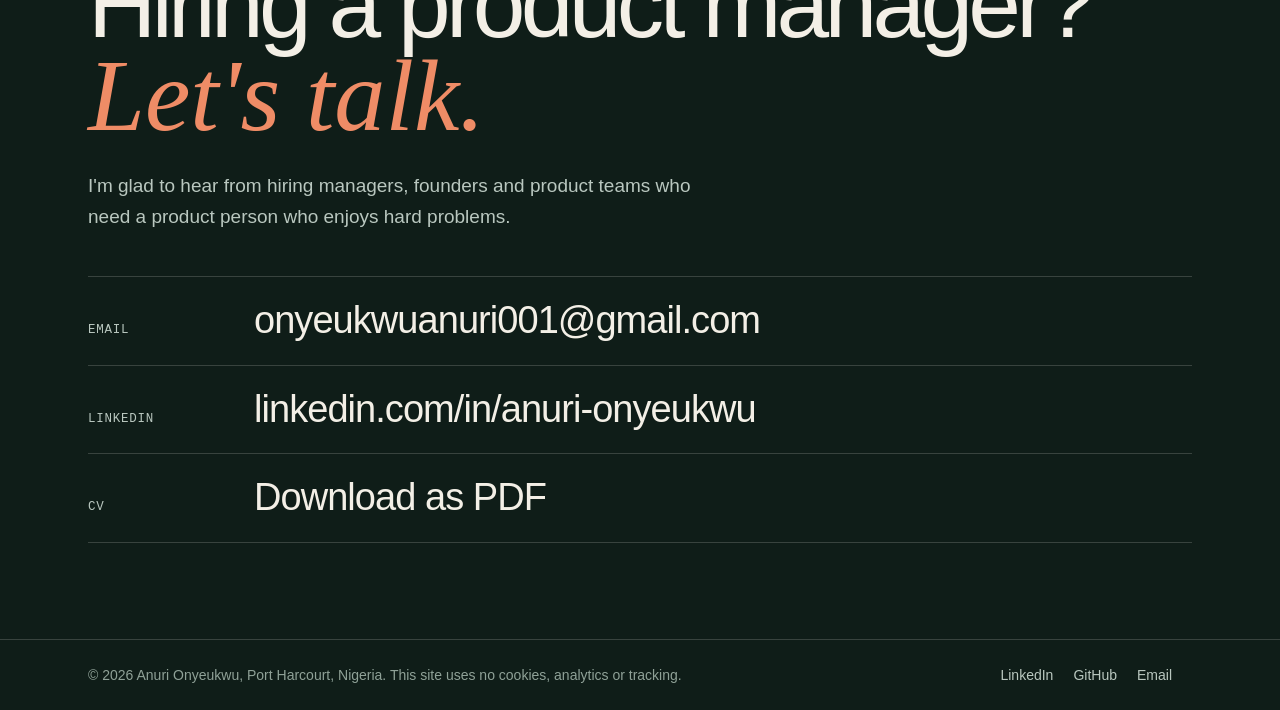
==== commit 083ef85a: "Clearer titles for the three projects Co-Authored-By: Claude Opus 5.5 <noreply@anthropic.com> Claude" ====
--- a/index.html
+++ b/index.html
@@ -118,12 +118,12 @@
         <details class="entry" open>
           <summary>
             <span class="num">01</span>
-            <span class="t"><span class="title">A freelancer paid in dollars, juggling three apps to receive one payment</span><span class="meta">TagGrid · Cofounder &amp; CPO · 2026 – now</span></span>
+            <span class="t"><span class="title">Giving Nigerian money an address</span><span class="meta">TagGrid · Cofounder &amp; CPO · 2026 – now</span></span>
             <span class="pm" aria-hidden="true"></span>
           </summary>
           <div class="entry-body">
             <div>
-              <p>TagGrid gives them one address, @yourname, that takes naira, dollars and stablecoins. My job was to cut a long list of feature ideas down to a first release built for them, with everyday Nigerians included from launch.</p>
+              <p>A freelancer paid in dollars juggles three apps to receive one payment. TagGrid gives them one address, @yourname, that takes naira, dollars and stablecoins. My job was to cut a long list of feature ideas down to a first release built for them, with everyday Nigerians included from launch.</p>
               <ul class="takeaways">
                 <li>Identity is the product; payments are the way in.</li>
                 <li>All three wallets ship together, or the one-address promise isn't real.</li>
@@ -152,12 +152,12 @@
         <details class="entry">
           <summary>
             <span class="num">02</span>
-            <span class="t"><span class="title">Mama Chidinma can't close her stall for half a day to see a doctor</span><span class="meta">Abara Care · Product study &amp; prototype · 2026</span></span>
+            <span class="t"><span class="title">Turning one-off doctor visits into ongoing care</span><span class="meta">Abara Care · Product study &amp; prototype · 2026</span></span>
             <span class="pm" aria-hidden="true"></span>
           </summary>
           <div class="entry-body">
             <div>
-              <p>She's 52, sells provisions in Enugu and has high blood pressure. In the brief I worked from, a telemedicine app kept only 14% of users after 30 days, because it offered one-off consultations. I wrote the PRD and built a working prototype around a doctor who follows up.</p>
+              <p>Mama Chidinma is 52, sells provisions in Enugu and has high blood pressure, but she can't close her stall for half a day to see a doctor. In the brief I worked from, a telemedicine app kept only 14% of users after 30 days, because it offered one-off consultations. I wrote the PRD and built a working prototype around a doctor who follows up.</p>
               <ul class="takeaways">
                 <li>Three features as one loop: care plan, check-ins, same doctor. The health-tips feed was cut.</li>
                 <li>A licensed doctor makes every clinical decision; the app only summarises and nudges.</li>
@@ -180,12 +180,12 @@
         <details class="entry">
           <summary>
             <span class="num">03</span>
-            <span class="t"><span class="title">Nearly half of Amaka's salary is gone before the month starts</span><span class="meta">Pennywise · Product study · 2026</span></span>
+            <span class="t"><span class="title">Helping young earners make their salary last the month</span><span class="meta">Pennywise · Product study · 2026</span></span>
             <span class="pm" aria-hidden="true"></span>
           </summary>
           <div class="entry-body">
             <div>
-              <p>She takes home ₦195,000 in Lagos, and rent, money for her mother and a loan repayment come out first. I wrote the market brief and PRD for a money coach built around incomes like hers, using Nigerian survey and inflation data.</p>
+              <p>Amaka takes home ₦195,000 in Lagos. Rent, money for her mother and a loan repayment come out first, so nearly half her salary is gone before the month starts. I wrote the market brief and PRD for a money coach built around incomes like hers, using Nigerian survey and inflation data.</p>
               <ul class="takeaways">
                 <li>Sits on top of the savings and banking apps people already use.</li>
                 <li>Keeps coaching clear of regulated investment advice.</li>
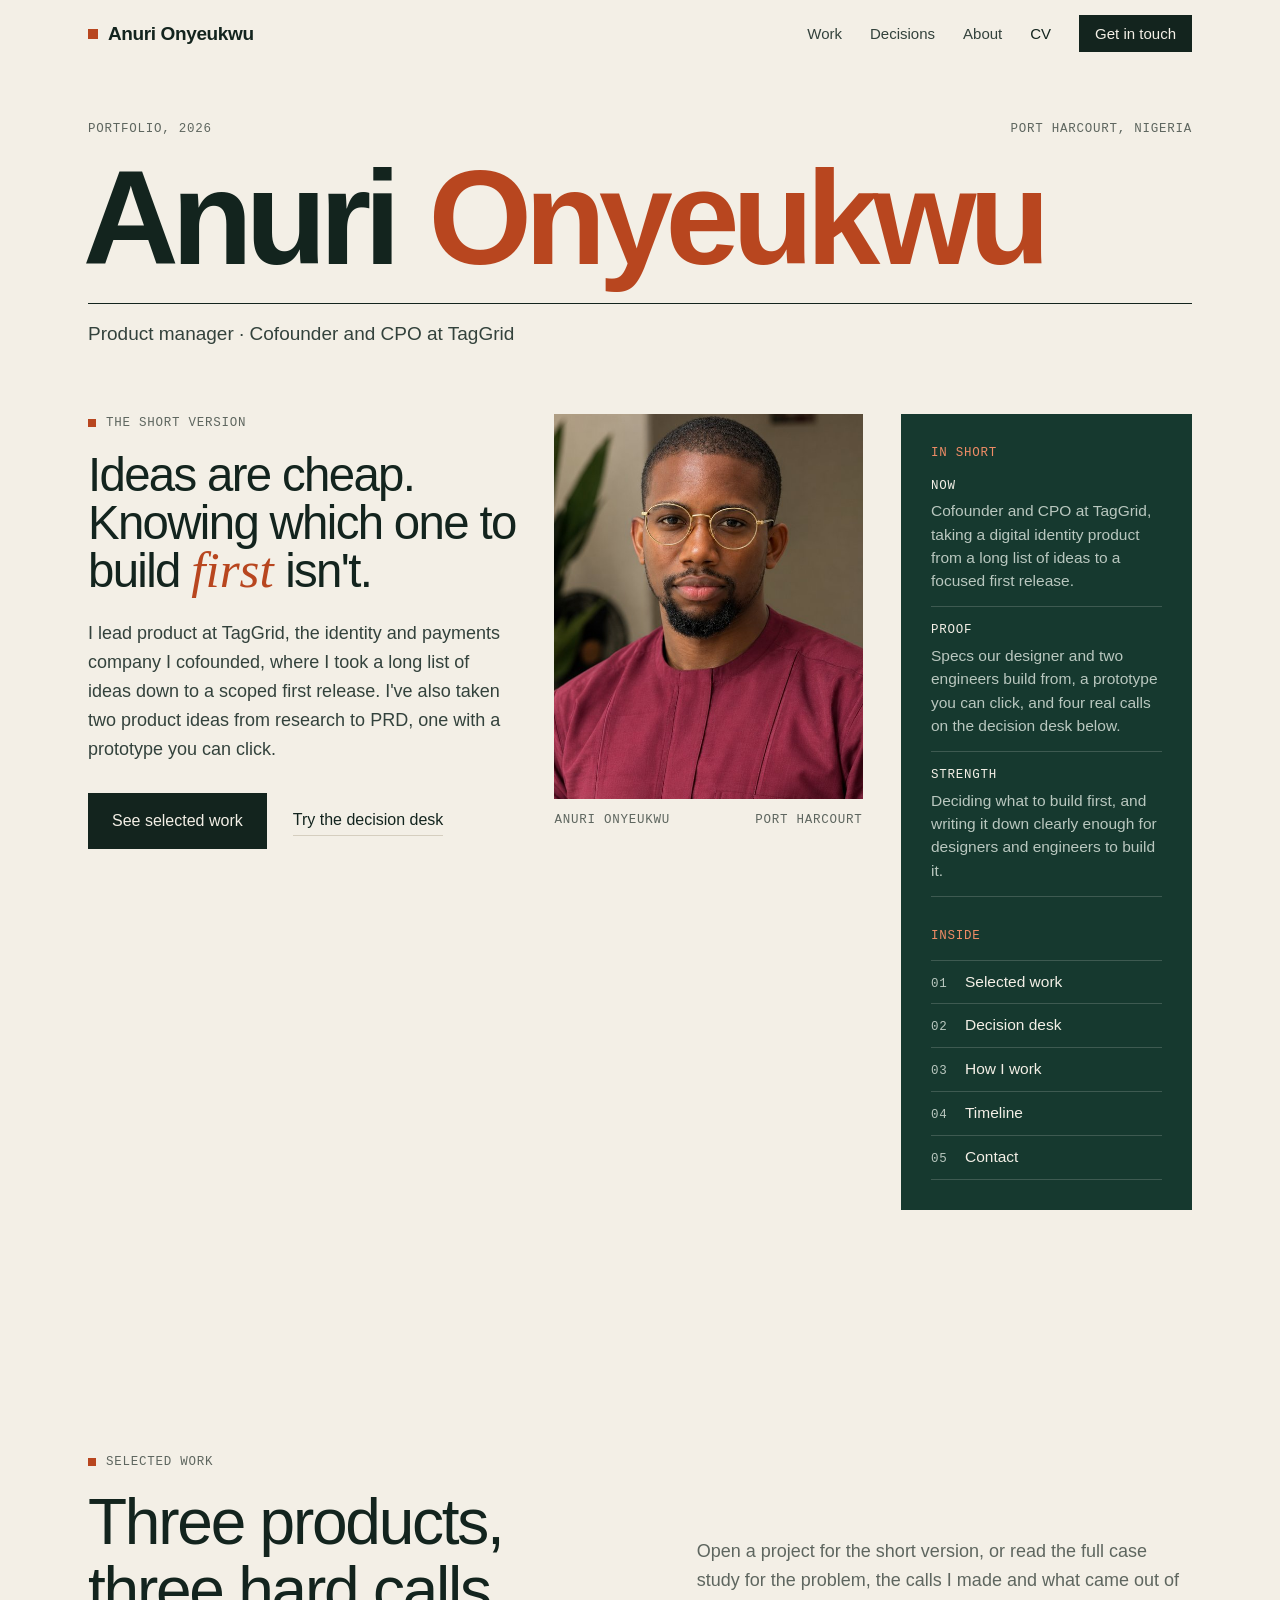
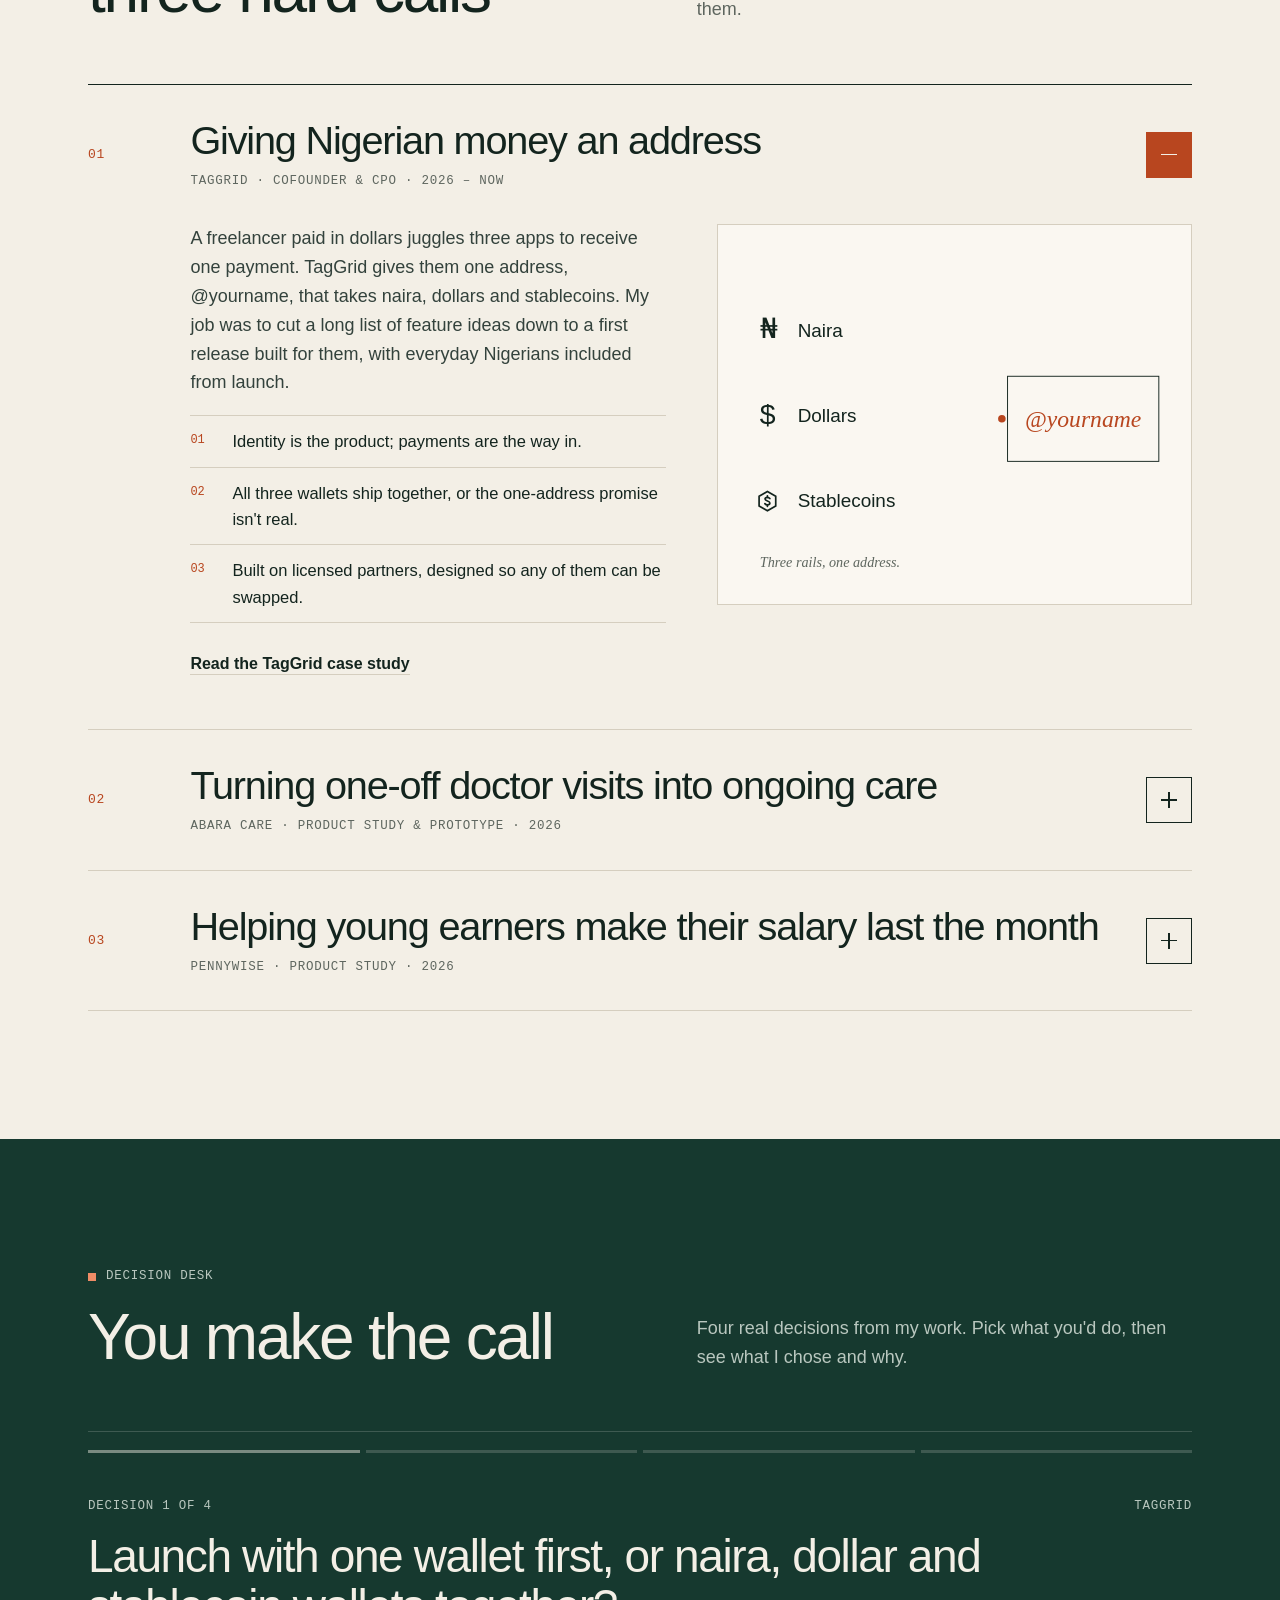
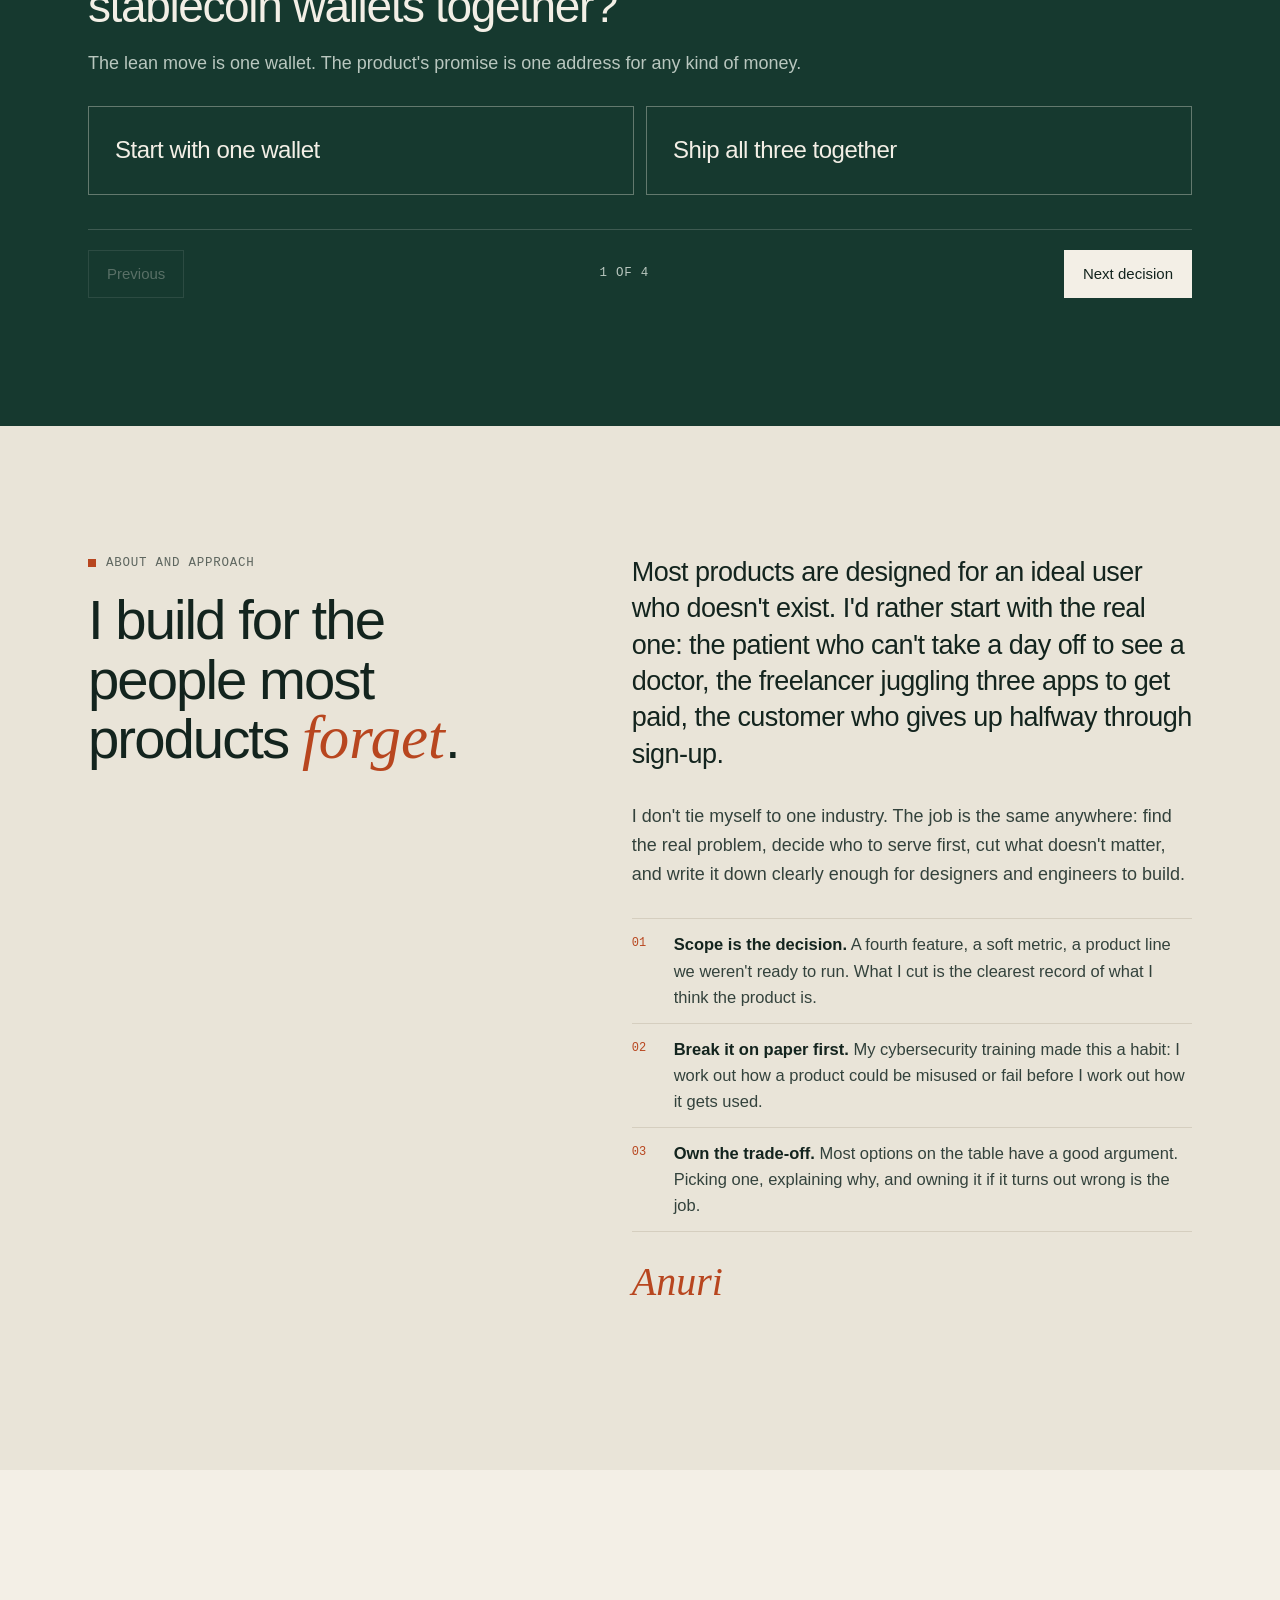
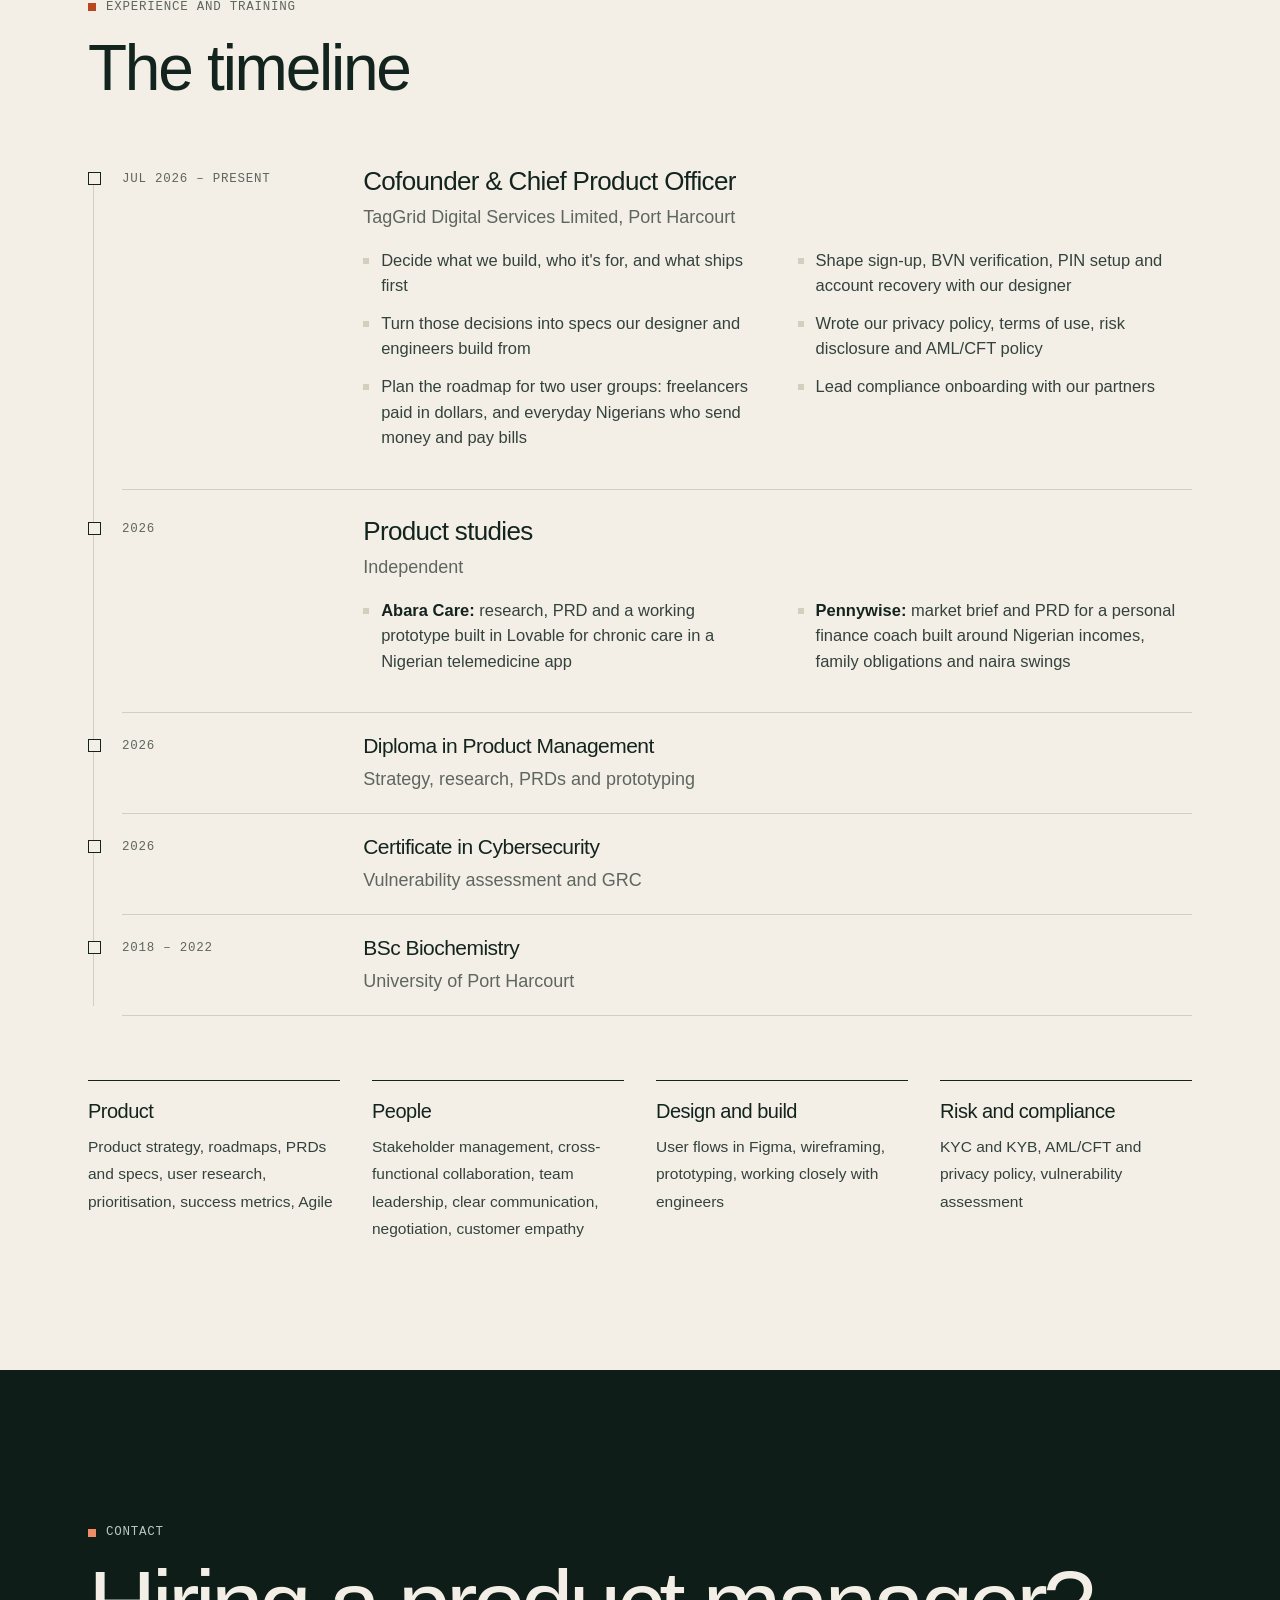
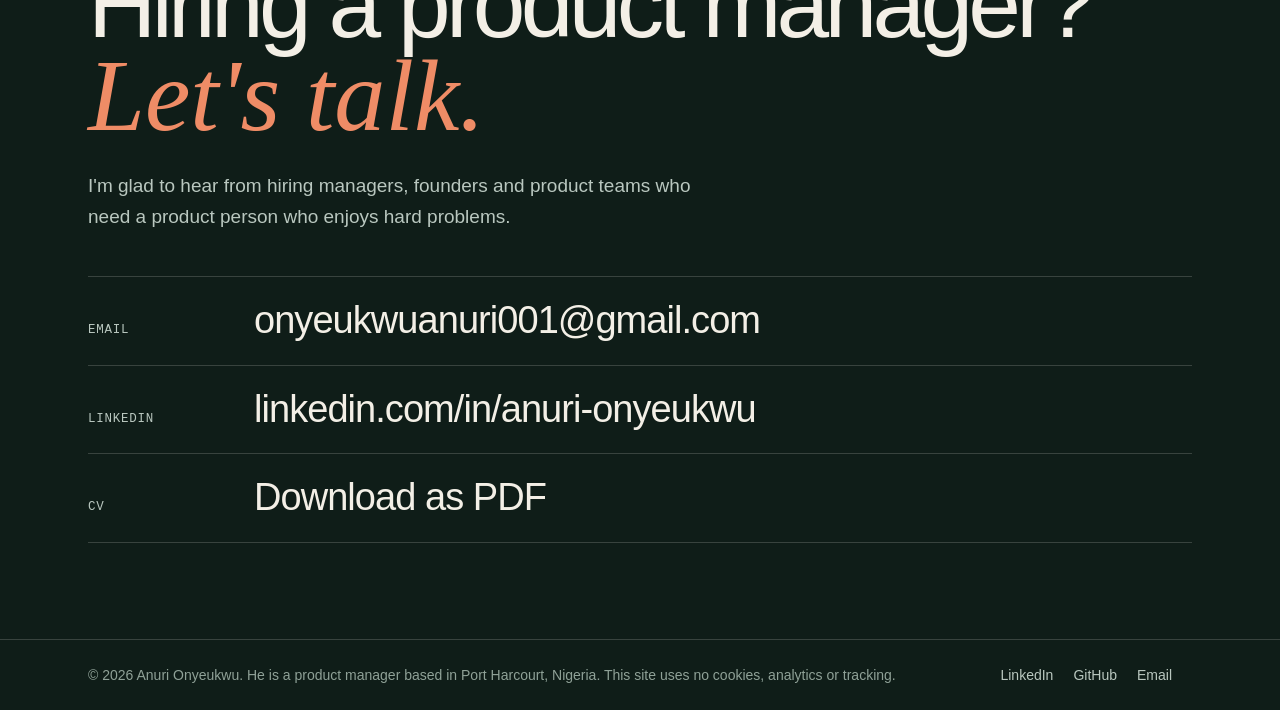
==== commit 276aa401: "Make it clear to search engines that Anuri is he/him Co-Authored-By: Claude Opus 5.5 <noreply@anthro" ====
--- a/index.html
+++ b/index.html
@@ -6,9 +6,9 @@
   <meta name="referrer" content="strict-origin-when-cross-origin">
   <meta name="viewport" content="width=device-width, initial-scale=1, viewport-fit=cover">
   <title>Anuri Onyeukwu | Product Manager</title>
-  <meta name="description" content="Anuri Onyeukwu is a product manager in Port Harcourt, Nigeria, and cofounder and Chief Product Officer of TagGrid. Case studies, experience and contact details.">
+  <meta name="description" content="Anuri Onyeukwu is a product manager in Port Harcourt, Nigeria. He cofounded TagGrid and leads product there as Chief Product Officer.">
   <meta property="og:title" content="Anuri Onyeukwu | Product Manager">
-  <meta property="og:description" content="Product manager and cofounder of TagGrid. Case studies in identity, payments, personal finance and health.">
+  <meta property="og:description" content="Product manager and cofounder of TagGrid. His case studies cover identity, payments, personal finance and health.">
   <link rel="canonical" href="https://onyeukwu-a.github.io/">
   <meta property="og:type" content="website">
   <meta property="og:url" content="https://onyeukwu-a.github.io/">
@@ -21,7 +21,7 @@
   <meta property="og:image:alt" content="Anuri Onyeukwu, Product Manager">
   <meta name="twitter:card" content="summary_large_image">
   <meta name="twitter:title" content="Anuri Onyeukwu | Product Manager">
-  <meta name="twitter:description" content="Product manager in Port Harcourt, Nigeria. Case studies, experience and contact details.">
+  <meta name="twitter:description" content="Anuri Onyeukwu is a product manager in Port Harcourt, Nigeria. See his case studies, experience and contact details.">
   <meta name="twitter:image" content="https://onyeukwu-a.github.io/og-image-v4.jpg">
   <meta name="theme-color" content="#F3EFE6">
   <link rel="icon" href="favicon.svg" type="image/svg+xml">
@@ -32,7 +32,11 @@
     "@context": "https://schema.org",
     "@type": "Person",
     "name": "Anuri Onyeukwu",
+    "givenName": "Anuri",
+    "familyName": "Onyeukwu",
+    "gender": "Male",
     "jobTitle": "Product Manager",
+    "description": "Anuri Onyeukwu is a product manager based in Port Harcourt, Nigeria. He is the cofounder and Chief Product Officer of TagGrid.",
     "url": "https://onyeukwu-a.github.io/",
     "image": "https://onyeukwu-a.github.io/assets/profile.jpg",
     "email": "mailto:onyeukwuanuri001@gmail.com",
@@ -83,7 +87,7 @@
         </div>
 
         <figure class="col portrait">
-          <div class="frame"><img src="assets/profile.jpg" alt="Anuri Onyeukwu in a burgundy kaftan and gold-rimmed glasses" width="640" height="800"></div>
+          <div class="frame"><img src="assets/profile.jpg" alt="Anuri Onyeukwu in his burgundy kaftan and gold-rimmed glasses" width="640" height="800"></div>
           <figcaption><span>Anuri Onyeukwu</span><span>Port Harcourt</span></figcaption>
         </figure>
 
@@ -624,7 +628,7 @@
 
 <footer>
   <div class="wrap">
-    <span>© <span id="year">2026</span> Anuri Onyeukwu, Port Harcourt, Nigeria. This site uses no cookies, analytics or tracking.</span>
+    <span>© <span id="year">2026</span> Anuri Onyeukwu. He is a product manager based in Port Harcourt, Nigeria. This site uses no cookies, analytics or tracking.</span>
     <nav aria-label="Elsewhere"><a href="https://www.linkedin.com/in/anuri-onyeukwu" target="_blank" rel="noopener">LinkedIn</a><a class="js-github-link" href="https://github.com/Onyeukwu-A" target="_blank" rel="noopener">GitHub</a><a href="mailto:onyeukwuanuri001@gmail.com">Email</a></nav>
   </div>
 </footer>
